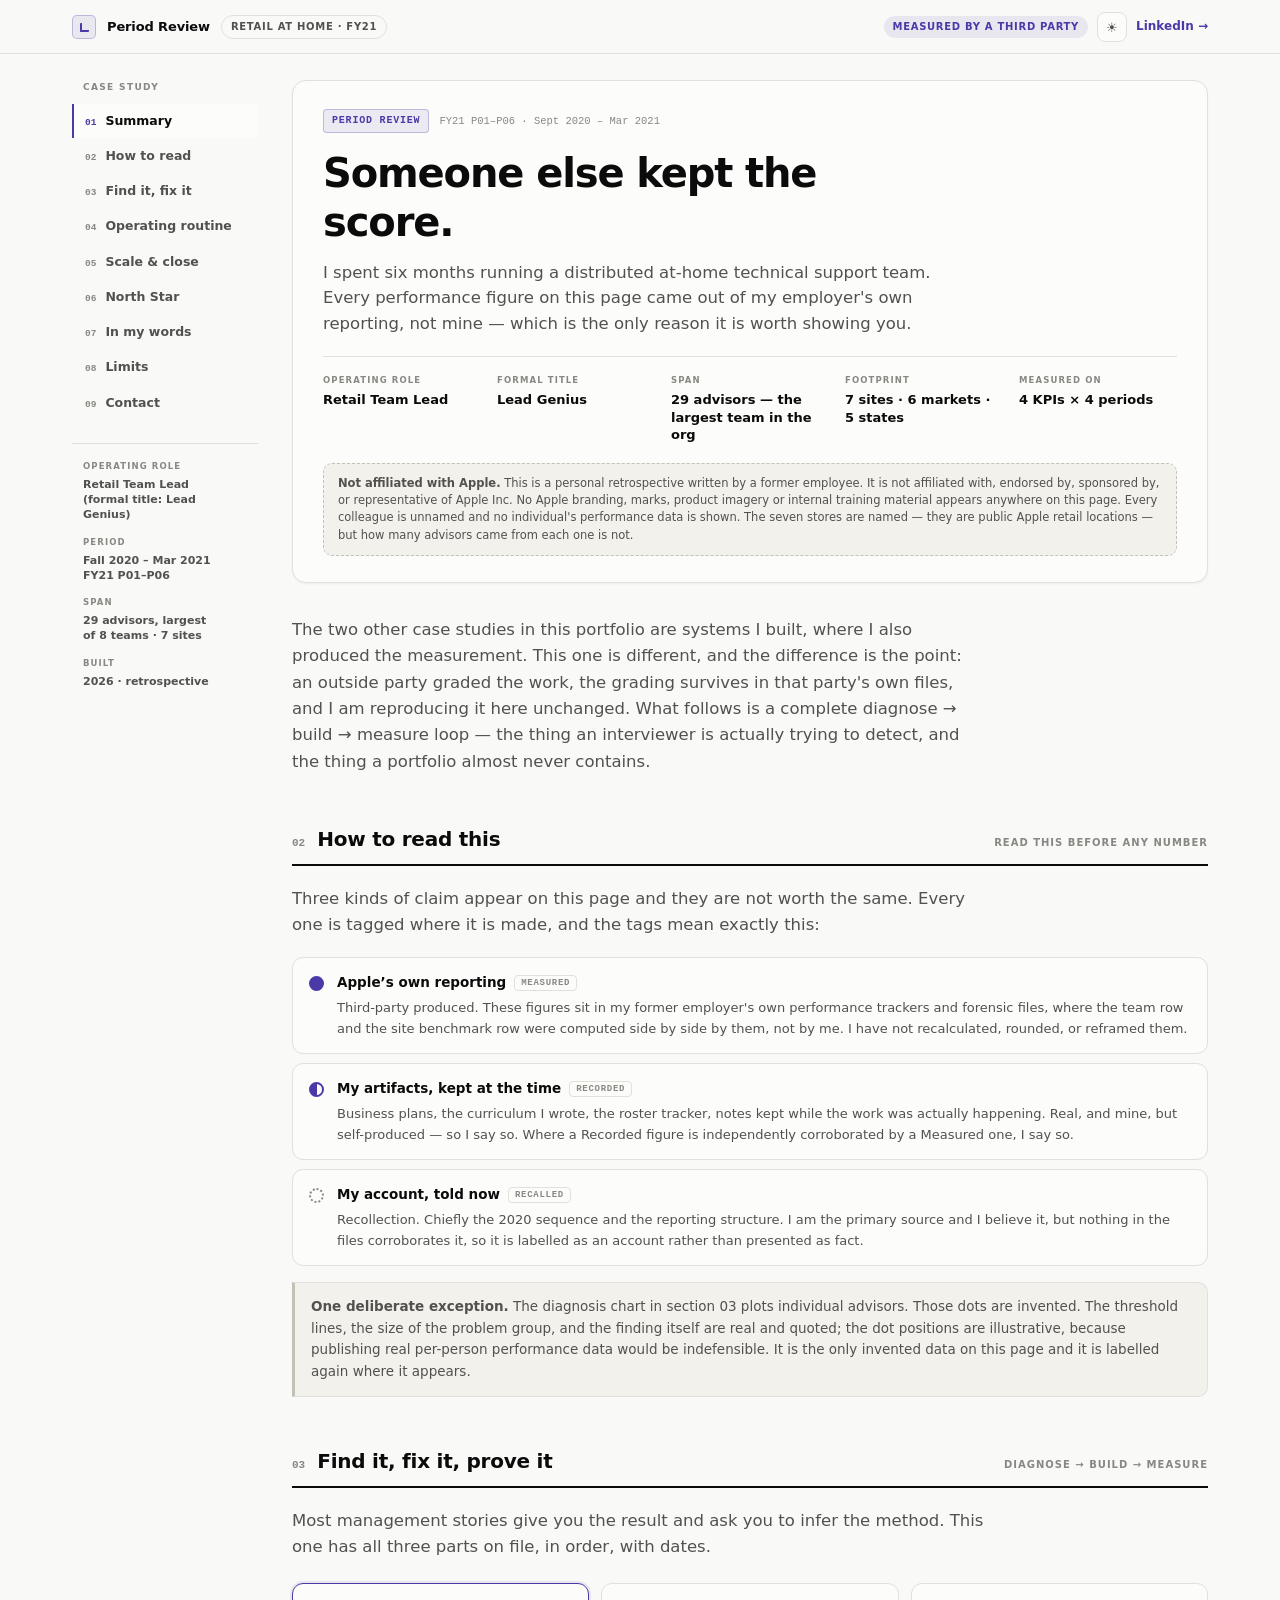
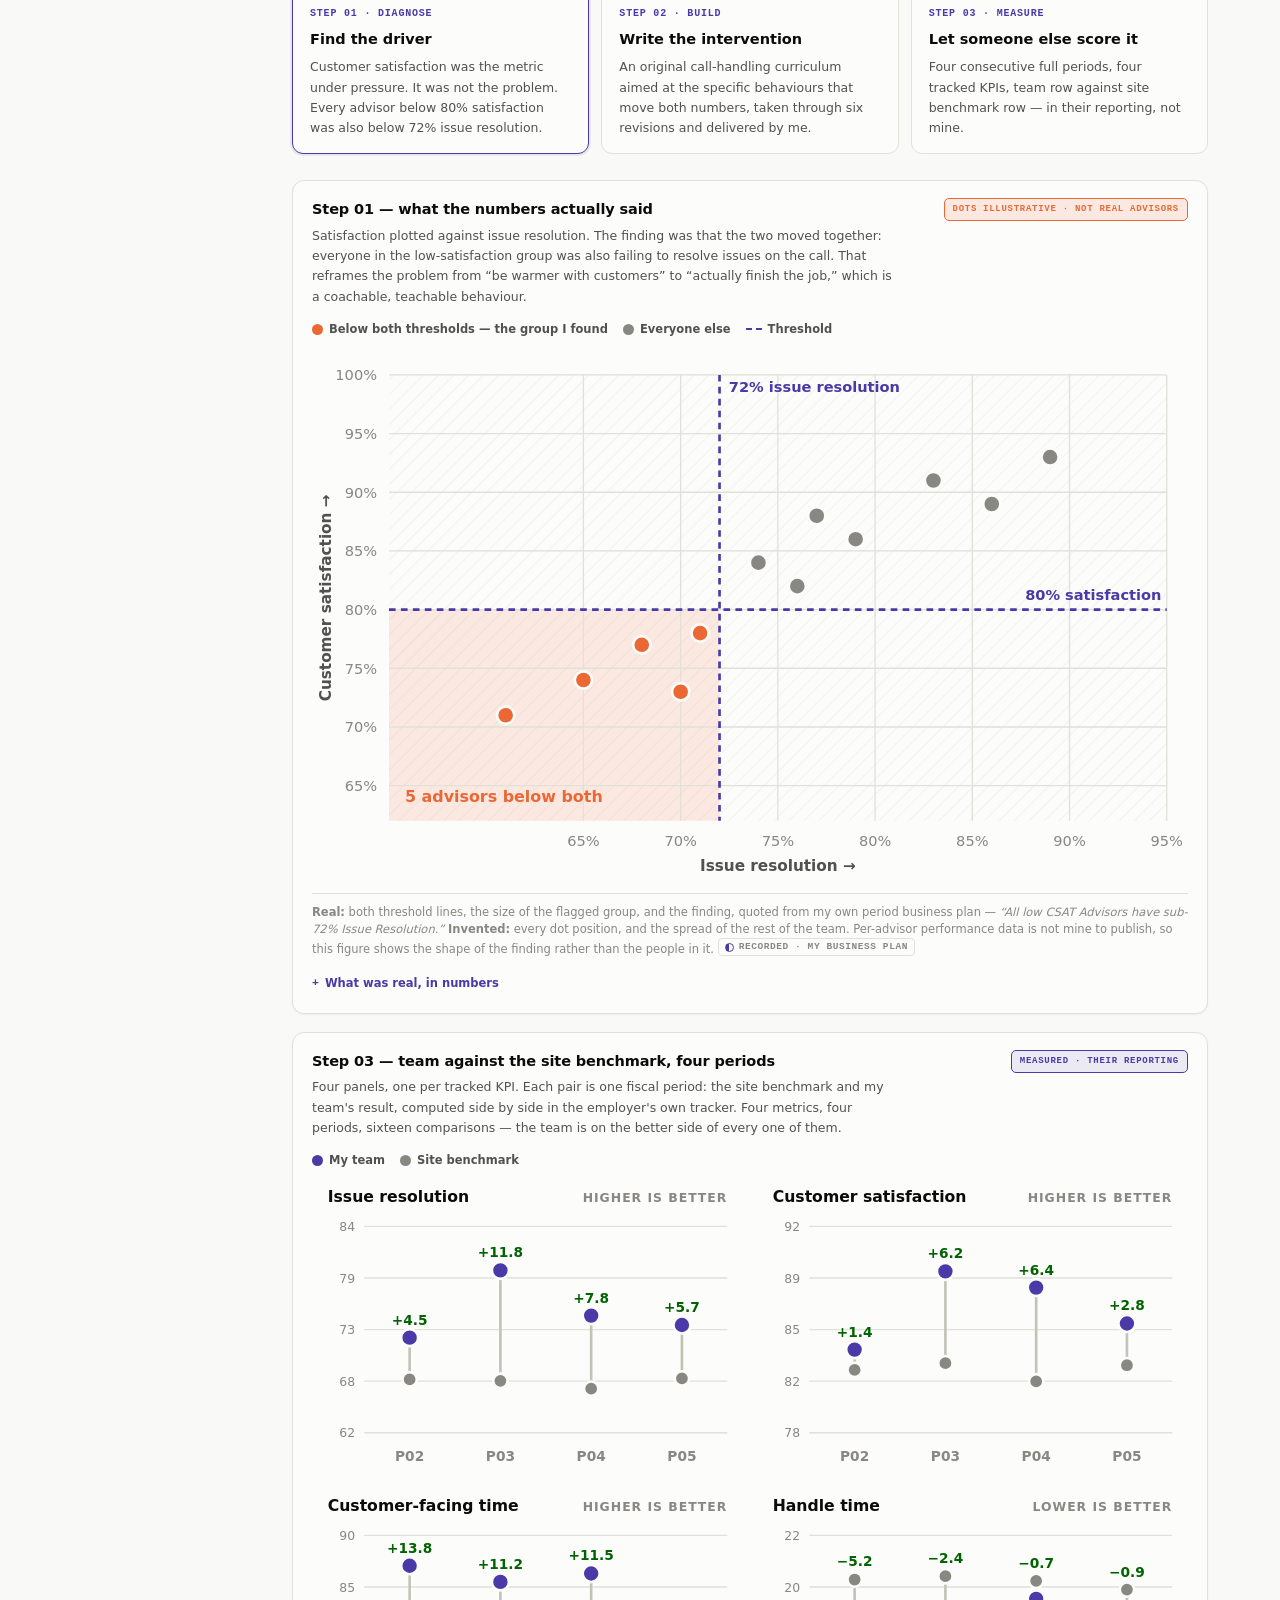
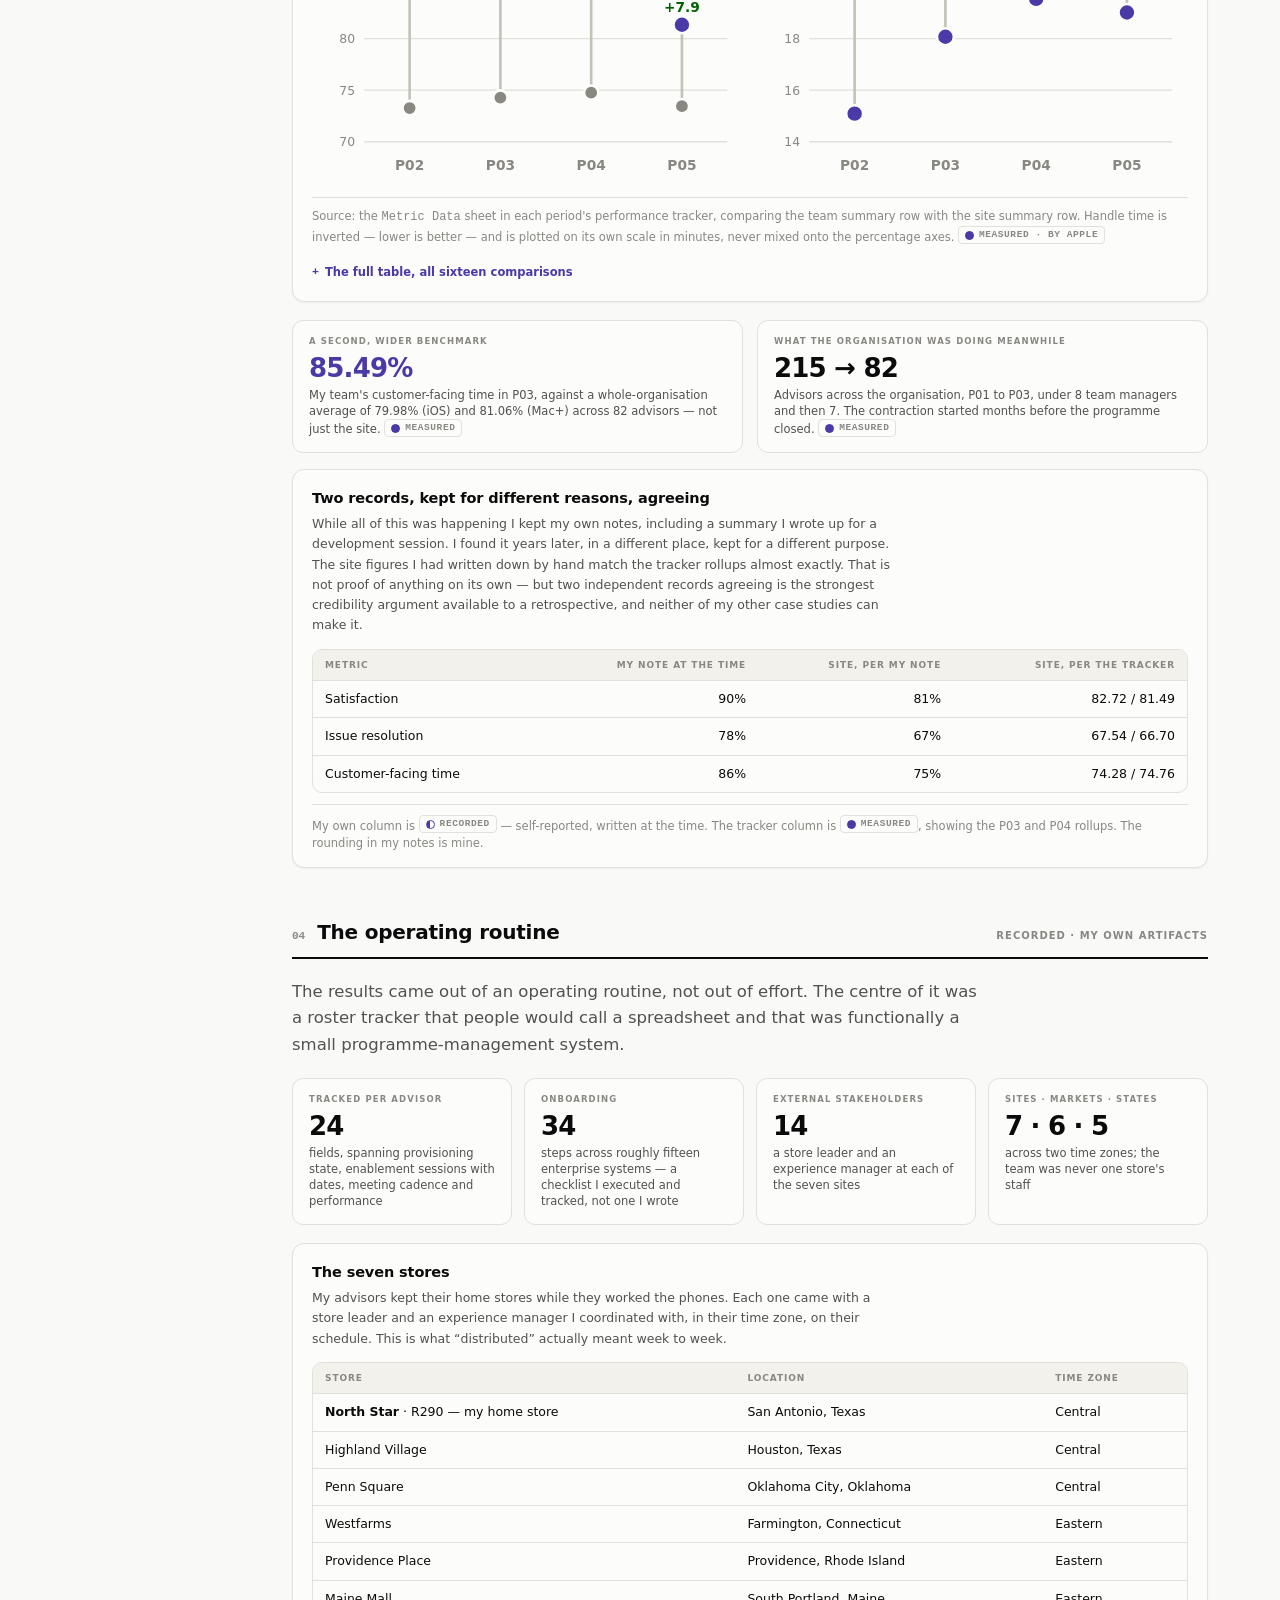
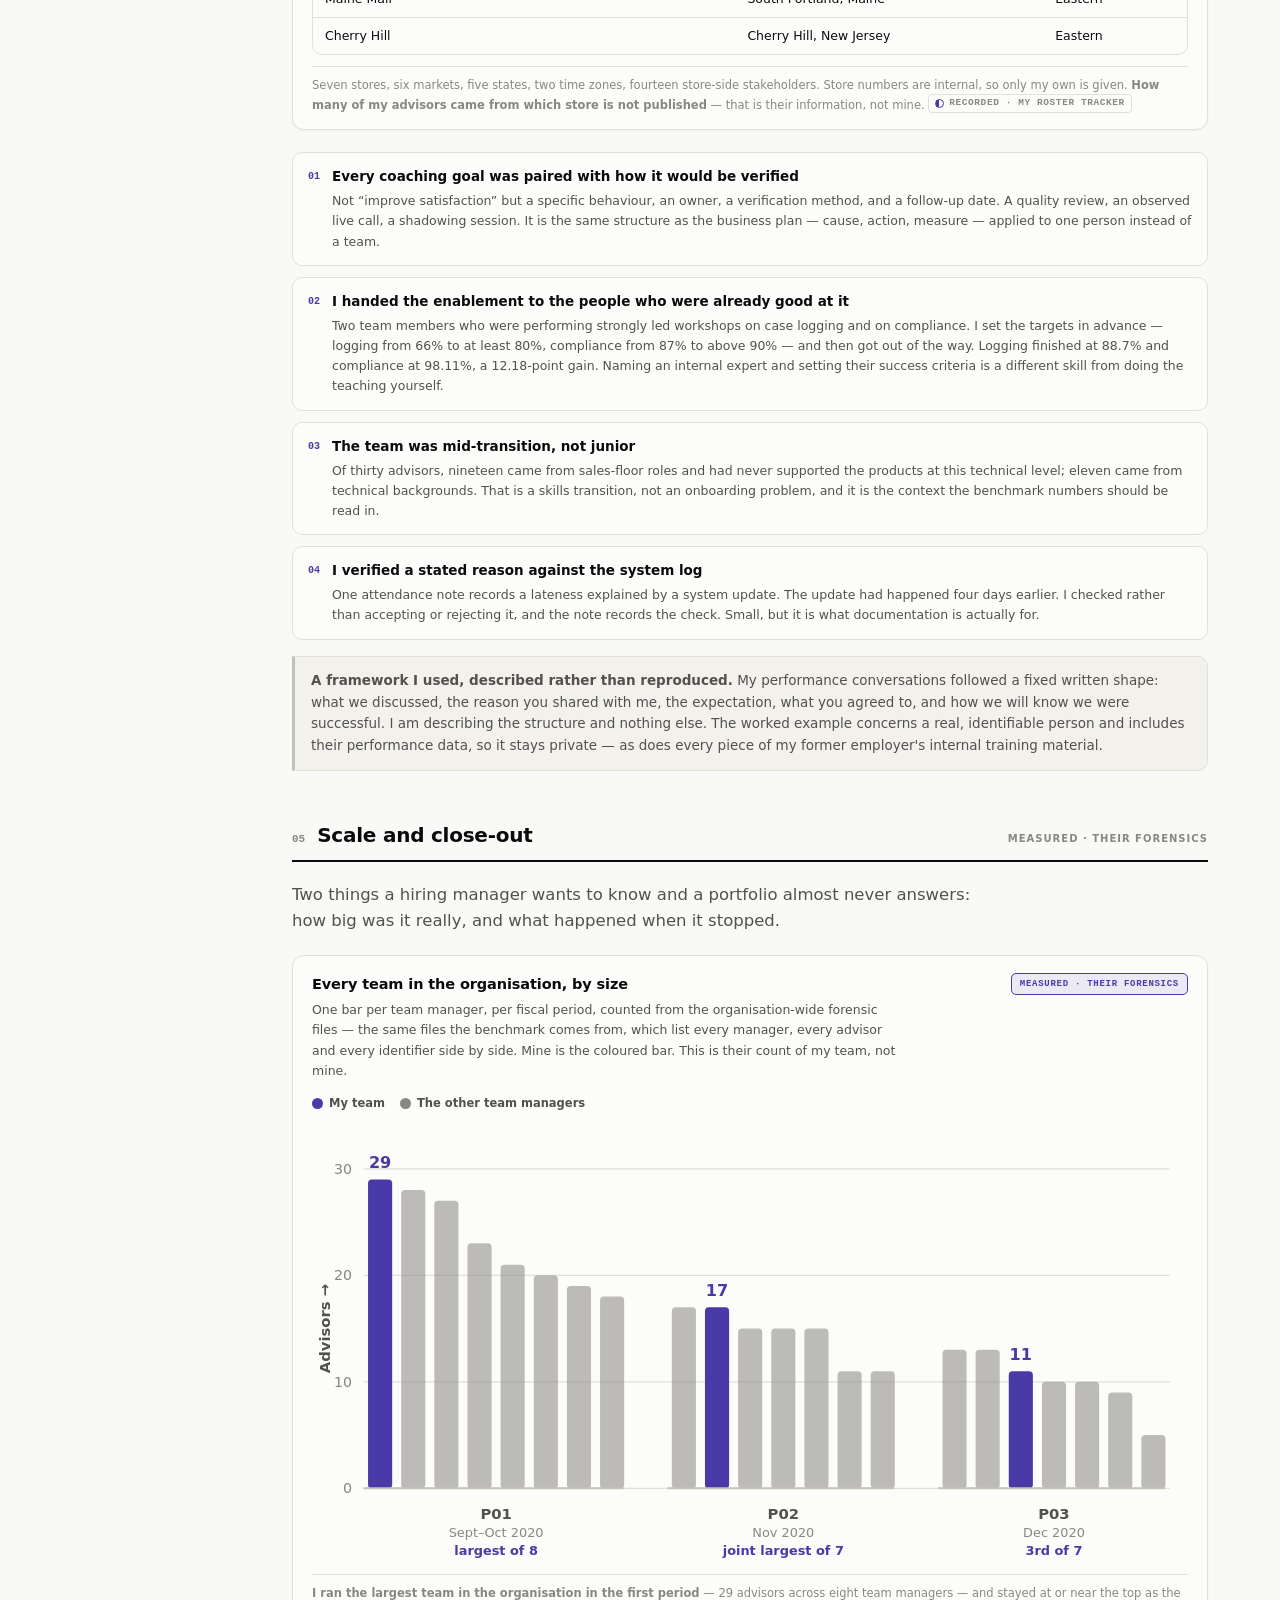
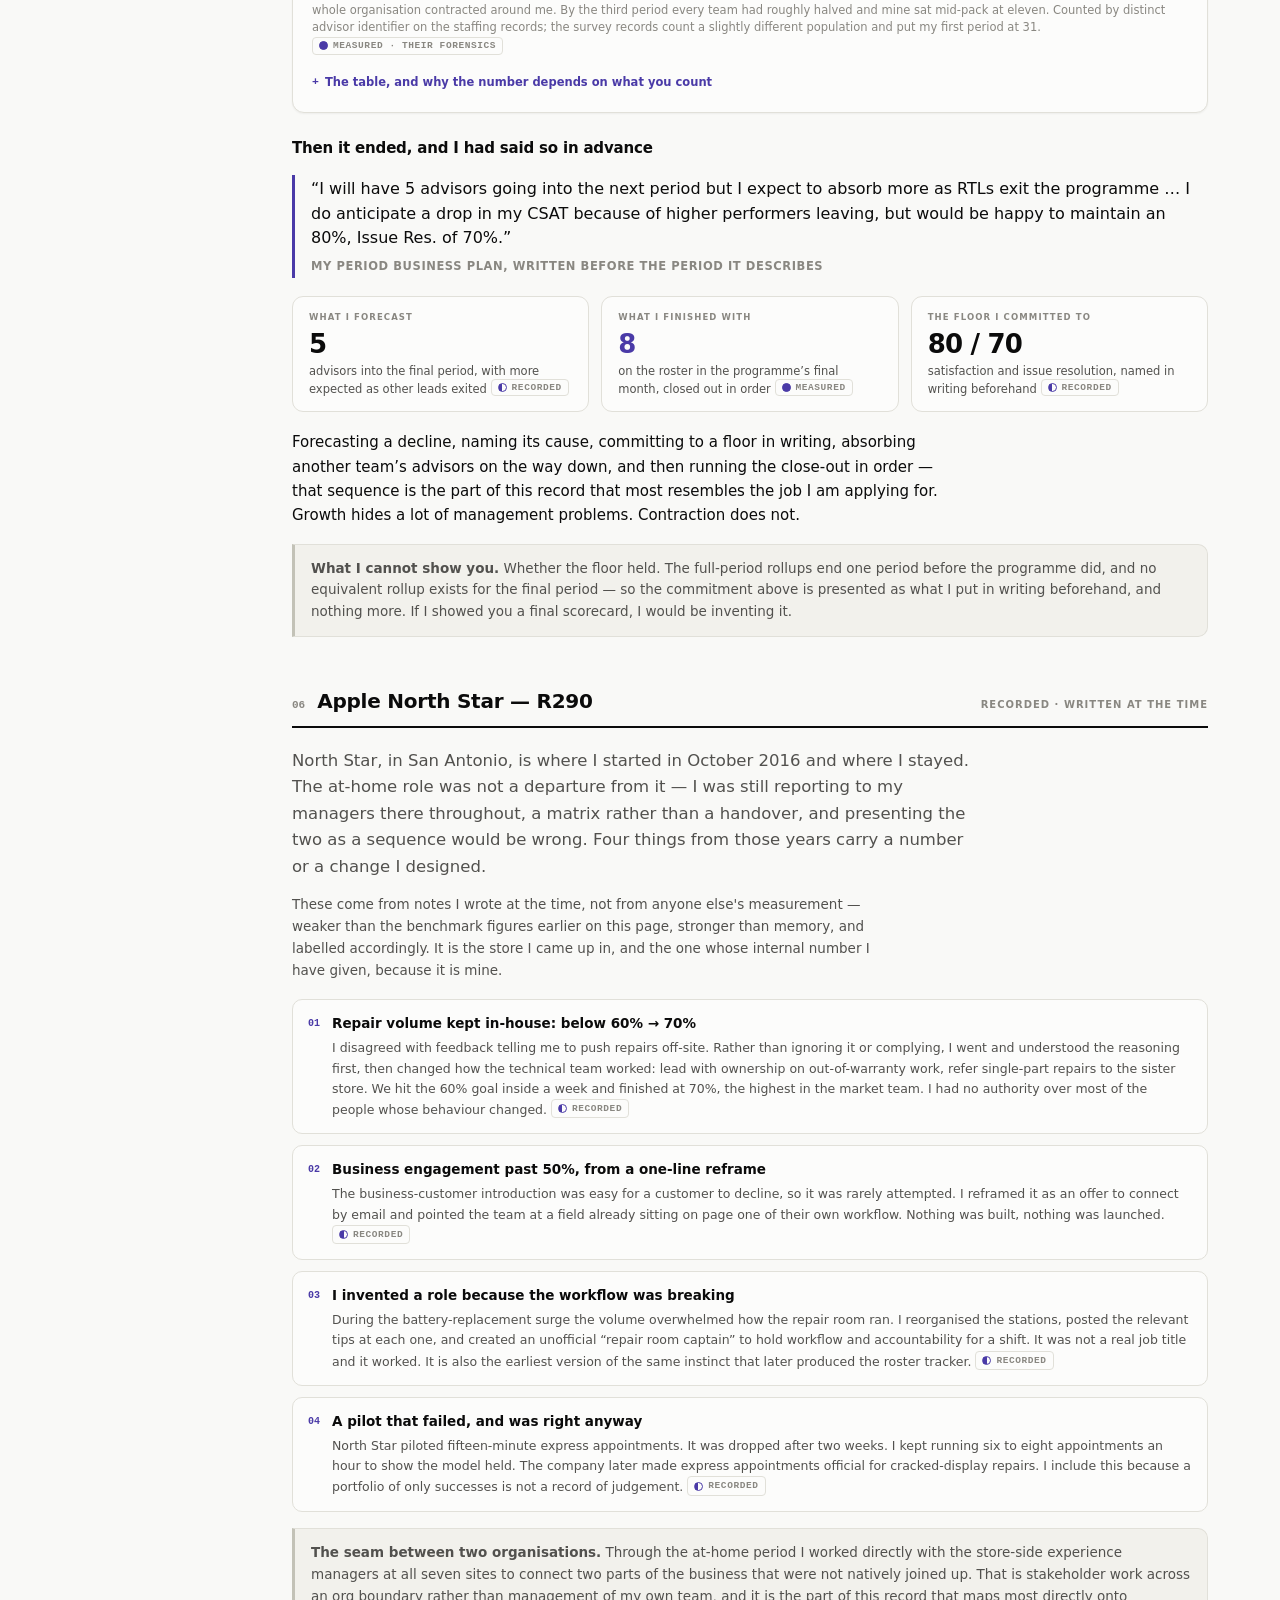
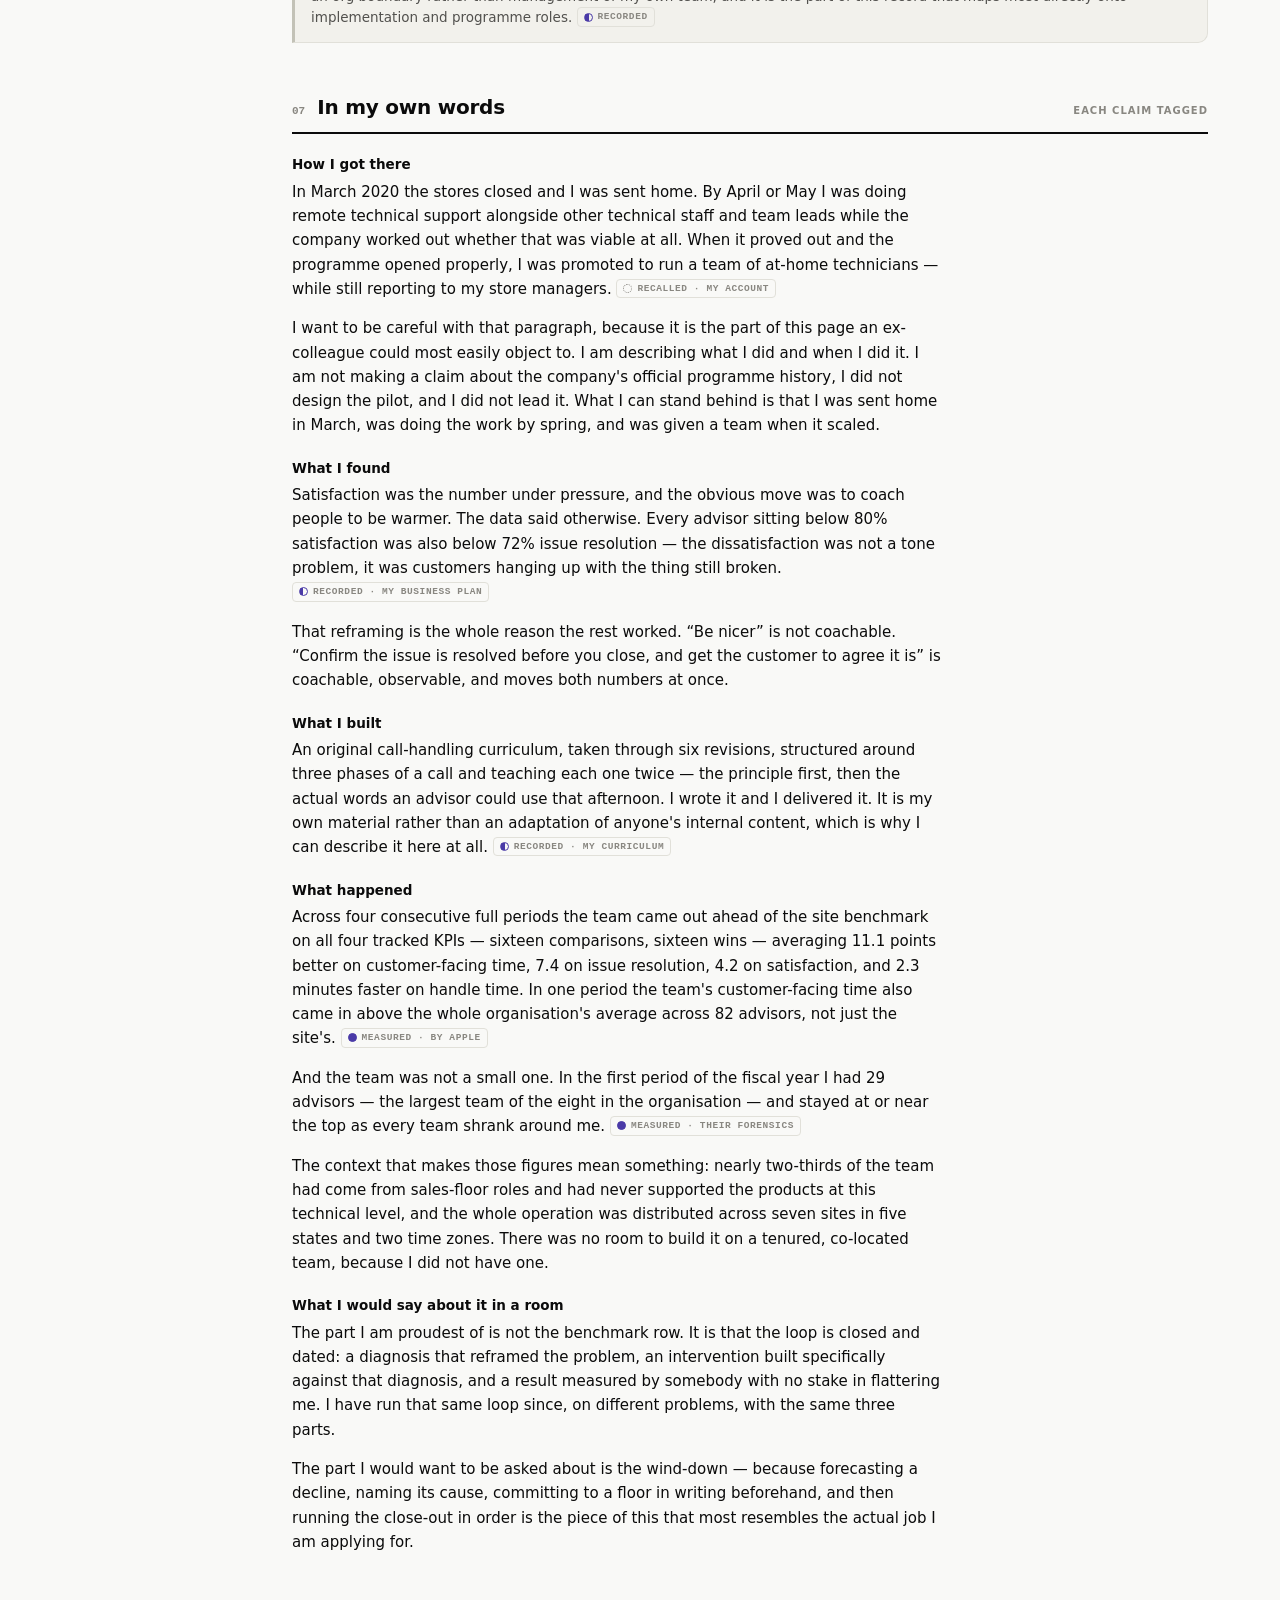
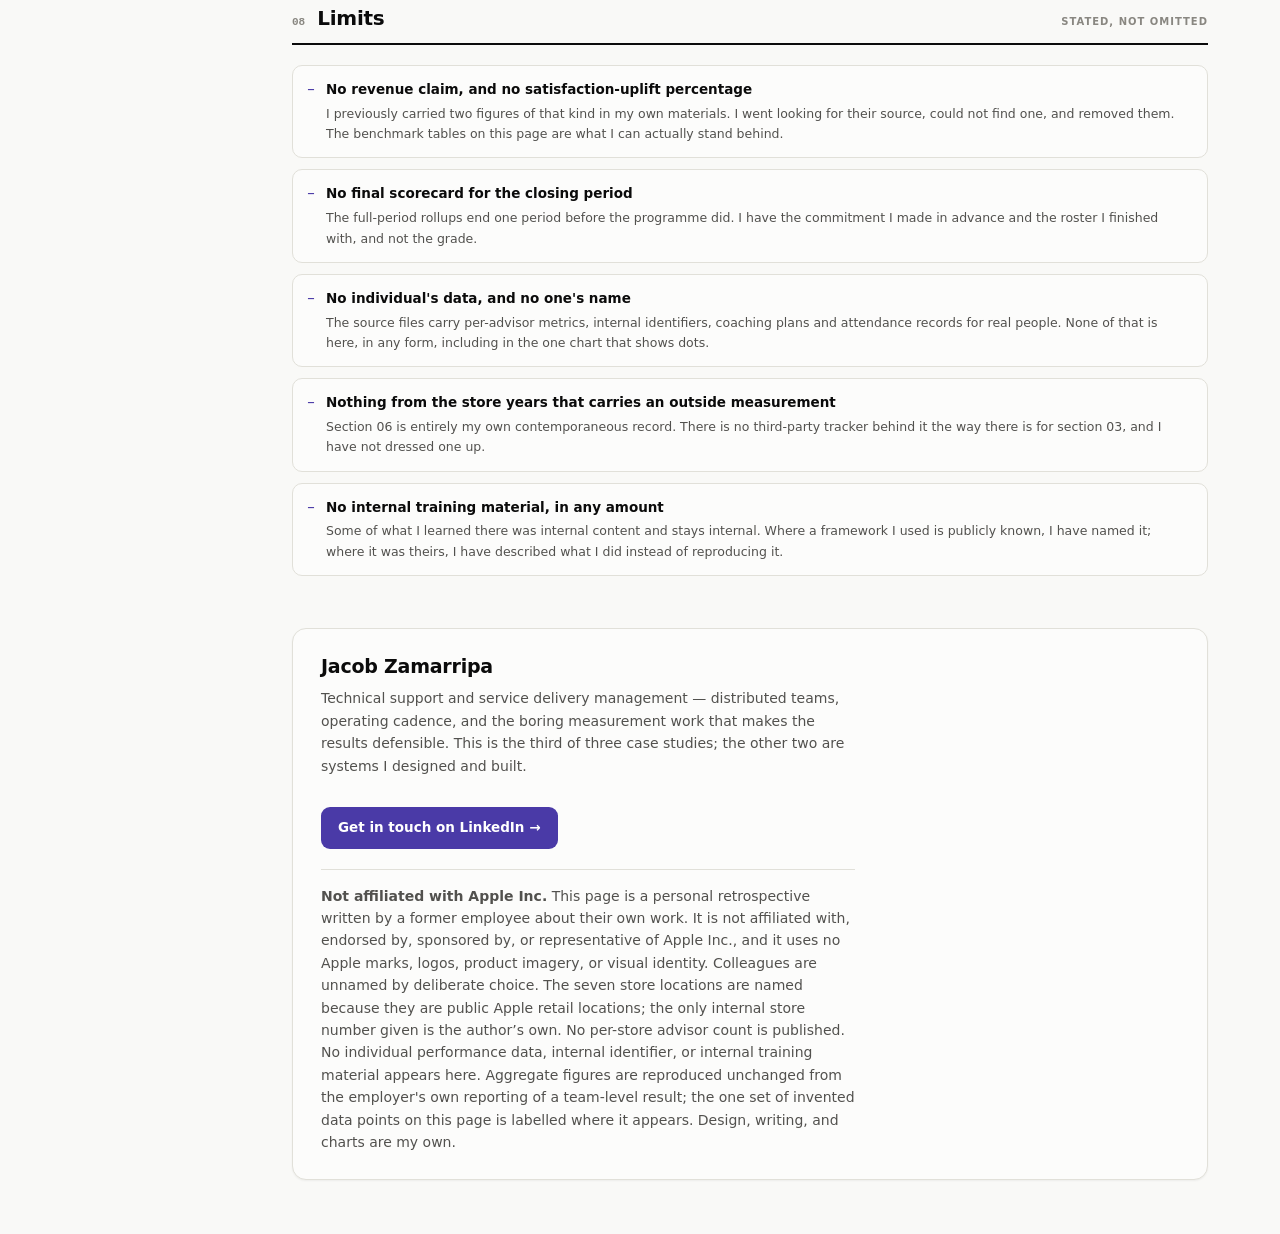
==== apple-rtl/index.html @ 3df83a54 "Add the Apple period review case study The third case study, after OmniSight and Nexus. Unlike those" ====
<!doctype html>
<html lang="en">
<head>
<meta charset="utf-8">
<meta name="viewport" content="width=device-width, initial-scale=1">
<link rel="icon" href="data:image/svg+xml,<svg xmlns=%22http://www.w3.org/2000/svg%22 viewBox=%220 0 100 100%22><text y=%22.9em%22 font-size=%2290%22>&#128203;</text></svg>">
<title>Period Review — Retail at Home | Jacob Zamarripa</title>
<meta name="description" content="A retrospective on leading a distributed at-home technical support team: the diagnosis, the training built against it, and four periods of third-party-measured results. A personal retrospective by a former employee; not affiliated with or endorsed by Apple Inc.">
<meta name="robots" content="index,follow">
<meta property="og:title" content="Period Review — Retail at Home">
<meta property="og:description" content="Diagnose, build, measure — with the measurement produced by someone else.">
<meta property="og:type" content="article">
<meta property="og:image" content="og-period-review.png">
<style>
/* ============================================================
   PERIOD REVIEW — its own identity: the operating document.
   Warm paper plane, hairline rules, ink-forward, tabular figures.
   Deliberately NOT the cool-slate + blue of the two sibling pages,
   and deliberately not anyone else's brand.
   Chart palette validated with the dataviz validator, --pairs all,
   both modes. See .private/apple-rtl/CHART_DATA.md §5.
   ============================================================ */

:root{
  --topbar-h:54px;
  --plane:#f9f9f7;
  --surface:#fcfcfb;
  --sunken:#f2f1ec;
  --ink:#0b0b0b;
  --ink-2:#52514e;
  --muted:#898781;
  --rule:#e1e0d9;
  --axis:#c3c2b7;
  --accent:#4a3aa7;
  --accent-wash:rgba(74,58,167,.09);
  --accent-line:rgba(74,58,167,.28);
  --flag:#eb6834;
  --flag-wash:rgba(235,104,52,.13);
  --ctx:#898781;
  --good:#006300;
  --ring:rgba(11,11,11,.10);
  --shadow:0 1px 2px rgba(11,11,11,.05);
  color-scheme:light;
}
@media (prefers-color-scheme: dark){
  :root:not([data-theme="light"]){
    --plane:#0d0d0d;
    --surface:#1a1a19;
    --sunken:#141413;
    --ink:#ffffff;
    --ink-2:#c3c2b7;
    --muted:#898781;
    --rule:#2c2c2a;
    --axis:#383835;
    --accent:#9085e9;
    --accent-wash:rgba(144,133,233,.13);
    --accent-line:rgba(144,133,233,.34);
    --flag:#d95926;
    --flag-wash:rgba(217,89,38,.18);
    --ctx:#898781;
    --good:#0ca30c;
    --ring:rgba(255,255,255,.10);
    --shadow:none;
    color-scheme:dark;
  }
}
:root[data-theme="dark"]{
  --plane:#0d0d0d;
  --surface:#1a1a19;
  --sunken:#141413;
  --ink:#ffffff;
  --ink-2:#c3c2b7;
  --muted:#898781;
  --rule:#2c2c2a;
  --axis:#383835;
  --accent:#9085e9;
  --accent-wash:rgba(144,133,233,.13);
  --accent-line:rgba(144,133,233,.34);
  --flag:#d95926;
  --flag-wash:rgba(217,89,38,.18);
  --ctx:#898781;
  --good:#0ca30c;
  --ring:rgba(255,255,255,.10);
  --shadow:none;
  color-scheme:dark;
}

*{box-sizing:border-box}
html{-webkit-text-size-adjust:100%}
body{
  margin:0;background:var(--plane);color:var(--ink);
  font-family:system-ui,-apple-system,"Segoe UI",sans-serif;
  font-size:15px;line-height:1.62;
  font-variant-numeric:tabular-nums;
  transition:background-color .2s,color .2s;
}
a{color:inherit}
h1,h2,h3,h4{margin:0;line-height:1.22;letter-spacing:-.012em}
p{margin:0 0 1em}
p:last-child{margin-bottom:0}

.wrap{max-width:1180px;margin:0 auto;padding:0 22px}

/* ---------- topbar (shared chrome pattern) ---------- */
.topbar{position:sticky;top:0;z-index:100;height:var(--topbar-h);
  background:color-mix(in srgb,var(--plane) 88%,transparent);
  backdrop-filter:saturate(1.6) blur(12px);border-bottom:1px solid var(--rule)}
.topbar-inner{height:var(--topbar-h);display:flex;align-items:center;justify-content:space-between;gap:14px}
.topbar-left{display:flex;align-items:center;gap:11px;min-width:0}
.topbar-right{display:flex;align-items:center;gap:9px}
.mark{width:24px;height:24px;border-radius:5px;border:1px solid var(--accent-line);
  background:var(--accent-wash);display:grid;place-items:center;flex:none}
.mark i{display:block;width:9px;height:9px;border-radius:1px;
  border-left:2px solid var(--accent);border-bottom:2px solid var(--accent)}
.tb-name{font-size:13px;font-weight:800;letter-spacing:-.01em;white-space:nowrap}
.tb-pill{font-size:10px;font-weight:800;letter-spacing:.07em;text-transform:uppercase;
  color:var(--ink-2);border:1px solid var(--rule);border-radius:999px;padding:3px 9px;white-space:nowrap}
.tb-chip{font-size:10px;font-weight:800;letter-spacing:.07em;text-transform:uppercase;
  color:var(--accent);background:var(--accent-wash);border-radius:999px;padding:3px 9px;white-space:nowrap}
.theme-btn{width:30px;height:30px;border-radius:8px;border:1px solid var(--rule);
  background:var(--surface);color:var(--ink-2);font-size:13px;cursor:pointer;line-height:1;
  transition:transform .18s,border-color .18s}
.theme-btn:hover{transform:translateY(-1px);border-color:var(--axis)}
.tb-link{font-size:12px;font-weight:800;text-decoration:none;color:var(--accent);white-space:nowrap}
.tb-link:hover{text-decoration:underline}

/* ---------- shell grid + rail ---------- */
.shellgrid{display:grid;grid-template-columns:186px minmax(0,1fr);gap:34px;padding-top:26px;padding-bottom:60px}
.railnav{position:sticky;top:calc(var(--topbar-h) + 20px);display:flex;flex-direction:column;gap:1px;align-self:start}
.rail-label{padding:0 11px 8px;font-size:9px;font-weight:900;letter-spacing:.15em;
  text-transform:uppercase;color:var(--muted)}
.railnav a{display:flex;align-items:baseline;gap:9px;padding:7px 11px;border-left:2px solid transparent;
  color:var(--ink-2);text-decoration:none;font-size:12.5px;font-weight:700;transition:color .18s,background .18s}
.railnav a:hover{color:var(--ink);background:var(--surface)}
.railnav a.is-current{color:var(--ink);border-left-color:var(--accent);background:var(--surface)}
.railnav a .n{font-family:ui-monospace,SFMono-Regular,Menlo,monospace;font-size:9.5px;font-weight:600;color:var(--muted)}
.railnav a.is-current .n{color:var(--accent)}
.railnav a:focus-visible{outline:2px solid var(--accent);outline-offset:-2px}
.rail-meta{margin-top:22px;padding:0 11px;display:grid;gap:13px;border-top:1px solid var(--rule);padding-top:16px}
.rail-meta small{display:block;font-size:8.5px;font-weight:900;letter-spacing:.13em;
  text-transform:uppercase;color:var(--muted)}
.rail-meta b{display:block;font-size:11px;font-weight:700;color:var(--ink-2);line-height:1.4;margin-top:3px}
.content{min-width:0}

/* ---------- document sections ---------- */
.sec{margin-bottom:52px;scroll-margin-top:calc(var(--topbar-h) + 18px)}
.sec-head{display:flex;align-items:baseline;gap:12px;padding-bottom:11px;margin-bottom:20px;border-bottom:2px solid var(--ink)}
.sec-num{font-family:ui-monospace,SFMono-Regular,Menlo,monospace;font-size:11px;font-weight:600;color:var(--muted)}
.sec-title{font-size:20px;font-weight:800}
.sec-kicker{margin-left:auto;font-size:10px;font-weight:800;letter-spacing:.1em;
  text-transform:uppercase;color:var(--muted);white-space:nowrap}
.lede{font-size:16.5px;line-height:1.6;color:var(--ink-2);max-width:66ch}
.body-copy{max-width:68ch}
.body-copy h4{font-size:13.5px;font-weight:800;margin:22px 0 7px;letter-spacing:0}

.card{background:var(--surface);border:1px solid var(--rule);border-radius:12px;padding:18px 20px;box-shadow:var(--shadow)}
.note{background:var(--sunken);border:1px solid var(--rule);border-left:3px solid var(--axis);
  border-radius:0 10px 10px 0;padding:13px 16px;font-size:13.5px;color:var(--ink-2)}
.pull{border-left:3px solid var(--accent);padding:2px 0 2px 16px;margin:18px 0;
  font-size:16px;line-height:1.55;color:var(--ink)}
.pull cite{display:block;margin-top:7px;font-style:normal;font-size:11.5px;font-weight:700;
  letter-spacing:.05em;text-transform:uppercase;color:var(--muted)}
.mono{font-family:ui-monospace,SFMono-Regular,Menlo,monospace;font-size:12px}
.nowrap{white-space:nowrap}

/* ---------- hero: the review header block ---------- */
.hero{background:var(--surface);border:1px solid var(--rule);border-radius:14px;
  padding:28px 30px 26px;box-shadow:var(--shadow);margin-bottom:34px}
.hero-bar{display:flex;align-items:center;gap:10px;flex-wrap:wrap;margin-bottom:16px}
.hero-stamp{font-family:ui-monospace,SFMono-Regular,Menlo,monospace;font-size:10px;font-weight:600;
  letter-spacing:.08em;text-transform:uppercase;color:var(--accent);
  border:1px solid var(--accent-line);background:var(--accent-wash);border-radius:4px;padding:3px 8px}
.hero-dates{font-family:ui-monospace,SFMono-Regular,Menlo,monospace;font-size:10.5px;color:var(--muted)}
.hero h1{font-size:clamp(27px,4.1vw,40px);font-weight:800;letter-spacing:-.028em;max-width:19ch}
.hero-sub{margin-top:13px;font-size:16.5px;line-height:1.55;color:var(--ink-2);max-width:60ch}
.hero-role{margin-top:20px;padding-top:17px;border-top:1px solid var(--rule);
  display:grid;grid-template-columns:repeat(auto-fit,minmax(148px,1fr));gap:16px}
.hero-role div small{display:block;font-size:8.5px;font-weight:900;letter-spacing:.13em;
  text-transform:uppercase;color:var(--muted);margin-bottom:3px}
.hero-role div b{font-size:13px;font-weight:800;line-height:1.35;display:block}
.disclaim{margin-top:19px;padding:11px 14px;border:1px dashed var(--axis);border-radius:9px;
  font-size:11.5px;line-height:1.5;color:var(--ink-2);background:var(--sunken)}

/* ---------- three-tier truth boundary ---------- */
.tiers{display:grid;gap:9px}
.tier{display:grid;grid-template-columns:auto minmax(0,1fr);gap:13px;align-items:start;
  padding:14px 16px;border:1px solid var(--rule);border-radius:11px;background:var(--surface)}
.tier-mark{width:15px;height:15px;border-radius:50%;margin-top:4px;flex:none;border:2px solid var(--accent)}
.tier-1 .tier-mark{background:var(--accent)}
.tier-2 .tier-mark{background:linear-gradient(90deg,var(--accent) 0 50%,transparent 50% 100%)}
.tier-3 .tier-mark{background:transparent;border-color:var(--muted);border-style:dotted}
.tier b{display:block;font-size:13.5px;font-weight:800;margin-bottom:3px}
.tier p{font-size:13px;color:var(--ink-2);margin:0}
.tier-tag{font-family:ui-monospace,SFMono-Regular,Menlo,monospace;font-size:9px;font-weight:600;
  letter-spacing:.08em;text-transform:uppercase;padding:2px 6px;border-radius:4px;margin-left:8px;
  vertical-align:2px;border:1px solid var(--rule);color:var(--muted)}

/* ---------- evidence tag used inline in copy ---------- */
.ev{display:inline-flex;align-items:center;gap:5px;font-family:ui-monospace,SFMono-Regular,Menlo,monospace;
  font-size:9.5px;font-weight:600;letter-spacing:.06em;text-transform:uppercase;
  padding:1px 6px;border-radius:4px;border:1px solid var(--rule);color:var(--muted);
  white-space:nowrap;vertical-align:1px}
.ev::before{content:"";width:7px;height:7px;border-radius:50%;border:1.5px solid var(--accent)}
.ev-1::before{background:var(--accent)}
.ev-2::before{background:linear-gradient(90deg,var(--accent) 0 50%,transparent 50% 100%)}
.ev-3::before{background:transparent;border-color:var(--muted);border-style:dotted}

/* ---------- the loop: three steps ---------- */
.loop{display:grid;grid-template-columns:repeat(3,minmax(0,1fr));gap:12px;margin-bottom:26px}
.step{background:var(--surface);border:1px solid var(--rule);border-radius:11px;padding:15px 17px;position:relative}
.step-n{font-family:ui-monospace,SFMono-Regular,Menlo,monospace;font-size:10px;font-weight:600;
  color:var(--accent);letter-spacing:.08em;text-transform:uppercase}
.step b{display:block;font-size:14.5px;font-weight:800;margin:5px 0 6px}
.step p{font-size:12.5px;color:var(--ink-2);margin:0}
.step.is-on{border-color:var(--accent);box-shadow:0 0 0 2px var(--accent-wash)}

/* ---------- figures / charts ---------- */
.fig{background:var(--surface);border:1px solid var(--rule);border-radius:12px;
  padding:17px 19px 15px;box-shadow:var(--shadow);margin-bottom:18px}
.fig-head{display:flex;align-items:flex-start;gap:12px;flex-wrap:wrap;margin-bottom:3px}
.fig-title{font-size:14.5px;font-weight:800;letter-spacing:-.008em}
.fig-sub{font-size:12.5px;color:var(--ink-2);margin:4px 0 13px;max-width:74ch}
.fig-chip{margin-left:auto;font-family:ui-monospace,SFMono-Regular,Menlo,monospace;font-size:9px;
  font-weight:600;letter-spacing:.08em;text-transform:uppercase;padding:3px 8px;border-radius:5px;
  border:1px solid var(--flag);color:var(--flag);background:var(--flag-wash);white-space:nowrap}
.fig-plot{width:100%;overflow-x:auto}
.fig-plot svg{display:block;max-width:100%;height:auto}
.fig-foot{margin-top:11px;padding-top:10px;border-top:1px solid var(--rule);
  font-size:11.5px;line-height:1.5;color:var(--muted)}
.legend{display:flex;flex-wrap:wrap;gap:15px;margin:2px 0 12px;font-size:11.5px;font-weight:700;color:var(--ink-2)}
.legend span{display:inline-flex;align-items:center;gap:6px}
.legend i{display:block;width:11px;height:11px;border-radius:50%;flex:none}
.grid2{display:grid;grid-template-columns:repeat(2,minmax(0,1fr));gap:14px}

/* ---------- KPI / stat tiles ---------- */
.tiles{display:grid;grid-template-columns:repeat(auto-fit,minmax(168px,1fr));gap:12px;margin-bottom:18px}
.tile{background:var(--surface);border:1px solid var(--rule);border-radius:11px;padding:14px 16px}
.tile small{display:block;font-size:8.5px;font-weight:900;letter-spacing:.13em;
  text-transform:uppercase;color:var(--muted);margin-bottom:6px}
.tile b{display:block;font-size:26px;font-weight:800;letter-spacing:-.03em;line-height:1.05}
.tile em{display:block;font-style:normal;font-size:11.5px;color:var(--ink-2);margin-top:5px;line-height:1.4}
.tile-accent b{color:var(--accent)}

/* ---------- tables ---------- */
.tbl-wrap{overflow-x:auto;border:1px solid var(--rule);border-radius:10px;background:var(--surface)}
table{border-collapse:collapse;width:100%;font-size:12.5px;min-width:420px}
th,td{padding:8px 12px;text-align:left;border-bottom:1px solid var(--rule);white-space:nowrap}
th{font-size:9px;font-weight:900;letter-spacing:.1em;text-transform:uppercase;color:var(--muted);
  background:var(--sunken)}
td.num,th.num{text-align:right;font-variant-numeric:tabular-nums}
tr:last-child td{border-bottom:0}
.tbl-note{font-size:11.5px;color:var(--muted);margin-top:8px}
details{margin-top:11px}
summary{font-size:11.5px;font-weight:800;color:var(--accent);cursor:pointer;
  padding:5px 0;list-style:none;display:inline-flex;align-items:center;gap:6px}
summary::-webkit-details-marker{display:none}
summary::before{content:"+";font-family:ui-monospace,SFMono-Regular,Menlo,monospace;font-weight:600}
details[open] summary::before{content:"\2212"}
summary:focus-visible{outline:2px solid var(--accent);outline-offset:3px}

/* ---------- chart tooltip ---------- */
.tip{position:fixed;z-index:400;pointer-events:none;opacity:0;transform:translateY(3px);
  transition:opacity .12s,transform .12s;background:var(--ink);color:var(--plane);
  border-radius:8px;padding:8px 11px;font-size:11.5px;line-height:1.45;font-weight:700;
  max-width:240px;box-shadow:0 6px 20px rgba(0,0,0,.22)}
.tip.on{opacity:1;transform:translateY(0)}
.tip u{display:block;text-decoration:none;font-weight:800;font-size:10px;letter-spacing:.08em;
  text-transform:uppercase;opacity:.72;margin-bottom:3px}

/* ---------- list of findings ---------- */
.findings{list-style:none;margin:0;padding:0;display:grid;gap:11px}
.findings li{display:grid;grid-template-columns:auto minmax(0,1fr);gap:12px;
  padding:13px 15px;border:1px solid var(--rule);border-radius:10px;background:var(--surface)}
.findings b{display:block;font-size:13.5px;font-weight:800;margin-bottom:3px}
.findings p{font-size:12.5px;color:var(--ink-2);margin:0}
.findings .k{font-family:ui-monospace,SFMono-Regular,Menlo,monospace;font-size:10px;font-weight:600;
  color:var(--accent);padding-top:3px}

/* ---------- footer ---------- */
.foot{background:var(--surface);border:1px solid var(--rule);border-radius:14px;
  padding:26px 28px;box-shadow:var(--shadow);scroll-margin-top:calc(var(--topbar-h) + 18px)}
.foot h3{font-size:19px;font-weight:800;margin-bottom:9px}
.foot p{font-size:14px;color:var(--ink-2);max-width:60ch}
.cta{display:inline-flex;align-items:center;gap:8px;margin-top:15px;padding:10px 17px;
  background:var(--accent);color:#fff;border-radius:9px;text-decoration:none;font-size:13.5px;font-weight:800;
  transition:transform .18s,opacity .18s}
.cta:hover{transform:translateY(-1px);opacity:.93}
.foot-legal{margin-top:20px;padding-top:15px;border-top:1px solid var(--rule);
  font-size:11px;line-height:1.6;color:var(--muted);max-width:78ch}

/* ---------- responsive ---------- */
@media(max-width:1000px){
  .shellgrid{grid-template-columns:minmax(0,1fr);gap:12px;padding-top:12px}
  .railnav{position:sticky;top:var(--topbar-h);z-index:50;flex-direction:row;overflow-x:auto;
    gap:3px;min-width:0;padding:9px 0;background:var(--plane);border-bottom:1px solid var(--rule)}
  .railnav a{border-left:0;border-bottom:2px solid transparent;white-space:nowrap;padding:6px 10px}
  .railnav a.is-current{border-left:0;border-bottom-color:var(--accent)}
  .rail-label,.rail-meta{display:none}
  .loop{grid-template-columns:minmax(0,1fr)}
  .grid2{grid-template-columns:minmax(0,1fr)}
}
@media(max-width:620px){
  body{font-size:14.5px}
  .wrap{padding:0 15px}
  .hero{padding:21px 18px}
  .fig{padding:14px 14px 12px}
  .sec{margin-bottom:40px}
  .tb-pill,.tb-chip{display:none}
}
@media (prefers-reduced-motion: reduce){
  *{transition:none!important;animation:none!important}
  .cta:hover,.theme-btn:hover{transform:none}
}
</style>
</head>
<body>

<div class="topbar"><div class="wrap topbar-inner">
  <div class="topbar-left">
    <span class="mark"><i></i></span>
    <span class="tb-name">Period Review</span>
    <span class="tb-pill">Retail at Home &middot; FY21</span>
  </div>
  <div class="topbar-right">
    <span class="tb-chip">Measured by a third party</span>
    <button class="theme-btn" id="themeBtn" type="button" aria-label="Switch colour theme"></button>
    <a class="tb-link" href="https://www.linkedin.com/in/jacobizamarripa" target="_blank" rel="noopener">LinkedIn &rarr;</a>
  </div>
</div></div>

<div class="wrap shellgrid">
  <aside class="railnav" id="railnav" aria-label="Section navigation">
    <div class="rail-label">Case study</div>
    <a href="#intro"><span class="n">01</span>Summary</a>
    <a href="#evidence"><span class="n">02</span>How to read</a>
    <a href="#loop"><span class="n">03</span>Find it, fix it</a>
    <a href="#system"><span class="n">04</span>Operating routine</a>
    <a href="#winddown"><span class="n">05</span>Scale &amp; close</a>
    <a href="#store"><span class="n">06</span>North Star</a>
    <a href="#case"><span class="n">07</span>In my words</a>
    <a href="#limits"><span class="n">08</span>Limits</a>
    <a href="#contact"><span class="n">09</span>Contact</a>
    <div class="rail-meta">
      <div><small>Operating role</small><b>Retail Team Lead<br>(formal title: Lead Genius)</b></div>
      <div><small>Period</small><b>Fall 2020 &ndash; Mar 2021<br>FY21 P01&ndash;P06</b></div>
      <div><small>Span</small><b>29 advisors, largest<br>of 8 teams &middot; 7 sites</b></div>
      <div><small>Built</small><b>2026 &middot; retrospective</b></div>
    </div>
  </aside>

  <main class="content">

  <!-- ============ 01 HERO ============ -->
  <section class="sec" id="intro">
    <div class="hero">
      <div class="hero-bar">
        <span class="hero-stamp">Period review</span>
        <span class="hero-dates">FY21 P01&ndash;P06 &middot; Sept 2020 &ndash; Mar 2021</span>
      </div>
      <h1>Someone else kept the score.</h1>
      <p class="hero-sub">I spent six months running a distributed at-home technical support team.
      Every performance figure on this page came out of my employer's own reporting, not mine &mdash;
      which is the only reason it is worth showing you.</p>

      <div class="hero-role">
        <div><small>Operating role</small><b>Retail Team Lead</b></div>
        <div><small>Formal title</small><b>Lead Genius</b></div>
        <div><small>Span</small><b>29 advisors &mdash; the largest team in the org</b></div>
        <div><small>Footprint</small><b>7 sites &middot; 6 markets &middot; 5 states</b></div>
        <div><small>Measured on</small><b>4 KPIs &times; 4 periods</b></div>
      </div>

      <p class="disclaim"><b>Not affiliated with Apple.</b> This is a personal retrospective written by a
      former employee. It is not affiliated with, endorsed by, sponsored by, or representative of Apple Inc.
      No Apple branding, marks, product imagery or internal training material appears anywhere on this page.
      Every colleague is unnamed and no individual's performance data is shown. The seven stores are named &mdash; they are public Apple retail locations &mdash; but how many advisors came from each one is not.</p>
    </div>

    <p class="lede">The two other case studies in this portfolio are systems I built, where I also
    produced the measurement. This one is different, and the difference is the point: an outside party
    graded the work, the grading survives in that party's own files, and I am reproducing it here
    unchanged. What follows is a complete diagnose &rarr; build &rarr; measure loop &mdash; the thing an
    interviewer is actually trying to detect, and the thing a portfolio almost never contains.</p>
  </section>

  <!-- ============ 02 TRUTH BOUNDARY ============ -->
  <section class="sec" id="evidence">
    <div class="sec-head">
      <span class="sec-num">02</span><h2 class="sec-title">How to read this</h2>
      <span class="sec-kicker">Read this before any number</span>
    </div>
    <p class="lede" style="margin-bottom:18px">Three kinds of claim appear on this page and they are not
    worth the same. Every one is tagged where it is made, and the tags mean exactly this:</p>

    <div class="tiers">
      <div class="tier tier-1">
        <span class="tier-mark" aria-hidden="true"></span>
        <div><b>Apple&rsquo;s own reporting<span class="tier-tag">Measured</span></b>
        <p>Third-party produced. These figures sit in my former employer's own performance trackers and
        forensic files, where the team row and the site benchmark row were computed side by side by them,
        not by me. I have not recalculated, rounded, or reframed them.</p></div>
      </div>
      <div class="tier tier-2">
        <span class="tier-mark" aria-hidden="true"></span>
        <div><b>My artifacts, kept at the time<span class="tier-tag">Recorded</span></b>
        <p>Business plans, the curriculum I wrote, the roster tracker, notes kept while the work was
        actually happening. Real, and mine, but self-produced &mdash; so I say so.
        Where a Recorded figure is independently corroborated by a Measured one, I say so.</p></div>
      </div>
      <div class="tier tier-3">
        <span class="tier-mark" aria-hidden="true"></span>
        <div><b>My account, told now<span class="tier-tag">Recalled</span></b>
        <p>Recollection. Chiefly the 2020 sequence and the reporting structure. I am the primary source
        and I believe it, but nothing in the files corroborates it, so it is labelled as an account
        rather than presented as fact.</p></div>
      </div>
    </div>

    <div class="note" style="margin-top:16px"><b>One deliberate exception.</b> The diagnosis chart in
    section 03 plots individual advisors. Those dots are invented. The threshold lines, the size of the
    problem group, and the finding itself are real and quoted; the dot positions are illustrative, because
    publishing real per-person performance data would be indefensible. It is the only invented data on
    this page and it is labelled again where it appears.</div>
  </section>

  <!-- ============ 03 THE LOOP ============ -->
  <section class="sec" id="loop">
    <div class="sec-head">
      <span class="sec-num">03</span><h2 class="sec-title">Find it, fix it, prove it</h2>
      <span class="sec-kicker">Diagnose &rarr; build &rarr; measure</span>
    </div>
    <p class="lede" style="margin-bottom:22px">Most management stories give you the result and ask you to
    infer the method. This one has all three parts on file, in order, with dates.</p>

    <div class="loop">
      <div class="step is-on"><span class="step-n">Step 01 &middot; Diagnose</span>
        <b>Find the driver</b>
        <p>Customer satisfaction was the metric under pressure. It was not the problem. Every advisor
        below 80% satisfaction was also below 72% issue resolution.</p></div>
      <div class="step"><span class="step-n">Step 02 &middot; Build</span>
        <b>Write the intervention</b>
        <p>An original call-handling curriculum aimed at the specific behaviours that move both numbers,
        taken through six revisions and delivered by me.</p></div>
      <div class="step"><span class="step-n">Step 03 &middot; Measure</span>
        <b>Let someone else score it</b>
        <p>Four consecutive full periods, four tracked KPIs, team row against site benchmark row &mdash;
        in their reporting, not mine.</p></div>
    </div>

    <!-- ---- CHART 1 : DIAGNOSIS ---- -->
    <div class="fig">
      <div class="fig-head">
        <div>
          <div class="fig-title">Step 01 &mdash; what the numbers actually said</div>
        </div>
        <span class="fig-chip">Dots illustrative &middot; not real advisors</span>
      </div>
      <p class="fig-sub">Satisfaction plotted against issue resolution. The finding was that the two moved
      together: everyone in the low-satisfaction group was also failing to resolve issues on the call.
      That reframes the problem from &ldquo;be warmer with customers&rdquo; to &ldquo;actually finish the
      job,&rdquo; which is a coachable, teachable behaviour.</p>
      <div class="legend">
        <span><i style="background:var(--flag)"></i>Below both thresholds &mdash; the group I found</span>
        <span><i style="background:var(--ctx)"></i>Everyone else</span>
        <span><i style="width:16px;height:0;border-top:2px dashed var(--accent);border-radius:0"></i>Threshold</span>
      </div>
      <div class="fig-plot" id="fig1"></div>
      <p class="fig-foot"><b>Real:</b> both threshold lines, the size of the flagged group, and the finding,
      quoted from my own period business plan &mdash; <em>&ldquo;All low CSAT Advisors have sub-72% Issue
      Resolution.&rdquo;</em> <b>Invented:</b> every dot position, and the spread of the rest of the team.
      Per-advisor performance data is not mine to publish, so this figure shows the shape of the finding
      rather than the people in it. <span class="ev ev-2">Recorded &middot; my business plan</span></p>
      <details><summary>What was real, in numbers</summary>
        <div class="tbl-wrap" style="margin-top:9px"><table>
          <thead><tr><th>Quantity</th><th class="num">Value</th><th>Status</th></tr></thead>
          <tbody>
            <tr><td>Satisfaction threshold</td><td class="num">80%</td><td>Real &mdash; quoted</td></tr>
            <tr><td>Issue-resolution threshold</td><td class="num">72%</td><td>Real &mdash; quoted</td></tr>
            <tr><td>Advisors below both</td><td class="num">5</td><td>Real &mdash; quoted</td></tr>
            <tr><td>Individual dot positions</td><td class="num">&mdash;</td><td>Invented for this figure</td></tr>
            <tr><td>Total dots plotted</td><td class="num">12</td><td>Illustrative &mdash; drawn from the actively-handling count</td></tr>
          </tbody>
        </table></div>
      </details>
    </div>

    <!-- ---- CHART 2 : BENCHMARK ---- -->
    <div class="fig">
      <div class="fig-head">
        <div><div class="fig-title">Step 03 &mdash; team against the site benchmark, four periods</div></div>
        <span class="fig-chip" style="border-color:var(--accent);color:var(--accent);background:var(--accent-wash)">Measured &middot; their reporting</span>
      </div>
      <p class="fig-sub">Four panels, one per tracked KPI. Each pair is one fiscal period: the site
      benchmark and my team's result, computed side by side in the employer's own tracker. Four metrics,
      four periods, sixteen comparisons &mdash; the team is on the better side of every one of them.</p>
      <div class="legend">
        <span><i style="background:var(--accent)"></i>My team</span>
        <span><i style="background:var(--ctx)"></i>Site benchmark</span>
      </div>
      <div class="fig-plot" id="fig2"></div>
      <p class="fig-foot">Source: the <span class="mono">Metric Data</span> sheet in each period's
      performance tracker, comparing the team summary row with the site summary row. Handle time is
      inverted &mdash; lower is better &mdash; and is plotted on its own scale in minutes, never mixed
      onto the percentage axes. <span class="ev ev-1">Measured &middot; by Apple</span></p>
      <details><summary>The full table, all sixteen comparisons</summary>
        <div class="tbl-wrap" style="margin-top:9px"><table>
          <thead><tr><th>Period</th><th class="num">Issue res.</th><th class="num">Satisfaction</th>
            <th class="num">Customer-facing time</th><th class="num">Handle time (min)</th></tr></thead>
          <tbody>
            <tr><td>P02 &middot; Nov 2020</td><td class="num">72.14 vs 67.69</td><td class="num">83.64 vs 82.26</td><td class="num">87.06 vs 73.27</td><td class="num">15.09 vs 20.29</td></tr>
            <tr><td>P03 &middot; Dec 2020</td><td class="num">79.31 vs 67.54</td><td class="num">88.95 vs 82.72</td><td class="num">85.49 vs 74.28</td><td class="num">18.07 vs 20.42</td></tr>
            <tr><td>P04 &middot; Jan 2021</td><td class="num">74.49 vs 66.70</td><td class="num">87.85 vs 81.49</td><td class="num">86.31 vs 74.76</td><td class="num">19.54 vs 20.24</td></tr>
            <tr><td>P05 &middot; Feb 2021</td><td class="num">73.49 vs 67.79</td><td class="num">85.41 vs 82.58</td><td class="num">81.34 vs 73.45</td><td class="num">19.01 vs 19.90</td></tr>
            <tr><td><b>Average delta</b></td><td class="num"><b>+7.4 pts</b></td><td class="num"><b>+4.2 pts</b></td><td class="num"><b>+11.1 pts</b></td><td class="num"><b>2.3 min faster</b></td></tr>
          </tbody>
        </table></div>
        <p class="tbl-note">Team result first, site benchmark second. Period rollups only &mdash; I do not
        quote single weeks in either direction, and there was one week where team satisfaction fell below
        the site.</p>
      </details>
    </div>

    <div class="grid2">
      <div class="tile tile-accent" style="grid-column:span 1">
        <small>A second, wider benchmark</small>
        <b>85.49%</b>
        <em>My team's customer-facing time in P03, against a whole-organisation average of 79.98%
        (iOS) and 81.06% (Mac+) across 82 advisors &mdash; not just the site.
        <span class="ev ev-1">Measured</span></em>
      </div>
      <div class="tile">
        <small>What the organisation was doing meanwhile</small>
        <b>215 &rarr; 82</b>
        <em>Advisors across the organisation, P01 to P03, under 8 team managers and then 7. The
        contraction started months before the programme closed.
        <span class="ev ev-1">Measured</span></em>
      </div>
    </div>

    <div class="fig" style="margin-top:16px">
      <div class="fig-head"><div><div class="fig-title">Two records, kept for different reasons, agreeing</div></div></div>
      <p class="fig-sub">While all of this was happening I kept my own notes, including a summary I wrote
      up for a development session. I found it years later, in a different place, kept for a different
      purpose. The site figures I had written down by hand match the tracker rollups almost exactly.
      That is not proof of anything on its own &mdash; but two independent records agreeing is the
      strongest credibility argument available to a retrospective, and neither of my other case studies
      can make it.</p>
      <div class="tbl-wrap"><table>
        <thead><tr><th>Metric</th><th class="num">My note at the time</th><th class="num">Site, per my note</th>
          <th class="num">Site, per the tracker</th></tr></thead>
        <tbody>
          <tr><td>Satisfaction</td><td class="num">90%</td><td class="num">81%</td><td class="num">82.72 / 81.49</td></tr>
          <tr><td>Issue resolution</td><td class="num">78%</td><td class="num">67%</td><td class="num">67.54 / 66.70</td></tr>
          <tr><td>Customer-facing time</td><td class="num">86%</td><td class="num">75%</td><td class="num">74.28 / 74.76</td></tr>
        </tbody>
      </table></div>
      <p class="fig-foot">My own column is <span class="ev ev-2">Recorded</span> &mdash; self-reported, written
      at the time. The tracker column is <span class="ev ev-1">Measured</span>, showing the P03 and P04
      rollups. The rounding in my notes is mine.</p>
    </div>
  </section>

  <!-- ============ 04 THE SYSTEM ============ -->
  <section class="sec" id="system">
    <div class="sec-head">
      <span class="sec-num">04</span><h2 class="sec-title">The operating routine</h2>
      <span class="sec-kicker">Recorded &middot; my own artifacts</span>
    </div>
    <p class="lede" style="margin-bottom:20px">The results came out of an operating routine, not out of
    effort. The centre of it was a roster tracker that people would call a spreadsheet and that was
    functionally a small programme-management system.</p>

    <div class="tiles">
      <div class="tile"><small>Tracked per advisor</small><b>24</b>
        <em>fields, spanning provisioning state, enablement sessions with dates, meeting cadence and
        performance</em></div>
      <div class="tile"><small>Onboarding</small><b>34</b>
        <em>steps across roughly fifteen enterprise systems &mdash; a checklist I executed and tracked,
        not one I wrote</em></div>
      <div class="tile"><small>External stakeholders</small><b>14</b>
        <em>a store leader and an experience manager at each of the seven sites</em></div>
      <div class="tile"><small>Sites &middot; markets &middot; states</small><b>7 &middot; 6 &middot; 5</b>
        <em>across two time zones; the team was never one store's staff</em></div>
    </div>

    <div class="fig" style="margin-bottom:22px">
      <div class="fig-head"><div><div class="fig-title">The seven stores</div></div></div>
      <p class="fig-sub">My advisors kept their home stores while they worked the phones. Each one came
      with a store leader and an experience manager I coordinated with, in their time zone, on their
      schedule. This is what &ldquo;distributed&rdquo; actually meant week to week.</p>
      <div class="tbl-wrap"><table>
        <thead><tr><th>Store</th><th>Location</th><th>Time zone</th></tr></thead>
        <tbody>
          <tr><td><b>North Star</b> &middot; R290 &mdash; my home store</td><td>San Antonio, Texas</td><td>Central</td></tr>
          <tr><td>Highland Village</td><td>Houston, Texas</td><td>Central</td></tr>
          <tr><td>Penn Square</td><td>Oklahoma City, Oklahoma</td><td>Central</td></tr>
          <tr><td>Westfarms</td><td>Farmington, Connecticut</td><td>Eastern</td></tr>
          <tr><td>Providence Place</td><td>Providence, Rhode Island</td><td>Eastern</td></tr>
          <tr><td>Maine Mall</td><td>South Portland, Maine</td><td>Eastern</td></tr>
          <tr><td>Cherry Hill</td><td>Cherry Hill, New Jersey</td><td>Eastern</td></tr>
        </tbody>
      </table></div>
      <p class="fig-foot">Seven stores, six markets, five states, two time zones, fourteen store-side
      stakeholders. Store numbers are internal, so only my own is given. <b>How many of my advisors came
      from which store is not published</b> &mdash; that is their information, not mine.
      <span class="ev ev-2">Recorded &middot; my roster tracker</span></p>
    </div>

    <ul class="findings">
      <li><span class="k">01</span><div><b>Every coaching goal was paired with how it would be verified</b>
        <p>Not &ldquo;improve satisfaction&rdquo; but a specific behaviour, an owner, a verification
        method, and a follow-up date. A quality review, an observed live call, a shadowing session. It is
        the same structure as the business plan &mdash; cause, action, measure &mdash; applied to one
        person instead of a team.</p></div></li>
      <li><span class="k">02</span><div><b>I handed the enablement to the people who were already good at it</b>
        <p>Two team members who were performing strongly led workshops on case logging and on compliance.
        I set the targets in advance &mdash; logging from 66% to at least 80%, compliance from 87% to
        above 90% &mdash; and then got out of the way. Logging finished at 88.7% and compliance at
        98.11%, a 12.18-point gain. Naming an internal expert and setting their success criteria is a
        different skill from doing the teaching yourself.</p></div></li>
      <li><span class="k">03</span><div><b>The team was mid-transition, not junior</b>
        <p>Of thirty advisors, nineteen came from sales-floor roles and had never supported the products
        at this technical level; eleven came from technical backgrounds. That is a skills transition, not
        an onboarding problem, and it is the context the benchmark numbers should be read in.</p></div></li>
      <li><span class="k">04</span><div><b>I verified a stated reason against the system log</b>
        <p>One attendance note records a lateness explained by a system update. The update had happened
        four days earlier. I checked rather than accepting or rejecting it, and the note records the
        check. Small, but it is what documentation is actually for.</p></div></li>
    </ul>

    <div class="note" style="margin-top:16px"><b>A framework I used, described rather than reproduced.</b>
    My performance conversations followed a fixed written shape: what we discussed, the reason you shared
    with me, the expectation, what you agreed to, and how we will know we were successful. I am describing
    the structure and nothing else. The worked example concerns a real, identifiable person and includes
    their performance data, so it stays private &mdash; as does every piece of my former employer's
    internal training material.</div>
  </section>

  <!-- ============ 05 SCALE AND CLOSE ============ -->
  <section class="sec" id="winddown">
    <div class="sec-head">
      <span class="sec-num">05</span><h2 class="sec-title">Scale and close-out</h2>
      <span class="sec-kicker">Measured &middot; their forensics</span>
    </div>
    <p class="lede" style="margin-bottom:20px">Two things a hiring manager wants to know and a portfolio
    almost never answers: how big was it really, and what happened when it stopped.</p>

    <!-- ---- CHART 3 : TEAM SIZE vs PEERS ---- -->
    <div class="fig">
      <div class="fig-head">
        <div><div class="fig-title">Every team in the organisation, by size</div></div>
        <span class="fig-chip" style="border-color:var(--accent);color:var(--accent);background:var(--accent-wash)">Measured &middot; their forensics</span>
      </div>
      <p class="fig-sub">One bar per team manager, per fiscal period, counted from the organisation-wide
      forensic files &mdash; the same files the benchmark comes from, which list every manager, every
      advisor and every identifier side by side. Mine is the coloured bar. This is their count of my
      team, not mine.</p>
      <div class="legend">
        <span><i style="background:var(--accent)"></i>My team</span>
        <span><i style="background:var(--ctx)"></i>The other team managers</span>
      </div>
      <div class="fig-plot" id="fig3"></div>
      <p class="fig-foot"><b>I ran the largest team in the organisation in the first period</b> &mdash; 29
      advisors across eight team managers &mdash; and stayed at or near the top as the whole organisation
      contracted around me. By the third period every team had roughly halved and mine sat mid-pack at
      eleven. Counted by distinct advisor identifier on the staffing records; the survey records count a
      slightly different population and put my first period at 31.
      <span class="ev ev-1">Measured &middot; their forensics</span></p>
      <details><summary>The table, and why the number depends on what you count</summary>
        <div class="tbl-wrap" style="margin-top:9px"><table>
          <thead><tr><th>Period</th><th class="num">My team</th><th>Rank</th><th class="num">Largest</th><th class="num">Smallest</th><th class="num">Managers</th></tr></thead>
          <tbody>
            <tr><td>P01 &middot; Sept&ndash;Oct 2020</td><td class="num"><b>29</b></td><td>1st &mdash; largest</td><td class="num">29</td><td class="num">18</td><td class="num">8</td></tr>
            <tr><td>P02 &middot; Nov 2020</td><td class="num"><b>17</b></td><td>joint 1st</td><td class="num">17</td><td class="num">11</td><td class="num">7</td></tr>
            <tr><td>P03 &middot; Dec 2020</td><td class="num"><b>11</b></td><td>3rd</td><td class="num">13</td><td class="num">5</td><td class="num">7</td></tr>
          </tbody>
        </table></div>
        <p class="tbl-note">Organisation-wide forensics exist for these three periods only. Headcount is
        genuinely ambiguous in this kind of programme &mdash; the roster I actively managed, the advisors
        logging staffed time, and the advisors receiving customer surveys are three overlapping but
        different populations. I have used one basis throughout this figure rather than picking the
        flattering number from each period, and the other managers are counted the same way. They are
        unlabelled because their team sizes are not mine to publish.</p>
      </details>
    </div>

    <h4 style="font-size:15px;font-weight:800;margin:26px 0 10px">Then it ended, and I had said so in advance</h4>

    <div class="pull">&ldquo;I will have 5 advisors going into the next period but I expect to absorb more
    as RTLs exit the programme &hellip; I do anticipate a drop in my CSAT because of higher performers
    leaving, but would be happy to maintain an 80%, Issue Res. of 70%.&rdquo;
    <cite>My period business plan, written before the period it describes</cite></div>

    <div class="tiles">
      <div class="tile"><small>What I forecast</small><b>5</b>
        <em>advisors into the final period, with more expected as other leads exited
        <span class="ev ev-2">Recorded</span></em></div>
      <div class="tile tile-accent"><small>What I finished with</small><b>8</b>
        <em>on the roster in the programme&rsquo;s final month, closed out in order
        <span class="ev ev-1">Measured</span></em></div>
      <div class="tile"><small>The floor I committed to</small><b>80 / 70</b>
        <em>satisfaction and issue resolution, named in writing beforehand
        <span class="ev ev-2">Recorded</span></em></div>
    </div>

    <p class="body-copy" style="margin-top:16px">Forecasting a decline, naming its cause, committing to a
    floor in writing, absorbing another team&rsquo;s advisors on the way down, and then running the
    close-out in order &mdash; that sequence is the part of this record that most resembles the job I am
    applying for. Growth hides a lot of management problems. Contraction does not.</p>

    <div class="note" style="margin-top:16px"><b>What I cannot show you.</b> Whether the floor held. The
    full-period rollups end one period before the programme did, and no equivalent rollup exists for the
    final period &mdash; so the commitment above is presented as what I put in writing beforehand, and
    nothing more. If I showed you a final scorecard, I would be inventing it.</div>
  </section>

  <!-- ============ 06 THE STORE YEARS ============ -->
  <section class="sec" id="store">
    <div class="sec-head">
      <span class="sec-num">06</span><h2 class="sec-title">Apple North Star &mdash; R290</h2>
      <span class="sec-kicker">Recorded &middot; written at the time</span>
    </div>
    <p class="lede" style="margin-bottom:14px">North Star, in San Antonio, is where I started in October 2016 and where I stayed.
    The at-home role was not a departure from it &mdash; I was still reporting to my managers there
    throughout, a matrix rather than a handover, and presenting the two as a sequence would be wrong.
    Four things from those years carry a number or a change I designed.</p>
    <p class="body-copy" style="font-size:13.5px;color:var(--ink-2);margin-bottom:18px">These come from notes I wrote at
    the time, not from anyone else's measurement &mdash; weaker than the benchmark figures earlier on
    this page, stronger than memory, and labelled accordingly. It is the store I came up in, and the
    one whose internal number I have given, because it is mine.</p>

    <ul class="findings">
      <li><span class="k">01</span><div><b>Repair volume kept in-house: below 60% &rarr; 70%</b>
        <p>I disagreed with feedback telling me to push repairs off-site. Rather than ignoring it or
        complying, I went and understood the reasoning first, then changed how the technical team worked:
        lead with ownership on out-of-warranty work, refer single-part repairs to the sister store. We hit
        the 60% goal inside a week and finished at 70%, the highest in the market team. I had no authority
        over most of the people whose behaviour changed. <span class="ev ev-2">Recorded</span></p></div></li>
      <li><span class="k">02</span><div><b>Business engagement past 50%, from a one-line reframe</b>
        <p>The business-customer introduction was easy for a customer to decline, so it was rarely
        attempted. I reframed it as an offer to connect by email and pointed the team at a field already
        sitting on page one of their own workflow. Nothing was built, nothing was launched.
        <span class="ev ev-2">Recorded</span></p></div></li>
      <li><span class="k">03</span><div><b>I invented a role because the workflow was breaking</b>
        <p>During the battery-replacement surge the volume overwhelmed how the repair room ran. I
        reorganised the stations, posted the relevant tips at each one, and created an unofficial
        &ldquo;repair room captain&rdquo; to hold workflow and accountability for a shift. It was not a
        real job title and it worked. It is also the earliest version of the same instinct that later
        produced the roster tracker. <span class="ev ev-2">Recorded</span></p></div></li>
      <li><span class="k">04</span><div><b>A pilot that failed, and was right anyway</b>
        <p>North Star piloted fifteen-minute express appointments. It was dropped after two weeks. I kept
        running six to eight appointments an hour to show the model held. The company later made express
        appointments official for cracked-display repairs. I include this because a portfolio of only
        successes is not a record of judgement. <span class="ev ev-2">Recorded</span></p></div></li>
    </ul>

    <div class="note" style="margin-top:16px"><b>The seam between two organisations.</b> Through the
    at-home period I worked directly with the store-side experience managers at all seven sites to
    connect two parts of the business that were not natively joined up. That is stakeholder work across
    an org boundary rather than management of my own team, and it is the part of this record that maps
    most directly onto implementation and programme roles. <span class="ev ev-2">Recorded</span></div>
  </section>

  <!-- ============ 07 CASE STUDY ============ -->
  <section class="sec" id="case">
    <div class="sec-head">
      <span class="sec-num">07</span><h2 class="sec-title">In my own words</h2>
      <span class="sec-kicker">Each claim tagged</span>
    </div>

    <div class="body-copy">
      <h4>How I got there</h4>
      <p>In March 2020 the stores closed and I was sent home. By April or May I was doing remote
      technical support alongside other technical staff and team leads while the company worked out
      whether that was viable at all. When it proved out and the programme opened properly, I was
      promoted to run a team of at-home technicians &mdash; while still reporting to my store managers.
      <span class="ev ev-3">Recalled &middot; my account</span></p>
      <p>I want to be careful with that paragraph, because it is the part of this page an ex-colleague
      could most easily object to. I am describing what I did and when I did it. I am not making a claim
      about the company's official programme history, I did not design the pilot, and I did not lead it.
      What I can stand behind is that I was sent home in March, was doing the work by spring, and was
      given a team when it scaled.</p>

      <h4>What I found</h4>
      <p>Satisfaction was the number under pressure, and the obvious move was to coach people to be
      warmer. The data said otherwise. Every advisor sitting below 80% satisfaction was also below 72%
      issue resolution &mdash; the dissatisfaction was not a tone problem, it was customers hanging up
      with the thing still broken. <span class="ev ev-2">Recorded &middot; my business plan</span></p>
      <p>That reframing is the whole reason the rest worked. &ldquo;Be nicer&rdquo; is not coachable.
      &ldquo;Confirm the issue is resolved before you close, and get the customer to agree it is&rdquo;
      is coachable, observable, and moves both numbers at once.</p>

      <h4>What I built</h4>
      <p>An original call-handling curriculum, taken through six revisions, structured around three
      phases of a call and teaching each one twice &mdash; the principle first, then the actual words an
      advisor could use that afternoon. I wrote it and I delivered it. It is my own material rather than
      an adaptation of anyone's internal content, which is why I can describe it here at all.
      <span class="ev ev-2">Recorded &middot; my curriculum</span></p>

      <h4>What happened</h4>
      <p>Across four consecutive full periods the team came out ahead of the site benchmark on all four
      tracked KPIs &mdash; sixteen comparisons, sixteen wins &mdash; averaging 11.1 points better on
      customer-facing time, 7.4 on issue resolution, 4.2 on satisfaction, and 2.3 minutes faster on
      handle time. In one period the team's customer-facing time also came in above the whole
      organisation's average across 82 advisors, not just the site's.
      <span class="ev ev-1">Measured &middot; by Apple</span></p>
      <p>And the team was not a small one. In the first period of the fiscal year I had 29 advisors &mdash;
      the largest team of the eight in the organisation &mdash; and stayed at or near the top as every
      team shrank around me. <span class="ev ev-1">Measured &middot; their forensics</span></p>
      <p>The context that makes those figures mean something: nearly two-thirds of the team had come from
      sales-floor roles and had never supported the products at this technical level, and the whole
      operation was distributed across seven sites in five states and two time zones. There was no room
      to build it on a tenured, co-located team, because I did not have one.</p>

      <h4>What I would say about it in a room</h4>
      <p>The part I am proudest of is not the benchmark row. It is that the loop is closed and dated:
      a diagnosis that reframed the problem, an intervention built specifically against that diagnosis,
      and a result measured by somebody with no stake in flattering me. I have run that same loop since,
      on different problems, with the same three parts.</p>
      <p>The part I would want to be asked about is the wind-down &mdash; because forecasting a decline,
      naming its cause, committing to a floor in writing beforehand, and then running the close-out in
      order is the piece of this that most resembles the actual job I am applying for.</p>
    </div>
  </section>

  <!-- ============ 08 LIMITS ============ -->
  <section class="sec" id="limits">
    <div class="sec-head">
      <span class="sec-num">08</span><h2 class="sec-title">Limits</h2>
      <span class="sec-kicker">Stated, not omitted</span>
    </div>
    <ul class="findings">
      <li><span class="k">&mdash;</span><div><b>No revenue claim, and no satisfaction-uplift percentage</b>
        <p>I previously carried two figures of that kind in my own materials. I went looking for their
        source, could not find one, and removed them. The benchmark tables on this page are what I can
        actually stand behind.</p></div></li>
      <li><span class="k">&mdash;</span><div><b>No final scorecard for the closing period</b>
        <p>The full-period rollups end one period before the programme did. I have the commitment I made
        in advance and the roster I finished with, and not the grade.</p></div></li>
      <li><span class="k">&mdash;</span><div><b>No individual's data, and no one's name</b>
        <p>The source files carry per-advisor metrics, internal identifiers, coaching plans and
        attendance records for real people. None of that is here, in any form, including in the one
        chart that shows dots.</p></div></li>
      <li><span class="k">&mdash;</span><div><b>Nothing from the store years that carries an outside measurement</b>
        <p>Section 06 is entirely my own contemporaneous record. There is no third-party tracker behind
        it the way there is for section 03, and I have not dressed one up.</p></div></li>
      <li><span class="k">&mdash;</span><div><b>No internal training material, in any amount</b>
        <p>Some of what I learned there was internal content and stays internal. Where a framework I used
        is publicly known, I have named it; where it was theirs, I have described what I did instead of
        reproducing it.</p></div></li>
    </ul>
  </section>

  <!-- ============ 09 FOOTER ============ -->
  <footer class="foot" id="contact">
    <h3>Jacob Zamarripa</h3>
    <p>Technical support and service delivery management &mdash; distributed teams, operating cadence,
    and the boring measurement work that makes the results defensible. This is the third of three case
    studies; the other two are systems I designed and built.</p>
    <a class="cta" href="https://www.linkedin.com/in/jacobizamarripa" target="_blank" rel="noopener">
      Get in touch on LinkedIn &rarr;</a>
    <p class="foot-legal"><b>Not affiliated with Apple Inc.</b> This page is a personal retrospective
    written by a former employee about their own work. It is not affiliated with, endorsed by, sponsored
    by, or representative of Apple Inc., and it uses no Apple marks, logos, product imagery, or visual
    identity. Colleagues are unnamed by deliberate choice. The seven store locations are named because they are public Apple retail locations; the only internal store number given is the author&rsquo;s own. No per-store advisor count is published. No individual
    performance data, internal identifier, or internal training material appears here. Aggregate figures
    are reproduced unchanged from the employer's own reporting of a team-level result; the one set of
    invented data points on this page is labelled where it appears. Design, writing, and charts are my
    own.</p>
  </footer>

  </main>
</div>

<div class="tip" id="tip" role="status" aria-live="polite"></div>

<script>
(function(){
  'use strict';

  /* ---------------------------------------------------------
     Chart layer. One system across all three figures:
       accent  = my team / the actual        (violet)
       flag    = the diagnosed group / forecast (orange)
       ctx     = benchmark / everyone else   (grey, de-emphasis)
     Palette validated with the dataviz validator, --pairs all,
     light and dark. Marks are thin, grid is recessive, every
     figure also exists as a table in the page.
     --------------------------------------------------------- */

  var SVGNS = 'http://www.w3.org/2000/svg';
  var tip = document.getElementById('tip');

  function el(name, attrs, text){
    var n = document.createElementNS(SVGNS, name);
    for (var k in attrs){ if (attrs[k] !== null && attrs[k] !== undefined) n.setAttribute(k, attrs[k]); }
    if (text !== undefined) n.textContent = text;
    return n;
  }
  function svg(w, h, label){
    var s = el('svg', { viewBox:'0 0 '+w+' '+h, width:'100%', role:'img' });
    s.setAttribute('aria-label', label);
    return s;
  }
  function showTip(evt, title, body){
    tip.innerHTML = '<u>'+title+'</u>'+body;
    tip.classList.add('on');
    moveTip(evt);
  }
  function moveTip(evt){
    var pad = 14, w = tip.offsetWidth, h = tip.offsetHeight;
    var x = evt.clientX + pad, y = evt.clientY - h - 10;
    if (x + w > window.innerWidth - 8) x = evt.clientX - w - pad;
    if (y < 8) y = evt.clientY + pad;
    tip.style.left = x + 'px'; tip.style.top = y + 'px';
  }
  function hideTip(){ tip.classList.remove('on'); }
  function hover(node, title, body){
    node.addEventListener('mouseenter', function(e){ showTip(e, title, body); });
    node.addEventListener('mousemove', moveTip);
    node.addEventListener('mouseleave', hideTip);
    node.style.cursor = 'default';
  }

  /* ============ FIGURE 1 — the diagnosis ============ */
  function figure1(){
    var host = document.getElementById('fig1'); if (!host) return;
    var W = 660, H = 400, L = 58, R = 16, T = 18, B = 46;
    var x0 = 55, x1 = 95, y0 = 62, y1 = 100;
    var IR_T = 72, CS_T = 80;

    /* Illustrative only. Five below both thresholds — the one real fact
       about this group — and seven above, drawn to a plausible spread.
       No relationship to any actual person. */
    var pts = [
      {ir:61, cs:71, f:1}, {ir:65, cs:74, f:1}, {ir:68, cs:77, f:1},
      {ir:70, cs:73, f:1}, {ir:71, cs:78, f:1},
      {ir:74, cs:84, f:0}, {ir:76, cs:82, f:0}, {ir:77, cs:88, f:0},
      {ir:79, cs:86, f:0}, {ir:83, cs:91, f:0}, {ir:86, cs:89, f:0}, {ir:89, cs:93, f:0}
    ];

    var s = svg(W, H, 'Scatter plot of customer satisfaction against issue resolution. Twelve illustrative advisor points; five sit below both the 80 percent satisfaction and 72 percent issue-resolution thresholds.');
    var X = function(v){ return L + (v - x0) / (x1 - x0) * (W - L - R); };
    var Y = function(v){ return T + (y1 - v) / (y1 - y0) * (H - T - B); };

    var defs = el('defs');
    var pat = el('pattern', { id:'illus', width:8, height:8, patternUnits:'userSpaceOnUse', patternTransform:'rotate(45)' });
    pat.appendChild(el('line', { x1:0, y1:0, x2:0, y2:8, stroke:'var(--muted)', 'stroke-width':1, opacity:.14 }));
    defs.appendChild(pat); s.appendChild(defs);

    /* plot field carries the "illustrative" texture — visible before a word is read */
    s.appendChild(el('rect', { x:L, y:T, width:W-L-R, height:H-T-B, fill:'url(#illus)' }));

    /* the quadrant that is the finding */
    s.appendChild(el('rect', { x:L, y:Y(CS_T), width:X(IR_T)-L, height:Y(y0)-Y(CS_T), fill:'var(--flag-wash)' }));

    var i, g;
    for (i = 65; i <= 95; i += 5){
      s.appendChild(el('line', { x1:X(i), y1:T, x2:X(i), y2:H-B, stroke:'var(--rule)', 'stroke-width':1 }));
      s.appendChild(el('text', { x:X(i), y:H-B+19, 'text-anchor':'middle', 'font-size':11, fill:'var(--muted)' }, i+'%'));
    }
    for (i = 65; i <= 100; i += 5){
      s.appendChild(el('line', { x1:L, y1:Y(i), x2:W-R, y2:Y(i), stroke:'var(--rule)', 'stroke-width':1 }));
      s.appendChild(el('text', { x:L-9, y:Y(i)+4, 'text-anchor':'end', 'font-size':11, fill:'var(--muted)' }, i+'%'));
    }

    /* thresholds */
    s.appendChild(el('line', { x1:X(IR_T), y1:T, x2:X(IR_T), y2:H-B, stroke:'var(--accent)', 'stroke-width':2, 'stroke-dasharray':'5 4' }));
    s.appendChild(el('line', { x1:L, y1:Y(CS_T), x2:W-R, y2:Y(CS_T), stroke:'var(--accent)', 'stroke-width':2, 'stroke-dasharray':'5 4' }));
    s.appendChild(el('text', { x:X(IR_T)+7, y:T+13, 'font-size':11, 'font-weight':800, fill:'var(--accent)' }, '72% issue resolution'));
    s.appendChild(el('text', { x:W-R-4, y:Y(CS_T)-7, 'text-anchor':'end', 'font-size':11, 'font-weight':800, fill:'var(--accent)' }, '80% satisfaction'));

    /* the callout on the quadrant */
    s.appendChild(el('text', { x:L+12, y:Y(y0)-14, 'font-size':12, 'font-weight':800, fill:'var(--flag)' }, '5 advisors below both'));

    for (i = 0; i < pts.length; i++){
      var p = pts[i];
      g = el('circle', { cx:X(p.ir), cy:Y(p.cs), r:6.5,
        fill: p.f ? 'var(--flag)' : 'var(--ctx)',
        stroke:'var(--surface)', 'stroke-width':2 });
      hover(g, p.f ? 'Below both thresholds' : 'Above the thresholds',
        'Illustrative point &mdash; not a real advisor.<br>Issue resolution ' + p.ir + '% &middot; satisfaction ' + p.cs + '%');
      s.appendChild(g);
    }

    s.appendChild(el('text', { x:L+(W-L-R)/2, y:H-8, 'text-anchor':'middle', 'font-size':11.5, 'font-weight':800, fill:'var(--ink-2)' }, 'Issue resolution →'));
    var yl = el('text', { x:14, y:T+(H-T-B)/2, 'text-anchor':'middle', 'font-size':11.5, 'font-weight':800, fill:'var(--ink-2)', transform:'rotate(-90 14 '+(T+(H-T-B)/2)+')' }, 'Customer satisfaction →');
    s.appendChild(yl);

    host.appendChild(s);
  }

  /* ============ FIGURE 2 — team vs site, four panels ============ */
  var BENCH = [
    { key:'Issue resolution', unit:'%', lo:62, hi:84, better:'up',
      rows:[['P02',72.14,67.69],['P03',79.31,67.54],['P04',74.49,66.70],['P05',73.49,67.79]] },
    { key:'Customer satisfaction', unit:'%', lo:78, hi:92, better:'up',
      rows:[['P02',83.64,82.26],['P03',88.95,82.72],['P04',87.85,81.49],['P05',85.41,82.58]] },
    { key:'Customer-facing time', unit:'%', lo:70, hi:90, better:'up',
      rows:[['P02',87.06,73.27],['P03',85.49,74.28],['P04',86.31,74.76],['P05',81.34,73.45]] },
    { key:'Handle time', unit:' min', lo:14, hi:22, better:'down',
      rows:[['P02',15.09,20.29],['P03',18.07,20.42],['P04',19.54,20.24],['P05',19.01,19.90]] }
  ];

  function panel(spec){
    var W = 330, H = 226, L = 40, R = 12, T = 34, B = 34;
    var s = svg(W, H, spec.key + ': team result against site benchmark for four fiscal periods.');
    var Y = function(v){ return T + (spec.hi - v) / (spec.hi - spec.lo) * (H - T - B); };
    var step = (W - L - R) / spec.rows.length;

    s.appendChild(el('text', { x:L-28, y:15, 'font-size':12, 'font-weight':800, fill:'var(--ink)' }, spec.key));
    s.appendChild(el('text', { x:W-R, y:15, 'text-anchor':'end', 'font-size':9.5, 'font-weight':800,
      fill:'var(--muted)', 'letter-spacing':'.08em' }, spec.better === 'up' ? 'HIGHER IS BETTER' : 'LOWER IS BETTER'));

    var ticks = 4, i, v;
    for (i = 0; i <= ticks; i++){
      v = spec.lo + (spec.hi - spec.lo) * i / ticks;
      s.appendChild(el('line', { x1:L, y1:Y(v), x2:W-R, y2:Y(v), stroke:'var(--rule)', 'stroke-width':1 }));
      s.appendChild(el('text', { x:L-7, y:Y(v)+3.5, 'text-anchor':'end', 'font-size':9.5, fill:'var(--muted)' },
        spec.unit === '%' ? Math.round(v) : v.toFixed(0)));
    }

    spec.rows.forEach(function(r, idx){
      var cx = L + step * idx + step / 2;
      var team = r[1], site = r[2];
      var d = team - site;
      var good = (spec.better === 'up') ? d > 0 : d < 0;

      s.appendChild(el('line', { x1:cx, y1:Y(team), x2:cx, y2:Y(site),
        stroke:'var(--axis)', 'stroke-width':2, 'stroke-linecap':'round' }));

      var cSite = el('circle', { cx:cx, cy:Y(site), r:5.5, fill:'var(--ctx)', stroke:'var(--surface)', 'stroke-width':2 });
      hover(cSite, r[0] + ' · site benchmark', spec.key + ': <b>' + site.toFixed(2) + spec.unit + '</b>');
      var cTeam = el('circle', { cx:cx, cy:Y(team), r:6.5, fill:'var(--accent)', stroke:'var(--surface)', 'stroke-width':2 });
      hover(cTeam, r[0] + ' · my team', spec.key + ': <b>' + team.toFixed(2) + spec.unit + '</b><br>Site benchmark ' + site.toFixed(2) + spec.unit);
      s.appendChild(cSite); s.appendChild(cTeam);

      var label = (d > 0 ? '+' : '−') + Math.abs(d).toFixed(1);
      var ly = Math.min(Y(team), Y(site)) - 10;
      s.appendChild(el('text', { x:cx, y:ly, 'text-anchor':'middle', 'font-size':10.5, 'font-weight':800,
        fill: good ? 'var(--good)' : 'var(--flag)' }, label));
      s.appendChild(el('text', { x:cx, y:H-12, 'text-anchor':'middle', 'font-size':10.5,
        'font-weight':700, fill:'var(--muted)' }, r[0]));
    });
    return s;
  }

  function figure2(){
    var host = document.getElementById('fig2'); if (!host) return;
    var grid = document.createElement('div');
    grid.className = 'grid2';
    BENCH.forEach(function(spec){
      var box = document.createElement('div');
      box.appendChild(panel(spec));
      grid.appendChild(box);
    });
    host.appendChild(grid);
  }

  /* ============ FIGURE 3 — team size against every peer team ============ */
  /* Counted by distinct advisor identifier in the organisation-wide monthly
     forensic files. Peer managers are deliberately unlabelled — their team
     sizes are not ours to publish. Sorted descending within each period. */
  var TEAMS = [
    { period:'P01', when:'Sept–Oct 2020', sizes:[29,28,27,23,21,20,19,18], mine:0, rank:'largest of 8' },
    { period:'P02', when:'Nov 2020',      sizes:[17,17,15,15,15,11,11],    mine:1, rank:'joint largest of 7' },
    { period:'P03', when:'Dec 2020',      sizes:[13,13,11,10,10,9,5],      mine:2, rank:'3rd of 7' }
  ];

  function figure3(){
    var host = document.getElementById('fig3'); if (!host) return;
    var W = 680, H = 340, L = 40, R = 14, T = 34, B = 58;
    var maxY = 30, gap = 30;
    var s = svg(W, H, 'Bar chart of every team manager’s team size in three fiscal periods. My team is largest in the first period at 29 advisors, joint largest in the second at 17, and third in the third at 11.');
    var Y = function(v){ return T + (maxY - v) / maxY * (H - T - B); };

    var i, v;
    for (i = 0; i <= 3; i++){
      v = maxY * i / 3;
      s.appendChild(el('line', { x1:L, y1:Y(v), x2:W-R, y2:Y(v), stroke:'var(--rule)', 'stroke-width':1 }));
      s.appendChild(el('text', { x:L-9, y:Y(v)+4, 'text-anchor':'end', 'font-size':11, fill:'var(--muted)' }, Math.round(v)));
    }

    var totalBars = TEAMS.reduce(function(n,g){ return n + g.sizes.length; }, 0);
    var usable = (W - L - R) - gap * (TEAMS.length - 1);
    var bw = usable / totalBars;
    var barW = Math.min(bw - 7, 19);   /* surface gap between adjacent bars */
    var cursor = L;

    TEAMS.forEach(function(g){
      var gStart = cursor;
      g.sizes.forEach(function(n, idx){
        var isMine = idx === g.mine;
        var x = cursor + (bw - barW) / 2;
        var r = el('rect', { x:x, y:Y(n), width:barW, height:Y(0)-Y(n), rx:3,
          fill: isMine ? 'var(--accent)' : 'var(--ctx)', opacity: isMine ? 1 : .55 });
        hover(r, isMine ? (g.period + ' · my team') : (g.period + ' · another team'),
          isMine ? '<b>' + n + ' advisors</b> — ' + g.rank
                 : 'A peer team manager: <b>' + n + ' advisors</b>.<br>Unlabelled — not my data to publish.');
        s.appendChild(r);
        if (isMine){
          s.appendChild(el('text', { x:x + barW/2, y:Y(n)-9, 'text-anchor':'middle',
            'font-size':12.5, 'font-weight':800, fill:'var(--accent)' }, n));
        }
        cursor += bw;
      });
      var mid = (gStart + cursor) / 2;
      s.appendChild(el('line', { x1:gStart, y1:Y(0), x2:cursor-4, y2:Y(0), stroke:'var(--axis)', 'stroke-width':1.5 }));
      s.appendChild(el('text', { x:mid, y:H-34, 'text-anchor':'middle', 'font-size':11.5, 'font-weight':800, fill:'var(--ink-2)' }, g.period));
      s.appendChild(el('text', { x:mid, y:H-20, 'text-anchor':'middle', 'font-size':10, fill:'var(--muted)' }, g.when));
      s.appendChild(el('text', { x:mid, y:H-6, 'text-anchor':'middle', 'font-size':10, 'font-weight':800, fill:'var(--accent)' }, g.rank));
      cursor += gap;
    });

    s.appendChild(el('text', { x:14, y:T+(H-T-B)/2, 'text-anchor':'middle', 'font-size':11.5,
      'font-weight':800, fill:'var(--ink-2)',
      transform:'rotate(-90 14 '+(T+(H-T-B)/2)+')' }, 'Advisors →'));

    host.appendChild(s);
  }

  figure1(); figure2(); figure3();
  window.addEventListener('scroll', hideTip, { passive:true });

  /* ---- Shared case-study chrome: section rail + theme toggle ---- */
  (function(){
    var rail = document.getElementById('railnav');
    if (rail){
      var links = Array.prototype.slice.call(rail.querySelectorAll('a'));
      var targets = links.map(function(a){ return document.querySelector(a.getAttribute('href')); });
      var syncRail = function(){
        var h = parseInt(getComputedStyle(document.documentElement).getPropertyValue('--topbar-h')) || 54;
        var probe = window.scrollY + h + window.innerHeight * 0.22, current = 0;
        targets.forEach(function(t,i){
          if (!t) return;
          if (t.getBoundingClientRect().top + window.scrollY <= probe) current = i;
        });
        if (window.innerHeight + window.scrollY >= document.body.scrollHeight - 4) current = links.length - 1;
        links.forEach(function(a,i){ a.classList.toggle('is-current', i === current); });
      };
      links.forEach(function(a){ a.addEventListener('click', function(){ setTimeout(syncRail, 460); }); });
      window.addEventListener('scroll', syncRail, { passive:true });
      window.addEventListener('resize', syncRail);
      requestAnimationFrame(syncRail);
    }

    /* Session-only override; every load follows the visitor's OS preference. */
    var root = document.documentElement, btn = document.getElementById('themeBtn');
    if (!btn) return;
    var mq = window.matchMedia('(prefers-color-scheme: dark)');
    function effective(){ return root.getAttribute('data-theme') || (mq.matches ? 'dark' : 'light'); }
    function sync(){
      var e = effective();
      btn.textContent = e === 'dark' ? '☽' : '☀';
      btn.setAttribute('aria-label', 'Switch to ' + (e === 'dark' ? 'light' : 'dark') + ' mode');
      btn.setAttribute('title', e === 'dark' ? 'Light mode' : 'Dark mode');
    }
    btn.addEventListener('click', function(){
      root.setAttribute('data-theme', effective() === 'dark' ? 'light' : 'dark');
      sync();
    });
    if (mq.addEventListener) mq.addEventListener('change', sync);
    else if (mq.addListener) mq.addListener(sync);
    sync();
  })();

})();
</script>
</body>
</html>
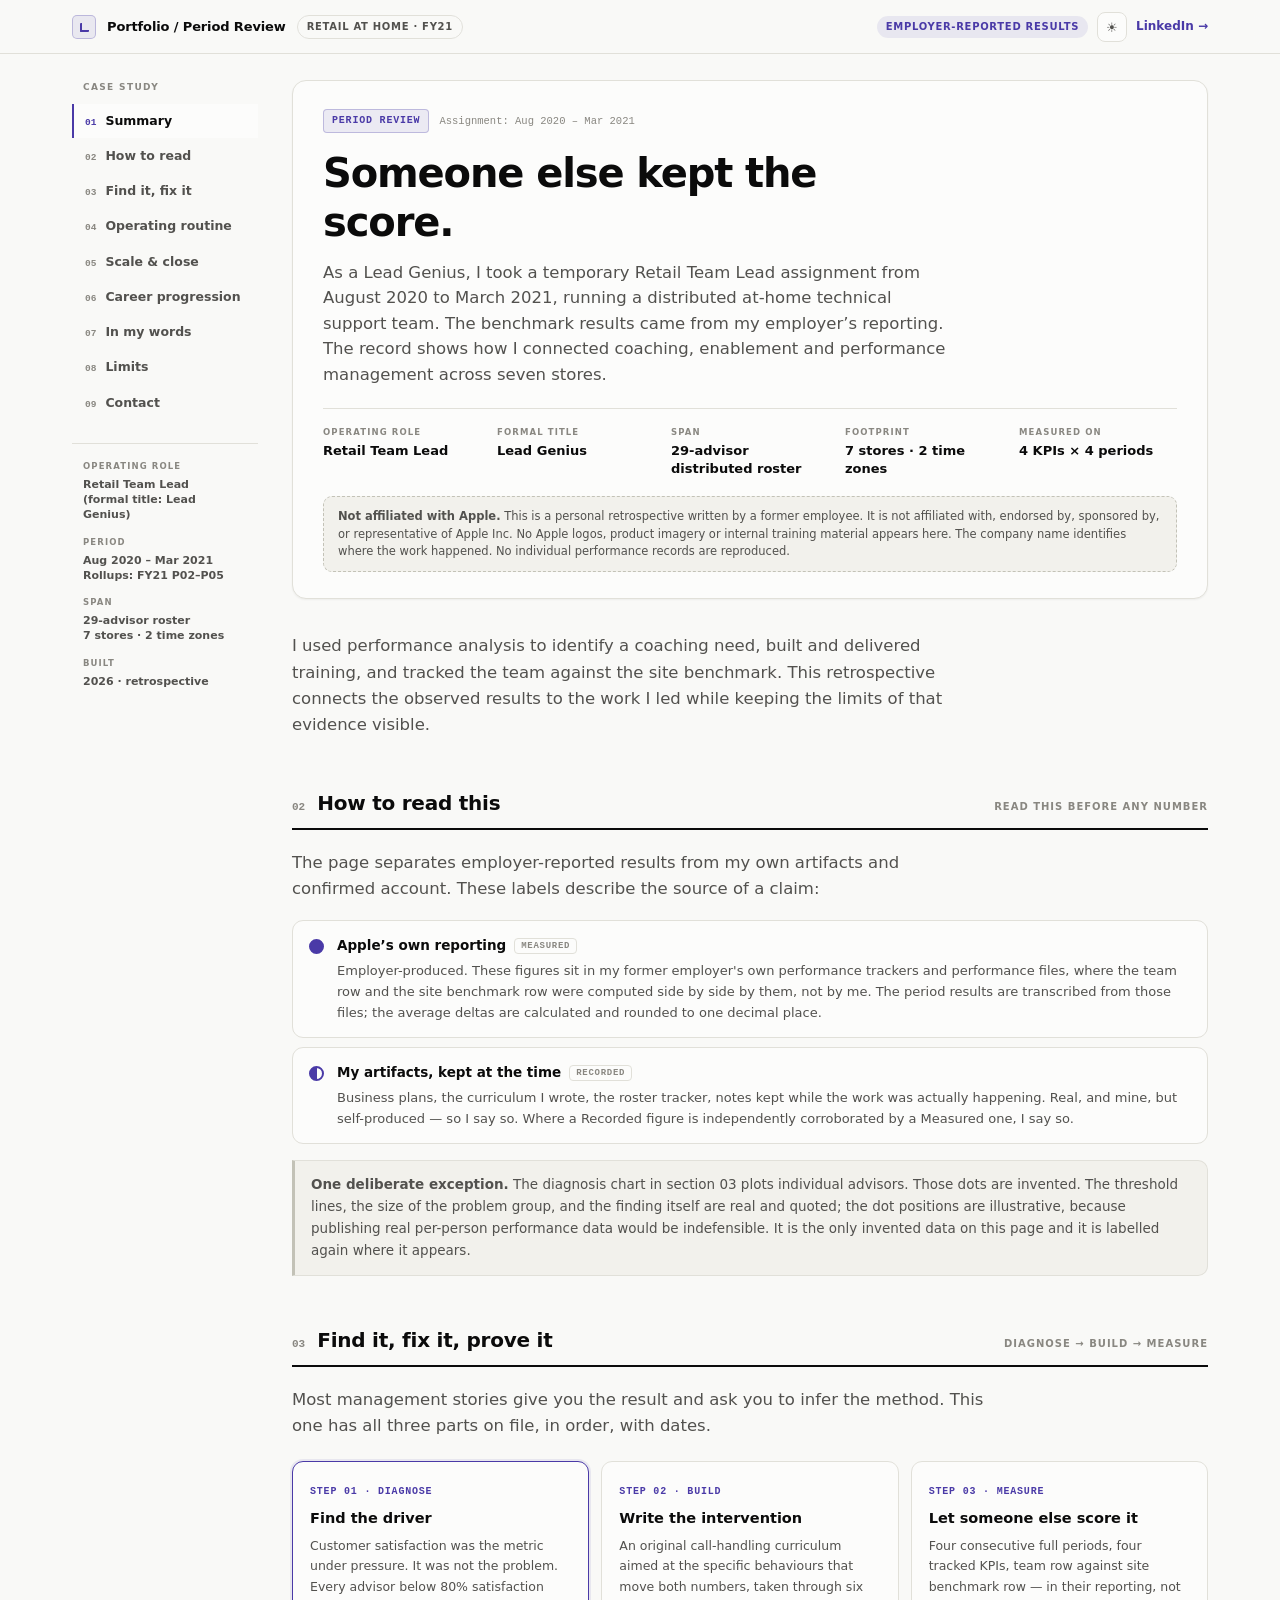
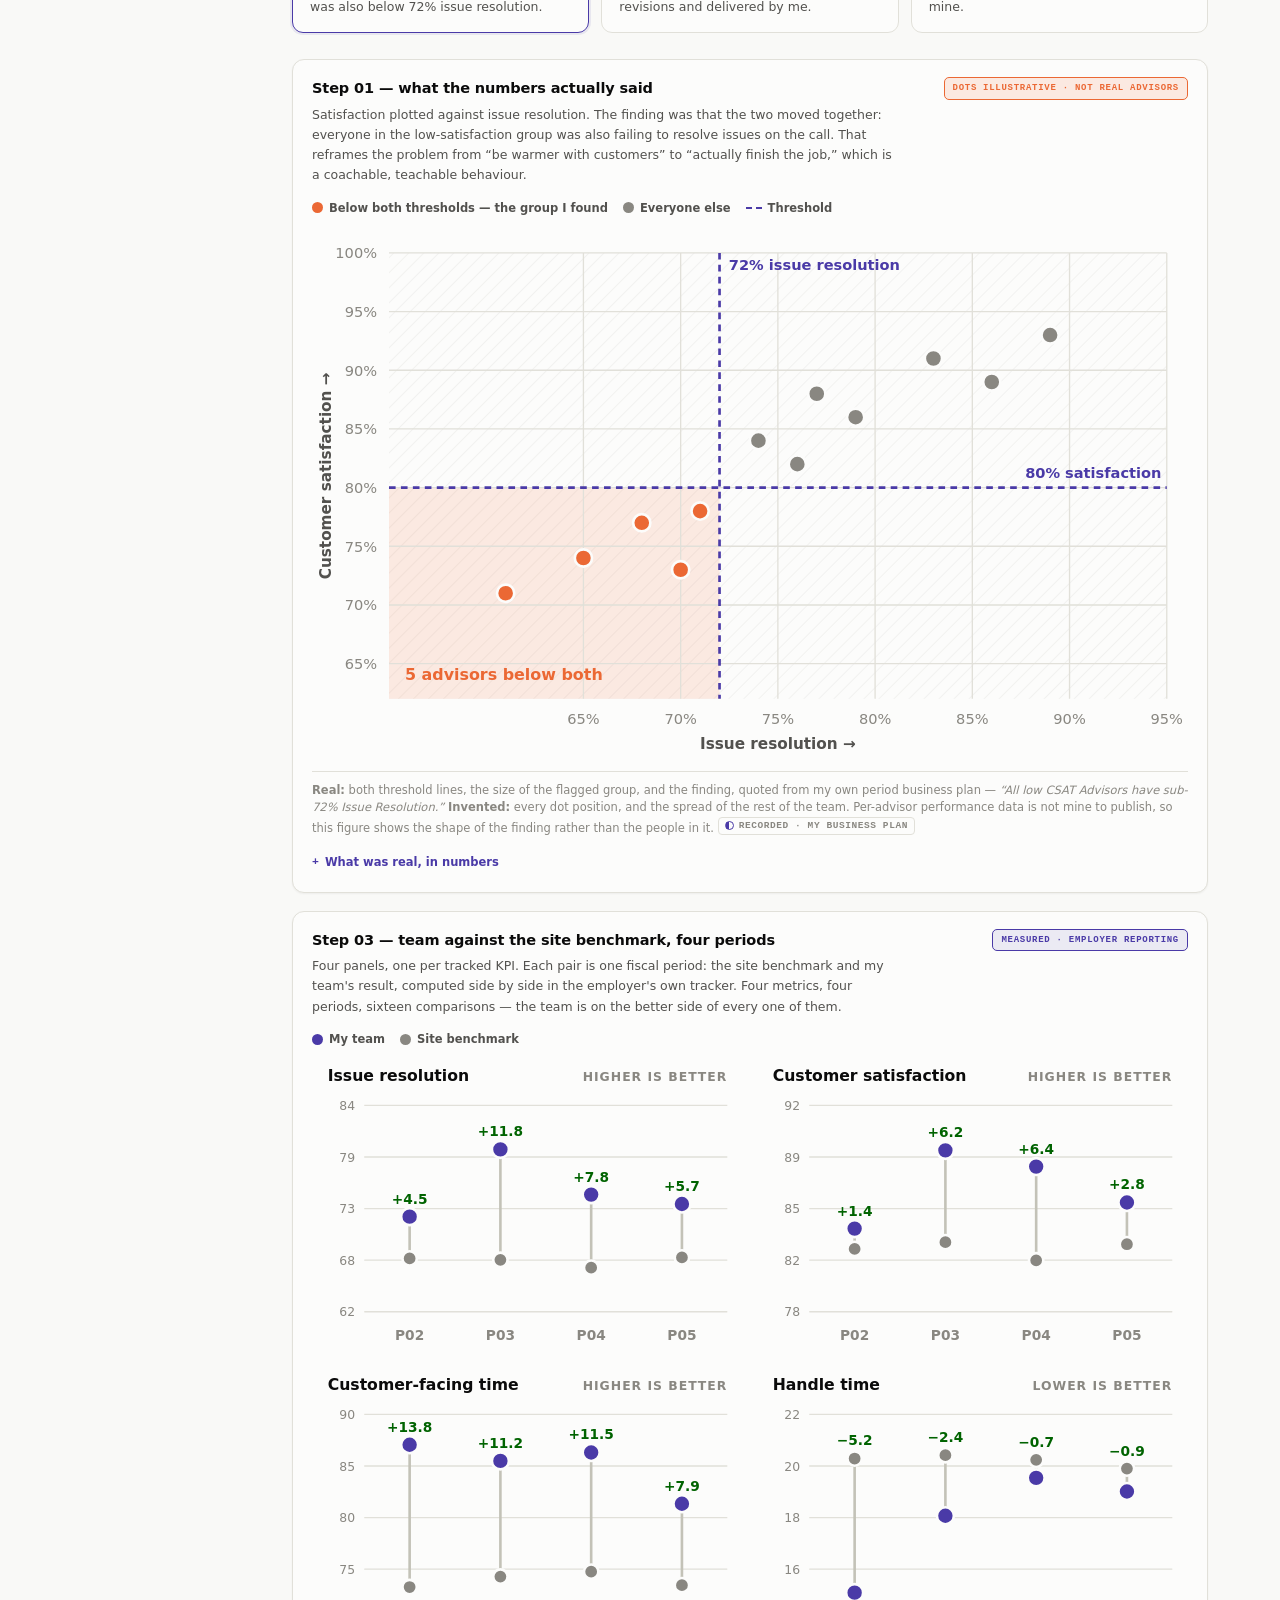
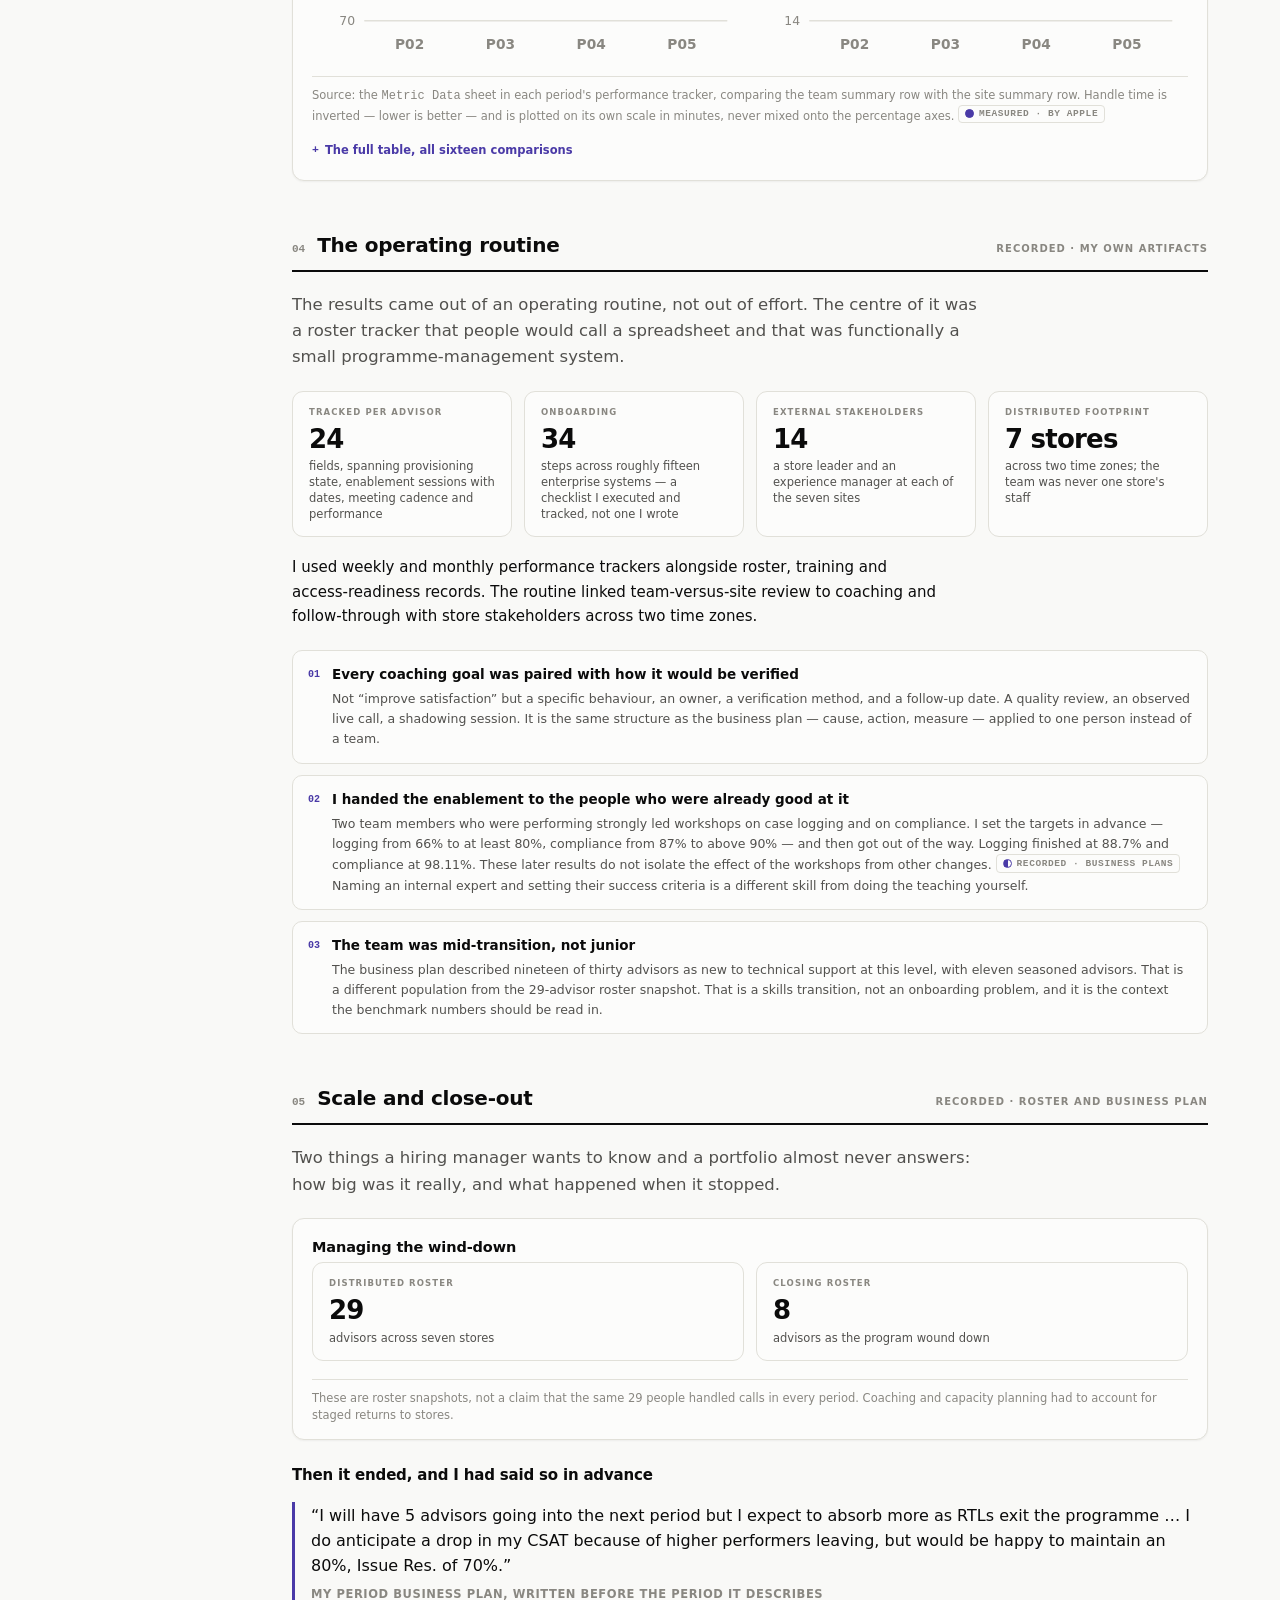
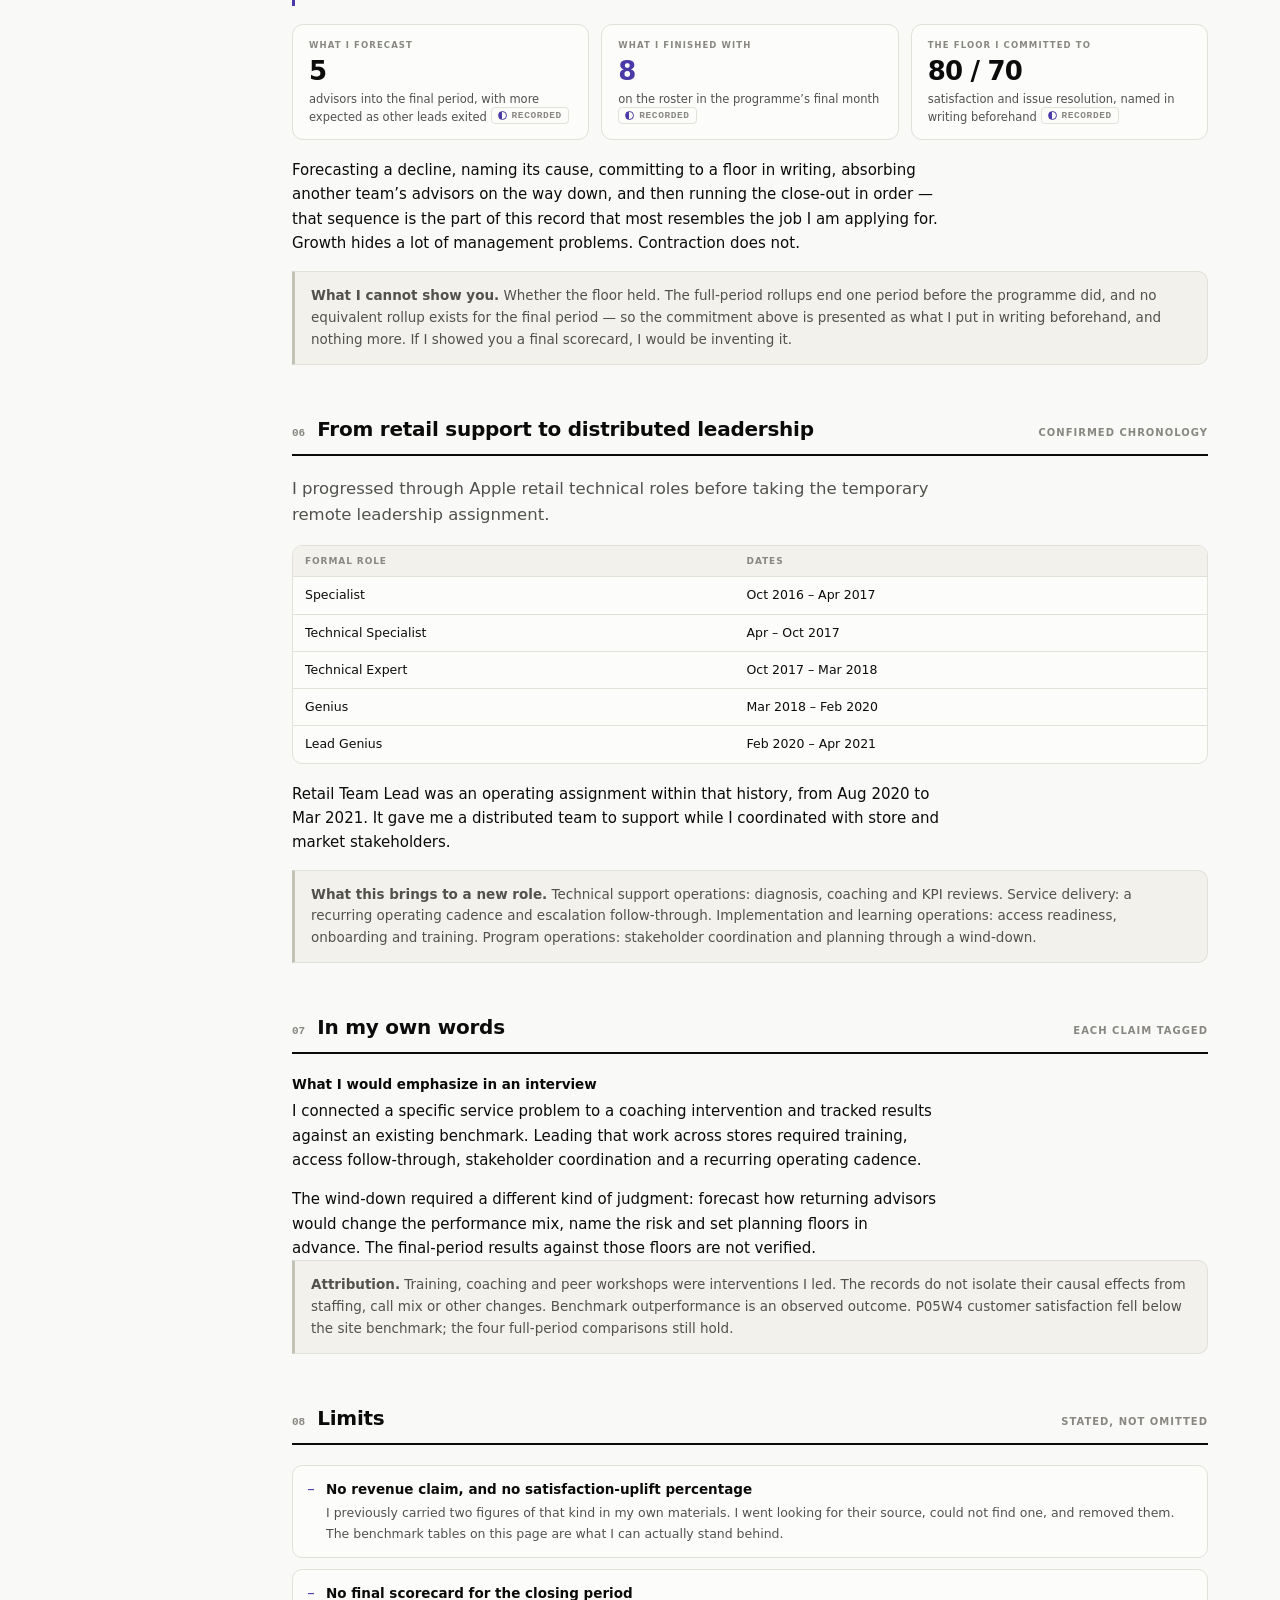
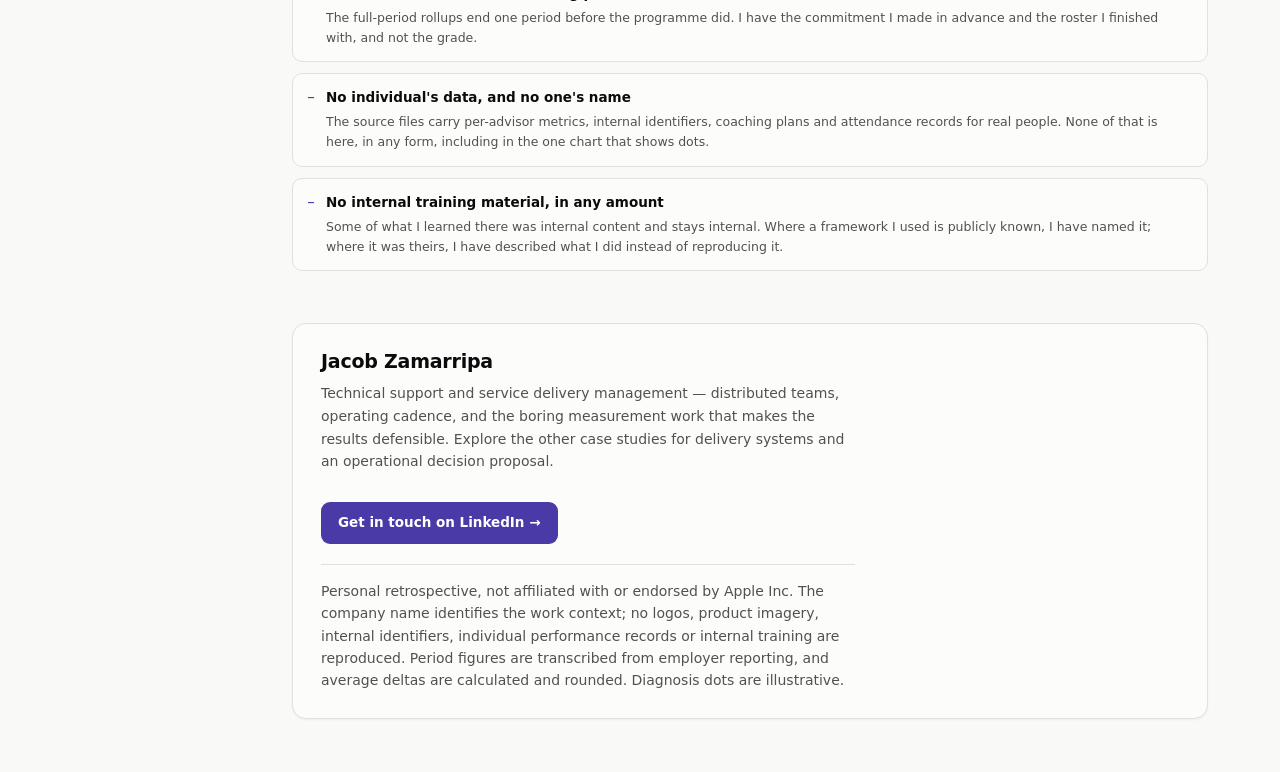
==== commit 1d81140f: "Add Apple and continual improvement portfolio case studies" ====
--- a/apple-rtl/index.html
+++ b/apple-rtl/index.html
@@ -5,12 +5,14 @@
 <meta name="viewport" content="width=device-width, initial-scale=1">
 <link rel="icon" href="data:image/svg+xml,<svg xmlns=%22http://www.w3.org/2000/svg%22 viewBox=%220 0 100 100%22><text y=%22.9em%22 font-size=%2290%22>&#128203;</text></svg>">
 <title>Period Review — Retail at Home | Jacob Zamarripa</title>
-<meta name="description" content="A retrospective on leading a distributed at-home technical support team: the diagnosis, the training built against it, and four periods of third-party-measured results. A personal retrospective by a former employee; not affiliated with or endorsed by Apple Inc.">
+<meta name="description" content="A retrospective on leading a distributed at-home technical support team: the diagnosis, the training built against it, and four periods of employer-reported results. A personal retrospective by a former employee; not affiliated with or endorsed by Apple Inc.">
 <meta name="robots" content="index,follow">
 <meta property="og:title" content="Period Review — Retail at Home">
 <meta property="og:description" content="Diagnose, build, measure — with the measurement produced by someone else.">
 <meta property="og:type" content="article">
-<meta property="og:image" content="og-period-review.png">
+<meta property="og:image" content="https://jacobzamarripa.github.io/portfolio/apple-rtl/og-period-review.png">
+<link rel="canonical" href="https://jacobzamarripa.github.io/portfolio/apple-rtl/">
+<meta property="og:url" content="https://jacobzamarripa.github.io/portfolio/apple-rtl/">
 <style>
 /* ============================================================
    PERIOD REVIEW — its own identity: the operating document.
@@ -318,11 +320,11 @@
 <div class="topbar"><div class="wrap topbar-inner">
   <div class="topbar-left">
     <span class="mark"><i></i></span>
-    <span class="tb-name">Period Review</span>
+    <a class="tb-name" href="../" style="color:inherit;text-decoration:none">Portfolio / Period Review</a>
     <span class="tb-pill">Retail at Home &middot; FY21</span>
   </div>
   <div class="topbar-right">
-    <span class="tb-chip">Measured by a third party</span>
+    <span class="tb-chip">Employer-reported results</span>
     <button class="theme-btn" id="themeBtn" type="button" aria-label="Switch colour theme"></button>
     <a class="tb-link" href="https://www.linkedin.com/in/jacobizamarripa" target="_blank" rel="noopener">LinkedIn &rarr;</a>
   </div>
@@ -336,14 +338,14 @@
     <a href="#loop"><span class="n">03</span>Find it, fix it</a>
     <a href="#system"><span class="n">04</span>Operating routine</a>
     <a href="#winddown"><span class="n">05</span>Scale &amp; close</a>
-    <a href="#store"><span class="n">06</span>North Star</a>
+    <a href="#store"><span class="n">06</span>Career progression</a>
     <a href="#case"><span class="n">07</span>In my words</a>
     <a href="#limits"><span class="n">08</span>Limits</a>
     <a href="#contact"><span class="n">09</span>Contact</a>
     <div class="rail-meta">
       <div><small>Operating role</small><b>Retail Team Lead<br>(formal title: Lead Genius)</b></div>
-      <div><small>Period</small><b>Fall 2020 &ndash; Mar 2021<br>FY21 P01&ndash;P06</b></div>
-      <div><small>Span</small><b>29 advisors, largest<br>of 8 teams &middot; 7 sites</b></div>
+      <div><small>Period</small><b>Aug 2020 &ndash; Mar 2021<br>Rollups: FY21 P02&ndash;P05</b></div>
+      <div><small>Span</small><b>29-advisor roster<br>7 stores &middot; 2 time zones</b></div>
       <div><small>Built</small><b>2026 &middot; retrospective</b></div>
     </div>
   </aside>
@@ -355,32 +357,28 @@
     <div class="hero">
       <div class="hero-bar">
         <span class="hero-stamp">Period review</span>
-        <span class="hero-dates">FY21 P01&ndash;P06 &middot; Sept 2020 &ndash; Mar 2021</span>
+        <span class="hero-dates">Assignment: Aug 2020 &ndash; Mar 2021</span>
       </div>
       <h1>Someone else kept the score.</h1>
-      <p class="hero-sub">I spent six months running a distributed at-home technical support team.
-      Every performance figure on this page came out of my employer's own reporting, not mine &mdash;
-      which is the only reason it is worth showing you.</p>
+      <p class="hero-sub">As a Lead Genius, I took a temporary Retail Team Lead assignment from August 2020 to March 2021, running a distributed at-home technical support team.
+      The benchmark results came from my employer’s reporting.
+      The record shows how I connected coaching, enablement and performance management across seven stores.</p>
 
       <div class="hero-role">
         <div><small>Operating role</small><b>Retail Team Lead</b></div>
         <div><small>Formal title</small><b>Lead Genius</b></div>
-        <div><small>Span</small><b>29 advisors &mdash; the largest team in the org</b></div>
-        <div><small>Footprint</small><b>7 sites &middot; 6 markets &middot; 5 states</b></div>
+        <div><small>Span</small><b>29-advisor distributed roster</b></div>
+        <div><small>Footprint</small><b>7 stores &middot; 2 time zones</b></div>
         <div><small>Measured on</small><b>4 KPIs &times; 4 periods</b></div>
       </div>
 
       <p class="disclaim"><b>Not affiliated with Apple.</b> This is a personal retrospective written by a
       former employee. It is not affiliated with, endorsed by, sponsored by, or representative of Apple Inc.
-      No Apple branding, marks, product imagery or internal training material appears anywhere on this page.
-      Every colleague is unnamed and no individual's performance data is shown. The seven stores are named &mdash; they are public Apple retail locations &mdash; but how many advisors came from each one is not.</p>
-    </div>
-
-    <p class="lede">The two other case studies in this portfolio are systems I built, where I also
-    produced the measurement. This one is different, and the difference is the point: an outside party
-    graded the work, the grading survives in that party's own files, and I am reproducing it here
-    unchanged. What follows is a complete diagnose &rarr; build &rarr; measure loop &mdash; the thing an
-    interviewer is actually trying to detect, and the thing a portfolio almost never contains.</p>
+      No Apple logos, product imagery or internal training material appears here. The company name identifies where the work happened.
+      No individual performance records are reproduced.</p>
+    </div>
+
+    <p class="lede">I used performance analysis to identify a coaching need, built and delivered training, and tracked the team against the site benchmark. This retrospective connects the observed results to the work I led while keeping the limits of that evidence visible.</p>
   </section>
 
   <!-- ============ 02 TRUTH BOUNDARY ============ -->
@@ -389,16 +387,15 @@
       <span class="sec-num">02</span><h2 class="sec-title">How to read this</h2>
       <span class="sec-kicker">Read this before any number</span>
     </div>
-    <p class="lede" style="margin-bottom:18px">Three kinds of claim appear on this page and they are not
-    worth the same. Every one is tagged where it is made, and the tags mean exactly this:</p>
+    <p class="lede" style="margin-bottom:18px">The page separates employer-reported results from my own artifacts and confirmed account. These labels describe the source of a claim:</p>
 
     <div class="tiers">
       <div class="tier tier-1">
         <span class="tier-mark" aria-hidden="true"></span>
         <div><b>Apple&rsquo;s own reporting<span class="tier-tag">Measured</span></b>
-        <p>Third-party produced. These figures sit in my former employer's own performance trackers and
-        forensic files, where the team row and the site benchmark row were computed side by side by them,
-        not by me. I have not recalculated, rounded, or reframed them.</p></div>
+        <p>Employer-produced. These figures sit in my former employer's own performance trackers and
+        performance files, where the team row and the site benchmark row were computed side by side by them,
+        not by me. The period results are transcribed from those files; the average deltas are calculated and rounded to one decimal place.</p></div>
       </div>
       <div class="tier tier-2">
         <span class="tier-mark" aria-hidden="true"></span>
@@ -407,13 +404,7 @@
         actually happening. Real, and mine, but self-produced &mdash; so I say so.
         Where a Recorded figure is independently corroborated by a Measured one, I say so.</p></div>
       </div>
-      <div class="tier tier-3">
-        <span class="tier-mark" aria-hidden="true"></span>
-        <div><b>My account, told now<span class="tier-tag">Recalled</span></b>
-        <p>Recollection. Chiefly the 2020 sequence and the reporting structure. I am the primary source
-        and I believe it, but nothing in the files corroborates it, so it is labelled as an account
-        rather than presented as fact.</p></div>
-      </div>
+
     </div>
 
     <div class="note" style="margin-top:16px"><b>One deliberate exception.</b> The diagnosis chart in
@@ -478,7 +469,7 @@
             <tr><td>Issue-resolution threshold</td><td class="num">72%</td><td>Real &mdash; quoted</td></tr>
             <tr><td>Advisors below both</td><td class="num">5</td><td>Real &mdash; quoted</td></tr>
             <tr><td>Individual dot positions</td><td class="num">&mdash;</td><td>Invented for this figure</td></tr>
-            <tr><td>Total dots plotted</td><td class="num">12</td><td>Illustrative &mdash; drawn from the actively-handling count</td></tr>
+            <tr><td>Total dots plotted</td><td class="num">12</td><td>Illustrative only &mdash; not an actual team size</td></tr>
           </tbody>
         </table></div>
       </details>
@@ -488,7 +479,7 @@
     <div class="fig">
       <div class="fig-head">
         <div><div class="fig-title">Step 03 &mdash; team against the site benchmark, four periods</div></div>
-        <span class="fig-chip" style="border-color:var(--accent);color:var(--accent);background:var(--accent-wash)">Measured &middot; their reporting</span>
+        <span class="fig-chip" style="border-color:var(--accent);color:var(--accent);background:var(--accent-wash)">Measured &middot; employer reporting</span>
       </div>
       <p class="fig-sub">Four panels, one per tracked KPI. Each pair is one fiscal period: the site
       benchmark and my team's result, computed side by side in the employer's own tracker. Four metrics,
@@ -511,53 +502,14 @@
             <tr><td>P03 &middot; Dec 2020</td><td class="num">79.31 vs 67.54</td><td class="num">88.95 vs 82.72</td><td class="num">85.49 vs 74.28</td><td class="num">18.07 vs 20.42</td></tr>
             <tr><td>P04 &middot; Jan 2021</td><td class="num">74.49 vs 66.70</td><td class="num">87.85 vs 81.49</td><td class="num">86.31 vs 74.76</td><td class="num">19.54 vs 20.24</td></tr>
             <tr><td>P05 &middot; Feb 2021</td><td class="num">73.49 vs 67.79</td><td class="num">85.41 vs 82.58</td><td class="num">81.34 vs 73.45</td><td class="num">19.01 vs 19.90</td></tr>
-            <tr><td><b>Average delta</b></td><td class="num"><b>+7.4 pts</b></td><td class="num"><b>+4.2 pts</b></td><td class="num"><b>+11.1 pts</b></td><td class="num"><b>2.3 min faster</b></td></tr>
+            <tr><td><b>Average delta (calculated)</b></td><td class="num"><b>+7.4 pts</b></td><td class="num"><b>+4.2 pts</b></td><td class="num"><b>+11.1 pts</b></td><td class="num"><b>2.3 min faster</b></td></tr>
           </tbody>
         </table></div>
         <p class="tbl-note">Team result first, site benchmark second. Period rollups only &mdash; I do not
-        quote single weeks in either direction, and there was one week where team satisfaction fell below
-        the site.</p>
+        quote single weeks in either direction, and weekly results did not always beat the site benchmark.</p>
       </details>
     </div>
 
-    <div class="grid2">
-      <div class="tile tile-accent" style="grid-column:span 1">
-        <small>A second, wider benchmark</small>
-        <b>85.49%</b>
-        <em>My team's customer-facing time in P03, against a whole-organisation average of 79.98%
-        (iOS) and 81.06% (Mac+) across 82 advisors &mdash; not just the site.
-        <span class="ev ev-1">Measured</span></em>
-      </div>
-      <div class="tile">
-        <small>What the organisation was doing meanwhile</small>
-        <b>215 &rarr; 82</b>
-        <em>Advisors across the organisation, P01 to P03, under 8 team managers and then 7. The
-        contraction started months before the programme closed.
-        <span class="ev ev-1">Measured</span></em>
-      </div>
-    </div>
-
-    <div class="fig" style="margin-top:16px">
-      <div class="fig-head"><div><div class="fig-title">Two records, kept for different reasons, agreeing</div></div></div>
-      <p class="fig-sub">While all of this was happening I kept my own notes, including a summary I wrote
-      up for a development session. I found it years later, in a different place, kept for a different
-      purpose. The site figures I had written down by hand match the tracker rollups almost exactly.
-      That is not proof of anything on its own &mdash; but two independent records agreeing is the
-      strongest credibility argument available to a retrospective, and neither of my other case studies
-      can make it.</p>
-      <div class="tbl-wrap"><table>
-        <thead><tr><th>Metric</th><th class="num">My note at the time</th><th class="num">Site, per my note</th>
-          <th class="num">Site, per the tracker</th></tr></thead>
-        <tbody>
-          <tr><td>Satisfaction</td><td class="num">90%</td><td class="num">81%</td><td class="num">82.72 / 81.49</td></tr>
-          <tr><td>Issue resolution</td><td class="num">78%</td><td class="num">67%</td><td class="num">67.54 / 66.70</td></tr>
-          <tr><td>Customer-facing time</td><td class="num">86%</td><td class="num">75%</td><td class="num">74.28 / 74.76</td></tr>
-        </tbody>
-      </table></div>
-      <p class="fig-foot">My own column is <span class="ev ev-2">Recorded</span> &mdash; self-reported, written
-      at the time. The tracker column is <span class="ev ev-1">Measured</span>, showing the P03 and P04
-      rollups. The rounding in my notes is mine.</p>
-    </div>
   </section>
 
   <!-- ============ 04 THE SYSTEM ============ -->
@@ -579,33 +531,11 @@
         not one I wrote</em></div>
       <div class="tile"><small>External stakeholders</small><b>14</b>
         <em>a store leader and an experience manager at each of the seven sites</em></div>
-      <div class="tile"><small>Sites &middot; markets &middot; states</small><b>7 &middot; 6 &middot; 5</b>
+      <div class="tile"><small>Distributed footprint</small><b>7 stores</b>
         <em>across two time zones; the team was never one store's staff</em></div>
     </div>
 
-    <div class="fig" style="margin-bottom:22px">
-      <div class="fig-head"><div><div class="fig-title">The seven stores</div></div></div>
-      <p class="fig-sub">My advisors kept their home stores while they worked the phones. Each one came
-      with a store leader and an experience manager I coordinated with, in their time zone, on their
-      schedule. This is what &ldquo;distributed&rdquo; actually meant week to week.</p>
-      <div class="tbl-wrap"><table>
-        <thead><tr><th>Store</th><th>Location</th><th>Time zone</th></tr></thead>
-        <tbody>
-          <tr><td><b>North Star</b> &middot; R290 &mdash; my home store</td><td>San Antonio, Texas</td><td>Central</td></tr>
-          <tr><td>Highland Village</td><td>Houston, Texas</td><td>Central</td></tr>
-          <tr><td>Penn Square</td><td>Oklahoma City, Oklahoma</td><td>Central</td></tr>
-          <tr><td>Westfarms</td><td>Farmington, Connecticut</td><td>Eastern</td></tr>
-          <tr><td>Providence Place</td><td>Providence, Rhode Island</td><td>Eastern</td></tr>
-          <tr><td>Maine Mall</td><td>South Portland, Maine</td><td>Eastern</td></tr>
-          <tr><td>Cherry Hill</td><td>Cherry Hill, New Jersey</td><td>Eastern</td></tr>
-        </tbody>
-      </table></div>
-      <p class="fig-foot">Seven stores, six markets, five states, two time zones, fourteen store-side
-      stakeholders. Store numbers are internal, so only my own is given. <b>How many of my advisors came
-      from which store is not published</b> &mdash; that is their information, not mine.
-      <span class="ev ev-2">Recorded &middot; my roster tracker</span></p>
-    </div>
-
+    <p class="body-copy" style="margin-bottom:22px">I used weekly and monthly performance trackers alongside roster, training and access-readiness records. The routine linked team-versus-site review to coaching and follow-through with store stakeholders across two time zones.</p>
     <ul class="findings">
       <li><span class="k">01</span><div><b>Every coaching goal was paired with how it would be verified</b>
         <p>Not &ldquo;improve satisfaction&rdquo; but a specific behaviour, an owner, a verification
@@ -616,74 +546,30 @@
         <p>Two team members who were performing strongly led workshops on case logging and on compliance.
         I set the targets in advance &mdash; logging from 66% to at least 80%, compliance from 87% to
         above 90% &mdash; and then got out of the way. Logging finished at 88.7% and compliance at
-        98.11%, a 12.18-point gain. Naming an internal expert and setting their success criteria is a
+        98.11%. These later results do not isolate the effect of the workshops from other changes. <span class="ev ev-2">Recorded &middot; business plans</span> Naming an internal expert and setting their success criteria is a
         different skill from doing the teaching yourself.</p></div></li>
       <li><span class="k">03</span><div><b>The team was mid-transition, not junior</b>
-        <p>Of thirty advisors, nineteen came from sales-floor roles and had never supported the products
-        at this technical level; eleven came from technical backgrounds. That is a skills transition, not
+        <p>The business plan described nineteen of thirty advisors as new to technical support at this level,
+        with eleven seasoned advisors. That is a different population from the 29-advisor roster snapshot. That is a skills transition, not
         an onboarding problem, and it is the context the benchmark numbers should be read in.</p></div></li>
-      <li><span class="k">04</span><div><b>I verified a stated reason against the system log</b>
-        <p>One attendance note records a lateness explained by a system update. The update had happened
-        four days earlier. I checked rather than accepting or rejecting it, and the note records the
-        check. Small, but it is what documentation is actually for.</p></div></li>
+
     </ul>
 
-    <div class="note" style="margin-top:16px"><b>A framework I used, described rather than reproduced.</b>
-    My performance conversations followed a fixed written shape: what we discussed, the reason you shared
-    with me, the expectation, what you agreed to, and how we will know we were successful. I am describing
-    the structure and nothing else. The worked example concerns a real, identifiable person and includes
-    their performance data, so it stays private &mdash; as does every piece of my former employer's
-    internal training material.</div>
   </section>
 
   <!-- ============ 05 SCALE AND CLOSE ============ -->
   <section class="sec" id="winddown">
     <div class="sec-head">
       <span class="sec-num">05</span><h2 class="sec-title">Scale and close-out</h2>
-      <span class="sec-kicker">Measured &middot; their forensics</span>
+      <span class="sec-kicker">Recorded &middot; roster and business plan</span>
     </div>
     <p class="lede" style="margin-bottom:20px">Two things a hiring manager wants to know and a portfolio
     almost never answers: how big was it really, and what happened when it stopped.</p>
 
-    <!-- ---- CHART 3 : TEAM SIZE vs PEERS ---- -->
-    <div class="fig">
-      <div class="fig-head">
-        <div><div class="fig-title">Every team in the organisation, by size</div></div>
-        <span class="fig-chip" style="border-color:var(--accent);color:var(--accent);background:var(--accent-wash)">Measured &middot; their forensics</span>
-      </div>
-      <p class="fig-sub">One bar per team manager, per fiscal period, counted from the organisation-wide
-      forensic files &mdash; the same files the benchmark comes from, which list every manager, every
-      advisor and every identifier side by side. Mine is the coloured bar. This is their count of my
-      team, not mine.</p>
-      <div class="legend">
-        <span><i style="background:var(--accent)"></i>My team</span>
-        <span><i style="background:var(--ctx)"></i>The other team managers</span>
-      </div>
-      <div class="fig-plot" id="fig3"></div>
-      <p class="fig-foot"><b>I ran the largest team in the organisation in the first period</b> &mdash; 29
-      advisors across eight team managers &mdash; and stayed at or near the top as the whole organisation
-      contracted around me. By the third period every team had roughly halved and mine sat mid-pack at
-      eleven. Counted by distinct advisor identifier on the staffing records; the survey records count a
-      slightly different population and put my first period at 31.
-      <span class="ev ev-1">Measured &middot; their forensics</span></p>
-      <details><summary>The table, and why the number depends on what you count</summary>
-        <div class="tbl-wrap" style="margin-top:9px"><table>
-          <thead><tr><th>Period</th><th class="num">My team</th><th>Rank</th><th class="num">Largest</th><th class="num">Smallest</th><th class="num">Managers</th></tr></thead>
-          <tbody>
-            <tr><td>P01 &middot; Sept&ndash;Oct 2020</td><td class="num"><b>29</b></td><td>1st &mdash; largest</td><td class="num">29</td><td class="num">18</td><td class="num">8</td></tr>
-            <tr><td>P02 &middot; Nov 2020</td><td class="num"><b>17</b></td><td>joint 1st</td><td class="num">17</td><td class="num">11</td><td class="num">7</td></tr>
-            <tr><td>P03 &middot; Dec 2020</td><td class="num"><b>11</b></td><td>3rd</td><td class="num">13</td><td class="num">5</td><td class="num">7</td></tr>
-          </tbody>
-        </table></div>
-        <p class="tbl-note">Organisation-wide forensics exist for these three periods only. Headcount is
-        genuinely ambiguous in this kind of programme &mdash; the roster I actively managed, the advisors
-        logging staffed time, and the advisors receiving customer surveys are three overlapping but
-        different populations. I have used one basis throughout this figure rather than picking the
-        flattering number from each period, and the other managers are counted the same way. They are
-        unlabelled because their team sizes are not mine to publish.</p>
-      </details>
-    </div>
-
+    <div class="fig"><div class="fig-head"><div class="fig-title">Managing the wind-down</div></div>
+    <div class="tiles"><div class="tile"><small>Distributed roster</small><b>29</b><em>advisors across seven stores</em></div>
+    <div class="tile"><small>Closing roster</small><b>8</b><em>advisors as the program wound down</em></div></div>
+    <p class="fig-foot">These are roster snapshots, not a claim that the same 29 people handled calls in every period. Coaching and capacity planning had to account for staged returns to stores.</p></div>
     <h4 style="font-size:15px;font-weight:800;margin:26px 0 10px">Then it ended, and I had said so in advance</h4>
 
     <div class="pull">&ldquo;I will have 5 advisors going into the next period but I expect to absorb more
@@ -696,8 +582,8 @@
         <em>advisors into the final period, with more expected as other leads exited
         <span class="ev ev-2">Recorded</span></em></div>
       <div class="tile tile-accent"><small>What I finished with</small><b>8</b>
-        <em>on the roster in the programme&rsquo;s final month, closed out in order
-        <span class="ev ev-1">Measured</span></em></div>
+        <em>on the roster in the programme&rsquo;s final month
+        <span class="ev ev-2">Recorded</span></em></div>
       <div class="tile"><small>The floor I committed to</small><b>80 / 70</b>
         <em>satisfaction and issue resolution, named in writing beforehand
         <span class="ev ev-2">Recorded</span></em></div>
@@ -717,48 +603,16 @@
   <!-- ============ 06 THE STORE YEARS ============ -->
   <section class="sec" id="store">
     <div class="sec-head">
-      <span class="sec-num">06</span><h2 class="sec-title">Apple North Star &mdash; R290</h2>
-      <span class="sec-kicker">Recorded &middot; written at the time</span>
-    </div>
-    <p class="lede" style="margin-bottom:14px">North Star, in San Antonio, is where I started in October 2016 and where I stayed.
-    The at-home role was not a departure from it &mdash; I was still reporting to my managers there
-    throughout, a matrix rather than a handover, and presenting the two as a sequence would be wrong.
-    Four things from those years carry a number or a change I designed.</p>
-    <p class="body-copy" style="font-size:13.5px;color:var(--ink-2);margin-bottom:18px">These come from notes I wrote at
-    the time, not from anyone else's measurement &mdash; weaker than the benchmark figures earlier on
-    this page, stronger than memory, and labelled accordingly. It is the store I came up in, and the
-    one whose internal number I have given, because it is mine.</p>
-
-    <ul class="findings">
-      <li><span class="k">01</span><div><b>Repair volume kept in-house: below 60% &rarr; 70%</b>
-        <p>I disagreed with feedback telling me to push repairs off-site. Rather than ignoring it or
-        complying, I went and understood the reasoning first, then changed how the technical team worked:
-        lead with ownership on out-of-warranty work, refer single-part repairs to the sister store. We hit
-        the 60% goal inside a week and finished at 70%, the highest in the market team. I had no authority
-        over most of the people whose behaviour changed. <span class="ev ev-2">Recorded</span></p></div></li>
-      <li><span class="k">02</span><div><b>Business engagement past 50%, from a one-line reframe</b>
-        <p>The business-customer introduction was easy for a customer to decline, so it was rarely
-        attempted. I reframed it as an offer to connect by email and pointed the team at a field already
-        sitting on page one of their own workflow. Nothing was built, nothing was launched.
-        <span class="ev ev-2">Recorded</span></p></div></li>
-      <li><span class="k">03</span><div><b>I invented a role because the workflow was breaking</b>
-        <p>During the battery-replacement surge the volume overwhelmed how the repair room ran. I
-        reorganised the stations, posted the relevant tips at each one, and created an unofficial
-        &ldquo;repair room captain&rdquo; to hold workflow and accountability for a shift. It was not a
-        real job title and it worked. It is also the earliest version of the same instinct that later
-        produced the roster tracker. <span class="ev ev-2">Recorded</span></p></div></li>
-      <li><span class="k">04</span><div><b>A pilot that failed, and was right anyway</b>
-        <p>North Star piloted fifteen-minute express appointments. It was dropped after two weeks. I kept
-        running six to eight appointments an hour to show the model held. The company later made express
-        appointments official for cracked-display repairs. I include this because a portfolio of only
-        successes is not a record of judgement. <span class="ev ev-2">Recorded</span></p></div></li>
-    </ul>
-
-    <div class="note" style="margin-top:16px"><b>The seam between two organisations.</b> Through the
-    at-home period I worked directly with the store-side experience managers at all seven sites to
-    connect two parts of the business that were not natively joined up. That is stakeholder work across
-    an org boundary rather than management of my own team, and it is the part of this record that maps
-    most directly onto implementation and programme roles. <span class="ev ev-2">Recorded</span></div>
+      <span class="sec-num">06</span><h2 class="sec-title">From retail support to distributed leadership</h2>
+      <span class="sec-kicker">Confirmed chronology</span>
+    </div>
+    <p class="lede">I progressed through Apple retail technical roles before taking the temporary remote leadership assignment.</p>
+    <div class="tbl-wrap"><table><thead><tr><th>Formal role</th><th>Dates</th></tr></thead><tbody>
+    <tr><td>Specialist</td><td>Oct 2016 &ndash; Apr 2017</td></tr><tr><td>Technical Specialist</td><td>Apr &ndash; Oct 2017</td></tr>
+    <tr><td>Technical Expert</td><td>Oct 2017 &ndash; Mar 2018</td></tr><tr><td>Genius</td><td>Mar 2018 &ndash; Feb 2020</td></tr>
+    <tr><td>Lead Genius</td><td>Feb 2020 &ndash; Apr 2021</td></tr></tbody></table></div>
+    <p class="body-copy" style="margin-top:18px">Retail Team Lead was an operating assignment within that history, from Aug 2020 to Mar 2021. It gave me a distributed team to support while I coordinated with store and market stakeholders.</p>
+    <div class="note"><b>What this brings to a new role.</b> Technical support operations: diagnosis, coaching and KPI reviews. Service delivery: a recurring operating cadence and escalation follow-through. Implementation and learning operations: access readiness, onboarding and training. Program operations: stakeholder coordination and planning through a wind-down.</div>
   </section>
 
   <!-- ============ 07 CASE STUDY ============ -->
@@ -768,59 +622,10 @@
       <span class="sec-kicker">Each claim tagged</span>
     </div>
 
-    <div class="body-copy">
-      <h4>How I got there</h4>
-      <p>In March 2020 the stores closed and I was sent home. By April or May I was doing remote
-      technical support alongside other technical staff and team leads while the company worked out
-      whether that was viable at all. When it proved out and the programme opened properly, I was
-      promoted to run a team of at-home technicians &mdash; while still reporting to my store managers.
-      <span class="ev ev-3">Recalled &middot; my account</span></p>
-      <p>I want to be careful with that paragraph, because it is the part of this page an ex-colleague
-      could most easily object to. I am describing what I did and when I did it. I am not making a claim
-      about the company's official programme history, I did not design the pilot, and I did not lead it.
-      What I can stand behind is that I was sent home in March, was doing the work by spring, and was
-      given a team when it scaled.</p>
-
-      <h4>What I found</h4>
-      <p>Satisfaction was the number under pressure, and the obvious move was to coach people to be
-      warmer. The data said otherwise. Every advisor sitting below 80% satisfaction was also below 72%
-      issue resolution &mdash; the dissatisfaction was not a tone problem, it was customers hanging up
-      with the thing still broken. <span class="ev ev-2">Recorded &middot; my business plan</span></p>
-      <p>That reframing is the whole reason the rest worked. &ldquo;Be nicer&rdquo; is not coachable.
-      &ldquo;Confirm the issue is resolved before you close, and get the customer to agree it is&rdquo;
-      is coachable, observable, and moves both numbers at once.</p>
-
-      <h4>What I built</h4>
-      <p>An original call-handling curriculum, taken through six revisions, structured around three
-      phases of a call and teaching each one twice &mdash; the principle first, then the actual words an
-      advisor could use that afternoon. I wrote it and I delivered it. It is my own material rather than
-      an adaptation of anyone's internal content, which is why I can describe it here at all.
-      <span class="ev ev-2">Recorded &middot; my curriculum</span></p>
-
-      <h4>What happened</h4>
-      <p>Across four consecutive full periods the team came out ahead of the site benchmark on all four
-      tracked KPIs &mdash; sixteen comparisons, sixteen wins &mdash; averaging 11.1 points better on
-      customer-facing time, 7.4 on issue resolution, 4.2 on satisfaction, and 2.3 minutes faster on
-      handle time. In one period the team's customer-facing time also came in above the whole
-      organisation's average across 82 advisors, not just the site's.
-      <span class="ev ev-1">Measured &middot; by Apple</span></p>
-      <p>And the team was not a small one. In the first period of the fiscal year I had 29 advisors &mdash;
-      the largest team of the eight in the organisation &mdash; and stayed at or near the top as every
-      team shrank around me. <span class="ev ev-1">Measured &middot; their forensics</span></p>
-      <p>The context that makes those figures mean something: nearly two-thirds of the team had come from
-      sales-floor roles and had never supported the products at this technical level, and the whole
-      operation was distributed across seven sites in five states and two time zones. There was no room
-      to build it on a tenured, co-located team, because I did not have one.</p>
-
-      <h4>What I would say about it in a room</h4>
-      <p>The part I am proudest of is not the benchmark row. It is that the loop is closed and dated:
-      a diagnosis that reframed the problem, an intervention built specifically against that diagnosis,
-      and a result measured by somebody with no stake in flattering me. I have run that same loop since,
-      on different problems, with the same three parts.</p>
-      <p>The part I would want to be asked about is the wind-down &mdash; because forecasting a decline,
-      naming its cause, committing to a floor in writing beforehand, and then running the close-out in
-      order is the piece of this that most resembles the actual job I am applying for.</p>
-    </div>
+    <div class="body-copy"><h4>What I would emphasize in an interview</h4>
+    <p>I connected a specific service problem to a coaching intervention and tracked results against an existing benchmark. Leading that work across stores required training, access follow-through, stakeholder coordination and a recurring operating cadence.</p>
+    <p>The wind-down required a different kind of judgment: forecast how returning advisors would change the performance mix, name the risk and set planning floors in advance. The final-period results against those floors are not verified.</p></div>
+    <div class="note"><b>Attribution.</b> Training, coaching and peer workshops were interventions I led. The records do not isolate their causal effects from staffing, call mix or other changes. Benchmark outperformance is an observed outcome. P05W4 customer satisfaction fell below the site benchmark; the four full-period comparisons still hold.</div>
   </section>
 
   <!-- ============ 08 LIMITS ============ -->
@@ -841,9 +646,7 @@
         <p>The source files carry per-advisor metrics, internal identifiers, coaching plans and
         attendance records for real people. None of that is here, in any form, including in the one
         chart that shows dots.</p></div></li>
-      <li><span class="k">&mdash;</span><div><b>Nothing from the store years that carries an outside measurement</b>
-        <p>Section 06 is entirely my own contemporaneous record. There is no third-party tracker behind
-        it the way there is for section 03, and I have not dressed one up.</p></div></li>
+
       <li><span class="k">&mdash;</span><div><b>No internal training material, in any amount</b>
         <p>Some of what I learned there was internal content and stays internal. Where a framework I used
         is publicly known, I have named it; where it was theirs, I have described what I did instead of
@@ -855,18 +658,10 @@
   <footer class="foot" id="contact">
     <h3>Jacob Zamarripa</h3>
     <p>Technical support and service delivery management &mdash; distributed teams, operating cadence,
-    and the boring measurement work that makes the results defensible. This is the third of three case
-    studies; the other two are systems I designed and built.</p>
+    and the boring measurement work that makes the results defensible. Explore the other case studies for delivery systems and an operational decision proposal.</p>
     <a class="cta" href="https://www.linkedin.com/in/jacobizamarripa" target="_blank" rel="noopener">
       Get in touch on LinkedIn &rarr;</a>
-    <p class="foot-legal"><b>Not affiliated with Apple Inc.</b> This page is a personal retrospective
-    written by a former employee about their own work. It is not affiliated with, endorsed by, sponsored
-    by, or representative of Apple Inc., and it uses no Apple marks, logos, product imagery, or visual
-    identity. Colleagues are unnamed by deliberate choice. The seven store locations are named because they are public Apple retail locations; the only internal store number given is the author&rsquo;s own. No per-store advisor count is published. No individual
-    performance data, internal identifier, or internal training material appears here. Aggregate figures
-    are reproduced unchanged from the employer's own reporting of a team-level result; the one set of
-    invented data points on this page is labelled where it appears. Design, writing, and charts are my
-    own.</p>
+    <p class="foot-legal">Personal retrospective, not affiliated with or endorsed by Apple Inc. The company name identifies the work context; no logos, product imagery, internal identifiers, individual performance records or internal training are reproduced. Period figures are transcribed from employer reporting, and average deltas are calculated and rounded. Diagnosis dots are illustrative.</p>
   </footer>
 
   </main>
@@ -1057,72 +852,8 @@
     host.appendChild(grid);
   }
 
-  /* ============ FIGURE 3 — team size against every peer team ============ */
-  /* Counted by distinct advisor identifier in the organisation-wide monthly
-     forensic files. Peer managers are deliberately unlabelled — their team
-     sizes are not ours to publish. Sorted descending within each period. */
-  var TEAMS = [
-    { period:'P01', when:'Sept–Oct 2020', sizes:[29,28,27,23,21,20,19,18], mine:0, rank:'largest of 8' },
-    { period:'P02', when:'Nov 2020',      sizes:[17,17,15,15,15,11,11],    mine:1, rank:'joint largest of 7' },
-    { period:'P03', when:'Dec 2020',      sizes:[13,13,11,10,10,9,5],      mine:2, rank:'3rd of 7' }
-  ];
-
-  function figure3(){
-    var host = document.getElementById('fig3'); if (!host) return;
-    var W = 680, H = 340, L = 40, R = 14, T = 34, B = 58;
-    var maxY = 30, gap = 30;
-    var s = svg(W, H, 'Bar chart of every team manager’s team size in three fiscal periods. My team is largest in the first period at 29 advisors, joint largest in the second at 17, and third in the third at 11.');
-    var Y = function(v){ return T + (maxY - v) / maxY * (H - T - B); };
-
-    var i, v;
-    for (i = 0; i <= 3; i++){
-      v = maxY * i / 3;
-      s.appendChild(el('line', { x1:L, y1:Y(v), x2:W-R, y2:Y(v), stroke:'var(--rule)', 'stroke-width':1 }));
-      s.appendChild(el('text', { x:L-9, y:Y(v)+4, 'text-anchor':'end', 'font-size':11, fill:'var(--muted)' }, Math.round(v)));
-    }
-
-    var totalBars = TEAMS.reduce(function(n,g){ return n + g.sizes.length; }, 0);
-    var usable = (W - L - R) - gap * (TEAMS.length - 1);
-    var bw = usable / totalBars;
-    var barW = Math.min(bw - 7, 19);   /* surface gap between adjacent bars */
-    var cursor = L;
-
-    TEAMS.forEach(function(g){
-      var gStart = cursor;
-      g.sizes.forEach(function(n, idx){
-        var isMine = idx === g.mine;
-        var x = cursor + (bw - barW) / 2;
-        var r = el('rect', { x:x, y:Y(n), width:barW, height:Y(0)-Y(n), rx:3,
-          fill: isMine ? 'var(--accent)' : 'var(--ctx)', opacity: isMine ? 1 : .55 });
-        hover(r, isMine ? (g.period + ' · my team') : (g.period + ' · another team'),
-          isMine ? '<b>' + n + ' advisors</b> — ' + g.rank
-                 : 'A peer team manager: <b>' + n + ' advisors</b>.<br>Unlabelled — not my data to publish.');
-        s.appendChild(r);
-        if (isMine){
-          s.appendChild(el('text', { x:x + barW/2, y:Y(n)-9, 'text-anchor':'middle',
-            'font-size':12.5, 'font-weight':800, fill:'var(--accent)' }, n));
-        }
-        cursor += bw;
-      });
-      var mid = (gStart + cursor) / 2;
-      s.appendChild(el('line', { x1:gStart, y1:Y(0), x2:cursor-4, y2:Y(0), stroke:'var(--axis)', 'stroke-width':1.5 }));
-      s.appendChild(el('text', { x:mid, y:H-34, 'text-anchor':'middle', 'font-size':11.5, 'font-weight':800, fill:'var(--ink-2)' }, g.period));
-      s.appendChild(el('text', { x:mid, y:H-20, 'text-anchor':'middle', 'font-size':10, fill:'var(--muted)' }, g.when));
-      s.appendChild(el('text', { x:mid, y:H-6, 'text-anchor':'middle', 'font-size':10, 'font-weight':800, fill:'var(--accent)' }, g.rank));
-      cursor += gap;
-    });
-
-    s.appendChild(el('text', { x:14, y:T+(H-T-B)/2, 'text-anchor':'middle', 'font-size':11.5,
-      'font-weight':800, fill:'var(--ink-2)',
-      transform:'rotate(-90 14 '+(T+(H-T-B)/2)+')' }, 'Advisors →'));
-
-    host.appendChild(s);
-  }
-
-  figure1(); figure2(); figure3();
-  window.addEventListener('scroll', hideTip, { passive:true });
-
-  /* ---- Shared case-study chrome: section rail + theme toggle ---- */
+  figure1(); figure2();
+
   (function(){
     var rail = document.getElementById('railnav');
     if (rail){
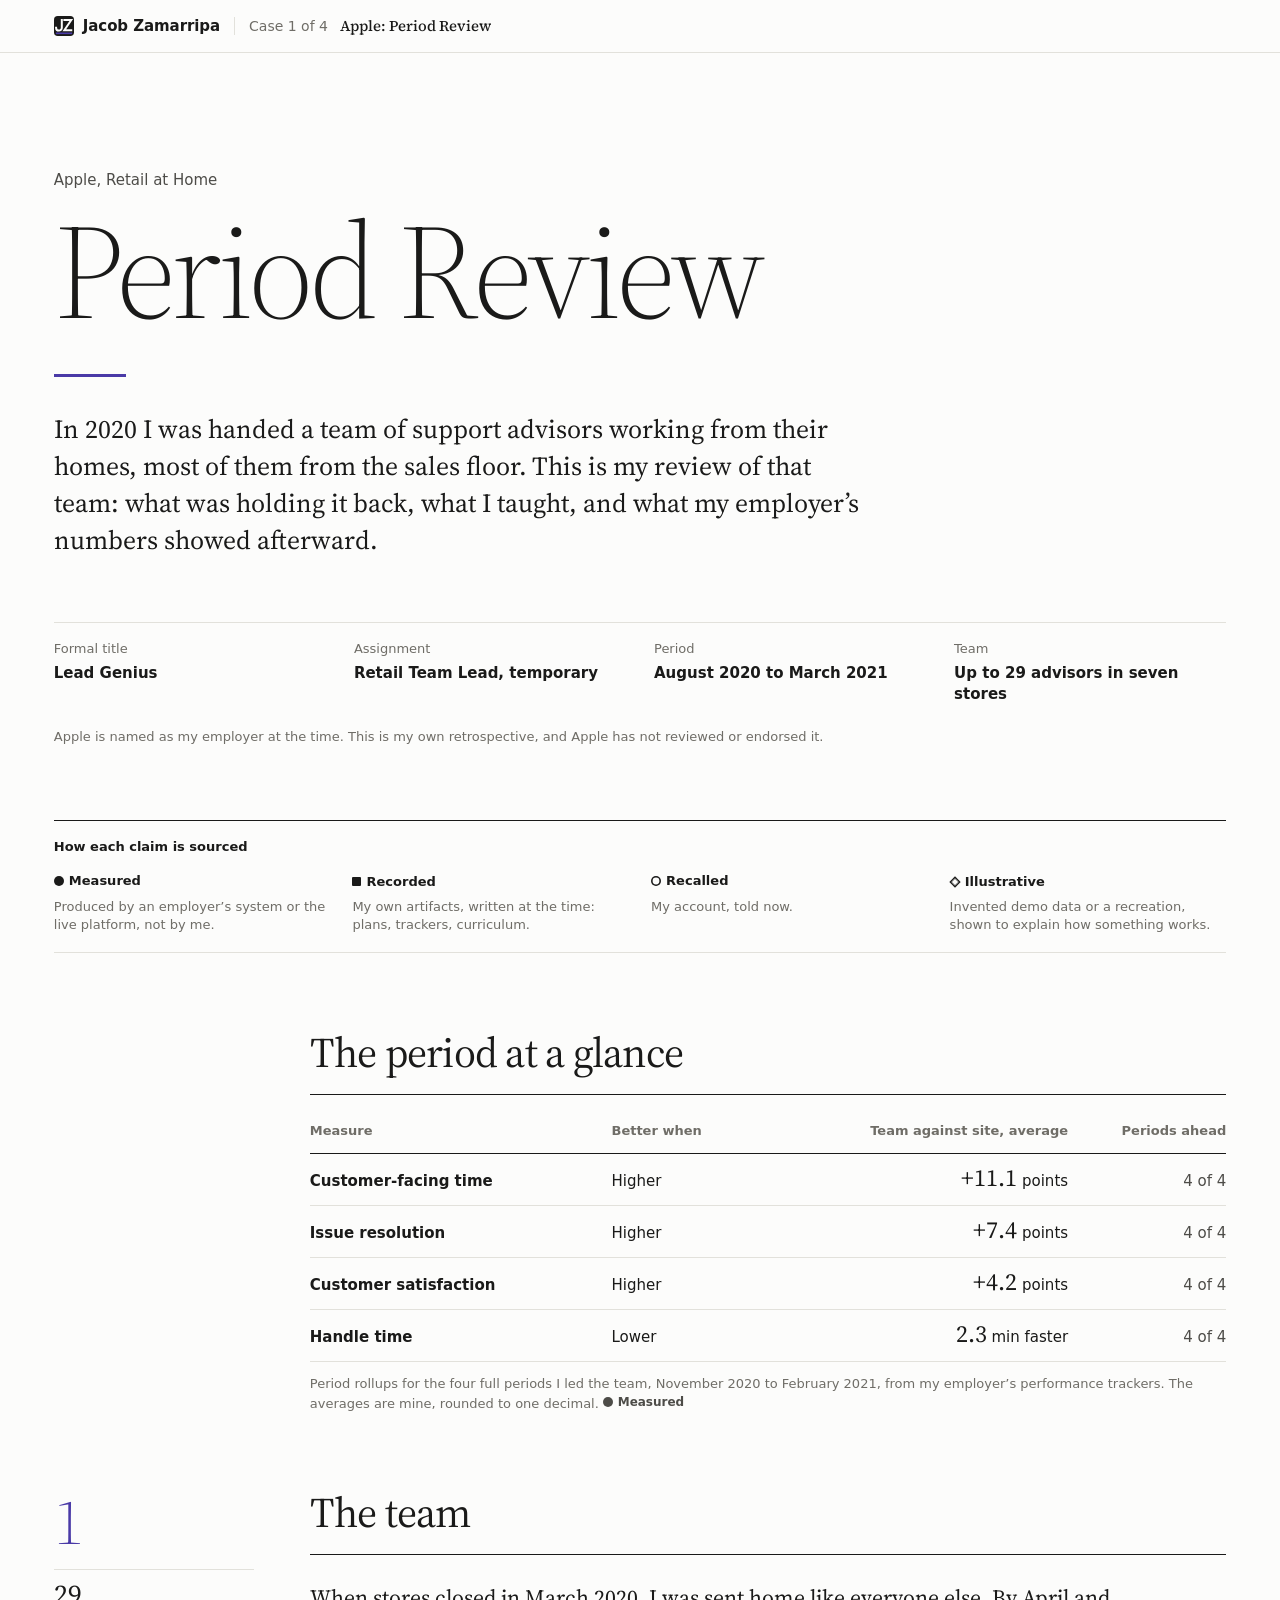
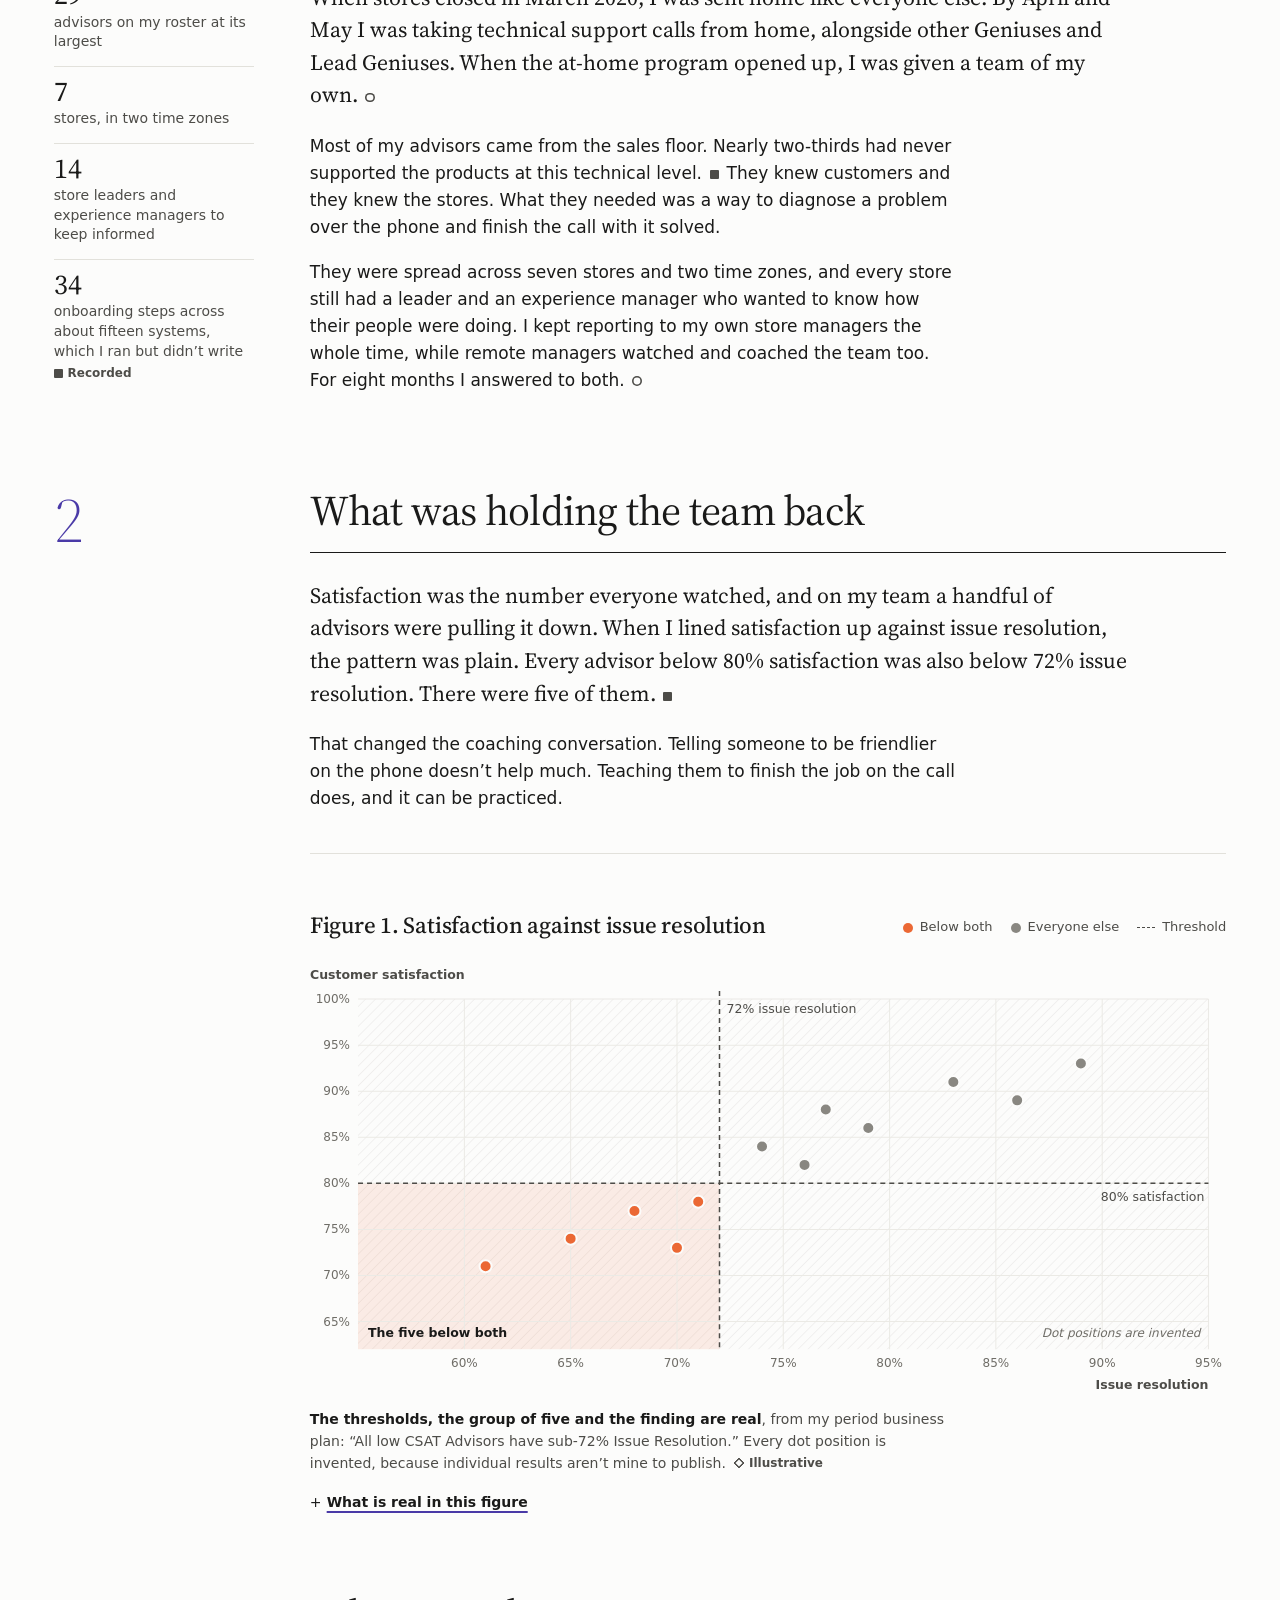
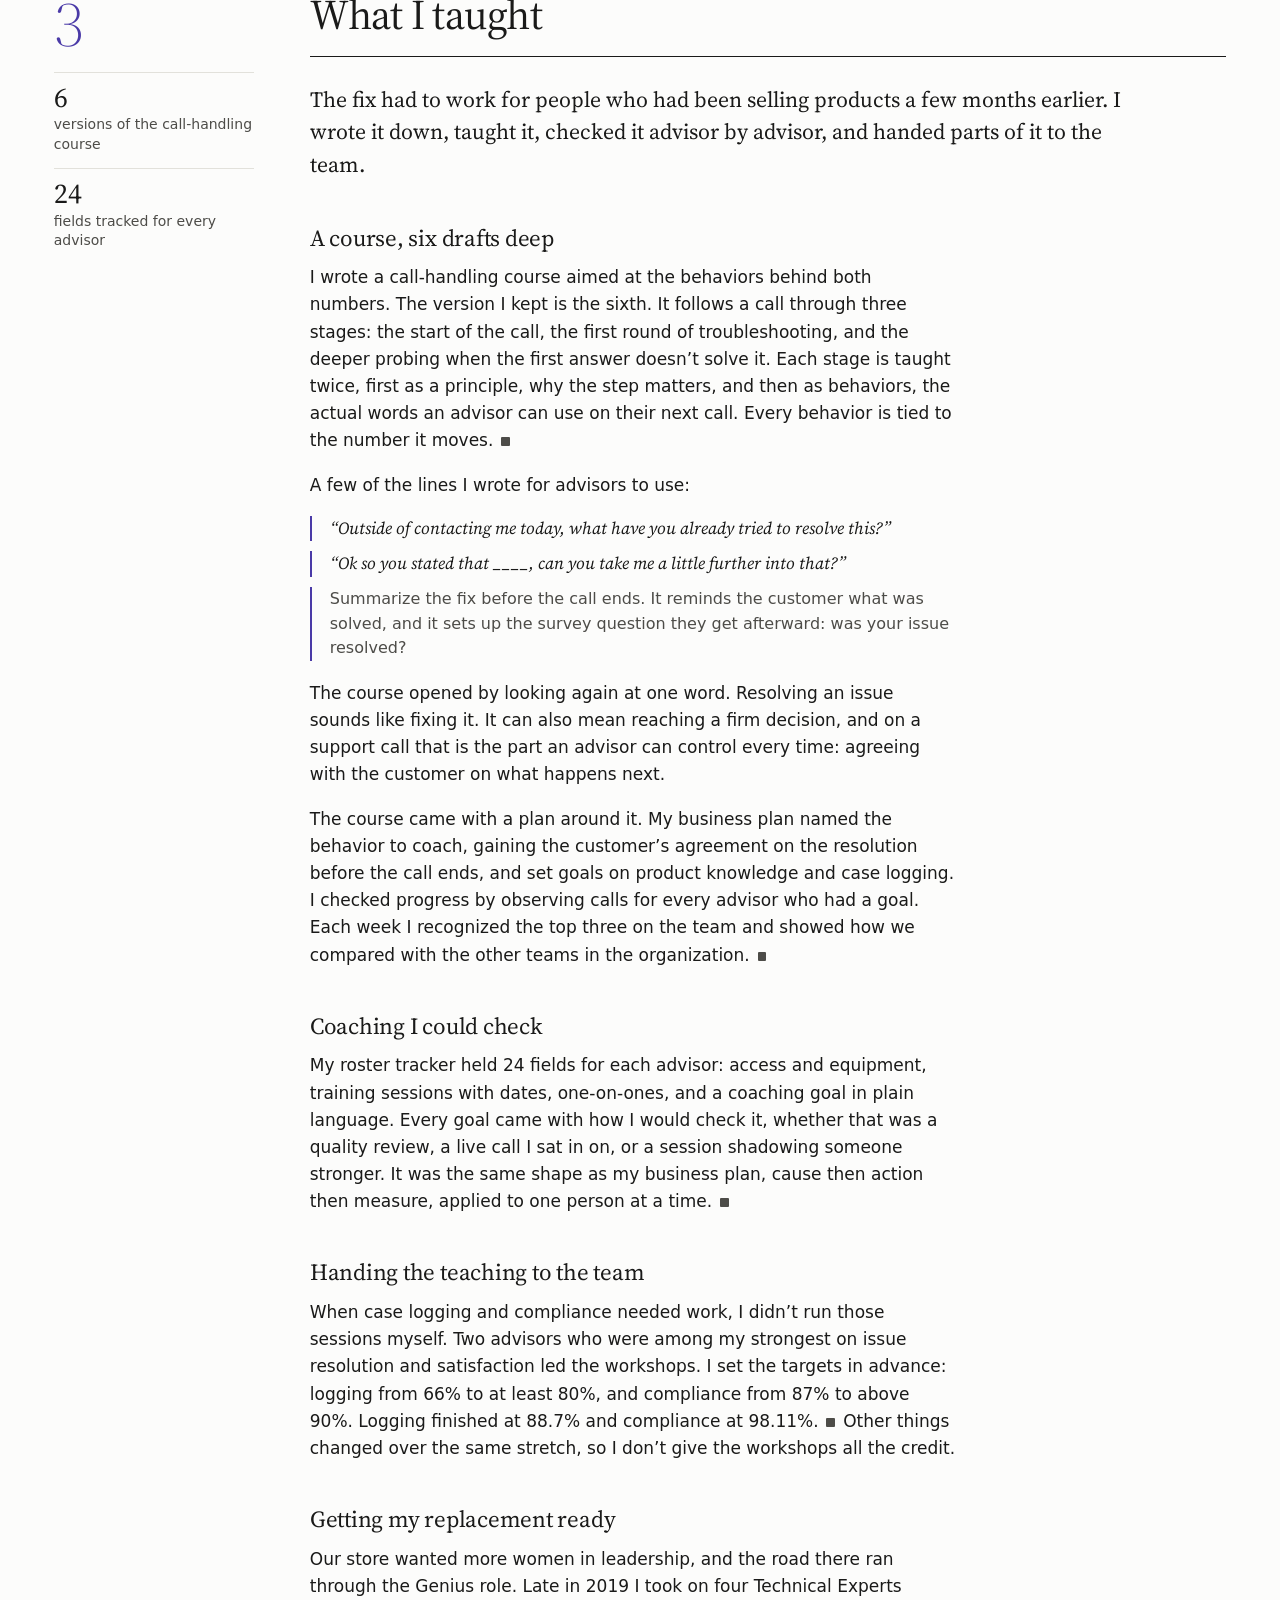
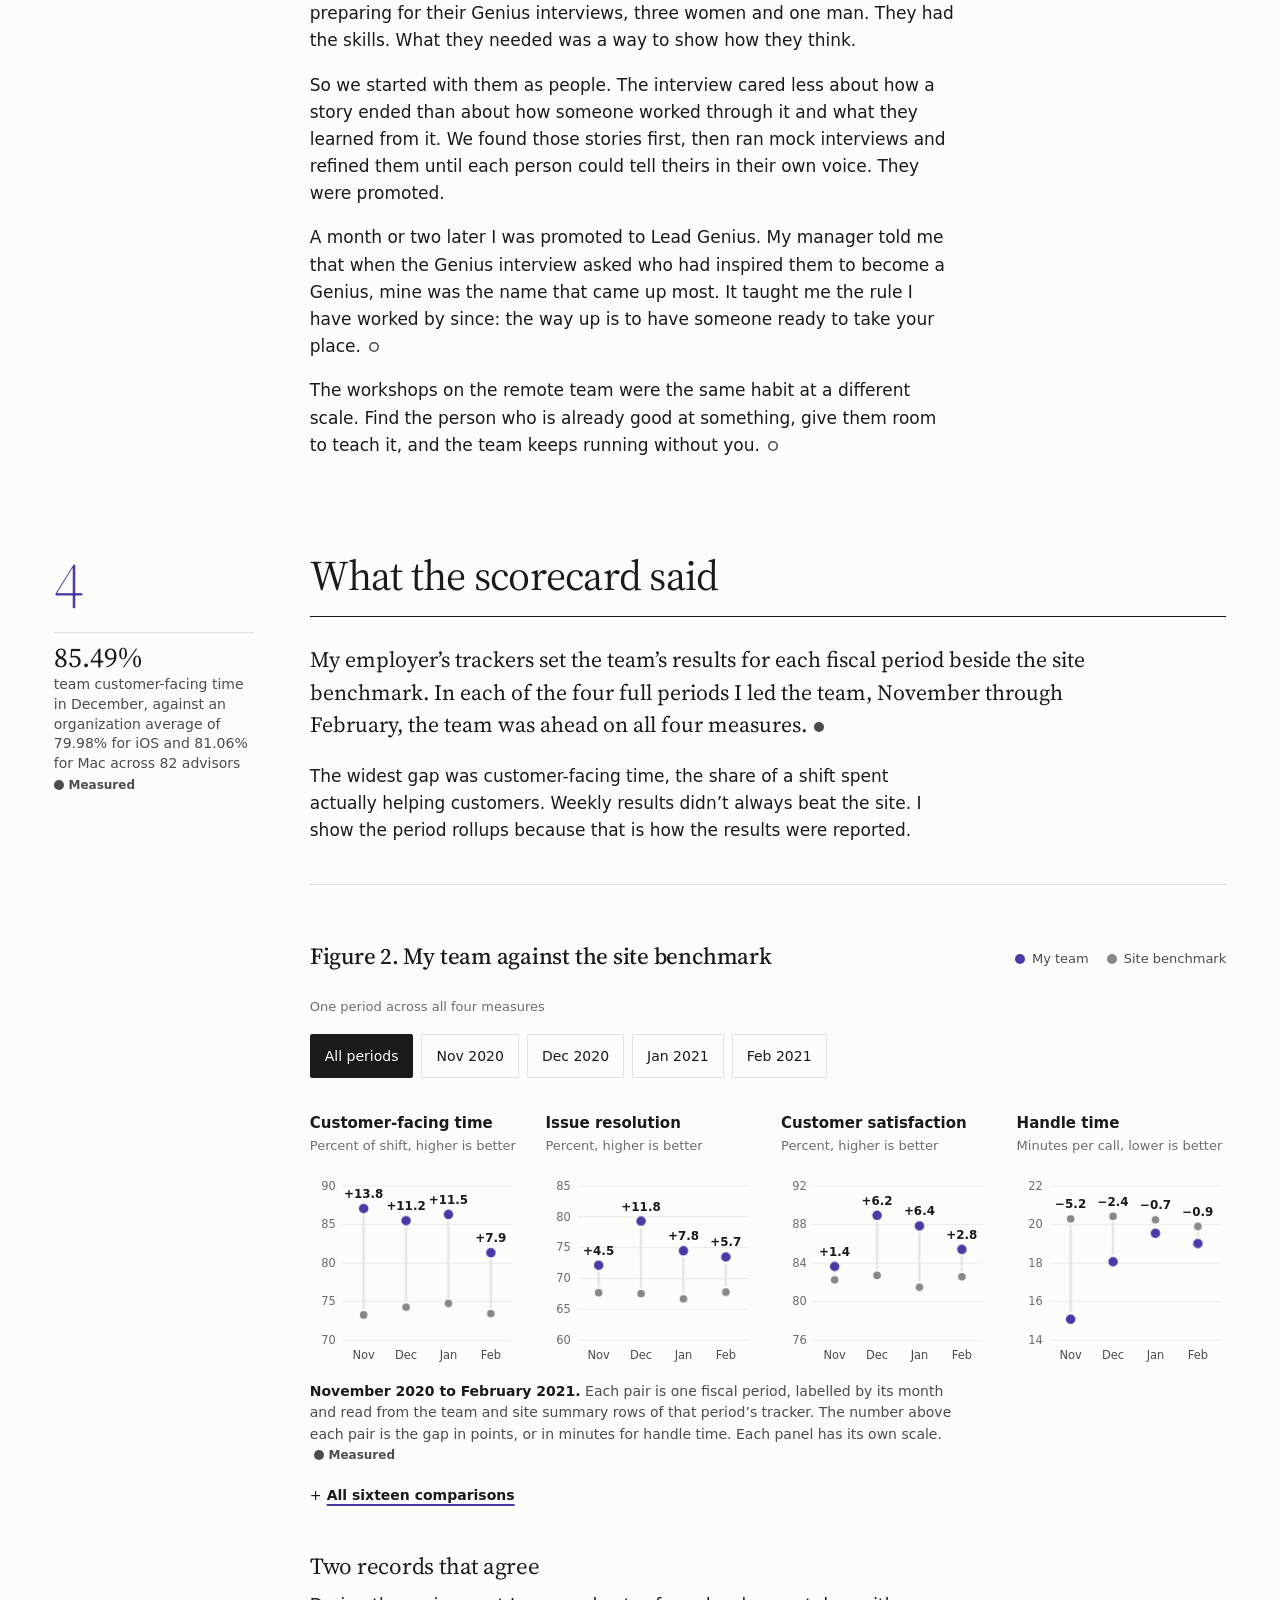
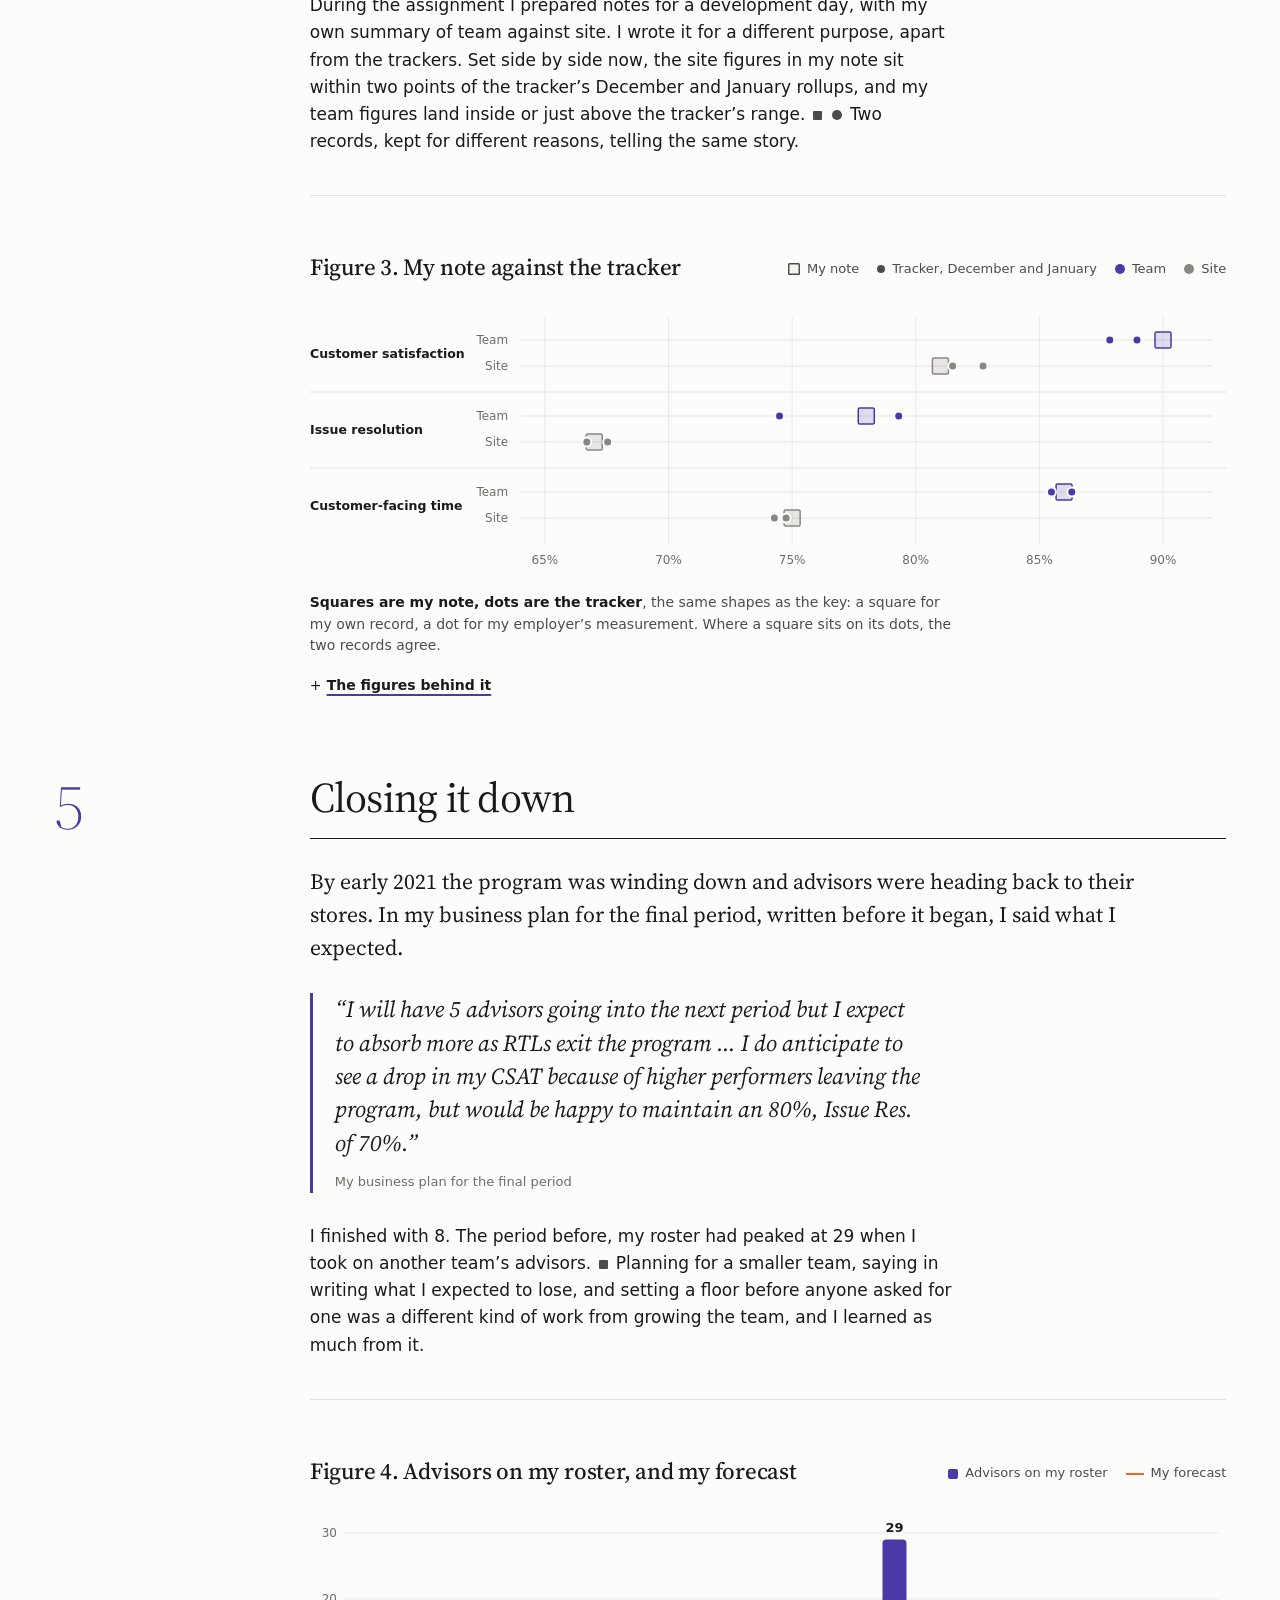
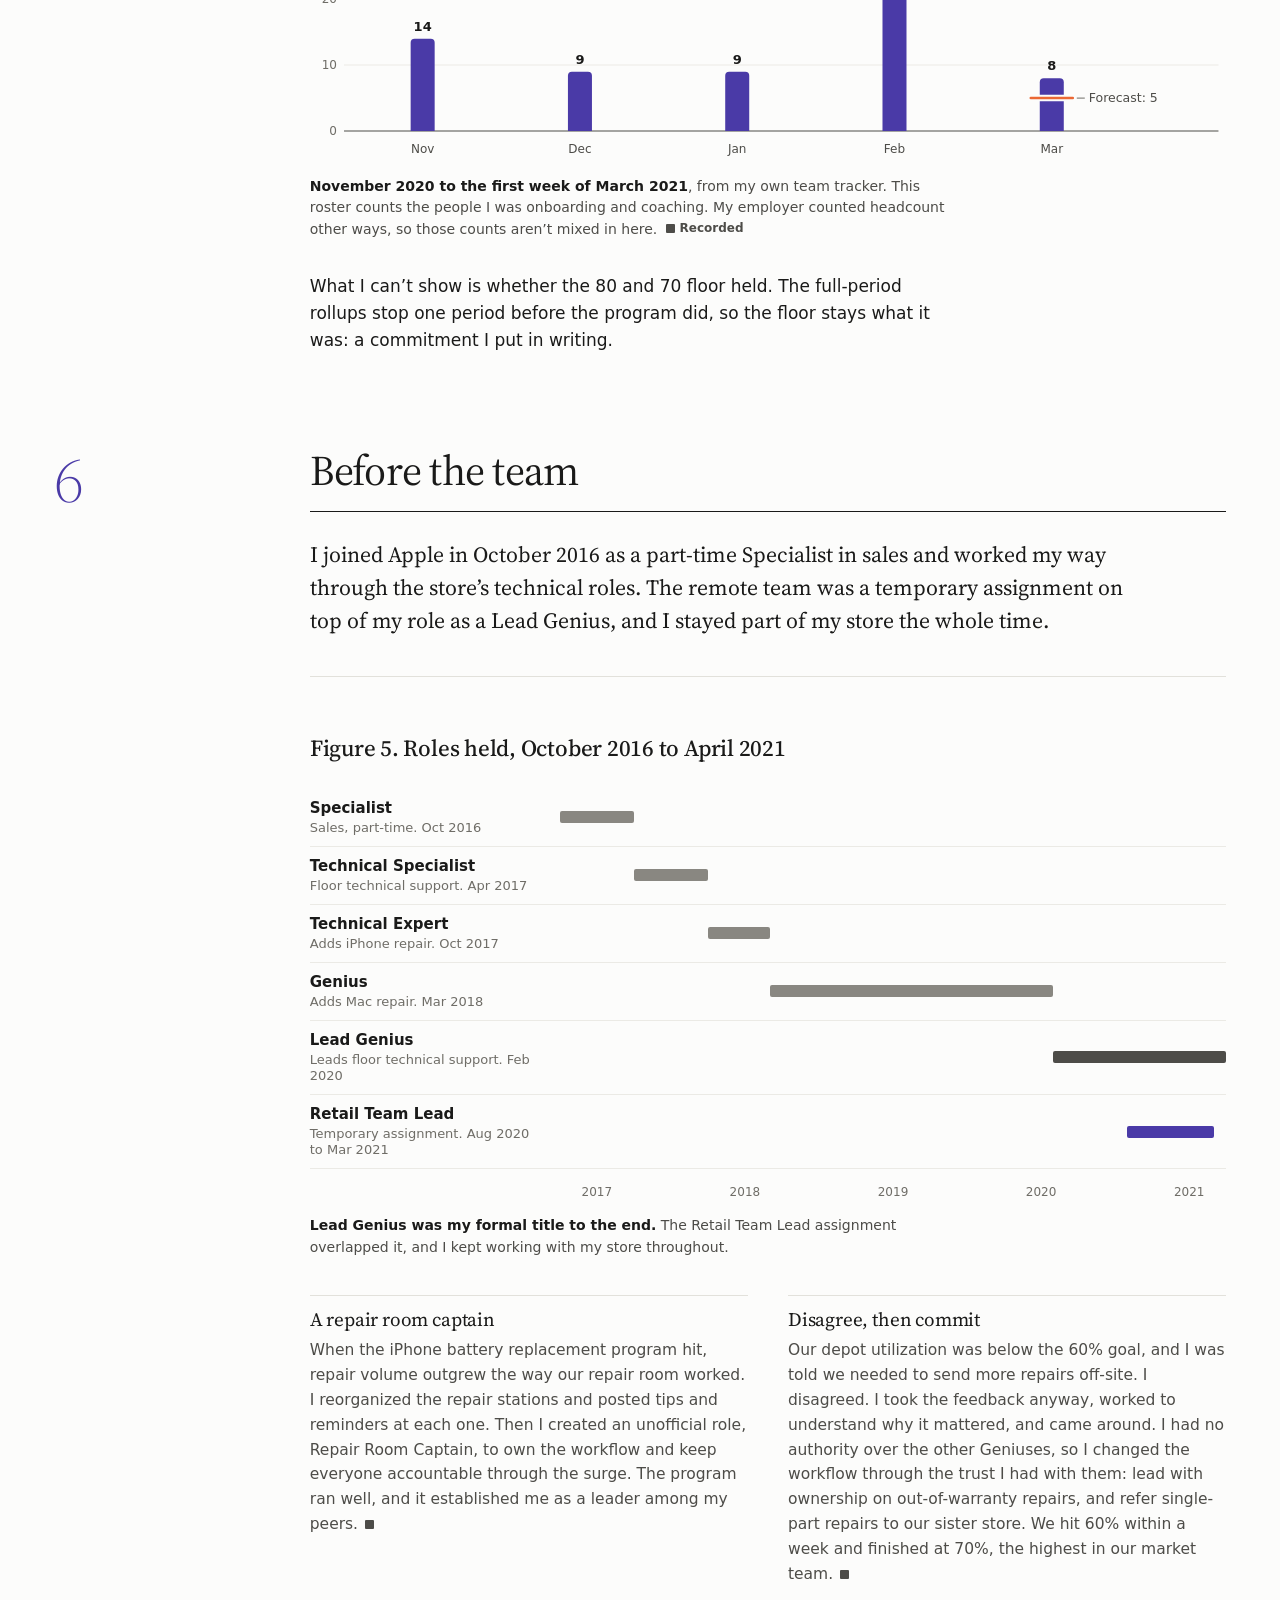
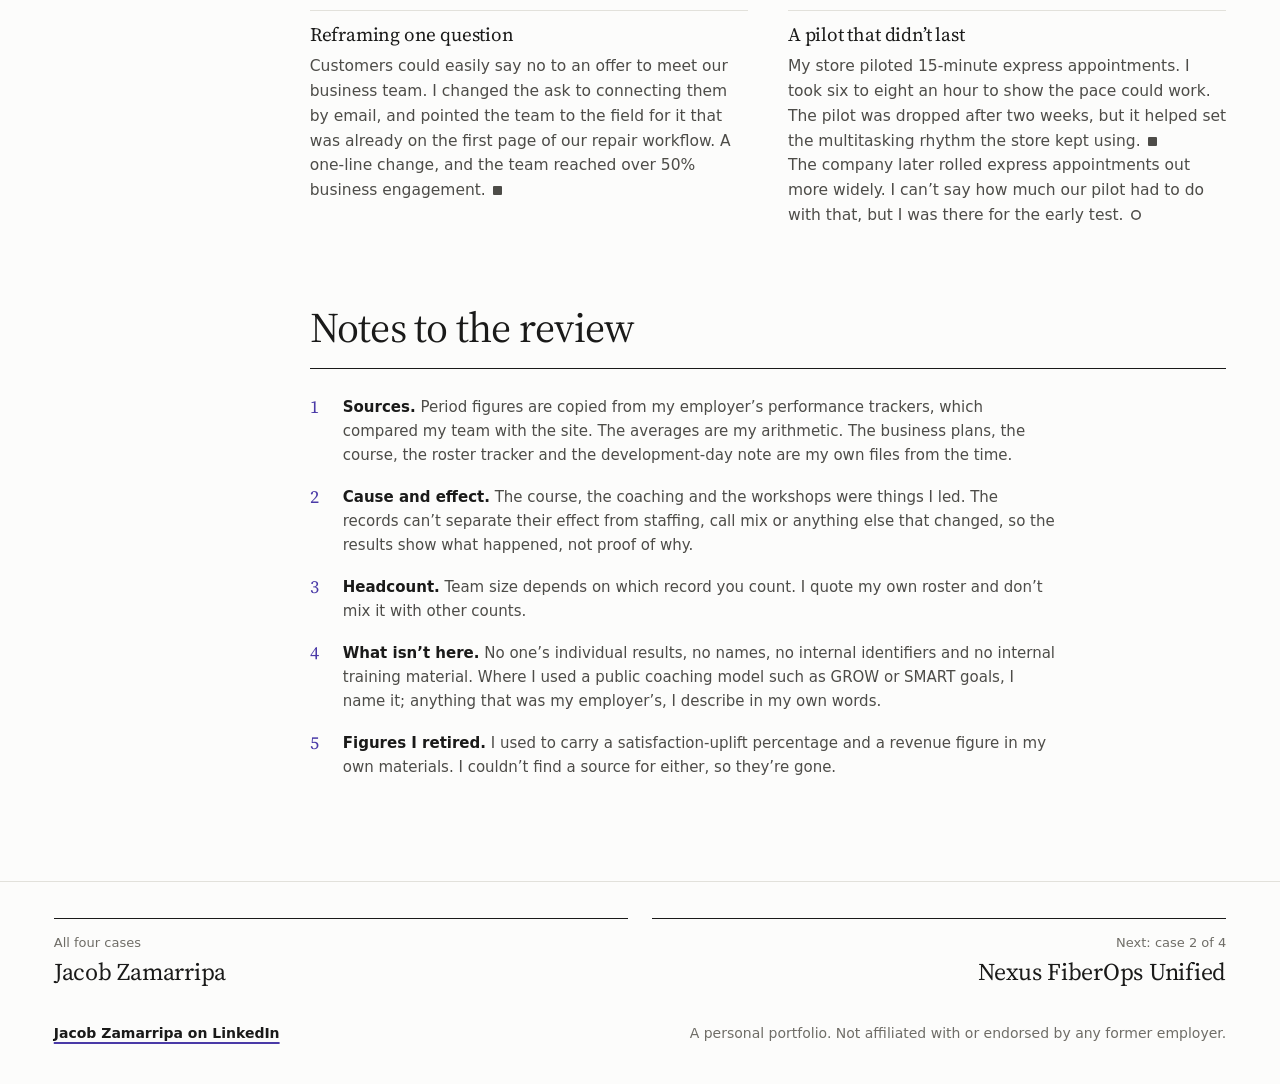
==== commit db89c67a: "Redesign portfolio with guided evidence paths and visual demos" ====
--- a/apple-rtl/index.html
+++ b/apple-rtl/index.html
@@ -3,898 +3,685 @@
 <head>
 <meta charset="utf-8">
 <meta name="viewport" content="width=device-width, initial-scale=1">
-<link rel="icon" href="data:image/svg+xml,<svg xmlns=%22http://www.w3.org/2000/svg%22 viewBox=%220 0 100 100%22><text y=%22.9em%22 font-size=%2290%22>&#128203;</text></svg>">
-<title>Period Review — Retail at Home | Jacob Zamarripa</title>
-<meta name="description" content="A retrospective on leading a distributed at-home technical support team: the diagnosis, the training built against it, and four periods of employer-reported results. A personal retrospective by a former employee; not affiliated with or endorsed by Apple Inc.">
+<title>Apple: Period Review | Jacob Zamarripa</title>
+<meta name="description" content="Jacob Zamarripa's review of the distributed support team he led at Apple in 2020 and 2021: what was holding it back, what he taught, and four periods of results against the site benchmark.">
 <meta name="robots" content="index,follow">
-<meta property="og:title" content="Period Review — Retail at Home">
-<meta property="og:description" content="Diagnose, build, measure — with the measurement produced by someone else.">
+<meta property="og:title" content="Apple: Period Review">
+<meta property="og:description" content="A distributed support team, the problem I found, what I taught, and four periods of results against the site benchmark.">
 <meta property="og:type" content="article">
 <meta property="og:image" content="https://jacobzamarripa.github.io/portfolio/apple-rtl/og-period-review.png">
+<meta property="og:url" content="https://jacobzamarripa.github.io/portfolio/apple-rtl/">
+<meta property="og:image:width" content="1200">
+<meta property="og:image:height" content="630">
+<meta property="og:image:alt" content="Period Review, case 1 of 4 by Jacob Zamarripa: a printed-report title page for a distributed support team review.">
+<meta name="twitter:card" content="summary_large_image">
+<meta name="twitter:image" content="https://jacobzamarripa.github.io/portfolio/apple-rtl/og-period-review.png">
 <link rel="canonical" href="https://jacobzamarripa.github.io/portfolio/apple-rtl/">
-<meta property="og:url" content="https://jacobzamarripa.github.io/portfolio/apple-rtl/">
+<link rel="preconnect" href="https://fonts.googleapis.com">
+<link rel="preconnect" href="https://fonts.gstatic.com" crossorigin>
+<link rel="stylesheet" href="https://fonts.googleapis.com/css2?family=Source+Serif+4:ital,opsz,wght@0,8..60,300..700;1,8..60,300..700&display=swap">
+<link rel="stylesheet" href="../assets/frame.css">
+<link rel="icon" href="../assets/favicon.svg" type="image/svg+xml">
+<script src="../assets/frame.js" defer></script>
+<link rel="stylesheet" href="../assets/portfolio-explore.css">
+<script src="../assets/explore-data.js" defer></script>
+<script src="../assets/portfolio-explore.js" defer></script>
+<script src="figures.js" defer></script>
 <style>
-/* ============================================================
-   PERIOD REVIEW — its own identity: the operating document.
-   Warm paper plane, hairline rules, ink-forward, tabular figures.
-   Deliberately NOT the cool-slate + blue of the two sibling pages,
-   and deliberately not anyone else's brand.
-   Chart palette validated with the dataviz validator, --pairs all,
-   both modes. See .private/apple-rtl/CHART_DATA.md §5.
-   ============================================================ */
-
+/* =====================================================================
+   Period Review: the operating review. A printed period report: serif
+   headings, a margin column for section numbers and side notes, figures
+   with numbers and captions, generous white space. Body text uses the
+   visitor's system face. Chart palette (violet / orange / grey) validated
+   with the dataviz validator against both page colours.
+   Figures are drawn by figures.js; their JS-off copies are written in by
+   node .private/redesign-2026-10/apple-figs-sync.js apple-rtl/index.html
+   ===================================================================== */
 :root{
-  --topbar-h:54px;
-  --plane:#f9f9f7;
-  --surface:#fcfcfb;
-  --sunken:#f2f1ec;
-  --ink:#0b0b0b;
-  --ink-2:#52514e;
-  --muted:#898781;
-  --rule:#e1e0d9;
-  --axis:#c3c2b7;
-  --accent:#4a3aa7;
-  --accent-wash:rgba(74,58,167,.09);
-  --accent-line:rgba(74,58,167,.28);
-  --flag:#eb6834;
-  --flag-wash:rgba(235,104,52,.13);
-  --ctx:#898781;
-  --good:#006300;
-  --ring:rgba(11,11,11,.10);
-  --shadow:0 1px 2px rgba(11,11,11,.05);
+  --rv-bg:#fcfcfb;
+  --rv-ink:#1a1a19;
+  --rv-ink2:#4d4c48;
+  --rv-muted:#6f6d67;
+  --rv-rule:#e2e1db;
+  --rv-grid:#ebeae5;
+  --rv-shade:#f4f3ef;
+  --rv-team:#4a3aa7;
+  --rv-team-wash:rgba(74,58,167,.16);
+  --rv-flag:#eb6834;
+  --rv-flag-wash:rgba(235,104,52,.11);
+  --rv-ctx:#898781;
+  --rv-serif:"Source Serif 4","Iowan Old Style","Palatino Linotype",Georgia,serif;
+  --rv-sans:system-ui,-apple-system,"Segoe UI",Roboto,"Helvetica Neue",Arial,sans-serif;
+  --rv-gutter:clamp(16px,4.2vw,56px);
+
+  --fr-bg:var(--rv-bg);
+  --fr-surface:var(--rv-shade);
+  --fr-ink:var(--rv-ink);
+  --fr-ink-2:var(--rv-ink2);
+  --fr-muted:var(--rv-muted);
+  --fr-rule:var(--rv-rule);
+  --fr-mark:var(--rv-team);
+  --fr-mark-ink:var(--rv-team);
+  --fr-sans:var(--rv-sans);
+  --fr-serif:var(--rv-serif);
+  --fr-max:1180px;
+  --fr-gutter:var(--rv-gutter);
   color-scheme:light;
 }
-@media (prefers-color-scheme: dark){
-  :root:not([data-theme="light"]){
-    --plane:#0d0d0d;
-    --surface:#1a1a19;
-    --sunken:#141413;
-    --ink:#ffffff;
-    --ink-2:#c3c2b7;
-    --muted:#898781;
-    --rule:#2c2c2a;
-    --axis:#383835;
-    --accent:#9085e9;
-    --accent-wash:rgba(144,133,233,.13);
-    --accent-line:rgba(144,133,233,.34);
-    --flag:#d95926;
-    --flag-wash:rgba(217,89,38,.18);
-    --ctx:#898781;
-    --good:#0ca30c;
-    --ring:rgba(255,255,255,.10);
-    --shadow:none;
+@media (prefers-color-scheme:dark){
+  :root{
+    --rv-bg:#1a1a19;
+    --rv-ink:#f1f0eb;
+    --rv-ink2:#c9c8c0;
+    --rv-muted:#a09e96;
+    --rv-rule:#363632;
+    --rv-grid:#2a2a28;
+    --rv-shade:#222220;
+    --rv-team:#9085e9;
+    --rv-team-wash:rgba(144,133,233,.2);
+    --rv-flag:#d95926;
+    --rv-flag-wash:rgba(217,89,38,.16);
+    --rv-ctx:#898781;
+    --fr-mark-ink:#b3abf2;
     color-scheme:dark;
   }
 }
-:root[data-theme="dark"]{
-  --plane:#0d0d0d;
-  --surface:#1a1a19;
-  --sunken:#141413;
-  --ink:#ffffff;
-  --ink-2:#c3c2b7;
-  --muted:#898781;
-  --rule:#2c2c2a;
-  --axis:#383835;
-  --accent:#9085e9;
-  --accent-wash:rgba(144,133,233,.13);
-  --accent-line:rgba(144,133,233,.34);
-  --flag:#d95926;
-  --flag-wash:rgba(217,89,38,.18);
-  --ctx:#898781;
-  --good:#0ca30c;
-  --ring:rgba(255,255,255,.10);
-  --shadow:none;
-  color-scheme:dark;
-}
-
-*{box-sizing:border-box}
-html{-webkit-text-size-adjust:100%}
+
+*,*::before,*::after{box-sizing:border-box}
+html{-webkit-text-size-adjust:100%;scroll-behavior:smooth}
+@media (prefers-reduced-motion:reduce){html{scroll-behavior:auto}}
 body{
-  margin:0;background:var(--plane);color:var(--ink);
-  font-family:system-ui,-apple-system,"Segoe UI",sans-serif;
-  font-size:15px;line-height:1.62;
-  font-variant-numeric:tabular-nums;
-  transition:background-color .2s,color .2s;
+  margin:0;background:var(--rv-bg);color:var(--rv-ink);
+  font:400 1.0625rem/1.6 var(--rv-sans);
+  -webkit-font-smoothing:antialiased;text-rendering:optimizeLegibility;
 }
 a{color:inherit}
-h1,h2,h3,h4{margin:0;line-height:1.22;letter-spacing:-.012em}
 p{margin:0 0 1em}
-p:last-child{margin-bottom:0}
-
-.wrap{max-width:1180px;margin:0 auto;padding:0 22px}
-
-/* ---------- topbar (shared chrome pattern) ---------- */
-.topbar{position:sticky;top:0;z-index:100;height:var(--topbar-h);
-  background:color-mix(in srgb,var(--plane) 88%,transparent);
-  backdrop-filter:saturate(1.6) blur(12px);border-bottom:1px solid var(--rule)}
-.topbar-inner{height:var(--topbar-h);display:flex;align-items:center;justify-content:space-between;gap:14px}
-.topbar-left{display:flex;align-items:center;gap:11px;min-width:0}
-.topbar-right{display:flex;align-items:center;gap:9px}
-.mark{width:24px;height:24px;border-radius:5px;border:1px solid var(--accent-line);
-  background:var(--accent-wash);display:grid;place-items:center;flex:none}
-.mark i{display:block;width:9px;height:9px;border-radius:1px;
-  border-left:2px solid var(--accent);border-bottom:2px solid var(--accent)}
-.tb-name{font-size:13px;font-weight:800;letter-spacing:-.01em;white-space:nowrap}
-.tb-pill{font-size:10px;font-weight:800;letter-spacing:.07em;text-transform:uppercase;
-  color:var(--ink-2);border:1px solid var(--rule);border-radius:999px;padding:3px 9px;white-space:nowrap}
-.tb-chip{font-size:10px;font-weight:800;letter-spacing:.07em;text-transform:uppercase;
-  color:var(--accent);background:var(--accent-wash);border-radius:999px;padding:3px 9px;white-space:nowrap}
-.theme-btn{width:30px;height:30px;border-radius:8px;border:1px solid var(--rule);
-  background:var(--surface);color:var(--ink-2);font-size:13px;cursor:pointer;line-height:1;
-  transition:transform .18s,border-color .18s}
-.theme-btn:hover{transform:translateY(-1px);border-color:var(--axis)}
-.tb-link{font-size:12px;font-weight:800;text-decoration:none;color:var(--accent);white-space:nowrap}
-.tb-link:hover{text-decoration:underline}
-
-/* ---------- shell grid + rail ---------- */
-.shellgrid{display:grid;grid-template-columns:186px minmax(0,1fr);gap:34px;padding-top:26px;padding-bottom:60px}
-.railnav{position:sticky;top:calc(var(--topbar-h) + 20px);display:flex;flex-direction:column;gap:1px;align-self:start}
-.rail-label{padding:0 11px 8px;font-size:9px;font-weight:900;letter-spacing:.15em;
-  text-transform:uppercase;color:var(--muted)}
-.railnav a{display:flex;align-items:baseline;gap:9px;padding:7px 11px;border-left:2px solid transparent;
-  color:var(--ink-2);text-decoration:none;font-size:12.5px;font-weight:700;transition:color .18s,background .18s}
-.railnav a:hover{color:var(--ink);background:var(--surface)}
-.railnav a.is-current{color:var(--ink);border-left-color:var(--accent);background:var(--surface)}
-.railnav a .n{font-family:ui-monospace,SFMono-Regular,Menlo,monospace;font-size:9.5px;font-weight:600;color:var(--muted)}
-.railnav a.is-current .n{color:var(--accent)}
-.railnav a:focus-visible{outline:2px solid var(--accent);outline-offset:-2px}
-.rail-meta{margin-top:22px;padding:0 11px;display:grid;gap:13px;border-top:1px solid var(--rule);padding-top:16px}
-.rail-meta small{display:block;font-size:8.5px;font-weight:900;letter-spacing:.13em;
-  text-transform:uppercase;color:var(--muted)}
-.rail-meta b{display:block;font-size:11px;font-weight:700;color:var(--ink-2);line-height:1.4;margin-top:3px}
-.content{min-width:0}
-
-/* ---------- document sections ---------- */
-.sec{margin-bottom:52px;scroll-margin-top:calc(var(--topbar-h) + 18px)}
-.sec-head{display:flex;align-items:baseline;gap:12px;padding-bottom:11px;margin-bottom:20px;border-bottom:2px solid var(--ink)}
-.sec-num{font-family:ui-monospace,SFMono-Regular,Menlo,monospace;font-size:11px;font-weight:600;color:var(--muted)}
-.sec-title{font-size:20px;font-weight:800}
-.sec-kicker{margin-left:auto;font-size:10px;font-weight:800;letter-spacing:.1em;
-  text-transform:uppercase;color:var(--muted);white-space:nowrap}
-.lede{font-size:16.5px;line-height:1.6;color:var(--ink-2);max-width:66ch}
-.body-copy{max-width:68ch}
-.body-copy h4{font-size:13.5px;font-weight:800;margin:22px 0 7px;letter-spacing:0}
-
-.card{background:var(--surface);border:1px solid var(--rule);border-radius:12px;padding:18px 20px;box-shadow:var(--shadow)}
-.note{background:var(--sunken);border:1px solid var(--rule);border-left:3px solid var(--axis);
-  border-radius:0 10px 10px 0;padding:13px 16px;font-size:13.5px;color:var(--ink-2)}
-.pull{border-left:3px solid var(--accent);padding:2px 0 2px 16px;margin:18px 0;
-  font-size:16px;line-height:1.55;color:var(--ink)}
-.pull cite{display:block;margin-top:7px;font-style:normal;font-size:11.5px;font-weight:700;
-  letter-spacing:.05em;text-transform:uppercase;color:var(--muted)}
-.mono{font-family:ui-monospace,SFMono-Regular,Menlo,monospace;font-size:12px}
-.nowrap{white-space:nowrap}
-
-/* ---------- hero: the review header block ---------- */
-.hero{background:var(--surface);border:1px solid var(--rule);border-radius:14px;
-  padding:28px 30px 26px;box-shadow:var(--shadow);margin-bottom:34px}
-.hero-bar{display:flex;align-items:center;gap:10px;flex-wrap:wrap;margin-bottom:16px}
-.hero-stamp{font-family:ui-monospace,SFMono-Regular,Menlo,monospace;font-size:10px;font-weight:600;
-  letter-spacing:.08em;text-transform:uppercase;color:var(--accent);
-  border:1px solid var(--accent-line);background:var(--accent-wash);border-radius:4px;padding:3px 8px}
-.hero-dates{font-family:ui-monospace,SFMono-Regular,Menlo,monospace;font-size:10.5px;color:var(--muted)}
-.hero h1{font-size:clamp(27px,4.1vw,40px);font-weight:800;letter-spacing:-.028em;max-width:19ch}
-.hero-sub{margin-top:13px;font-size:16.5px;line-height:1.55;color:var(--ink-2);max-width:60ch}
-.hero-role{margin-top:20px;padding-top:17px;border-top:1px solid var(--rule);
-  display:grid;grid-template-columns:repeat(auto-fit,minmax(148px,1fr));gap:16px}
-.hero-role div small{display:block;font-size:8.5px;font-weight:900;letter-spacing:.13em;
-  text-transform:uppercase;color:var(--muted);margin-bottom:3px}
-.hero-role div b{font-size:13px;font-weight:800;line-height:1.35;display:block}
-.disclaim{margin-top:19px;padding:11px 14px;border:1px dashed var(--axis);border-radius:9px;
-  font-size:11.5px;line-height:1.5;color:var(--ink-2);background:var(--sunken)}
-
-/* ---------- three-tier truth boundary ---------- */
-.tiers{display:grid;gap:9px}
-.tier{display:grid;grid-template-columns:auto minmax(0,1fr);gap:13px;align-items:start;
-  padding:14px 16px;border:1px solid var(--rule);border-radius:11px;background:var(--surface)}
-.tier-mark{width:15px;height:15px;border-radius:50%;margin-top:4px;flex:none;border:2px solid var(--accent)}
-.tier-1 .tier-mark{background:var(--accent)}
-.tier-2 .tier-mark{background:linear-gradient(90deg,var(--accent) 0 50%,transparent 50% 100%)}
-.tier-3 .tier-mark{background:transparent;border-color:var(--muted);border-style:dotted}
-.tier b{display:block;font-size:13.5px;font-weight:800;margin-bottom:3px}
-.tier p{font-size:13px;color:var(--ink-2);margin:0}
-.tier-tag{font-family:ui-monospace,SFMono-Regular,Menlo,monospace;font-size:9px;font-weight:600;
-  letter-spacing:.08em;text-transform:uppercase;padding:2px 6px;border-radius:4px;margin-left:8px;
-  vertical-align:2px;border:1px solid var(--rule);color:var(--muted)}
-
-/* ---------- evidence tag used inline in copy ---------- */
-.ev{display:inline-flex;align-items:center;gap:5px;font-family:ui-monospace,SFMono-Regular,Menlo,monospace;
-  font-size:9.5px;font-weight:600;letter-spacing:.06em;text-transform:uppercase;
-  padding:1px 6px;border-radius:4px;border:1px solid var(--rule);color:var(--muted);
-  white-space:nowrap;vertical-align:1px}
-.ev::before{content:"";width:7px;height:7px;border-radius:50%;border:1.5px solid var(--accent)}
-.ev-1::before{background:var(--accent)}
-.ev-2::before{background:linear-gradient(90deg,var(--accent) 0 50%,transparent 50% 100%)}
-.ev-3::before{background:transparent;border-color:var(--muted);border-style:dotted}
-
-/* ---------- the loop: three steps ---------- */
-.loop{display:grid;grid-template-columns:repeat(3,minmax(0,1fr));gap:12px;margin-bottom:26px}
-.step{background:var(--surface);border:1px solid var(--rule);border-radius:11px;padding:15px 17px;position:relative}
-.step-n{font-family:ui-monospace,SFMono-Regular,Menlo,monospace;font-size:10px;font-weight:600;
-  color:var(--accent);letter-spacing:.08em;text-transform:uppercase}
-.step b{display:block;font-size:14.5px;font-weight:800;margin:5px 0 6px}
-.step p{font-size:12.5px;color:var(--ink-2);margin:0}
-.step.is-on{border-color:var(--accent);box-shadow:0 0 0 2px var(--accent-wash)}
-
-/* ---------- figures / charts ---------- */
-.fig{background:var(--surface);border:1px solid var(--rule);border-radius:12px;
-  padding:17px 19px 15px;box-shadow:var(--shadow);margin-bottom:18px}
-.fig-head{display:flex;align-items:flex-start;gap:12px;flex-wrap:wrap;margin-bottom:3px}
-.fig-title{font-size:14.5px;font-weight:800;letter-spacing:-.008em}
-.fig-sub{font-size:12.5px;color:var(--ink-2);margin:4px 0 13px;max-width:74ch}
-.fig-chip{margin-left:auto;font-family:ui-monospace,SFMono-Regular,Menlo,monospace;font-size:9px;
-  font-weight:600;letter-spacing:.08em;text-transform:uppercase;padding:3px 8px;border-radius:5px;
-  border:1px solid var(--flag);color:var(--flag);background:var(--flag-wash);white-space:nowrap}
-.fig-plot{width:100%;overflow-x:auto}
-.fig-plot svg{display:block;max-width:100%;height:auto}
-.fig-foot{margin-top:11px;padding-top:10px;border-top:1px solid var(--rule);
-  font-size:11.5px;line-height:1.5;color:var(--muted)}
-.legend{display:flex;flex-wrap:wrap;gap:15px;margin:2px 0 12px;font-size:11.5px;font-weight:700;color:var(--ink-2)}
-.legend span{display:inline-flex;align-items:center;gap:6px}
-.legend i{display:block;width:11px;height:11px;border-radius:50%;flex:none}
-.grid2{display:grid;grid-template-columns:repeat(2,minmax(0,1fr));gap:14px}
-
-/* ---------- KPI / stat tiles ---------- */
-.tiles{display:grid;grid-template-columns:repeat(auto-fit,minmax(168px,1fr));gap:12px;margin-bottom:18px}
-.tile{background:var(--surface);border:1px solid var(--rule);border-radius:11px;padding:14px 16px}
-.tile small{display:block;font-size:8.5px;font-weight:900;letter-spacing:.13em;
-  text-transform:uppercase;color:var(--muted);margin-bottom:6px}
-.tile b{display:block;font-size:26px;font-weight:800;letter-spacing:-.03em;line-height:1.05}
-.tile em{display:block;font-style:normal;font-size:11.5px;color:var(--ink-2);margin-top:5px;line-height:1.4}
-.tile-accent b{color:var(--accent)}
-
-/* ---------- tables ---------- */
-.tbl-wrap{overflow-x:auto;border:1px solid var(--rule);border-radius:10px;background:var(--surface)}
-table{border-collapse:collapse;width:100%;font-size:12.5px;min-width:420px}
-th,td{padding:8px 12px;text-align:left;border-bottom:1px solid var(--rule);white-space:nowrap}
-th{font-size:9px;font-weight:900;letter-spacing:.1em;text-transform:uppercase;color:var(--muted);
-  background:var(--sunken)}
-td.num,th.num{text-align:right;font-variant-numeric:tabular-nums}
-tr:last-child td{border-bottom:0}
-.tbl-note{font-size:11.5px;color:var(--muted);margin-top:8px}
-details{margin-top:11px}
-summary{font-size:11.5px;font-weight:800;color:var(--accent);cursor:pointer;
-  padding:5px 0;list-style:none;display:inline-flex;align-items:center;gap:6px}
-summary::-webkit-details-marker{display:none}
-summary::before{content:"+";font-family:ui-monospace,SFMono-Regular,Menlo,monospace;font-weight:600}
-details[open] summary::before{content:"\2212"}
-summary:focus-visible{outline:2px solid var(--accent);outline-offset:3px}
-
-/* ---------- chart tooltip ---------- */
-.tip{position:fixed;z-index:400;pointer-events:none;opacity:0;transform:translateY(3px);
-  transition:opacity .12s,transform .12s;background:var(--ink);color:var(--plane);
-  border-radius:8px;padding:8px 11px;font-size:11.5px;line-height:1.45;font-weight:700;
-  max-width:240px;box-shadow:0 6px 20px rgba(0,0,0,.22)}
-.tip.on{opacity:1;transform:translateY(0)}
-.tip u{display:block;text-decoration:none;font-weight:800;font-size:10px;letter-spacing:.08em;
-  text-transform:uppercase;opacity:.72;margin-bottom:3px}
-
-/* ---------- list of findings ---------- */
-.findings{list-style:none;margin:0;padding:0;display:grid;gap:11px}
-.findings li{display:grid;grid-template-columns:auto minmax(0,1fr);gap:12px;
-  padding:13px 15px;border:1px solid var(--rule);border-radius:10px;background:var(--surface)}
-.findings b{display:block;font-size:13.5px;font-weight:800;margin-bottom:3px}
-.findings p{font-size:12.5px;color:var(--ink-2);margin:0}
-.findings .k{font-family:ui-monospace,SFMono-Regular,Menlo,monospace;font-size:10px;font-weight:600;
-  color:var(--accent);padding-top:3px}
-
-/* ---------- footer ---------- */
-.foot{background:var(--surface);border:1px solid var(--rule);border-radius:14px;
-  padding:26px 28px;box-shadow:var(--shadow);scroll-margin-top:calc(var(--topbar-h) + 18px)}
-.foot h3{font-size:19px;font-weight:800;margin-bottom:9px}
-.foot p{font-size:14px;color:var(--ink-2);max-width:60ch}
-.cta{display:inline-flex;align-items:center;gap:8px;margin-top:15px;padding:10px 17px;
-  background:var(--accent);color:#fff;border-radius:9px;text-decoration:none;font-size:13.5px;font-weight:800;
-  transition:transform .18s,opacity .18s}
-.cta:hover{transform:translateY(-1px);opacity:.93}
-.foot-legal{margin-top:20px;padding-top:15px;border-top:1px solid var(--rule);
-  font-size:11px;line-height:1.6;color:var(--muted);max-width:78ch}
+h1,h2,h3{margin:0;font-family:var(--rv-serif);font-weight:400;color:var(--rv-ink)}
+.rv-lines li.is-note{font:400 1rem/1.55 var(--rv-sans);color:var(--rv-ink2)}
+.rv-wrap{width:min(1180px,100% - 2*var(--rv-gutter));margin-inline:auto}
+
+/* ---------- frame touches ---------- */
+.fr-head .fr-title{font-family:var(--rv-serif);font-weight:500;font-size:.9375rem}
+.fr-pager b{font-family:var(--rv-serif);font-weight:400;letter-spacing:-.01em}
+.fr-pager a{border-top-width:1px}
+.fr-pager a:hover{border-top-color:var(--rv-team)}
+.fr-key{border-top:1px solid var(--rv-ink);border-bottom:1px solid var(--rv-rule);padding:16px 0 18px}
+.fr-key-title{font-weight:600}
+
+/* ---------- cover ---------- */
+.rv-cover{padding:clamp(56px,9vw,120px) 0 clamp(40px,6vw,72px)}
+.rv-org{margin:0 0 18px;font-size:.9375rem;color:var(--rv-ink2)}
+.rv-cover h1{
+  font-size:clamp(3.4rem,10.5vw,8.5rem);line-height:.92;font-weight:300;
+  font-variation-settings:"opsz" 60;letter-spacing:-.035em;
+}
+.rv-cover h1::after{content:"";display:block;width:72px;height:3px;background:var(--rv-team);margin-top:clamp(26px,3.4vw,40px)}
+.rv-stand{
+  margin:clamp(22px,3vw,34px) 0 0;max-width:31em;
+  font:400 clamp(1.25rem,2.1vw,1.625rem)/1.42 var(--rv-serif);color:var(--rv-ink);
+}
+.rv-colophon{
+  margin:clamp(40px,5vw,64px) 0 0;padding-top:16px;border-top:1px solid var(--rv-rule);
+  display:grid;grid-template-columns:repeat(4,minmax(0,1fr));gap:18px 28px;
+}
+.rv-colophon div{min-width:0}
+.rv-colophon dt{font-size:.8125rem;color:var(--rv-muted);margin-bottom:3px}
+.rv-colophon dd{margin:0;font-size:.9375rem;line-height:1.4;font-weight:550}
+.rv-aff{margin:22px 0 0;font-size:.8125rem;color:var(--rv-muted);max-width:60em}
+
+/* ---------- report grid: margin column + main column ---------- */
+.rv-sec{
+  display:grid;grid-template-columns:200px minmax(0,1fr);gap:0 56px;
+  padding:clamp(48px,6vw,80px) 0 0;
+}
+.rv-margin{grid-column:1;padding-top:6px}
+.rv-main{grid-column:2;min-width:0}
+.rv-num{
+  display:block;font:300 clamp(3rem,5vw,4.25rem)/.8 var(--rv-serif);
+  font-variation-settings:"opsz" 60;color:var(--rv-team);font-variant-numeric:lining-nums;
+}
+.rv-sec h2{
+  font-size:clamp(1.875rem,3.4vw,2.625rem);line-height:1.08;letter-spacing:-.018em;
+  padding-bottom:18px;margin-bottom:26px;border-bottom:1px solid var(--rv-ink);
+}
+.rv-main>p,.rv-prose p{max-width:38em}
+.rv-lede{font:400 clamp(1.1875rem,1.7vw,1.375rem)/1.5 var(--rv-serif);color:var(--rv-ink)}
+.rv-main h3{
+  font-size:1.4375rem;line-height:1.2;letter-spacing:-.01em;margin:44px 0 12px;
+}
+.rv-side{margin:22px 0 0;padding:0;list-style:none;display:grid;gap:14px}
+.rv-side li{font-size:.875rem;line-height:1.4;color:var(--rv-ink2);padding-top:10px;border-top:1px solid var(--rv-rule)}
+.rv-side b{display:block;font:400 1.75rem/1.05 var(--rv-serif);color:var(--rv-ink);margin-bottom:3px;font-variant-numeric:lining-nums}
+.rv-side .fr-ev{margin-top:6px}
+
+.rv-nw{white-space:nowrap}
+.rv-lines{margin:0 0 1.1em;padding:0;list-style:none;display:grid;gap:10px;max-width:38em}
+.rv-lines li{padding-left:18px;border-left:2px solid var(--rv-team);font:italic 400 1.0625rem/1.5 var(--rv-serif);color:var(--rv-ink)}
+
+/* ---------- glance table ---------- */
+.rv-table{width:100%;border-collapse:collapse;font-size:.9375rem;font-variant-numeric:tabular-nums}
+.rv-table caption{caption-side:bottom;text-align:left;padding-top:12px;font-size:.8125rem;color:var(--rv-muted);line-height:1.5}
+.rv-table th,.rv-table td{padding:12px 14px 12px 0;text-align:left;border-bottom:1px solid var(--rv-rule);vertical-align:baseline}
+.rv-table thead th{font-size:.8125rem;font-weight:600;color:var(--rv-muted);border-bottom:1px solid var(--rv-ink);padding-top:0}
+.rv-table td.num,.rv-table th.num{text-align:right;padding-right:0}
+.rv-table tbody th{font-weight:550}
+.rv-big{font:400 1.5rem/1 var(--rv-serif);font-variant-numeric:lining-nums tabular-nums;color:var(--rv-ink)}
+.rv-glance td.num:last-child{color:var(--rv-ink2)}
+
+/* ---------- figures ---------- */
+.rv-fig{margin:40px 0 0;padding-top:14px;border-top:1px solid var(--rv-rule)}
+.rv-fig-head{display:flex;flex-wrap:wrap;align-items:baseline;justify-content:space-between;gap:6px 24px;margin-bottom:14px}
+.rv-fig-title{margin:0;font:500 1.1875rem/1.25 var(--rv-serif)}
+.rv-legend{display:flex;flex-wrap:wrap;gap:6px 18px;margin:0;padding:0;list-style:none;font-size:.8125rem;color:var(--rv-ink2)}
+.rv-legend li{display:inline-flex;align-items:center;gap:7px}
+.rv-legend i{display:block;flex:none;width:10px;height:10px;border-radius:50%}
+.rv-legend .k-team{background:var(--rv-team)}
+.rv-legend .k-bar{background:var(--rv-team);border-radius:2px}
+.rv-legend .k-ctx{background:var(--rv-ctx)}
+.rv-legend .k-flag{background:var(--rv-flag)}
+.rv-legend .k-thr{width:18px;height:0;border-radius:0;border-top:1.5px dashed var(--rv-ink2)}
+.rv-legend .k-sq{border-radius:1.5px;width:12px;height:12px;background:var(--rv-shade);box-shadow:inset 0 0 0 1.5px var(--rv-ink2)}
+.rv-legend .k-dot{width:8px;height:8px;background:var(--rv-ink2)}
+.rv-legend .k-fc{width:18px;height:2px;border-radius:0;background:var(--rv-flag)}
+.rv-plot svg{display:block;width:100%;height:auto;max-width:100%;overflow:visible}
+.rv-cap{margin:14px 0 0;max-width:46em;font-size:.875rem;line-height:1.55;color:var(--rv-ink2)}
+.rv-cap b{color:var(--rv-ink);font-weight:600}
+.rv-cap .fr-ev{margin-left:4px}
+
+/* small multiples */
+.rv-multiples{display:grid;grid-template-columns:repeat(4,minmax(0,1fr));gap:28px 26px}
+.rv-panel{min-width:0}
+.rv-panel h4{margin:0 0 2px;font:600 .9375rem/1.3 var(--rv-sans)}
+.rv-panel p{margin:0 0 6px;font-size:.8125rem;color:var(--rv-muted)}
+
+/* SVG marks */
+.rv-svg{font-family:var(--rv-sans)}
+.rv-grid{stroke:var(--rv-grid);stroke-width:1}
+.rv-base{stroke:var(--rv-ink2);stroke-width:1}
+.rv-track{stroke:var(--rv-rule);stroke-width:1}
+.rv-sep{stroke:var(--rv-rule);stroke-width:1}
+.rv-hatch{stroke:var(--rv-muted);stroke-width:1;opacity:.16}
+.rv-wash{fill:var(--rv-flag-wash)}
+.rv-thresh{stroke:var(--rv-ink2);stroke-width:1.5;stroke-dasharray:5 4}
+.rv-tick{fill:var(--rv-muted);font-size:12px;font-variant-numeric:tabular-nums}
+.rv-tick--x{fill:var(--rv-ink2);font-weight:500}
+.rv-lab{fill:var(--rv-ink2);font-size:12.5px;font-weight:500}
+.rv-lab--strong{fill:var(--rv-ink);font-weight:650}
+.rv-note{fill:var(--rv-muted);font-size:12px;font-style:italic}
+.rv-axis{fill:var(--rv-ink2);font-size:12.5px;font-weight:600}
+.rv-delta{fill:var(--rv-ink);font-size:12.5px;font-weight:650;font-variant-numeric:tabular-nums}
+.rv-val{fill:var(--rv-ink);font-size:13px;font-weight:650;font-variant-numeric:tabular-nums}
+.rv-dot{stroke:var(--rv-bg);stroke-width:2}
+.rv-dot--team{fill:var(--rv-team)}
+.rv-dot--flag{fill:var(--rv-flag)}
+.rv-dot--ctx{fill:var(--rv-ctx)}
+.rv-link{stroke:var(--rv-rule);stroke-width:2;stroke-linecap:round}
+.rv-sq--team{fill:var(--rv-team-wash);stroke:var(--rv-team);stroke-width:1.5}
+.rv-sq--ctx{fill:rgba(137,135,129,.18);stroke:var(--rv-ctx);stroke-width:1.5}
+.rv-bar{fill:var(--rv-team)}
+.rv-fc{stroke:var(--rv-flag);stroke-width:2.5;stroke-linecap:round}
+.rv-fc-ring{stroke:var(--rv-bg);stroke-width:6.5;stroke-linecap:round}
+.rv-leader{stroke:var(--rv-muted);stroke-width:1}
+.rv-target{fill:transparent}
+.rv-hit{cursor:default}
+.rv-hit:hover .rv-dot,.rv-hit.is-tip .rv-dot{stroke:var(--rv-ink);stroke-width:1.5}
+.rv-hit:hover .rv-bar,.rv-hit.is-tip .rv-bar{opacity:.86}
+
+/* The one orchestrated moment: when the benchmark figure scrolls into
+   view, each team dot rises from the site value to its own. The resting
+   state is the true chart, so JS-off, reduced motion and full-page
+   captures always show the real values. */
+@keyframes rv-rise{from{transform:translateY(var(--rv-d))}to{transform:none}}
+@keyframes rv-fade{from{opacity:0}to{opacity:1}}
+.fr-motion .rv-bench.is-in .rv-team{animation:rv-rise .9s cubic-bezier(.2,.75,.2,1) both}
+.fr-motion .rv-bench.is-in .rv-link,.fr-motion .rv-bench.is-in .rv-delta{animation:rv-fade .5s ease-out .65s both}
+.fr-motion .rv-bench.is-in .rv-panel:nth-child(2) .rv-team{animation-delay:.12s}
+.fr-motion .rv-bench.is-in .rv-panel:nth-child(3) .rv-team{animation-delay:.24s}
+.fr-motion .rv-bench.is-in .rv-panel:nth-child(4) .rv-team{animation-delay:.36s}
+
+/* data tables behind each figure */
+.rv-data{margin-top:14px}
+.rv-data summary{
+  display:inline-flex;align-items:center;gap:8px;cursor:pointer;list-style:none;
+  font-size:.875rem;font-weight:600;color:var(--rv-ink);
+}
+.rv-data summary span{text-decoration:underline;text-decoration-color:var(--rv-team);text-decoration-thickness:1.5px;text-underline-offset:4px}
+.rv-data summary::-webkit-details-marker{display:none}
+.rv-data summary::before{content:"+";font-weight:400;width:1ch}
+.rv-data[open] summary::before{content:"\2212"}
+.rv-data summary:focus-visible{outline:2px solid var(--rv-team);outline-offset:4px;border-radius:2px}
+.rv-scroll{overflow-x:auto;margin-top:12px}
+.rv-scroll .rv-table{min-width:520px;font-size:.875rem}
+
+/* pull quote */
+.rv-quote{margin:30px 0;padding:0 0 0 22px;border-left:3px solid var(--rv-team);max-width:36em}
+.rv-quote p{margin:0;font:italic 400 clamp(1.1875rem,1.9vw,1.4375rem)/1.45 var(--rv-serif)}
+.rv-quote footer{margin-top:12px;font-size:.8125rem;color:var(--rv-muted)}
+
+/* roles timeline */
+.rv-roles{margin:0;padding:0;list-style:none}
+.rv-role{display:grid;grid-template-columns:230px minmax(0,1fr);gap:6px 20px;align-items:center;padding:10px 0;border-bottom:1px solid var(--rv-grid)}
+.rv-role-name{font-size:.9375rem;font-weight:550;line-height:1.25}
+.rv-role-name small{display:block;font-size:.8125rem;font-weight:400;color:var(--rv-muted);margin-top:2px}
+.rv-track-row{position:relative;height:12px}
+.rv-span{position:absolute;top:0;height:12px;border-radius:2px;background:var(--rv-ctx);left:calc(var(--a) / 54 * 100%);width:calc((var(--b) - var(--a)) / 54 * 100%)}
+.rv-role--lead .rv-span{background:var(--rv-ink2)}
+.rv-role--rtl .rv-span{background:var(--rv-team)}
+.rv-years{display:grid;grid-template-columns:230px minmax(0,1fr);gap:0 20px;margin-top:14px}
+.rv-years-in{position:relative;height:18px}
+.rv-years-in span{position:absolute;top:0;transform:translateX(-50%);font-size:.75rem;color:var(--rv-muted);font-variant-numeric:tabular-nums}
+
+/* in-store moments */
+.rv-moments{margin:36px 0 0;padding:0;list-style:none;display:grid;grid-template-columns:repeat(2,minmax(0,1fr));gap:24px 40px}
+.rv-moments li{padding-top:12px;border-top:1px solid var(--rv-rule)}
+.rv-moments h3{margin:0 0 8px;font-size:1.1875rem}
+.rv-moments p{margin:0;font-size:.96875rem;color:var(--rv-ink2)}
+
+/* notes to the review */
+.rv-notes{margin:0;padding:0;list-style:none;counter-reset:note;display:grid;gap:18px;max-width:44em}
+.rv-notes li{counter-increment:note;display:grid;grid-template-columns:2.2em minmax(0,1fr);font-size:.9375rem;color:var(--rv-ink2)}
+.rv-notes li::before{content:counter(note);font:400 1.125rem/1.35 var(--rv-serif);color:var(--rv-team);font-variant-numeric:lining-nums}
+.rv-notes b{color:var(--rv-ink);font-weight:600}
+.rv-end{padding-bottom:clamp(64px,8vw,104px)}
+
+/* tooltip */
+.rv-tip{
+  position:fixed;z-index:60;left:0;top:0;pointer-events:none;max-width:250px;
+  padding:8px 11px;border-radius:6px;background:var(--rv-ink);color:var(--rv-bg);
+  font:500 .8125rem/1.4 var(--rv-sans);opacity:0;transition:opacity .12s;
+}
+.rv-tip.on{opacity:1}
+.rv-tip b{display:block;font-weight:650;margin-bottom:2px}
 
 /* ---------- responsive ---------- */
-@media(max-width:1000px){
-  .shellgrid{grid-template-columns:minmax(0,1fr);gap:12px;padding-top:12px}
-  .railnav{position:sticky;top:var(--topbar-h);z-index:50;flex-direction:row;overflow-x:auto;
-    gap:3px;min-width:0;padding:9px 0;background:var(--plane);border-bottom:1px solid var(--rule)}
-  .railnav a{border-left:0;border-bottom:2px solid transparent;white-space:nowrap;padding:6px 10px}
-  .railnav a.is-current{border-left:0;border-bottom-color:var(--accent)}
-  .rail-label,.rail-meta{display:none}
-  .loop{grid-template-columns:minmax(0,1fr)}
-  .grid2{grid-template-columns:minmax(0,1fr)}
-}
-@media(max-width:620px){
-  body{font-size:14.5px}
-  .wrap{padding:0 15px}
-  .hero{padding:21px 18px}
-  .fig{padding:14px 14px 12px}
-  .sec{margin-bottom:40px}
-  .tb-pill,.tb-chip{display:none}
-}
-@media (prefers-reduced-motion: reduce){
-  *{transition:none!important;animation:none!important}
-  .cta:hover,.theme-btn:hover{transform:none}
+@media (max-width:1100px){
+  .rv-sec{grid-template-columns:150px minmax(0,1fr);gap:0 36px}
+  .rv-multiples{grid-template-columns:repeat(2,minmax(0,1fr))}
+}
+@media (max-width:860px){
+  .rv-sec{grid-template-columns:minmax(0,1fr)}
+  .rv-margin{display:contents}
+  .rv-num,.rv-main,.rv-side{grid-column:1}
+  .rv-num{order:0;font-size:2.75rem;margin-bottom:14px}
+  .rv-main{order:1}
+  .rv-side{order:2;grid-template-columns:repeat(auto-fit,minmax(150px,1fr));gap:14px 22px;margin:30px 0 0}
+  .rv-colophon{grid-template-columns:repeat(2,minmax(0,1fr))}
+  .rv-role,.rv-years{grid-template-columns:160px minmax(0,1fr)}
+}
+@media (max-width:600px){
+  body{font-size:1rem}
+  .rv-multiples{grid-template-columns:minmax(0,1fr)}
+  .rv-moments{grid-template-columns:minmax(0,1fr)}
+  .rv-role{grid-template-columns:minmax(0,1fr)}
+  .rv-years{grid-template-columns:minmax(0,1fr)}
+  .rv-years>span{display:none}
+  .rv-glance thead th:nth-child(2),.rv-glance tbody td:nth-child(2){display:none}
+  .rv-big{font-size:1.25rem}
+  .rv-table th,.rv-table td{padding-right:10px}
+}
+@media print{
+  .rv-data{display:none}
 }
 </style>
 </head>
 <body>
-
-<div class="topbar"><div class="wrap topbar-inner">
-  <div class="topbar-left">
-    <span class="mark"><i></i></span>
-    <a class="tb-name" href="../" style="color:inherit;text-decoration:none">Portfolio / Period Review</a>
-    <span class="tb-pill">Retail at Home &middot; FY21</span>
-  </div>
-  <div class="topbar-right">
-    <span class="tb-chip">Employer-reported results</span>
-    <button class="theme-btn" id="themeBtn" type="button" aria-label="Switch colour theme"></button>
-    <a class="tb-link" href="https://www.linkedin.com/in/jacobizamarripa" target="_blank" rel="noopener">LinkedIn &rarr;</a>
-  </div>
-</div></div>
-
-<div class="wrap shellgrid">
-  <aside class="railnav" id="railnav" aria-label="Section navigation">
-    <div class="rail-label">Case study</div>
-    <a href="#intro"><span class="n">01</span>Summary</a>
-    <a href="#evidence"><span class="n">02</span>How to read</a>
-    <a href="#loop"><span class="n">03</span>Find it, fix it</a>
-    <a href="#system"><span class="n">04</span>Operating routine</a>
-    <a href="#winddown"><span class="n">05</span>Scale &amp; close</a>
-    <a href="#store"><span class="n">06</span>Career progression</a>
-    <a href="#case"><span class="n">07</span>In my words</a>
-    <a href="#limits"><span class="n">08</span>Limits</a>
-    <a href="#contact"><span class="n">09</span>Contact</a>
-    <div class="rail-meta">
-      <div><small>Operating role</small><b>Retail Team Lead<br>(formal title: Lead Genius)</b></div>
-      <div><small>Period</small><b>Aug 2020 &ndash; Mar 2021<br>Rollups: FY21 P02&ndash;P05</b></div>
-      <div><small>Span</small><b>29-advisor roster<br>7 stores &middot; 2 time zones</b></div>
-      <div><small>Built</small><b>2026 &middot; retrospective</b></div>
-    </div>
-  </aside>
-
-  <main class="content">
-
-  <!-- ============ 01 HERO ============ -->
-  <section class="sec" id="intro">
-    <div class="hero">
-      <div class="hero-bar">
-        <span class="hero-stamp">Period review</span>
-        <span class="hero-dates">Assignment: Aug 2020 &ndash; Mar 2021</span>
-      </div>
-      <h1>Someone else kept the score.</h1>
-      <p class="hero-sub">As a Lead Genius, I took a temporary Retail Team Lead assignment from August 2020 to March 2021, running a distributed at-home technical support team.
-      The benchmark results came from my employer’s reporting.
-      The record shows how I connected coaching, enablement and performance management across seven stores.</p>
-
-      <div class="hero-role">
-        <div><small>Operating role</small><b>Retail Team Lead</b></div>
-        <div><small>Formal title</small><b>Lead Genius</b></div>
-        <div><small>Span</small><b>29-advisor distributed roster</b></div>
-        <div><small>Footprint</small><b>7 stores &middot; 2 time zones</b></div>
-        <div><small>Measured on</small><b>4 KPIs &times; 4 periods</b></div>
-      </div>
-
-      <p class="disclaim"><b>Not affiliated with Apple.</b> This is a personal retrospective written by a
-      former employee. It is not affiliated with, endorsed by, sponsored by, or representative of Apple Inc.
-      No Apple logos, product imagery or internal training material appears here. The company name identifies where the work happened.
-      No individual performance records are reproduced.</p>
-    </div>
-
-    <p class="lede">I used performance analysis to identify a coaching need, built and delivered training, and tracked the team against the site benchmark. This retrospective connects the observed results to the work I led while keeping the limits of that evidence visible.</p>
-  </section>
-
-  <!-- ============ 02 TRUTH BOUNDARY ============ -->
-  <section class="sec" id="evidence">
-    <div class="sec-head">
-      <span class="sec-num">02</span><h2 class="sec-title">How to read this</h2>
-      <span class="sec-kicker">Read this before any number</span>
-    </div>
-    <p class="lede" style="margin-bottom:18px">The page separates employer-reported results from my own artifacts and confirmed account. These labels describe the source of a claim:</p>
-
-    <div class="tiers">
-      <div class="tier tier-1">
-        <span class="tier-mark" aria-hidden="true"></span>
-        <div><b>Apple&rsquo;s own reporting<span class="tier-tag">Measured</span></b>
-        <p>Employer-produced. These figures sit in my former employer's own performance trackers and
-        performance files, where the team row and the site benchmark row were computed side by side by them,
-        not by me. The period results are transcribed from those files; the average deltas are calculated and rounded to one decimal place.</p></div>
-      </div>
-      <div class="tier tier-2">
-        <span class="tier-mark" aria-hidden="true"></span>
-        <div><b>My artifacts, kept at the time<span class="tier-tag">Recorded</span></b>
-        <p>Business plans, the curriculum I wrote, the roster tracker, notes kept while the work was
-        actually happening. Real, and mine, but self-produced &mdash; so I say so.
-        Where a Recorded figure is independently corroborated by a Measured one, I say so.</p></div>
-      </div>
-
-    </div>
-
-    <div class="note" style="margin-top:16px"><b>One deliberate exception.</b> The diagnosis chart in
-    section 03 plots individual advisors. Those dots are invented. The threshold lines, the size of the
-    problem group, and the finding itself are real and quoted; the dot positions are illustrative, because
-    publishing real per-person performance data would be indefensible. It is the only invented data on
-    this page and it is labelled again where it appears.</div>
-  </section>
-
-  <!-- ============ 03 THE LOOP ============ -->
-  <section class="sec" id="loop">
-    <div class="sec-head">
-      <span class="sec-num">03</span><h2 class="sec-title">Find it, fix it, prove it</h2>
-      <span class="sec-kicker">Diagnose &rarr; build &rarr; measure</span>
-    </div>
-    <p class="lede" style="margin-bottom:22px">Most management stories give you the result and ask you to
-    infer the method. This one has all three parts on file, in order, with dates.</p>
-
-    <div class="loop">
-      <div class="step is-on"><span class="step-n">Step 01 &middot; Diagnose</span>
-        <b>Find the driver</b>
-        <p>Customer satisfaction was the metric under pressure. It was not the problem. Every advisor
-        below 80% satisfaction was also below 72% issue resolution.</p></div>
-      <div class="step"><span class="step-n">Step 02 &middot; Build</span>
-        <b>Write the intervention</b>
-        <p>An original call-handling curriculum aimed at the specific behaviours that move both numbers,
-        taken through six revisions and delivered by me.</p></div>
-      <div class="step"><span class="step-n">Step 03 &middot; Measure</span>
-        <b>Let someone else score it</b>
-        <p>Four consecutive full periods, four tracked KPIs, team row against site benchmark row &mdash;
-        in their reporting, not mine.</p></div>
-    </div>
-
-    <!-- ---- CHART 1 : DIAGNOSIS ---- -->
-    <div class="fig">
-      <div class="fig-head">
-        <div>
-          <div class="fig-title">Step 01 &mdash; what the numbers actually said</div>
+<a class="fr-skip" href="#main">Skip to content</a>
+<header class="fr-head" data-frame-case="1" data-frame-static><div class="fr-head-in"><a class="fr-name" href="../" aria-label="Jacob Zamarripa, home"><svg viewBox="0 0 32 32" aria-hidden="true" focusable="false"><rect width="32" height="32" rx="6" fill="currentColor"/><path d="M12.5 6.5v12.2a4.6 4.6 0 0 1-9.2 0" fill="none" stroke="var(--fr-bg)" stroke-width="3.2" stroke-linecap="square"/><path d="M16.6 6.5h11L16.6 22.6h11" fill="none" stroke="var(--fr-bg)" stroke-width="3.2" stroke-linecap="square"/><rect x="3" y="26.4" width="26" height="2.6" fill="var(--fr-mark)"/></svg><span>Jacob Zamarripa</span></a><div class="fr-where"><span class="fr-pos">Case 1 of 4</span><span class="fr-title">Apple: Period Review</span></div></div></header>
+
+<main id="main">
+
+<div class="rv-wrap">
+  <header class="rv-cover">
+    <p class="rv-org">Apple, Retail at Home</p>
+    <h1>Period Review</h1>
+    <p class="rv-stand">In 2020 I was handed a team of support advisors working from their homes, most of them from the sales floor. This is my review of that team: what was holding it back, what I taught, and what my employer’s numbers showed afterward.</p>
+    <dl class="rv-colophon">
+      <div><dt>Formal title</dt><dd>Lead Genius</dd></div>
+      <div><dt>Assignment</dt><dd>Retail Team Lead, temporary</dd></div>
+      <div><dt>Period</dt><dd>August 2020 to March 2021</dd></div>
+      <div><dt>Team</dt><dd>Up to 29 advisors in seven stores</dd></div>
+    </dl>
+    <p class="rv-aff">Apple is named as my employer at the time. This is my own retrospective, and Apple has not reviewed or endorsed it.</p>
+  </header>
+
+  <div class="fr-key" data-frame-key data-frame-static><p class="fr-key-title">How each claim is sourced</p><dl><div><dt><span class="fr-ev" data-ev="measured">Measured</span></dt><dd>Produced by an employer’s system or the live platform, not by me.</dd></div><div><dt><span class="fr-ev" data-ev="recorded">Recorded</span></dt><dd>My own artifacts, written at the time: plans, trackers, curriculum.</dd></div><div><dt><span class="fr-ev" data-ev="recalled">Recalled</span></dt><dd>My account, told now.</dd></div><div><dt><span class="fr-ev" data-ev="illustrative">Illustrative</span></dt><dd>Invented demo data or a recreation, shown to explain how something works.</dd></div></dl></div>
+
+  <!-- ============ At a glance ============ -->
+  <section class="rv-sec" aria-labelledby="glance-h">
+    <div class="rv-margin"></div>
+    <div class="rv-main">
+      <h2 id="glance-h">The period at a glance</h2>
+      <table class="rv-table rv-glance">
+        <caption>Period rollups for the four full periods I led the team, November 2020 to February 2021, from my employer’s performance trackers. The averages are mine, rounded to one decimal. <span class="fr-ev" data-ev="measured">Measured</span></caption>
+        <thead><tr><th scope="col">Measure</th><th scope="col">Better when</th><th scope="col" class="num">Team against site, average</th><th scope="col" class="num">Periods ahead</th></tr></thead>
+        <tbody>
+          <tr><th scope="row">Customer-facing time</th><td>Higher</td><td class="num"><span class="rv-big">+11.1</span> points</td><td class="num">4 of 4</td></tr>
+          <tr><th scope="row">Issue resolution</th><td>Higher</td><td class="num"><span class="rv-big">+7.4</span> points</td><td class="num">4 of 4</td></tr>
+          <tr><th scope="row">Customer satisfaction</th><td>Higher</td><td class="num"><span class="rv-big">+4.2</span> points</td><td class="num">4 of 4</td></tr>
+          <tr><th scope="row">Handle time</th><td>Lower</td><td class="num"><span class="rv-big">2.3</span> min faster</td><td class="num">4 of 4</td></tr>
+        </tbody>
+      </table>
+    </div>
+  </section>
+
+  <!-- ============ 1 The team ============ -->
+  <section class="rv-sec" id="team" aria-labelledby="team-h">
+    <div class="rv-margin">
+      <span class="rv-num" aria-hidden="true">1</span>
+      <ul class="rv-side">
+        <li><b>29</b>advisors on my roster at its largest</li>
+        <li><b>7</b>stores, in two time zones</li>
+        <li><b>14</b>store leaders and experience managers to keep informed</li>
+        <li><b>34</b>onboarding steps across about fifteen systems, which I ran but didn’t write <span class="fr-ev" data-ev="recorded">Recorded</span></li>
+      </ul>
+    </div>
+    <div class="rv-main">
+      <h2 id="team-h">The team</h2>
+      <p class="rv-lede">When stores closed in March 2020, I was sent home like everyone else. By April and May I was taking technical support calls from home, alongside other Geniuses and Lead Geniuses. When the at-home program opened up, I was given a team of my <span class="rv-nw">own. <span class="fr-ev fr-ev--mark" data-ev="recalled">Recalled</span></span></p>
+      <p>Most of my advisors came from the sales floor. Nearly two-thirds had never supported the products at this technical <span class="rv-nw">level. <span class="fr-ev fr-ev--mark" data-ev="recorded">Recorded</span></span> They knew customers and they knew the stores. What they needed was a way to diagnose a problem over the phone and finish the call with it solved.</p>
+      <p>They were spread across seven stores and two time zones, and every store still had a leader and an experience manager who wanted to know how their people were doing. I kept reporting to my own store managers the whole time, while remote managers watched and coached the team too. For eight months I answered to <span class="rv-nw">both. <span class="fr-ev fr-ev--mark" data-ev="recalled">Recalled</span></span></p>
+    </div>
+  </section>
+
+  <!-- ============ 2 The diagnosis ============ -->
+  <section class="rv-sec" id="diagnosis" aria-labelledby="diag-h">
+    <div class="rv-margin"><span class="rv-num" aria-hidden="true">2</span></div>
+    <div class="rv-main">
+      <h2 id="diag-h">What was holding the team back</h2>
+      <p class="rv-lede">Satisfaction was the number everyone watched, and on my team a handful of advisors were pulling it down. When I lined satisfaction up against issue resolution, the pattern was plain. Every advisor below 80% satisfaction was also below 72% issue resolution. There were five of <span class="rv-nw">them. <span class="fr-ev fr-ev--mark" data-ev="recorded">Recorded</span></span></p>
+      <p>That changed the coaching conversation. Telling someone to be friendlier on the phone doesn’t help much. Teaching them to finish the job on the call does, and it can be practiced.</p>
+
+      <figure class="rv-fig" id="fig-1">
+        <div class="rv-fig-head">
+          <h3 class="rv-fig-title">Figure 1. Satisfaction against issue resolution</h3>
+          <ul class="rv-legend">
+            <li><i class="k-flag"></i>Below both</li>
+            <li><i class="k-ctx"></i>Everyone else</li>
+            <li><i class="k-thr"></i>Threshold</li>
+          </ul>
         </div>
-        <span class="fig-chip">Dots illustrative &middot; not real advisors</span>
-      </div>
-      <p class="fig-sub">Satisfaction plotted against issue resolution. The finding was that the two moved
-      together: everyone in the low-satisfaction group was also failing to resolve issues on the call.
-      That reframes the problem from &ldquo;be warmer with customers&rdquo; to &ldquo;actually finish the
-      job,&rdquo; which is a coachable, teachable behaviour.</p>
-      <div class="legend">
-        <span><i style="background:var(--flag)"></i>Below both thresholds &mdash; the group I found</span>
-        <span><i style="background:var(--ctx)"></i>Everyone else</span>
-        <span><i style="width:16px;height:0;border-top:2px dashed var(--accent);border-radius:0"></i>Threshold</span>
-      </div>
-      <div class="fig-plot" id="fig1"></div>
-      <p class="fig-foot"><b>Real:</b> both threshold lines, the size of the flagged group, and the finding,
-      quoted from my own period business plan &mdash; <em>&ldquo;All low CSAT Advisors have sub-72% Issue
-      Resolution.&rdquo;</em> <b>Invented:</b> every dot position, and the spread of the rest of the team.
-      Per-advisor performance data is not mine to publish, so this figure shows the shape of the finding
-      rather than the people in it. <span class="ev ev-2">Recorded &middot; my business plan</span></p>
-      <details><summary>What was real, in numbers</summary>
-        <div class="tbl-wrap" style="margin-top:9px"><table>
-          <thead><tr><th>Quantity</th><th class="num">Value</th><th>Status</th></tr></thead>
-          <tbody>
-            <tr><td>Satisfaction threshold</td><td class="num">80%</td><td>Real &mdash; quoted</td></tr>
-            <tr><td>Issue-resolution threshold</td><td class="num">72%</td><td>Real &mdash; quoted</td></tr>
-            <tr><td>Advisors below both</td><td class="num">5</td><td>Real &mdash; quoted</td></tr>
-            <tr><td>Individual dot positions</td><td class="num">&mdash;</td><td>Invented for this figure</td></tr>
-            <tr><td>Total dots plotted</td><td class="num">12</td><td>Illustrative only &mdash; not an actual team size</td></tr>
-          </tbody>
-        </table></div>
-      </details>
-    </div>
-
-    <!-- ---- CHART 2 : BENCHMARK ---- -->
-    <div class="fig">
-      <div class="fig-head">
-        <div><div class="fig-title">Step 03 &mdash; team against the site benchmark, four periods</div></div>
-        <span class="fig-chip" style="border-color:var(--accent);color:var(--accent);background:var(--accent-wash)">Measured &middot; employer reporting</span>
-      </div>
-      <p class="fig-sub">Four panels, one per tracked KPI. Each pair is one fiscal period: the site
-      benchmark and my team's result, computed side by side in the employer's own tracker. Four metrics,
-      four periods, sixteen comparisons &mdash; the team is on the better side of every one of them.</p>
-      <div class="legend">
-        <span><i style="background:var(--accent)"></i>My team</span>
-        <span><i style="background:var(--ctx)"></i>Site benchmark</span>
-      </div>
-      <div class="fig-plot" id="fig2"></div>
-      <p class="fig-foot">Source: the <span class="mono">Metric Data</span> sheet in each period's
-      performance tracker, comparing the team summary row with the site summary row. Handle time is
-      inverted &mdash; lower is better &mdash; and is plotted on its own scale in minutes, never mixed
-      onto the percentage axes. <span class="ev ev-1">Measured &middot; by Apple</span></p>
-      <details><summary>The full table, all sixteen comparisons</summary>
-        <div class="tbl-wrap" style="margin-top:9px"><table>
-          <thead><tr><th>Period</th><th class="num">Issue res.</th><th class="num">Satisfaction</th>
-            <th class="num">Customer-facing time</th><th class="num">Handle time (min)</th></tr></thead>
-          <tbody>
-            <tr><td>P02 &middot; Nov 2020</td><td class="num">72.14 vs 67.69</td><td class="num">83.64 vs 82.26</td><td class="num">87.06 vs 73.27</td><td class="num">15.09 vs 20.29</td></tr>
-            <tr><td>P03 &middot; Dec 2020</td><td class="num">79.31 vs 67.54</td><td class="num">88.95 vs 82.72</td><td class="num">85.49 vs 74.28</td><td class="num">18.07 vs 20.42</td></tr>
-            <tr><td>P04 &middot; Jan 2021</td><td class="num">74.49 vs 66.70</td><td class="num">87.85 vs 81.49</td><td class="num">86.31 vs 74.76</td><td class="num">19.54 vs 20.24</td></tr>
-            <tr><td>P05 &middot; Feb 2021</td><td class="num">73.49 vs 67.79</td><td class="num">85.41 vs 82.58</td><td class="num">81.34 vs 73.45</td><td class="num">19.01 vs 19.90</td></tr>
-            <tr><td><b>Average delta (calculated)</b></td><td class="num"><b>+7.4 pts</b></td><td class="num"><b>+4.2 pts</b></td><td class="num"><b>+11.1 pts</b></td><td class="num"><b>2.3 min faster</b></td></tr>
-          </tbody>
-        </table></div>
-        <p class="tbl-note">Team result first, site benchmark second. Period rollups only &mdash; I do not
-        quote single weeks in either direction, and weekly results did not always beat the site benchmark.</p>
-      </details>
-    </div>
-
-  </section>
-
-  <!-- ============ 04 THE SYSTEM ============ -->
-  <section class="sec" id="system">
-    <div class="sec-head">
-      <span class="sec-num">04</span><h2 class="sec-title">The operating routine</h2>
-      <span class="sec-kicker">Recorded &middot; my own artifacts</span>
-    </div>
-    <p class="lede" style="margin-bottom:20px">The results came out of an operating routine, not out of
-    effort. The centre of it was a roster tracker that people would call a spreadsheet and that was
-    functionally a small programme-management system.</p>
-
-    <div class="tiles">
-      <div class="tile"><small>Tracked per advisor</small><b>24</b>
-        <em>fields, spanning provisioning state, enablement sessions with dates, meeting cadence and
-        performance</em></div>
-      <div class="tile"><small>Onboarding</small><b>34</b>
-        <em>steps across roughly fifteen enterprise systems &mdash; a checklist I executed and tracked,
-        not one I wrote</em></div>
-      <div class="tile"><small>External stakeholders</small><b>14</b>
-        <em>a store leader and an experience manager at each of the seven sites</em></div>
-      <div class="tile"><small>Distributed footprint</small><b>7 stores</b>
-        <em>across two time zones; the team was never one store's staff</em></div>
-    </div>
-
-    <p class="body-copy" style="margin-bottom:22px">I used weekly and monthly performance trackers alongside roster, training and access-readiness records. The routine linked team-versus-site review to coaching and follow-through with store stakeholders across two time zones.</p>
-    <ul class="findings">
-      <li><span class="k">01</span><div><b>Every coaching goal was paired with how it would be verified</b>
-        <p>Not &ldquo;improve satisfaction&rdquo; but a specific behaviour, an owner, a verification
-        method, and a follow-up date. A quality review, an observed live call, a shadowing session. It is
-        the same structure as the business plan &mdash; cause, action, measure &mdash; applied to one
-        person instead of a team.</p></div></li>
-      <li><span class="k">02</span><div><b>I handed the enablement to the people who were already good at it</b>
-        <p>Two team members who were performing strongly led workshops on case logging and on compliance.
-        I set the targets in advance &mdash; logging from 66% to at least 80%, compliance from 87% to
-        above 90% &mdash; and then got out of the way. Logging finished at 88.7% and compliance at
-        98.11%. These later results do not isolate the effect of the workshops from other changes. <span class="ev ev-2">Recorded &middot; business plans</span> Naming an internal expert and setting their success criteria is a
-        different skill from doing the teaching yourself.</p></div></li>
-      <li><span class="k">03</span><div><b>The team was mid-transition, not junior</b>
-        <p>The business plan described nineteen of thirty advisors as new to technical support at this level,
-        with eleven seasoned advisors. That is a different population from the 29-advisor roster snapshot. That is a skills transition, not
-        an onboarding problem, and it is the context the benchmark numbers should be read in.</p></div></li>
-
-    </ul>
-
-  </section>
-
-  <!-- ============ 05 SCALE AND CLOSE ============ -->
-  <section class="sec" id="winddown">
-    <div class="sec-head">
-      <span class="sec-num">05</span><h2 class="sec-title">Scale and close-out</h2>
-      <span class="sec-kicker">Recorded &middot; roster and business plan</span>
-    </div>
-    <p class="lede" style="margin-bottom:20px">Two things a hiring manager wants to know and a portfolio
-    almost never answers: how big was it really, and what happened when it stopped.</p>
-
-    <div class="fig"><div class="fig-head"><div class="fig-title">Managing the wind-down</div></div>
-    <div class="tiles"><div class="tile"><small>Distributed roster</small><b>29</b><em>advisors across seven stores</em></div>
-    <div class="tile"><small>Closing roster</small><b>8</b><em>advisors as the program wound down</em></div></div>
-    <p class="fig-foot">These are roster snapshots, not a claim that the same 29 people handled calls in every period. Coaching and capacity planning had to account for staged returns to stores.</p></div>
-    <h4 style="font-size:15px;font-weight:800;margin:26px 0 10px">Then it ended, and I had said so in advance</h4>
-
-    <div class="pull">&ldquo;I will have 5 advisors going into the next period but I expect to absorb more
-    as RTLs exit the programme &hellip; I do anticipate a drop in my CSAT because of higher performers
-    leaving, but would be happy to maintain an 80%, Issue Res. of 70%.&rdquo;
-    <cite>My period business plan, written before the period it describes</cite></div>
-
-    <div class="tiles">
-      <div class="tile"><small>What I forecast</small><b>5</b>
-        <em>advisors into the final period, with more expected as other leads exited
-        <span class="ev ev-2">Recorded</span></em></div>
-      <div class="tile tile-accent"><small>What I finished with</small><b>8</b>
-        <em>on the roster in the programme&rsquo;s final month
-        <span class="ev ev-2">Recorded</span></em></div>
-      <div class="tile"><small>The floor I committed to</small><b>80 / 70</b>
-        <em>satisfaction and issue resolution, named in writing beforehand
-        <span class="ev ev-2">Recorded</span></em></div>
-    </div>
-
-    <p class="body-copy" style="margin-top:16px">Forecasting a decline, naming its cause, committing to a
-    floor in writing, absorbing another team&rsquo;s advisors on the way down, and then running the
-    close-out in order &mdash; that sequence is the part of this record that most resembles the job I am
-    applying for. Growth hides a lot of management problems. Contraction does not.</p>
-
-    <div class="note" style="margin-top:16px"><b>What I cannot show you.</b> Whether the floor held. The
-    full-period rollups end one period before the programme did, and no equivalent rollup exists for the
-    final period &mdash; so the commitment above is presented as what I put in writing beforehand, and
-    nothing more. If I showed you a final scorecard, I would be inventing it.</div>
-  </section>
-
-  <!-- ============ 06 THE STORE YEARS ============ -->
-  <section class="sec" id="store">
-    <div class="sec-head">
-      <span class="sec-num">06</span><h2 class="sec-title">From retail support to distributed leadership</h2>
-      <span class="sec-kicker">Confirmed chronology</span>
-    </div>
-    <p class="lede">I progressed through Apple retail technical roles before taking the temporary remote leadership assignment.</p>
-    <div class="tbl-wrap"><table><thead><tr><th>Formal role</th><th>Dates</th></tr></thead><tbody>
-    <tr><td>Specialist</td><td>Oct 2016 &ndash; Apr 2017</td></tr><tr><td>Technical Specialist</td><td>Apr &ndash; Oct 2017</td></tr>
-    <tr><td>Technical Expert</td><td>Oct 2017 &ndash; Mar 2018</td></tr><tr><td>Genius</td><td>Mar 2018 &ndash; Feb 2020</td></tr>
-    <tr><td>Lead Genius</td><td>Feb 2020 &ndash; Apr 2021</td></tr></tbody></table></div>
-    <p class="body-copy" style="margin-top:18px">Retail Team Lead was an operating assignment within that history, from Aug 2020 to Mar 2021. It gave me a distributed team to support while I coordinated with store and market stakeholders.</p>
-    <div class="note"><b>What this brings to a new role.</b> Technical support operations: diagnosis, coaching and KPI reviews. Service delivery: a recurring operating cadence and escalation follow-through. Implementation and learning operations: access readiness, onboarding and training. Program operations: stakeholder coordination and planning through a wind-down.</div>
-  </section>
-
-  <!-- ============ 07 CASE STUDY ============ -->
-  <section class="sec" id="case">
-    <div class="sec-head">
-      <span class="sec-num">07</span><h2 class="sec-title">In my own words</h2>
-      <span class="sec-kicker">Each claim tagged</span>
-    </div>
-
-    <div class="body-copy"><h4>What I would emphasize in an interview</h4>
-    <p>I connected a specific service problem to a coaching intervention and tracked results against an existing benchmark. Leading that work across stores required training, access follow-through, stakeholder coordination and a recurring operating cadence.</p>
-    <p>The wind-down required a different kind of judgment: forecast how returning advisors would change the performance mix, name the risk and set planning floors in advance. The final-period results against those floors are not verified.</p></div>
-    <div class="note"><b>Attribution.</b> Training, coaching and peer workshops were interventions I led. The records do not isolate their causal effects from staffing, call mix or other changes. Benchmark outperformance is an observed outcome. P05W4 customer satisfaction fell below the site benchmark; the four full-period comparisons still hold.</div>
-  </section>
-
-  <!-- ============ 08 LIMITS ============ -->
-  <section class="sec" id="limits">
-    <div class="sec-head">
-      <span class="sec-num">08</span><h2 class="sec-title">Limits</h2>
-      <span class="sec-kicker">Stated, not omitted</span>
-    </div>
-    <ul class="findings">
-      <li><span class="k">&mdash;</span><div><b>No revenue claim, and no satisfaction-uplift percentage</b>
-        <p>I previously carried two figures of that kind in my own materials. I went looking for their
-        source, could not find one, and removed them. The benchmark tables on this page are what I can
-        actually stand behind.</p></div></li>
-      <li><span class="k">&mdash;</span><div><b>No final scorecard for the closing period</b>
-        <p>The full-period rollups end one period before the programme did. I have the commitment I made
-        in advance and the roster I finished with, and not the grade.</p></div></li>
-      <li><span class="k">&mdash;</span><div><b>No individual's data, and no one's name</b>
-        <p>The source files carry per-advisor metrics, internal identifiers, coaching plans and
-        attendance records for real people. None of that is here, in any form, including in the one
-        chart that shows dots.</p></div></li>
-
-      <li><span class="k">&mdash;</span><div><b>No internal training material, in any amount</b>
-        <p>Some of what I learned there was internal content and stays internal. Where a framework I used
-        is publicly known, I have named it; where it was theirs, I have described what I did instead of
-        reproducing it.</p></div></li>
-    </ul>
-  </section>
-
-  <!-- ============ 09 FOOTER ============ -->
-  <footer class="foot" id="contact">
-    <h3>Jacob Zamarripa</h3>
-    <p>Technical support and service delivery management &mdash; distributed teams, operating cadence,
-    and the boring measurement work that makes the results defensible. Explore the other case studies for delivery systems and an operational decision proposal.</p>
-    <a class="cta" href="https://www.linkedin.com/in/jacobizamarripa" target="_blank" rel="noopener">
-      Get in touch on LinkedIn &rarr;</a>
-    <p class="foot-legal">Personal retrospective, not affiliated with or endorsed by Apple Inc. The company name identifies the work context; no logos, product imagery, internal identifiers, individual performance records or internal training are reproduced. Period figures are transcribed from employer reporting, and average deltas are calculated and rounded. Diagnosis dots are illustrative.</p>
-  </footer>
-
-  </main>
+        <div class="rv-plot" data-fig="diagnosis" data-fig-static><svg class="rv-svg rv-svg--scatter" viewBox="0 0 900 430" width="900" height="430" role="img" aria-label="Scatter plot of customer satisfaction against issue resolution. Twelve illustrative points. Five sit below both the 80 percent satisfaction and the 72 percent issue resolution thresholds."><defs><pattern id="rv-ill" width="7" height="7" patternUnits="userSpaceOnUse" patternTransform="rotate(45)"><line x1="0" y1="0" x2="0" y2="7" class="rv-hatch"/></pattern></defs><rect x="48" y="34" width="834" height="350" fill="url(#rv-ill)"/><rect x="48" y="218.2" width="354.4" height="165.8" class="rv-wash"/><line x1="152.3" y1="34" x2="152.3" y2="384" class="rv-grid"/><text class="rv-tick" text-anchor="middle" x="152.3" y="402">60%</text><line x1="256.5" y1="34" x2="256.5" y2="384" class="rv-grid"/><text class="rv-tick" text-anchor="middle" x="256.5" y="402">65%</text><line x1="360.8" y1="34" x2="360.8" y2="384" class="rv-grid"/><text class="rv-tick" text-anchor="middle" x="360.8" y="402">70%</text><line x1="465" y1="34" x2="465" y2="384" class="rv-grid"/><text class="rv-tick" text-anchor="middle" x="465" y="402">75%</text><line x1="569.3" y1="34" x2="569.3" y2="384" class="rv-grid"/><text class="rv-tick" text-anchor="middle" x="569.3" y="402">80%</text><line x1="673.5" y1="34" x2="673.5" y2="384" class="rv-grid"/><text class="rv-tick" text-anchor="middle" x="673.5" y="402">85%</text><line x1="777.8" y1="34" x2="777.8" y2="384" class="rv-grid"/><text class="rv-tick" text-anchor="middle" x="777.8" y="402">90%</text><line x1="882" y1="34" x2="882" y2="384" class="rv-grid"/><text class="rv-tick" text-anchor="middle" x="882" y="402">95%</text><line x1="48" y1="356.4" x2="882" y2="356.4" class="rv-grid"/><text class="rv-tick" text-anchor="end" x="40" y="360.4">65%</text><line x1="48" y1="310.3" x2="882" y2="310.3" class="rv-grid"/><text class="rv-tick" text-anchor="end" x="40" y="314.3">70%</text><line x1="48" y1="264.3" x2="882" y2="264.3" class="rv-grid"/><text class="rv-tick" text-anchor="end" x="40" y="268.3">75%</text><line x1="48" y1="218.2" x2="882" y2="218.2" class="rv-grid"/><text class="rv-tick" text-anchor="end" x="40" y="222.2">80%</text><line x1="48" y1="172.2" x2="882" y2="172.2" class="rv-grid"/><text class="rv-tick" text-anchor="end" x="40" y="176.2">85%</text><line x1="48" y1="126.1" x2="882" y2="126.1" class="rv-grid"/><text class="rv-tick" text-anchor="end" x="40" y="130.1">90%</text><line x1="48" y1="80.1" x2="882" y2="80.1" class="rv-grid"/><text class="rv-tick" text-anchor="end" x="40" y="84.1">95%</text><line x1="48" y1="34" x2="882" y2="34" class="rv-grid"/><text class="rv-tick" text-anchor="end" x="40" y="38">100%</text><line x1="402.4" y1="26" x2="402.4" y2="384" class="rv-thresh"/><line x1="48" y1="218.2" x2="882" y2="218.2" class="rv-thresh"/><text class="rv-lab" x="409.4" y="48">72% issue resolution</text><text class="rv-lab" text-anchor="end" x="878" y="236.2">80% satisfaction</text><text class="rv-lab rv-lab--strong" x="58" y="372">The five below both</text><text class="rv-note" text-anchor="end" x="874" y="372">Dot positions are invented</text><g class="rv-hit" data-tip-title="Below both thresholds" data-tip="Illustrative point, not a real advisor."><circle cx="173.1" cy="301.1" r="13" class="rv-target"/><circle cx="173.1" cy="301.1" r="6" class="rv-dot rv-dot--flag"/></g><g class="rv-hit" data-tip-title="Below both thresholds" data-tip="Illustrative point, not a real advisor."><circle cx="256.5" cy="273.5" r="13" class="rv-target"/><circle cx="256.5" cy="273.5" r="6" class="rv-dot rv-dot--flag"/></g><g class="rv-hit" data-tip-title="Below both thresholds" data-tip="Illustrative point, not a real advisor."><circle cx="319.1" cy="245.8" r="13" class="rv-target"/><circle cx="319.1" cy="245.8" r="6" class="rv-dot rv-dot--flag"/></g><g class="rv-hit" data-tip-title="Below both thresholds" data-tip="Illustrative point, not a real advisor."><circle cx="360.8" cy="282.7" r="13" class="rv-target"/><circle cx="360.8" cy="282.7" r="6" class="rv-dot rv-dot--flag"/></g><g class="rv-hit" data-tip-title="Below both thresholds" data-tip="Illustrative point, not a real advisor."><circle cx="381.6" cy="236.6" r="13" class="rv-target"/><circle cx="381.6" cy="236.6" r="6" class="rv-dot rv-dot--flag"/></g><g class="rv-hit" data-tip-title="Above the thresholds" data-tip="Illustrative point, not a real advisor."><circle cx="444.1" cy="181.4" r="13" class="rv-target"/><circle cx="444.1" cy="181.4" r="6" class="rv-dot rv-dot--ctx"/></g><g class="rv-hit" data-tip-title="Above the thresholds" data-tip="Illustrative point, not a real advisor."><circle cx="485.9" cy="199.8" r="13" class="rv-target"/><circle cx="485.9" cy="199.8" r="6" class="rv-dot rv-dot--ctx"/></g><g class="rv-hit" data-tip-title="Above the thresholds" data-tip="Illustrative point, not a real advisor."><circle cx="506.7" cy="144.5" r="13" class="rv-target"/><circle cx="506.7" cy="144.5" r="6" class="rv-dot rv-dot--ctx"/></g><g class="rv-hit" data-tip-title="Above the thresholds" data-tip="Illustrative point, not a real advisor."><circle cx="548.4" cy="162.9" r="13" class="rv-target"/><circle cx="548.4" cy="162.9" r="6" class="rv-dot rv-dot--ctx"/></g><g class="rv-hit" data-tip-title="Above the thresholds" data-tip="Illustrative point, not a real advisor."><circle cx="631.8" cy="116.9" r="13" class="rv-target"/><circle cx="631.8" cy="116.9" r="6" class="rv-dot rv-dot--ctx"/></g><g class="rv-hit" data-tip-title="Above the thresholds" data-tip="Illustrative point, not a real advisor."><circle cx="694.4" cy="135.3" r="13" class="rv-target"/><circle cx="694.4" cy="135.3" r="6" class="rv-dot rv-dot--ctx"/></g><g class="rv-hit" data-tip-title="Above the thresholds" data-tip="Illustrative point, not a real advisor."><circle cx="756.9" cy="98.5" r="13" class="rv-target"/><circle cx="756.9" cy="98.5" r="6" class="rv-dot rv-dot--ctx"/></g><text class="rv-axis" text-anchor="end" x="882" y="424">Issue resolution</text><text class="rv-axis" x="0" y="14">Customer satisfaction</text></svg></div>
+        <figcaption class="rv-cap"><b>The thresholds, the group of five and the finding are real</b>, from my period business plan: “All low CSAT Advisors have sub-72% Issue Resolution.” Every dot position is invented, because individual results aren’t mine to publish. <span class="fr-ev" data-ev="illustrative">Illustrative</span></figcaption>
+        <details class="rv-data">
+          <summary><span>What is real in this figure</span></summary>
+          <div class="rv-scroll"><table class="rv-table">
+            <thead><tr><th scope="col">Quantity</th><th scope="col" class="num">Value</th><th scope="col">Source</th></tr></thead>
+            <tbody>
+              <tr><th scope="row">Satisfaction threshold</th><td class="num">80%</td><td>My business plan</td></tr>
+              <tr><th scope="row">Issue resolution threshold</th><td class="num">72%</td><td>My business plan</td></tr>
+              <tr><th scope="row">Advisors below both</th><td class="num">5</td><td>My business plan</td></tr>
+              <tr><th scope="row">Dot positions and the other seven dots</th><td class="num">None</td><td>Invented for this figure</td></tr>
+            </tbody>
+          </table></div>
+        </details>
+      </figure>
+    </div>
+  </section>
+
+  <!-- ============ 3 What I taught ============ -->
+  <section class="rv-sec" id="taught" aria-labelledby="taught-h">
+    <div class="rv-margin">
+      <span class="rv-num" aria-hidden="true">3</span>
+      <ul class="rv-side">
+        <li><b>6</b>versions of the call-handling course</li>
+        <li><b>24</b>fields tracked for every advisor</li>
+      </ul>
+    </div>
+    <div class="rv-main rv-prose">
+      <h2 id="taught-h">What I taught</h2>
+      <p class="rv-lede">The fix had to work for people who had been selling products a few months earlier. I wrote it down, taught it, checked it advisor by advisor, and handed parts of it to the team.</p>
+
+      <h3>A course, six drafts deep</h3>
+      <p>I wrote a call-handling course aimed at the behaviors behind both numbers. The version I kept is the sixth. It follows a call through three stages: the start of the call, the first round of troubleshooting, and the deeper probing when the first answer doesn’t solve it. Each stage is taught twice, first as a principle, why the step matters, and then as behaviors, the actual words an advisor can use on their next call. Every behavior is tied to the number it <span class="rv-nw">moves. <span class="fr-ev fr-ev--mark" data-ev="recorded">Recorded</span></span></p>
+      <p>A few of the lines I wrote for advisors to use:</p>
+      <ul class="rv-lines">
+        <li>“Outside of contacting me today, what have you already tried to resolve this?”</li>
+        <li>“Ok so you stated that ____, can you take me a little further into that?”</li>
+        <li class="is-note">Summarize the fix before the call ends. It reminds the customer what was solved, and it sets up the survey question they get afterward: was your issue resolved?</li>
+      </ul>
+      <p>The course opened by looking again at one word. Resolving an issue sounds like fixing it. It can also mean reaching a firm decision, and on a support call that is the part an advisor can control every time: agreeing with the customer on what happens next.</p>
+      <p>The course came with a plan around it. My business plan named the behavior to coach, gaining the customer’s agreement on the resolution before the call ends, and set goals on product knowledge and case logging. I checked progress by observing calls for every advisor who had a goal. Each week I recognized the top three on the team and showed how we compared with the other teams in the <span class="rv-nw">organization. <span class="fr-ev fr-ev--mark" data-ev="recorded">Recorded</span></span></p>
+
+      <h3>Coaching I could check</h3>
+      <p>My roster tracker held 24 fields for each advisor: access and equipment, training sessions with dates, one-on-ones, and a coaching goal in plain language. Every goal came with how I would check it, whether that was a quality review, a live call I sat in on, or a session shadowing someone stronger. It was the same shape as my business plan, cause then action then measure, applied to one person at a <span class="rv-nw">time. <span class="fr-ev fr-ev--mark" data-ev="recorded">Recorded</span></span></p>
+
+      <h3>Handing the teaching to the team</h3>
+      <p>When case logging and compliance needed work, I didn’t run those sessions myself. Two advisors who were among my strongest on issue resolution and satisfaction led the workshops. I set the targets in advance: logging from 66% to at least 80%, and compliance from 87% to above 90%. Logging finished at 88.7% and compliance at <span class="rv-nw">98.11%. <span class="fr-ev fr-ev--mark" data-ev="recorded">Recorded</span></span> Other things changed over the same stretch, so I don’t give the workshops all the credit.</p>
+
+      <h3>Getting my replacement ready</h3>
+      <p>Our store wanted more women in leadership, and the road there ran through the Genius role. Late in 2019 I took on four Technical Experts preparing for their Genius interviews, three women and one man. They had the skills. What they needed was a way to show how they think.</p>
+      <p>So we started with them as people. The interview cared less about how a story ended than about how someone worked through it and what they learned from it. We found those stories first, then ran mock interviews and refined them until each person could tell theirs in their own voice. They were promoted.</p>
+      <p>A month or two later I was promoted to Lead Genius. My manager told me that when the Genius interview asked who had inspired them to become a Genius, mine was the name that came up most. It taught me the rule I have worked by since: the way up is to have someone ready to take your <span class="rv-nw">place. <span class="fr-ev fr-ev--mark" data-ev="recalled">Recalled</span></span></p>
+      <p>The workshops on the remote team were the same habit at a different scale. Find the person who is already good at something, give them room to teach it, and the team keeps running without <span class="rv-nw">you. <span class="fr-ev fr-ev--mark" data-ev="recalled">Recalled</span></span></p>
+    </div>
+  </section>
+
+  <!-- ============ 4 Results ============ -->
+  <section class="rv-sec" id="results" aria-labelledby="results-h">
+    <div class="rv-margin">
+      <span class="rv-num" aria-hidden="true">4</span>
+      <ul class="rv-side">
+        <li><b>85.49%</b>team customer-facing time in December, against an organization average of 79.98% for iOS and 81.06% for Mac across 82 advisors <span class="fr-ev" data-ev="measured">Measured</span></li>
+      </ul>
+    </div>
+    <div class="rv-main">
+      <h2 id="results-h">What the scorecard said</h2>
+      <p class="rv-lede">My employer’s trackers set the team’s results for each fiscal period beside the site benchmark. In each of the four full periods I led the team, November through February, the team was ahead on all four <span class="rv-nw">measures. <span class="fr-ev fr-ev--mark" data-ev="measured">Measured</span></span></p>
+      <p>The widest gap was customer-facing time, the share of a shift spent actually helping customers. Weekly results didn’t always beat the site. I show the period rollups because that is how the results were reported.</p>
+
+      <figure class="rv-fig rv-bench" id="fig-2" data-fr-reveal>
+        <div class="rv-fig-head">
+          <h3 class="rv-fig-title">Figure 2. My team against the site benchmark</h3>
+          <ul class="rv-legend">
+            <li><i class="k-team"></i>My team</li>
+            <li><i class="k-ctx"></i>Site benchmark</li>
+          </ul>
+        </div>
+        <div class="rv-multiples">
+          <div class="rv-panel"><h4>Customer-facing time</h4><p>Percent of shift, higher is better</p><div class="rv-plot" data-fig="bench-cft" data-fig-static><svg class="rv-svg rv-svg--panel" viewBox="0 0 220 214" width="220" height="214" role="img" aria-label="Customer-facing time: my team against the site benchmark, November 2020 to February 2021. Nov team 87.06, site 73.27; Dec team 85.49, site 74.28; Jan team 86.31, site 74.76; Feb team 81.34, site 73.45."><line x1="34" y1="186" x2="212" y2="186" class="rv-grid"/><text class="rv-tick" text-anchor="end" x="27" y="190">70</text><line x1="34" y1="145.5" x2="212" y2="145.5" class="rv-grid"/><text class="rv-tick" text-anchor="end" x="27" y="149.5">75</text><line x1="34" y1="105" x2="212" y2="105" class="rv-grid"/><text class="rv-tick" text-anchor="end" x="27" y="109">80</text><line x1="34" y1="64.5" x2="212" y2="64.5" class="rv-grid"/><text class="rv-tick" text-anchor="end" x="27" y="68.5">85</text><line x1="34" y1="24" x2="212" y2="24" class="rv-grid"/><text class="rv-tick" text-anchor="end" x="27" y="28">90</text><g class="rv-pair" style="--rv-d:111.7px"><line x1="56.3" y1="47.8" x2="56.3" y2="159.5" class="rv-link"/><g class="rv-hit" data-tip-title="Nov, site benchmark" data-tip="Customer-facing time 73.27%"><circle cx="56.3" cy="159.5" r="12" class="rv-target"/><circle cx="56.3" cy="159.5" r="5" class="rv-dot rv-dot--ctx"/></g><g class="rv-hit rv-team" data-tip-title="Nov, my team" data-tip="Customer-facing time 87.06% against the site's 73.27%"><circle cx="56.3" cy="47.8" r="12" class="rv-target"/><circle cx="56.3" cy="47.8" r="6" class="rv-dot rv-dot--team"/></g><text class="rv-delta" text-anchor="middle" x="56.3" y="36.8">+13.8</text></g><text class="rv-tick rv-tick--x" text-anchor="middle" x="56.3" y="206">Nov</text><g class="rv-pair" style="--rv-d:90.8px"><line x1="100.8" y1="60.5" x2="100.8" y2="151.3" class="rv-link"/><g class="rv-hit" data-tip-title="Dec, site benchmark" data-tip="Customer-facing time 74.28%"><circle cx="100.8" cy="151.3" r="12" class="rv-target"/><circle cx="100.8" cy="151.3" r="5" class="rv-dot rv-dot--ctx"/></g><g class="rv-hit rv-team" data-tip-title="Dec, my team" data-tip="Customer-facing time 85.49% against the site's 74.28%"><circle cx="100.8" cy="60.5" r="12" class="rv-target"/><circle cx="100.8" cy="60.5" r="6" class="rv-dot rv-dot--team"/></g><text class="rv-delta" text-anchor="middle" x="100.8" y="49.5">+11.2</text></g><text class="rv-tick rv-tick--x" text-anchor="middle" x="100.8" y="206">Dec</text><g class="rv-pair" style="--rv-d:93.6px"><line x1="145.3" y1="53.9" x2="145.3" y2="147.4" class="rv-link"/><g class="rv-hit" data-tip-title="Jan, site benchmark" data-tip="Customer-facing time 74.76%"><circle cx="145.3" cy="147.4" r="12" class="rv-target"/><circle cx="145.3" cy="147.4" r="5" class="rv-dot rv-dot--ctx"/></g><g class="rv-hit rv-team" data-tip-title="Jan, my team" data-tip="Customer-facing time 86.31% against the site's 74.76%"><circle cx="145.3" cy="53.9" r="12" class="rv-target"/><circle cx="145.3" cy="53.9" r="6" class="rv-dot rv-dot--team"/></g><text class="rv-delta" text-anchor="middle" x="145.3" y="42.9">+11.5</text></g><text class="rv-tick rv-tick--x" text-anchor="middle" x="145.3" y="206">Jan</text><g class="rv-pair" style="--rv-d:63.9px"><line x1="189.8" y1="94.1" x2="189.8" y2="158.1" class="rv-link"/><g class="rv-hit" data-tip-title="Feb, site benchmark" data-tip="Customer-facing time 73.45%"><circle cx="189.8" cy="158.1" r="12" class="rv-target"/><circle cx="189.8" cy="158.1" r="5" class="rv-dot rv-dot--ctx"/></g><g class="rv-hit rv-team" data-tip-title="Feb, my team" data-tip="Customer-facing time 81.34% against the site's 73.45%"><circle cx="189.8" cy="94.1" r="12" class="rv-target"/><circle cx="189.8" cy="94.1" r="6" class="rv-dot rv-dot--team"/></g><text class="rv-delta" text-anchor="middle" x="189.8" y="83.1">+7.9</text></g><text class="rv-tick rv-tick--x" text-anchor="middle" x="189.8" y="206">Feb</text></svg></div></div>
+          <div class="rv-panel"><h4>Issue resolution</h4><p>Percent, higher is better</p><div class="rv-plot" data-fig="bench-ir" data-fig-static><svg class="rv-svg rv-svg--panel" viewBox="0 0 220 214" width="220" height="214" role="img" aria-label="Issue resolution: my team against the site benchmark, November 2020 to February 2021. Nov team 72.14, site 67.69; Dec team 79.31, site 67.54; Jan team 74.49, site 66.7; Feb team 73.49, site 67.79."><line x1="34" y1="186" x2="212" y2="186" class="rv-grid"/><text class="rv-tick" text-anchor="end" x="27" y="190">60</text><line x1="34" y1="153.6" x2="212" y2="153.6" class="rv-grid"/><text class="rv-tick" text-anchor="end" x="27" y="157.6">65</text><line x1="34" y1="121.2" x2="212" y2="121.2" class="rv-grid"/><text class="rv-tick" text-anchor="end" x="27" y="125.2">70</text><line x1="34" y1="88.8" x2="212" y2="88.8" class="rv-grid"/><text class="rv-tick" text-anchor="end" x="27" y="92.8">75</text><line x1="34" y1="56.4" x2="212" y2="56.4" class="rv-grid"/><text class="rv-tick" text-anchor="end" x="27" y="60.4">80</text><line x1="34" y1="24" x2="212" y2="24" class="rv-grid"/><text class="rv-tick" text-anchor="end" x="27" y="28">85</text><g class="rv-pair" style="--rv-d:28.8px"><line x1="56.3" y1="107.3" x2="56.3" y2="136.2" class="rv-link"/><g class="rv-hit" data-tip-title="Nov, site benchmark" data-tip="Issue resolution 67.69%"><circle cx="56.3" cy="136.2" r="12" class="rv-target"/><circle cx="56.3" cy="136.2" r="5" class="rv-dot rv-dot--ctx"/></g><g class="rv-hit rv-team" data-tip-title="Nov, my team" data-tip="Issue resolution 72.14% against the site's 67.69%"><circle cx="56.3" cy="107.3" r="12" class="rv-target"/><circle cx="56.3" cy="107.3" r="6" class="rv-dot rv-dot--team"/></g><text class="rv-delta" text-anchor="middle" x="56.3" y="96.3">+4.5</text></g><text class="rv-tick rv-tick--x" text-anchor="middle" x="56.3" y="206">Nov</text><g class="rv-pair" style="--rv-d:76.3px"><line x1="100.8" y1="60.9" x2="100.8" y2="137.1" class="rv-link"/><g class="rv-hit" data-tip-title="Dec, site benchmark" data-tip="Issue resolution 67.54%"><circle cx="100.8" cy="137.1" r="12" class="rv-target"/><circle cx="100.8" cy="137.1" r="5" class="rv-dot rv-dot--ctx"/></g><g class="rv-hit rv-team" data-tip-title="Dec, my team" data-tip="Issue resolution 79.31% against the site's 67.54%"><circle cx="100.8" cy="60.9" r="12" class="rv-target"/><circle cx="100.8" cy="60.9" r="6" class="rv-dot rv-dot--team"/></g><text class="rv-delta" text-anchor="middle" x="100.8" y="49.9">+11.8</text></g><text class="rv-tick rv-tick--x" text-anchor="middle" x="100.8" y="206">Dec</text><g class="rv-pair" style="--rv-d:50.5px"><line x1="145.3" y1="92.1" x2="145.3" y2="142.6" class="rv-link"/><g class="rv-hit" data-tip-title="Jan, site benchmark" data-tip="Issue resolution 66.70%"><circle cx="145.3" cy="142.6" r="12" class="rv-target"/><circle cx="145.3" cy="142.6" r="5" class="rv-dot rv-dot--ctx"/></g><g class="rv-hit rv-team" data-tip-title="Jan, my team" data-tip="Issue resolution 74.49% against the site's 66.70%"><circle cx="145.3" cy="92.1" r="12" class="rv-target"/><circle cx="145.3" cy="92.1" r="6" class="rv-dot rv-dot--team"/></g><text class="rv-delta" text-anchor="middle" x="145.3" y="81.1">+7.8</text></g><text class="rv-tick rv-tick--x" text-anchor="middle" x="145.3" y="206">Jan</text><g class="rv-pair" style="--rv-d:36.9px"><line x1="189.8" y1="98.6" x2="189.8" y2="135.5" class="rv-link"/><g class="rv-hit" data-tip-title="Feb, site benchmark" data-tip="Issue resolution 67.79%"><circle cx="189.8" cy="135.5" r="12" class="rv-target"/><circle cx="189.8" cy="135.5" r="5" class="rv-dot rv-dot--ctx"/></g><g class="rv-hit rv-team" data-tip-title="Feb, my team" data-tip="Issue resolution 73.49% against the site's 67.79%"><circle cx="189.8" cy="98.6" r="12" class="rv-target"/><circle cx="189.8" cy="98.6" r="6" class="rv-dot rv-dot--team"/></g><text class="rv-delta" text-anchor="middle" x="189.8" y="87.6">+5.7</text></g><text class="rv-tick rv-tick--x" text-anchor="middle" x="189.8" y="206">Feb</text></svg></div></div>
+          <div class="rv-panel"><h4>Customer satisfaction</h4><p>Percent, higher is better</p><div class="rv-plot" data-fig="bench-csat" data-fig-static><svg class="rv-svg rv-svg--panel" viewBox="0 0 220 214" width="220" height="214" role="img" aria-label="Customer satisfaction: my team against the site benchmark, November 2020 to February 2021. Nov team 83.64, site 82.26; Dec team 88.95, site 82.72; Jan team 87.85, site 81.49; Feb team 85.41, site 82.58."><line x1="34" y1="186" x2="212" y2="186" class="rv-grid"/><text class="rv-tick" text-anchor="end" x="27" y="190">76</text><line x1="34" y1="145.5" x2="212" y2="145.5" class="rv-grid"/><text class="rv-tick" text-anchor="end" x="27" y="149.5">80</text><line x1="34" y1="105" x2="212" y2="105" class="rv-grid"/><text class="rv-tick" text-anchor="end" x="27" y="109">84</text><line x1="34" y1="64.5" x2="212" y2="64.5" class="rv-grid"/><text class="rv-tick" text-anchor="end" x="27" y="68.5">88</text><line x1="34" y1="24" x2="212" y2="24" class="rv-grid"/><text class="rv-tick" text-anchor="end" x="27" y="28">92</text><g class="rv-pair" style="--rv-d:14px"><line x1="56.3" y1="108.6" x2="56.3" y2="122.6" class="rv-link"/><g class="rv-hit" data-tip-title="Nov, site benchmark" data-tip="Customer satisfaction 82.26%"><circle cx="56.3" cy="122.6" r="12" class="rv-target"/><circle cx="56.3" cy="122.6" r="5" class="rv-dot rv-dot--ctx"/></g><g class="rv-hit rv-team" data-tip-title="Nov, my team" data-tip="Customer satisfaction 83.64% against the site's 82.26%"><circle cx="56.3" cy="108.6" r="12" class="rv-target"/><circle cx="56.3" cy="108.6" r="6" class="rv-dot rv-dot--team"/></g><text class="rv-delta" text-anchor="middle" x="56.3" y="97.6">+1.4</text></g><text class="rv-tick rv-tick--x" text-anchor="middle" x="56.3" y="206">Nov</text><g class="rv-pair" style="--rv-d:63.1px"><line x1="100.8" y1="54.9" x2="100.8" y2="118" class="rv-link"/><g class="rv-hit" data-tip-title="Dec, site benchmark" data-tip="Customer satisfaction 82.72%"><circle cx="100.8" cy="118" r="12" class="rv-target"/><circle cx="100.8" cy="118" r="5" class="rv-dot rv-dot--ctx"/></g><g class="rv-hit rv-team" data-tip-title="Dec, my team" data-tip="Customer satisfaction 88.95% against the site's 82.72%"><circle cx="100.8" cy="54.9" r="12" class="rv-target"/><circle cx="100.8" cy="54.9" r="6" class="rv-dot rv-dot--team"/></g><text class="rv-delta" text-anchor="middle" x="100.8" y="43.9">+6.2</text></g><text class="rv-tick rv-tick--x" text-anchor="middle" x="100.8" y="206">Dec</text><g class="rv-pair" style="--rv-d:64.4px"><line x1="145.3" y1="66" x2="145.3" y2="130.4" class="rv-link"/><g class="rv-hit" data-tip-title="Jan, site benchmark" data-tip="Customer satisfaction 81.49%"><circle cx="145.3" cy="130.4" r="12" class="rv-target"/><circle cx="145.3" cy="130.4" r="5" class="rv-dot rv-dot--ctx"/></g><g class="rv-hit rv-team" data-tip-title="Jan, my team" data-tip="Customer satisfaction 87.85% against the site's 81.49%"><circle cx="145.3" cy="66" r="12" class="rv-target"/><circle cx="145.3" cy="66" r="6" class="rv-dot rv-dot--team"/></g><text class="rv-delta" text-anchor="middle" x="145.3" y="55">+6.4</text></g><text class="rv-tick rv-tick--x" text-anchor="middle" x="145.3" y="206">Jan</text><g class="rv-pair" style="--rv-d:28.7px"><line x1="189.8" y1="90.7" x2="189.8" y2="119.4" class="rv-link"/><g class="rv-hit" data-tip-title="Feb, site benchmark" data-tip="Customer satisfaction 82.58%"><circle cx="189.8" cy="119.4" r="12" class="rv-target"/><circle cx="189.8" cy="119.4" r="5" class="rv-dot rv-dot--ctx"/></g><g class="rv-hit rv-team" data-tip-title="Feb, my team" data-tip="Customer satisfaction 85.41% against the site's 82.58%"><circle cx="189.8" cy="90.7" r="12" class="rv-target"/><circle cx="189.8" cy="90.7" r="6" class="rv-dot rv-dot--team"/></g><text class="rv-delta" text-anchor="middle" x="189.8" y="79.7">+2.8</text></g><text class="rv-tick rv-tick--x" text-anchor="middle" x="189.8" y="206">Feb</text></svg></div></div>
+          <div class="rv-panel"><h4>Handle time</h4><p>Minutes per call, lower is better</p><div class="rv-plot" data-fig="bench-aht" data-fig-static><svg class="rv-svg rv-svg--panel" viewBox="0 0 220 214" width="220" height="214" role="img" aria-label="Handle time: my team against the site benchmark, November 2020 to February 2021. Nov team 15.09, site 20.29; Dec team 18.07, site 20.42; Jan team 19.54, site 20.24; Feb team 19.01, site 19.9."><line x1="34" y1="186" x2="212" y2="186" class="rv-grid"/><text class="rv-tick" text-anchor="end" x="27" y="190">14</text><line x1="34" y1="145.5" x2="212" y2="145.5" class="rv-grid"/><text class="rv-tick" text-anchor="end" x="27" y="149.5">16</text><line x1="34" y1="105" x2="212" y2="105" class="rv-grid"/><text class="rv-tick" text-anchor="end" x="27" y="109">18</text><line x1="34" y1="64.5" x2="212" y2="64.5" class="rv-grid"/><text class="rv-tick" text-anchor="end" x="27" y="68.5">20</text><line x1="34" y1="24" x2="212" y2="24" class="rv-grid"/><text class="rv-tick" text-anchor="end" x="27" y="28">22</text><g class="rv-pair" style="--rv-d:-105.3px"><line x1="56.3" y1="163.9" x2="56.3" y2="58.6" class="rv-link"/><g class="rv-hit" data-tip-title="Nov, site benchmark" data-tip="Handle time 20.29 min"><circle cx="56.3" cy="58.6" r="12" class="rv-target"/><circle cx="56.3" cy="58.6" r="5" class="rv-dot rv-dot--ctx"/></g><g class="rv-hit rv-team" data-tip-title="Nov, my team" data-tip="Handle time 15.09 min against the site's 20.29 min"><circle cx="56.3" cy="163.9" r="12" class="rv-target"/><circle cx="56.3" cy="163.9" r="6" class="rv-dot rv-dot--team"/></g><text class="rv-delta" text-anchor="middle" x="56.3" y="47.6">−5.2</text></g><text class="rv-tick rv-tick--x" text-anchor="middle" x="56.3" y="206">Nov</text><g class="rv-pair" style="--rv-d:-47.6px"><line x1="100.8" y1="103.6" x2="100.8" y2="56" class="rv-link"/><g class="rv-hit" data-tip-title="Dec, site benchmark" data-tip="Handle time 20.42 min"><circle cx="100.8" cy="56" r="12" class="rv-target"/><circle cx="100.8" cy="56" r="5" class="rv-dot rv-dot--ctx"/></g><g class="rv-hit rv-team" data-tip-title="Dec, my team" data-tip="Handle time 18.07 min against the site's 20.42 min"><circle cx="100.8" cy="103.6" r="12" class="rv-target"/><circle cx="100.8" cy="103.6" r="6" class="rv-dot rv-dot--team"/></g><text class="rv-delta" text-anchor="middle" x="100.8" y="45">−2.4</text></g><text class="rv-tick rv-tick--x" text-anchor="middle" x="100.8" y="206">Dec</text><g class="rv-pair" style="--rv-d:-14.2px"><line x1="145.3" y1="73.8" x2="145.3" y2="59.6" class="rv-link"/><g class="rv-hit" data-tip-title="Jan, site benchmark" data-tip="Handle time 20.24 min"><circle cx="145.3" cy="59.6" r="12" class="rv-target"/><circle cx="145.3" cy="59.6" r="5" class="rv-dot rv-dot--ctx"/></g><g class="rv-hit rv-team" data-tip-title="Jan, my team" data-tip="Handle time 19.54 min against the site's 20.24 min"><circle cx="145.3" cy="73.8" r="12" class="rv-target"/><circle cx="145.3" cy="73.8" r="6" class="rv-dot rv-dot--team"/></g><text class="rv-delta" text-anchor="middle" x="145.3" y="48.6">−0.7</text></g><text class="rv-tick rv-tick--x" text-anchor="middle" x="145.3" y="206">Jan</text><g class="rv-pair" style="--rv-d:-18px"><line x1="189.8" y1="84.5" x2="189.8" y2="66.5" class="rv-link"/><g class="rv-hit" data-tip-title="Feb, site benchmark" data-tip="Handle time 19.90 min"><circle cx="189.8" cy="66.5" r="12" class="rv-target"/><circle cx="189.8" cy="66.5" r="5" class="rv-dot rv-dot--ctx"/></g><g class="rv-hit rv-team" data-tip-title="Feb, my team" data-tip="Handle time 19.01 min against the site's 19.90 min"><circle cx="189.8" cy="84.5" r="12" class="rv-target"/><circle cx="189.8" cy="84.5" r="6" class="rv-dot rv-dot--team"/></g><text class="rv-delta" text-anchor="middle" x="189.8" y="55.5">−0.9</text></g><text class="rv-tick rv-tick--x" text-anchor="middle" x="189.8" y="206">Feb</text></svg></div></div>
+        </div>
+        <figcaption class="rv-cap"><b>November 2020 to February 2021.</b> Each pair is one fiscal period, labelled by its month and read from the team and site summary rows of that period’s tracker. The number above each pair is the gap in points, or in minutes for handle time. Each panel has its own scale. <span class="fr-ev" data-ev="measured">Measured</span></figcaption>
+        <details class="rv-data">
+          <summary><span>All sixteen comparisons</span></summary>
+          <div class="rv-scroll"><table class="rv-table">
+            <thead><tr><th scope="col">Period</th><th scope="col" class="num">Customer-facing time</th><th scope="col" class="num">Issue resolution</th><th scope="col" class="num">Satisfaction</th><th scope="col" class="num">Handle time (min)</th></tr></thead>
+            <tbody>
+              <tr><th scope="row">Nov 2020</th><td class="num">87.06 / 73.27</td><td class="num">72.14 / 67.69</td><td class="num">83.64 / 82.26</td><td class="num">15.09 / 20.29</td></tr>
+              <tr><th scope="row">Dec 2020</th><td class="num">85.49 / 74.28</td><td class="num">79.31 / 67.54</td><td class="num">88.95 / 82.72</td><td class="num">18.07 / 20.42</td></tr>
+              <tr><th scope="row">Jan 2021</th><td class="num">86.31 / 74.76</td><td class="num">74.49 / 66.70</td><td class="num">87.85 / 81.49</td><td class="num">19.54 / 20.24</td></tr>
+              <tr><th scope="row">Feb 2021</th><td class="num">81.34 / 73.45</td><td class="num">73.49 / 67.79</td><td class="num">85.41 / 82.58</td><td class="num">19.01 / 19.90</td></tr>
+              <tr><th scope="row">Average gap</th><td class="num">+11.1 points</td><td class="num">+7.4 points</td><td class="num">+4.2 points</td><td class="num">2.3 min faster</td></tr>
+            </tbody>
+          </table></div>
+          <p class="rv-cap">Team first, site second.</p>
+        </details>
+      </figure>
+
+      <h3>Two records that agree</h3>
+      <p>During the assignment I prepared notes for a development day, with my own summary of team against site. I wrote it for a different purpose, apart from the trackers. Set side by side now, the site figures in my note sit within two points of the tracker’s December and January rollups, and my team figures land inside or just above the tracker’s <span class="rv-nw">range. <span class="fr-ev fr-ev--mark" data-ev="recorded">Recorded</span> <span class="fr-ev fr-ev--mark" data-ev="measured">Measured</span></span> Two records, kept for different reasons, telling the same story.</p>
+
+      <figure class="rv-fig" id="fig-3">
+        <div class="rv-fig-head">
+          <h3 class="rv-fig-title">Figure 3. My note against the tracker</h3>
+          <ul class="rv-legend">
+            <li><i class="k-sq"></i>My note</li>
+            <li><i class="k-dot"></i>Tracker, December and January</li>
+            <li><i class="k-team"></i>Team</li>
+            <li><i class="k-ctx"></i>Site</li>
+          </ul>
+        </div>
+        <div class="rv-plot" data-fig="agreement" data-fig-static><svg class="rv-svg rv-svg--agree" viewBox="0 0 900 270" width="900" height="270" role="img" aria-label="For three measures, the team and site figures in my own notes compared with the employer tracker's December and January rollups. The site figures agree within two points."><line x1="234.1" y1="8" x2="234.1" y2="236" class="rv-grid"/><text class="rv-tick" text-anchor="middle" x="234.1" y="256">65%</text><line x1="354.9" y1="8" x2="354.9" y2="236" class="rv-grid"/><text class="rv-tick" text-anchor="middle" x="354.9" y="256">70%</text><line x1="475.6" y1="8" x2="475.6" y2="236" class="rv-grid"/><text class="rv-tick" text-anchor="middle" x="475.6" y="256">75%</text><line x1="596.3" y1="8" x2="596.3" y2="236" class="rv-grid"/><text class="rv-tick" text-anchor="middle" x="596.3" y="256">80%</text><line x1="717" y1="8" x2="717" y2="236" class="rv-grid"/><text class="rv-tick" text-anchor="middle" x="717" y="256">85%</text><line x1="837.7" y1="8" x2="837.7" y2="236" class="rv-grid"/><text class="rv-tick" text-anchor="middle" x="837.7" y="256">90%</text><text class="rv-lab rv-lab--strong" x="0" y="50">Customer satisfaction</text><text class="rv-tick" text-anchor="end" x="198" y="36">Team</text><line x1="210" y1="32" x2="886" y2="32" class="rv-track"/><g class="rv-hit" data-tip-title="Customer satisfaction, team, my note" data-tip="Written in my own notes: 90%"><rect x="829.7" y="24" width="16" height="16" rx="1.5" class="rv-sq rv-sq--team"/></g><g class="rv-hit" data-tip-title="Customer satisfaction, team, tracker" data-tip="December rollup: 88.95%"><circle cx="812.4" cy="32" r="11" class="rv-target"/><circle cx="812.4" cy="32" r="4.5" class="rv-dot rv-dot--team"/></g><g class="rv-hit" data-tip-title="Customer satisfaction, team, tracker" data-tip="January rollup: 87.85%"><circle cx="785.8" cy="32" r="11" class="rv-target"/><circle cx="785.8" cy="32" r="4.5" class="rv-dot rv-dot--team"/></g><text class="rv-tick" text-anchor="end" x="198" y="62">Site</text><line x1="210" y1="58" x2="886" y2="58" class="rv-track"/><g class="rv-hit" data-tip-title="Customer satisfaction, site, my note" data-tip="Written in my own notes: 81%"><rect x="612.4" y="50" width="16" height="16" rx="1.5" class="rv-sq rv-sq--ctx"/></g><g class="rv-hit" data-tip-title="Customer satisfaction, site, tracker" data-tip="December rollup: 82.72%"><circle cx="662" cy="58" r="11" class="rv-target"/><circle cx="662" cy="58" r="4.5" class="rv-dot rv-dot--ctx"/></g><g class="rv-hit" data-tip-title="Customer satisfaction, site, tracker" data-tip="January rollup: 81.49%"><circle cx="632.3" cy="58" r="11" class="rv-target"/><circle cx="632.3" cy="58" r="4.5" class="rv-dot rv-dot--ctx"/></g><line x1="0" y1="84" x2="900" y2="84" class="rv-sep"/><text class="rv-lab rv-lab--strong" x="0" y="126">Issue resolution</text><text class="rv-tick" text-anchor="end" x="198" y="112">Team</text><line x1="210" y1="108" x2="886" y2="108" class="rv-track"/><g class="rv-hit" data-tip-title="Issue resolution, team, my note" data-tip="Written in my own notes: 78%"><rect x="540" y="100" width="16" height="16" rx="1.5" class="rv-sq rv-sq--team"/></g><g class="rv-hit" data-tip-title="Issue resolution, team, tracker" data-tip="December rollup: 79.31%"><circle cx="579.6" cy="108" r="11" class="rv-target"/><circle cx="579.6" cy="108" r="4.5" class="rv-dot rv-dot--team"/></g><g class="rv-hit" data-tip-title="Issue resolution, team, tracker" data-tip="January rollup: 74.49%"><circle cx="463.3" cy="108" r="11" class="rv-target"/><circle cx="463.3" cy="108" r="4.5" class="rv-dot rv-dot--team"/></g><text class="rv-tick" text-anchor="end" x="198" y="138">Site</text><line x1="210" y1="134" x2="886" y2="134" class="rv-track"/><g class="rv-hit" data-tip-title="Issue resolution, site, my note" data-tip="Written in my own notes: 67%"><rect x="274.4" y="126" width="16" height="16" rx="1.5" class="rv-sq rv-sq--ctx"/></g><g class="rv-hit" data-tip-title="Issue resolution, site, tracker" data-tip="December rollup: 67.54%"><circle cx="295.5" cy="134" r="11" class="rv-target"/><circle cx="295.5" cy="134" r="4.5" class="rv-dot rv-dot--ctx"/></g><g class="rv-hit" data-tip-title="Issue resolution, site, tracker" data-tip="January rollup: 66.70%"><circle cx="275.2" cy="134" r="11" class="rv-target"/><circle cx="275.2" cy="134" r="4.5" class="rv-dot rv-dot--ctx"/></g><line x1="0" y1="160" x2="900" y2="160" class="rv-sep"/><text class="rv-lab rv-lab--strong" x="0" y="202">Customer-facing time</text><text class="rv-tick" text-anchor="end" x="198" y="188">Team</text><line x1="210" y1="184" x2="886" y2="184" class="rv-track"/><g class="rv-hit" data-tip-title="Customer-facing time, team, my note" data-tip="Written in my own notes: 86%"><rect x="733.1" y="176" width="16" height="16" rx="1.5" class="rv-sq rv-sq--team"/></g><g class="rv-hit" data-tip-title="Customer-facing time, team, tracker" data-tip="December rollup: 85.49%"><circle cx="728.8" cy="184" r="11" class="rv-target"/><circle cx="728.8" cy="184" r="4.5" class="rv-dot rv-dot--team"/></g><g class="rv-hit" data-tip-title="Customer-facing time, team, tracker" data-tip="January rollup: 86.31%"><circle cx="748.6" cy="184" r="11" class="rv-target"/><circle cx="748.6" cy="184" r="4.5" class="rv-dot rv-dot--team"/></g><text class="rv-tick" text-anchor="end" x="198" y="214">Site</text><line x1="210" y1="210" x2="886" y2="210" class="rv-track"/><g class="rv-hit" data-tip-title="Customer-facing time, site, my note" data-tip="Written in my own notes: 75%"><rect x="467.6" y="202" width="16" height="16" rx="1.5" class="rv-sq rv-sq--ctx"/></g><g class="rv-hit" data-tip-title="Customer-facing time, site, tracker" data-tip="December rollup: 74.28%"><circle cx="458.2" cy="210" r="11" class="rv-target"/><circle cx="458.2" cy="210" r="4.5" class="rv-dot rv-dot--ctx"/></g><g class="rv-hit" data-tip-title="Customer-facing time, site, tracker" data-tip="January rollup: 74.76%"><circle cx="469.8" cy="210" r="11" class="rv-target"/><circle cx="469.8" cy="210" r="4.5" class="rv-dot rv-dot--ctx"/></g></svg></div>
+        <figcaption class="rv-cap"><b>Squares are my note, dots are the tracker</b>, the same shapes as the key: a square for my own record, a dot for my employer’s measurement. Where a square sits on its dots, the two records agree.</figcaption>
+        <details class="rv-data">
+          <summary><span>The figures behind it</span></summary>
+          <div class="rv-scroll"><table class="rv-table">
+            <thead><tr><th scope="col">Measure</th><th scope="col" class="num">My note, team / site</th><th scope="col" class="num">Tracker, Dec, team / site</th><th scope="col" class="num">Tracker, Jan, team / site</th></tr></thead>
+            <tbody>
+              <tr><th scope="row">Customer satisfaction</th><td class="num">90 / 81</td><td class="num">88.95 / 82.72</td><td class="num">87.85 / 81.49</td></tr>
+              <tr><th scope="row">Issue resolution</th><td class="num">78 / 67</td><td class="num">79.31 / 67.54</td><td class="num">74.49 / 66.70</td></tr>
+              <tr><th scope="row">Customer-facing time</th><td class="num">86 / 75</td><td class="num">85.49 / 74.28</td><td class="num">86.31 / 74.76</td></tr>
+            </tbody>
+          </table></div>
+        </details>
+      </figure>
+    </div>
+  </section>
+
+  <!-- ============ 5 Wind-down ============ -->
+  <section class="rv-sec" id="winddown" aria-labelledby="wind-h">
+    <div class="rv-margin"><span class="rv-num" aria-hidden="true">5</span></div>
+    <div class="rv-main">
+      <h2 id="wind-h">Closing it down</h2>
+      <p class="rv-lede">By early 2021 the program was winding down and advisors were heading back to their stores. In my business plan for the final period, written before it began, I said what I expected.</p>
+
+      <blockquote class="rv-quote">
+        <p>“I will have 5 advisors going into the next period but I expect to absorb more as RTLs exit the program … I do anticipate to see a drop in my CSAT because of higher performers leaving the program, but would be happy to maintain an 80%, Issue Res. of 70%.”</p>
+        <footer>My business plan for the final period</footer>
+      </blockquote>
+
+      <p>I finished with 8. The period before, my roster had peaked at 29 when I took on another team’s <span class="rv-nw">advisors. <span class="fr-ev fr-ev--mark" data-ev="recorded">Recorded</span></span> Planning for a smaller team, saying in writing what I expected to lose, and setting a floor before anyone asked for one was a different kind of work from growing the team, and I learned as much from it.</p>
+
+      <figure class="rv-fig" id="fig-4">
+        <div class="rv-fig-head">
+          <h3 class="rv-fig-title">Figure 4. Advisors on my roster, and my forecast</h3>
+          <ul class="rv-legend">
+            <li><i class="k-bar"></i>Advisors on my roster</li>
+            <li><i class="k-fc"></i>My forecast</li>
+          </ul>
+        </div>
+        <div class="rv-plot" data-fig="roster" data-fig-static><svg class="rv-svg rv-svg--roster" viewBox="0 0 900 250" width="900" height="250" role="img" aria-label="Column chart of my managed roster: November 14, December 9, January 9, February 29, March 8. My written forecast for the final period was 5."><line x1="34" y1="220" x2="892" y2="220" class="rv-base"/><text class="rv-tick" text-anchor="end" x="27" y="224">0</text><line x1="34" y1="154" x2="892" y2="154" class="rv-grid"/><text class="rv-tick" text-anchor="end" x="27" y="158">10</text><line x1="34" y1="88" x2="892" y2="88" class="rv-grid"/><text class="rv-tick" text-anchor="end" x="27" y="92">20</text><line x1="34" y1="22" x2="892" y2="22" class="rv-grid"/><text class="rv-tick" text-anchor="end" x="27" y="26">30</text><g class="rv-hit" data-tip-title="Nov" data-tip="14 advisors on my roster"><rect x="36" y="22" width="150" height="198" class="rv-target"/><path d="M99 220V131.6Q99 127.6 103 127.6H119Q123 127.6 123 131.6V220Z" class="rv-bar"/></g><text class="rv-val" text-anchor="middle" x="111" y="119.6">14</text><text class="rv-tick rv-tick--x" text-anchor="middle" x="111" y="242">Nov</text><g class="rv-hit" data-tip-title="Dec" data-tip="9 advisors on my roster"><rect x="190" y="22" width="150" height="198" class="rv-target"/><path d="M253 220V164.6Q253 160.6 257 160.6H273Q277 160.6 277 164.6V220Z" class="rv-bar"/></g><text class="rv-val" text-anchor="middle" x="265" y="152.6">9</text><text class="rv-tick rv-tick--x" text-anchor="middle" x="265" y="242">Dec</text><g class="rv-hit" data-tip-title="Jan" data-tip="9 advisors on my roster"><rect x="344" y="22" width="150" height="198" class="rv-target"/><path d="M407 220V164.6Q407 160.6 411 160.6H427Q431 160.6 431 164.6V220Z" class="rv-bar"/></g><text class="rv-val" text-anchor="middle" x="419" y="152.6">9</text><text class="rv-tick rv-tick--x" text-anchor="middle" x="419" y="242">Jan</text><g class="rv-hit" data-tip-title="Feb" data-tip="29 advisors on my roster"><rect x="498" y="22" width="150" height="198" class="rv-target"/><path d="M561 220V32.6Q561 28.6 565 28.6H581Q585 28.6 585 32.6V220Z" class="rv-bar"/></g><text class="rv-val" text-anchor="middle" x="573" y="20.6">29</text><text class="rv-tick rv-tick--x" text-anchor="middle" x="573" y="242">Feb</text><g class="rv-hit" data-tip-title="March, final period" data-tip="8 advisors on my roster"><rect x="652" y="22" width="150" height="198" class="rv-target"/><path d="M715 220V171.2Q715 167.2 719 167.2H735Q739 167.2 739 171.2V220Z" class="rv-bar"/></g><text class="rv-val" text-anchor="middle" x="727" y="159.2">8</text><text class="rv-tick rv-tick--x" text-anchor="middle" x="727" y="242">Mar</text><g class="rv-hit" data-tip-title="My forecast" data-tip="Written before the period: 5 advisors, with more expected"><line x1="706" y1="187" x2="748" y2="187" class="rv-fc-ring"/><line x1="706" y1="187" x2="748" y2="187" class="rv-fc"/></g><line x1="752" y1="187" x2="760" y2="187" class="rv-leader"/><text class="rv-lab" x="764" y="191">Forecast: 5</text></svg></div>
+        <figcaption class="rv-cap"><b>November 2020 to the first week of March 2021</b>, from my own team tracker. This roster counts the people I was onboarding and coaching. My employer counted headcount other ways, so those counts aren’t mixed in here. <span class="fr-ev" data-ev="recorded">Recorded</span></figcaption>
+      </figure>
+
+      <p style="margin-top:32px">What I can’t show is whether the 80 and 70 floor held. The full-period rollups stop one period before the program did, so the floor stays what it was: a commitment I put in writing.</p>
+    </div>
+  </section>
+
+  <!-- ============ 6 Before the team ============ -->
+  <section class="rv-sec" id="store" aria-labelledby="store-h">
+    <div class="rv-margin"><span class="rv-num" aria-hidden="true">6</span></div>
+    <div class="rv-main">
+      <h2 id="store-h">Before the team</h2>
+      <p class="rv-lede">I joined Apple in October 2016 as a part-time Specialist in sales and worked my way through the store’s technical roles. The remote team was a temporary assignment on top of my role as a Lead Genius, and I stayed part of my store the whole time.</p>
+
+      <figure class="rv-fig" id="fig-5">
+        <div class="rv-fig-head"><h3 class="rv-fig-title">Figure 5. Roles held, October 2016 to April 2021</h3></div>
+        <ol class="rv-roles">
+          <li class="rv-role"><span class="rv-role-name">Specialist<small>Sales, part-time. Oct 2016</small></span><span class="rv-track-row"><span class="rv-span" style="--a:0;--b:6"></span></span></li>
+          <li class="rv-role"><span class="rv-role-name">Technical Specialist<small>Floor technical support. Apr 2017</small></span><span class="rv-track-row"><span class="rv-span" style="--a:6;--b:12"></span></span></li>
+          <li class="rv-role"><span class="rv-role-name">Technical Expert<small>Adds iPhone repair. Oct 2017</small></span><span class="rv-track-row"><span class="rv-span" style="--a:12;--b:17"></span></span></li>
+          <li class="rv-role"><span class="rv-role-name">Genius<small>Adds Mac repair. Mar 2018</small></span><span class="rv-track-row"><span class="rv-span" style="--a:17;--b:40"></span></span></li>
+          <li class="rv-role rv-role--lead"><span class="rv-role-name">Lead Genius<small>Leads floor technical support. Feb 2020</small></span><span class="rv-track-row"><span class="rv-span" style="--a:40;--b:54"></span></span></li>
+          <li class="rv-role rv-role--rtl"><span class="rv-role-name">Retail Team Lead<small>Temporary assignment. Aug 2020 to Mar 2021</small></span><span class="rv-track-row"><span class="rv-span" style="--a:46;--b:53"></span></span></li>
+        </ol>
+        <div class="rv-years" aria-hidden="true"><span></span><div class="rv-years-in">
+          <span style="left:calc(3 / 54 * 100%)">2017</span><span style="left:calc(15 / 54 * 100%)">2018</span><span style="left:calc(27 / 54 * 100%)">2019</span><span style="left:calc(39 / 54 * 100%)">2020</span><span style="left:calc(51 / 54 * 100%)">2021</span>
+        </div></div>
+        <figcaption class="rv-cap"><b>Lead Genius was my formal title to the end.</b> The Retail Team Lead assignment overlapped it, and I kept working with my store throughout.</figcaption>
+      </figure>
+
+      <ul class="rv-moments">
+        <li>
+          <h3>A repair room captain</h3>
+          <p>When the iPhone battery replacement program hit, repair volume outgrew the way our repair room worked. I reorganized the repair stations and posted tips and reminders at each one. Then I created an unofficial role, Repair Room Captain, to own the workflow and keep everyone accountable through the surge. The program ran well, and it established me as a leader among my <span class="rv-nw">peers. <span class="fr-ev fr-ev--mark" data-ev="recorded">Recorded</span></span></p>
+        </li>
+        <li>
+          <h3>Disagree, then commit</h3>
+          <p>Our depot utilization was below the 60% goal, and I was told we needed to send more repairs off-site. I disagreed. I took the feedback anyway, worked to understand why it mattered, and came around. I had no authority over the other Geniuses, so I changed the workflow through the trust I had with them: lead with ownership on out-of-warranty repairs, and refer single-part repairs to our sister store. We hit 60% within a week and finished at 70%, the highest in our market <span class="rv-nw">team. <span class="fr-ev fr-ev--mark" data-ev="recorded">Recorded</span></span></p>
+        </li>
+        <li>
+          <h3>Reframing one question</h3>
+          <p>Customers could easily say no to an offer to meet our business team. I changed the ask to connecting them by email, and pointed the team to the field for it that was already on the first page of our repair workflow. A one-line change, and the team reached over 50% business <span class="rv-nw">engagement. <span class="fr-ev fr-ev--mark" data-ev="recorded">Recorded</span></span></p>
+        </li>
+        <li>
+          <h3>A pilot that didn’t last</h3>
+          <p>My store piloted 15-minute express appointments. I took six to eight an hour to show the pace could work. The pilot was dropped after two weeks, but it helped set the multitasking rhythm the store kept <span class="rv-nw">using. <span class="fr-ev fr-ev--mark" data-ev="recorded">Recorded</span></span>
+          <p>The company later rolled express appointments out more widely. I can’t say how much our pilot had to do with that, but I was there for the early <span class="rv-nw">test. <span class="fr-ev fr-ev--mark" data-ev="recalled">Recalled</span></span></p>
+        </li>
+      </ul>
+    </div>
+  </section>
+
+  <!-- ============ Notes ============ -->
+  <section class="rv-sec rv-end" id="notes" aria-labelledby="notes-h">
+    <div class="rv-margin"></div>
+    <div class="rv-main">
+      <h2 id="notes-h">Notes to the review</h2>
+      <ol class="rv-notes">
+        <li><span><b>Sources.</b> Period figures are copied from my employer’s performance trackers, which compared my team with the site. The averages are my arithmetic. The business plans, the course, the roster tracker and the development-day note are my own files from the time.</span></li>
+        <li><span><b>Cause and effect.</b> The course, the coaching and the workshops were things I led. The records can’t separate their effect from staffing, call mix or anything else that changed, so the results show what happened, not proof of why.</span></li>
+        <li><span><b>Headcount.</b> Team size depends on which record you count. I quote my own roster and don’t mix it with other counts.</span></li>
+        <li><span><b>What isn’t here.</b> No one’s individual results, no names, no internal identifiers and no internal training material. Where I used a public coaching model such as GROW or SMART goals, I name it; anything that was my employer’s, I describe in my own words.</span></li>
+        <li><span><b>Figures I retired.</b> I used to carry a satisfaction-uplift percentage and a revenue figure in my own materials. I couldn’t find a source for either, so they’re gone.</span></li>
+      </ol>
+    </div>
+  </section>
 </div>
 
-<div class="tip" id="tip" role="status" aria-live="polite"></div>
+</main>
+
+<footer class="fr-foot" data-frame-case="1" data-frame-static><div class="fr-foot-in"><nav class="fr-pager" aria-label="Case studies"><a rel="prev" href="../"><small>All four cases</small><b>Jacob Zamarripa</b></a><a rel="next" href="../centric-fiberops/"><small>Next: case 2 of 4</small><b>Nexus FiberOps Unified</b></a></nav><div class="fr-foot-meta"><a href="https://www.linkedin.com/in/jacobizamarripa" target="_blank" rel="noopener">Jacob Zamarripa on LinkedIn</a><p class="fr-prov">A personal portfolio. Not affiliated with or endorsed by any former employer.</p></div></div></footer>
+
+<div class="rv-tip" id="rv-tip" role="status" aria-live="polite"></div>
 
 <script>
 (function(){
-  'use strict';
-
-  /* ---------------------------------------------------------
-     Chart layer. One system across all three figures:
-       accent  = my team / the actual        (violet)
-       flag    = the diagnosed group / forecast (orange)
-       ctx     = benchmark / everyone else   (grey, de-emphasis)
-     Palette validated with the dataviz validator, --pairs all,
-     light and dark. Marks are thin, grid is recessive, every
-     figure also exists as a table in the page.
-     --------------------------------------------------------- */
-
-  var SVGNS = 'http://www.w3.org/2000/svg';
-  var tip = document.getElementById('tip');
-
-  function el(name, attrs, text){
-    var n = document.createElementNS(SVGNS, name);
-    for (var k in attrs){ if (attrs[k] !== null && attrs[k] !== undefined) n.setAttribute(k, attrs[k]); }
-    if (text !== undefined) n.textContent = text;
-    return n;
+  "use strict";
+  var tip = document.getElementById("rv-tip");
+
+  function draw(){
+    if (!window.ReviewFigures) return;
+    window.ReviewFigures.renderAll(document, function(el){ return el.clientWidth || el.getBoundingClientRect().width || 600; });
   }
-  function svg(w, h, label){
-    var s = el('svg', { viewBox:'0 0 '+w+' '+h, width:'100%', role:'img' });
-    s.setAttribute('aria-label', label);
-    return s;
+  function start(){
+    draw();
+    var last = window.innerWidth, t;
+    window.addEventListener("resize", function(){
+      clearTimeout(t);
+      t = setTimeout(function(){ if (window.innerWidth !== last){ last = window.innerWidth; draw(); } }, 120);
+    });
   }
-  function showTip(evt, title, body){
-    tip.innerHTML = '<u>'+title+'</u>'+body;
-    tip.classList.add('on');
-    moveTip(evt);
+
+  /* Tooltips: one delegated handler for every figure, mouse and touch. */
+  var current = null;
+  function place(x, y){
+    var w = tip.offsetWidth, h = tip.offsetHeight, px = x + 14, py = y - h - 12;
+    if (px + w > window.innerWidth - 8) px = x - w - 14;
+    if (px < 8) px = 8;
+    if (py < 8) py = y + 16;
+    tip.style.transform = "translate(" + Math.round(px) + "px," + Math.round(py) + "px)";
   }
-  function moveTip(evt){
-    var pad = 14, w = tip.offsetWidth, h = tip.offsetHeight;
-    var x = evt.clientX + pad, y = evt.clientY - h - 10;
-    if (x + w > window.innerWidth - 8) x = evt.clientX - w - pad;
-    if (y < 8) y = evt.clientY + pad;
-    tip.style.left = x + 'px'; tip.style.top = y + 'px';
+  function show(g, x, y){
+    if (current && current !== g) current.classList.remove("is-tip");
+    current = g; g.classList.add("is-tip");
+    tip.textContent = "";
+    var b = document.createElement("b"); b.textContent = g.getAttribute("data-tip-title");
+    tip.appendChild(b); tip.appendChild(document.createTextNode(g.getAttribute("data-tip")));
+    tip.classList.add("on"); place(x, y);
   }
-  function hideTip(){ tip.classList.remove('on'); }
-  function hover(node, title, body){
-    node.addEventListener('mouseenter', function(e){ showTip(e, title, body); });
-    node.addEventListener('mousemove', moveTip);
-    node.addEventListener('mouseleave', hideTip);
-    node.style.cursor = 'default';
+  function hide(){
+    if (current) current.classList.remove("is-tip");
+    current = null; tip.classList.remove("on");
   }
-
-  /* ============ FIGURE 1 — the diagnosis ============ */
-  function figure1(){
-    var host = document.getElementById('fig1'); if (!host) return;
-    var W = 660, H = 400, L = 58, R = 16, T = 18, B = 46;
-    var x0 = 55, x1 = 95, y0 = 62, y1 = 100;
-    var IR_T = 72, CS_T = 80;
-
-    /* Illustrative only. Five below both thresholds — the one real fact
-       about this group — and seven above, drawn to a plausible spread.
-       No relationship to any actual person. */
-    var pts = [
-      {ir:61, cs:71, f:1}, {ir:65, cs:74, f:1}, {ir:68, cs:77, f:1},
-      {ir:70, cs:73, f:1}, {ir:71, cs:78, f:1},
-      {ir:74, cs:84, f:0}, {ir:76, cs:82, f:0}, {ir:77, cs:88, f:0},
-      {ir:79, cs:86, f:0}, {ir:83, cs:91, f:0}, {ir:86, cs:89, f:0}, {ir:89, cs:93, f:0}
-    ];
-
-    var s = svg(W, H, 'Scatter plot of customer satisfaction against issue resolution. Twelve illustrative advisor points; five sit below both the 80 percent satisfaction and 72 percent issue-resolution thresholds.');
-    var X = function(v){ return L + (v - x0) / (x1 - x0) * (W - L - R); };
-    var Y = function(v){ return T + (y1 - v) / (y1 - y0) * (H - T - B); };
-
-    var defs = el('defs');
-    var pat = el('pattern', { id:'illus', width:8, height:8, patternUnits:'userSpaceOnUse', patternTransform:'rotate(45)' });
-    pat.appendChild(el('line', { x1:0, y1:0, x2:0, y2:8, stroke:'var(--muted)', 'stroke-width':1, opacity:.14 }));
-    defs.appendChild(pat); s.appendChild(defs);
-
-    /* plot field carries the "illustrative" texture — visible before a word is read */
-    s.appendChild(el('rect', { x:L, y:T, width:W-L-R, height:H-T-B, fill:'url(#illus)' }));
-
-    /* the quadrant that is the finding */
-    s.appendChild(el('rect', { x:L, y:Y(CS_T), width:X(IR_T)-L, height:Y(y0)-Y(CS_T), fill:'var(--flag-wash)' }));
-
-    var i, g;
-    for (i = 65; i <= 95; i += 5){
-      s.appendChild(el('line', { x1:X(i), y1:T, x2:X(i), y2:H-B, stroke:'var(--rule)', 'stroke-width':1 }));
-      s.appendChild(el('text', { x:X(i), y:H-B+19, 'text-anchor':'middle', 'font-size':11, fill:'var(--muted)' }, i+'%'));
-    }
-    for (i = 65; i <= 100; i += 5){
-      s.appendChild(el('line', { x1:L, y1:Y(i), x2:W-R, y2:Y(i), stroke:'var(--rule)', 'stroke-width':1 }));
-      s.appendChild(el('text', { x:L-9, y:Y(i)+4, 'text-anchor':'end', 'font-size':11, fill:'var(--muted)' }, i+'%'));
-    }
-
-    /* thresholds */
-    s.appendChild(el('line', { x1:X(IR_T), y1:T, x2:X(IR_T), y2:H-B, stroke:'var(--accent)', 'stroke-width':2, 'stroke-dasharray':'5 4' }));
-    s.appendChild(el('line', { x1:L, y1:Y(CS_T), x2:W-R, y2:Y(CS_T), stroke:'var(--accent)', 'stroke-width':2, 'stroke-dasharray':'5 4' }));
-    s.appendChild(el('text', { x:X(IR_T)+7, y:T+13, 'font-size':11, 'font-weight':800, fill:'var(--accent)' }, '72% issue resolution'));
-    s.appendChild(el('text', { x:W-R-4, y:Y(CS_T)-7, 'text-anchor':'end', 'font-size':11, 'font-weight':800, fill:'var(--accent)' }, '80% satisfaction'));
-
-    /* the callout on the quadrant */
-    s.appendChild(el('text', { x:L+12, y:Y(y0)-14, 'font-size':12, 'font-weight':800, fill:'var(--flag)' }, '5 advisors below both'));
-
-    for (i = 0; i < pts.length; i++){
-      var p = pts[i];
-      g = el('circle', { cx:X(p.ir), cy:Y(p.cs), r:6.5,
-        fill: p.f ? 'var(--flag)' : 'var(--ctx)',
-        stroke:'var(--surface)', 'stroke-width':2 });
-      hover(g, p.f ? 'Below both thresholds' : 'Above the thresholds',
-        'Illustrative point &mdash; not a real advisor.<br>Issue resolution ' + p.ir + '% &middot; satisfaction ' + p.cs + '%');
-      s.appendChild(g);
-    }
-
-    s.appendChild(el('text', { x:L+(W-L-R)/2, y:H-8, 'text-anchor':'middle', 'font-size':11.5, 'font-weight':800, fill:'var(--ink-2)' }, 'Issue resolution →'));
-    var yl = el('text', { x:14, y:T+(H-T-B)/2, 'text-anchor':'middle', 'font-size':11.5, 'font-weight':800, fill:'var(--ink-2)', transform:'rotate(-90 14 '+(T+(H-T-B)/2)+')' }, 'Customer satisfaction →');
-    s.appendChild(yl);
-
-    host.appendChild(s);
-  }
-
-  /* ============ FIGURE 2 — team vs site, four panels ============ */
-  var BENCH = [
-    { key:'Issue resolution', unit:'%', lo:62, hi:84, better:'up',
-      rows:[['P02',72.14,67.69],['P03',79.31,67.54],['P04',74.49,66.70],['P05',73.49,67.79]] },
-    { key:'Customer satisfaction', unit:'%', lo:78, hi:92, better:'up',
-      rows:[['P02',83.64,82.26],['P03',88.95,82.72],['P04',87.85,81.49],['P05',85.41,82.58]] },
-    { key:'Customer-facing time', unit:'%', lo:70, hi:90, better:'up',
-      rows:[['P02',87.06,73.27],['P03',85.49,74.28],['P04',86.31,74.76],['P05',81.34,73.45]] },
-    { key:'Handle time', unit:' min', lo:14, hi:22, better:'down',
-      rows:[['P02',15.09,20.29],['P03',18.07,20.42],['P04',19.54,20.24],['P05',19.01,19.90]] }
-  ];
-
-  function panel(spec){
-    var W = 330, H = 226, L = 40, R = 12, T = 34, B = 34;
-    var s = svg(W, H, spec.key + ': team result against site benchmark for four fiscal periods.');
-    var Y = function(v){ return T + (spec.hi - v) / (spec.hi - spec.lo) * (H - T - B); };
-    var step = (W - L - R) / spec.rows.length;
-
-    s.appendChild(el('text', { x:L-28, y:15, 'font-size':12, 'font-weight':800, fill:'var(--ink)' }, spec.key));
-    s.appendChild(el('text', { x:W-R, y:15, 'text-anchor':'end', 'font-size':9.5, 'font-weight':800,
-      fill:'var(--muted)', 'letter-spacing':'.08em' }, spec.better === 'up' ? 'HIGHER IS BETTER' : 'LOWER IS BETTER'));
-
-    var ticks = 4, i, v;
-    for (i = 0; i <= ticks; i++){
-      v = spec.lo + (spec.hi - spec.lo) * i / ticks;
-      s.appendChild(el('line', { x1:L, y1:Y(v), x2:W-R, y2:Y(v), stroke:'var(--rule)', 'stroke-width':1 }));
-      s.appendChild(el('text', { x:L-7, y:Y(v)+3.5, 'text-anchor':'end', 'font-size':9.5, fill:'var(--muted)' },
-        spec.unit === '%' ? Math.round(v) : v.toFixed(0)));
-    }
-
-    spec.rows.forEach(function(r, idx){
-      var cx = L + step * idx + step / 2;
-      var team = r[1], site = r[2];
-      var d = team - site;
-      var good = (spec.better === 'up') ? d > 0 : d < 0;
-
-      s.appendChild(el('line', { x1:cx, y1:Y(team), x2:cx, y2:Y(site),
-        stroke:'var(--axis)', 'stroke-width':2, 'stroke-linecap':'round' }));
-
-      var cSite = el('circle', { cx:cx, cy:Y(site), r:5.5, fill:'var(--ctx)', stroke:'var(--surface)', 'stroke-width':2 });
-      hover(cSite, r[0] + ' · site benchmark', spec.key + ': <b>' + site.toFixed(2) + spec.unit + '</b>');
-      var cTeam = el('circle', { cx:cx, cy:Y(team), r:6.5, fill:'var(--accent)', stroke:'var(--surface)', 'stroke-width':2 });
-      hover(cTeam, r[0] + ' · my team', spec.key + ': <b>' + team.toFixed(2) + spec.unit + '</b><br>Site benchmark ' + site.toFixed(2) + spec.unit);
-      s.appendChild(cSite); s.appendChild(cTeam);
-
-      var label = (d > 0 ? '+' : '−') + Math.abs(d).toFixed(1);
-      var ly = Math.min(Y(team), Y(site)) - 10;
-      s.appendChild(el('text', { x:cx, y:ly, 'text-anchor':'middle', 'font-size':10.5, 'font-weight':800,
-        fill: good ? 'var(--good)' : 'var(--flag)' }, label));
-      s.appendChild(el('text', { x:cx, y:H-12, 'text-anchor':'middle', 'font-size':10.5,
-        'font-weight':700, fill:'var(--muted)' }, r[0]));
-    });
-    return s;
-  }
-
-  function figure2(){
-    var host = document.getElementById('fig2'); if (!host) return;
-    var grid = document.createElement('div');
-    grid.className = 'grid2';
-    BENCH.forEach(function(spec){
-      var box = document.createElement('div');
-      box.appendChild(panel(spec));
-      grid.appendChild(box);
-    });
-    host.appendChild(grid);
-  }
-
-  figure1(); figure2();
-
-  (function(){
-    var rail = document.getElementById('railnav');
-    if (rail){
-      var links = Array.prototype.slice.call(rail.querySelectorAll('a'));
-      var targets = links.map(function(a){ return document.querySelector(a.getAttribute('href')); });
-      var syncRail = function(){
-        var h = parseInt(getComputedStyle(document.documentElement).getPropertyValue('--topbar-h')) || 54;
-        var probe = window.scrollY + h + window.innerHeight * 0.22, current = 0;
-        targets.forEach(function(t,i){
-          if (!t) return;
-          if (t.getBoundingClientRect().top + window.scrollY <= probe) current = i;
-        });
-        if (window.innerHeight + window.scrollY >= document.body.scrollHeight - 4) current = links.length - 1;
-        links.forEach(function(a,i){ a.classList.toggle('is-current', i === current); });
-      };
-      links.forEach(function(a){ a.addEventListener('click', function(){ setTimeout(syncRail, 460); }); });
-      window.addEventListener('scroll', syncRail, { passive:true });
-      window.addEventListener('resize', syncRail);
-      requestAnimationFrame(syncRail);
-    }
-
-    /* Session-only override; every load follows the visitor's OS preference. */
-    var root = document.documentElement, btn = document.getElementById('themeBtn');
-    if (!btn) return;
-    var mq = window.matchMedia('(prefers-color-scheme: dark)');
-    function effective(){ return root.getAttribute('data-theme') || (mq.matches ? 'dark' : 'light'); }
-    function sync(){
-      var e = effective();
-      btn.textContent = e === 'dark' ? '☽' : '☀';
-      btn.setAttribute('aria-label', 'Switch to ' + (e === 'dark' ? 'light' : 'dark') + ' mode');
-      btn.setAttribute('title', e === 'dark' ? 'Light mode' : 'Dark mode');
-    }
-    btn.addEventListener('click', function(){
-      root.setAttribute('data-theme', effective() === 'dark' ? 'light' : 'dark');
-      sync();
-    });
-    if (mq.addEventListener) mq.addEventListener('change', sync);
-    else if (mq.addListener) mq.addListener(sync);
-    sync();
-  })();
-
+  document.addEventListener("pointermove", function(e){
+    if (e.pointerType === "touch") return;
+    var g = e.target.closest && e.target.closest(".rv-hit");
+    if (g) show(g, e.clientX, e.clientY); else if (current) hide();
+  });
+  document.addEventListener("click", function(e){
+    var g = e.target.closest && e.target.closest(".rv-hit");
+    if (g){ var r = g.getBoundingClientRect(); show(g, r.left + r.width / 2, r.top); }
+    else hide();
+  });
+  window.addEventListener("scroll", function(){ if (current) hide(); }, { passive:true });
+
+  if (document.readyState === "loading") document.addEventListener("DOMContentLoaded", start);
+  else start();
+  window.addEventListener("load", draw);
 })();
 </script>
 </body>
--- a/assets/frame.css
+++ b/assets/frame.css
@@ -0,0 +1,212 @@
+/* =====================================================================
+   Shared frame for jacobzamarripa.github.io/portfolio (Stage 1, 2026-10-24)
+
+   Adopting it on a page
+   1. <head>, with paths relative to the page (case pages use ../assets/):
+        <link rel="preconnect" href="https://fonts.googleapis.com">
+        <link rel="preconnect" href="https://fonts.gstatic.com" crossorigin>
+        <link rel="stylesheet" href="https://fonts.googleapis.com/css2?family=Archivo:ital,wdth,wght@0,62..125,400..900;1,62..125,400..900&family=Newsreader:ital,opsz,wght@0,6..72,400..600;1,6..72,400..600&display=swap">
+        <link rel="stylesheet" href="../assets/frame.css">
+        <link rel="icon" href="../assets/favicon.svg" type="image/svg+xml">
+        <script src="../assets/frame.js" defer></script>
+   2. Header and footer. Leave the placeholders empty and frame.js fills
+      them from its CASES list, so "Case N of 4", titles and prev/next
+      never drift between pages:
+        <header class="fr-head" data-frame-case="2"></header>
+        <footer class="fr-foot" data-frame-case="2"></footer>
+      data-frame-case is 1-4 (chronological) or "home". A placeholder that
+      already has markup (copied from the frame demo) is left alone.
+      JS-off fallback (every case page has one): put data-frame-static on
+      the header, footer and key, then from the portfolio root run
+        node .private/redesign-2026-10/frame-sync.js <page>/index.html
+      It writes the exact markup frame.js renders, with "../" links. When
+      JS runs, frame.js re-renders any data-frame-static block from CASES,
+      so the static copy never decides what JS visitors see. Re-run it
+      (or add --check) after editing CASES or EVIDENCE.
+   3. Evidence key, once per page:
+        <div class="fr-key" data-frame-key data-frame-static></div>
+      Inline tag beside a claim, only where it matters:
+        <span class="fr-ev" data-ev="measured">Measured</span>
+      Mark only (the word stays for screen readers and as a tooltip):
+        <span class="fr-ev fr-ev--mark" data-ev="recalled">Recalled</span>
+      data-ev: measured | recorded | recalled | illustrative
+      Marks: Measured = solid dot, Recorded = solid square,
+      Recalled = open ring, Illustrative = open diamond.
+      Filled = a record exists; open = an account or a recreation.
+   4. Isolation: every class is fr-*, every token --fr-*. Nothing here
+      styles bare elements outside .fr-head, .fr-foot, .fr-key, so each
+      interior keeps its own identity. <body class="fr-page"> opts a page
+      into frame background and typography (home and demo use it).
+   Focus: frame links outline in --fr-focus, which defaults to --fr-mark.
+      A page whose accent is too light against its own --fr-bg (Nexus
+      yellow on white) sets --fr-focus to a darker colour instead.
+   5. Theme follows prefers-color-scheme only. No toggle, no storage.
+   6. Motion: html gets .fr-js when frame.js runs and .fr-motion when the
+      visitor allows motion. Elements with [data-fr-reveal] get .is-in when
+      they enter the viewport. Only ever animate decoration with these
+      hooks; text must be readable with JS off and in full-page captures.
+   ===================================================================== */
+
+:root{
+  --fr-bg:#f1f2ed;
+  --fr-surface:#e7e9e2;
+  --fr-ink:#1a1d21;
+  --fr-ink-2:#3d434a;
+  --fr-muted:#646a66;
+  --fr-rule:#cdd1c8;
+  --fr-mark:#e2570f;
+  --fr-mark-ink:#a33f07;
+  --fr-focus:var(--fr-mark);
+  --fr-sans:"Archivo",ui-sans-serif,"Helvetica Neue",Arial,sans-serif;
+  --fr-serif:"Newsreader",Georgia,"Times New Roman",serif;
+  --fr-gutter:clamp(16px,4vw,48px);
+  --fr-max:1240px;
+  color-scheme:light dark;
+}
+@media (prefers-color-scheme:dark){
+  :root{
+    --fr-bg:#141619;
+    --fr-surface:#1d2024;
+    --fr-ink:#e9eae5;
+    --fr-ink-2:#c3c7c1;
+    --fr-muted:#929892;
+    --fr-rule:#30343a;
+    --fr-mark:#ff7a2f;
+    --fr-mark-ink:#ff9d61;
+  }
+}
+
+/* ---------- page opt-in ---------- */
+.fr-page{
+  margin:0;
+  background:var(--fr-bg);
+  color:var(--fr-ink);
+  font:400 1.0625rem/1.6 var(--fr-serif);
+  -webkit-font-smoothing:antialiased;
+  text-rendering:optimizeLegibility;
+}
+.fr-page *,.fr-page *::before,.fr-page *::after{box-sizing:border-box}
+.fr-wrap{width:min(var(--fr-max),100% - 2*var(--fr-gutter));margin-inline:auto}
+.fr-skip{position:absolute;left:-999px;top:8px;z-index:50;padding:8px 12px;background:var(--fr-ink);color:var(--fr-bg);font:600 .875rem var(--fr-sans)}
+.fr-skip:focus{left:8px}
+
+/* ---------- header ---------- */
+.fr-head{
+  background:var(--fr-bg);
+  color:var(--fr-ink);
+  border-bottom:1px solid var(--fr-rule);
+  font-family:var(--fr-sans);
+}
+.fr-head *{box-sizing:border-box}
+.fr-head-in{
+  width:min(var(--fr-max),100% - 2*var(--fr-gutter));
+  margin-inline:auto;
+  min-height:52px;
+  display:flex;align-items:center;gap:14px;
+}
+.fr-name{
+  display:inline-flex;align-items:center;gap:9px;
+  color:inherit;text-decoration:none;
+  font-weight:650;font-size:.9375rem;font-stretch:112%;letter-spacing:-.005em;
+  white-space:nowrap;flex:none;
+}
+.fr-name svg{width:20px;height:20px;flex:none;display:block}
+.fr-name:hover span{text-decoration:underline;text-underline-offset:3px;text-decoration-thickness:1px}
+.fr-where{
+  display:flex;align-items:baseline;gap:12px;min-width:0;
+  padding-left:14px;border-left:1px solid var(--fr-rule);
+  font-size:.875rem;line-height:1.2;
+}
+.fr-pos{color:var(--fr-muted);font-variant-numeric:tabular-nums;white-space:nowrap;flex:none}
+.fr-title{font-weight:600;white-space:nowrap;overflow:hidden;text-overflow:ellipsis;min-width:0}
+.fr-head-aside{margin-left:auto;font-size:.875rem;color:var(--fr-muted);white-space:nowrap}
+.fr-head-aside a{color:inherit}
+.fr-head a:focus-visible,.fr-foot a:focus-visible{outline:2px solid var(--fr-focus);outline-offset:3px;border-radius:2px}
+@media (max-width:640px){
+  .fr-head-in{gap:10px;min-height:48px}
+  .fr-name{min-width:44px;min-height:44px;justify-content:center;padding:0 12px;margin-inline:-12px}
+  .fr-name span{position:absolute;width:1px;height:1px;margin:-1px;padding:0;overflow:hidden;clip:rect(0 0 0 0);clip-path:inset(50%);white-space:nowrap;border:0}
+  .fr-where{padding-left:10px;gap:8px;font-size:.8125rem}
+  .fr-head-aside{display:none}
+}
+
+/* ---------- footer ---------- */
+.fr-foot{
+  background:var(--fr-bg);
+  color:var(--fr-ink);
+  border-top:1px solid var(--fr-rule);
+  font-family:var(--fr-sans);
+}
+.fr-foot *{box-sizing:border-box}
+.fr-foot-in{
+  width:min(var(--fr-max),100% - 2*var(--fr-gutter));
+  margin-inline:auto;
+  padding:36px 0 40px;
+}
+.fr-pager{display:grid;grid-template-columns:1fr 1fr;gap:24px;margin-bottom:36px}
+.fr-pager a{
+  display:block;color:inherit;text-decoration:none;
+  padding-top:14px;border-top:3px solid var(--fr-ink);
+}
+.fr-pager a[rel="next"]{text-align:right;grid-column:2}
+.fr-pager small{display:block;font-size:.8125rem;color:var(--fr-muted);font-variant-numeric:tabular-nums;margin-bottom:4px}
+.fr-pager b{display:block;font-weight:750;font-stretch:108%;font-size:clamp(1.125rem,2.2vw,1.5rem);line-height:1.15;letter-spacing:-.015em}
+.fr-pager a:hover{border-top-color:var(--fr-mark)}
+.fr-pager a:hover b{text-decoration:underline;text-decoration-thickness:2px;text-underline-offset:4px}
+.fr-foot-meta{
+  display:flex;flex-wrap:wrap;align-items:baseline;justify-content:space-between;gap:10px 28px;
+  font-size:.875rem;color:var(--fr-muted);
+}
+.fr-foot-meta a{color:var(--fr-ink);font-weight:600;text-decoration:underline;text-decoration-color:var(--fr-mark);text-decoration-thickness:2px;text-underline-offset:4px}
+.fr-foot-meta a:hover{color:var(--fr-mark-ink)}
+.fr-prov{margin:0;max-width:62ch}
+@media (max-width:640px){
+  .fr-pager{grid-template-columns:1fr;gap:14px}
+  .fr-pager a[rel="next"]{grid-column:1;text-align:left}
+}
+
+/* ---------- evidence marks ---------- */
+.fr-ev{
+  display:inline-flex;align-items:center;gap:.4em;
+  font:600 .75rem/1 var(--fr-sans);
+  font-stretch:100%;letter-spacing:0;text-transform:none;
+  color:var(--fr-ink-2);
+  white-space:nowrap;vertical-align:.08em;
+}
+.fr-ev::before{
+  content:"";flex:none;display:inline-block;
+  width:.62rem;height:.62rem;
+  background:currentColor;
+}
+.fr-ev[data-ev="measured"]::before{border-radius:50%}
+.fr-ev[data-ev="recorded"]::before{border-radius:1px;width:.56rem;height:.56rem}
+.fr-ev[data-ev="recalled"]::before{border-radius:50%;background:transparent;box-shadow:inset 0 0 0 1.6px currentColor}
+.fr-ev[data-ev="illustrative"]::before{
+  width:.5rem;height:.5rem;margin-inline:.06rem;
+  background:transparent;box-shadow:inset 0 0 0 1.5px currentColor;
+  transform:rotate(45deg);
+}
+.fr-ev--mark{gap:0;font-size:0;line-height:0;vertical-align:.1em;margin-inline:.15rem}
+.fr-ev--mark::before{width:.62rem;height:.62rem}
+.fr-ev--mark[data-ev="recorded"]::before{width:.56rem;height:.56rem}
+.fr-ev--mark[data-ev="illustrative"]::before{width:.5rem;height:.5rem}
+
+/* ---------- evidence key block ---------- */
+.fr-key{
+  font-family:var(--fr-sans);color:var(--fr-ink);
+  border-top:1px solid var(--fr-rule);border-bottom:1px solid var(--fr-rule);
+  padding:14px 0;
+}
+.fr-key *{box-sizing:border-box}
+.fr-key-title{margin:0 0 10px;font-size:.8125rem;font-weight:650;color:var(--fr-ink)}
+.fr-key dl{margin:0;display:grid;grid-template-columns:repeat(4,minmax(0,1fr));gap:10px 22px}
+.fr-key dl>div{min-width:0}
+.fr-key dt{margin:0 0 3px}
+.fr-key dt .fr-ev{font-size:.8125rem;color:var(--fr-ink)}
+.fr-key dd{margin:0;font-size:.8125rem;line-height:1.4;color:var(--fr-muted)}
+@media (max-width:900px){.fr-key dl{grid-template-columns:repeat(2,minmax(0,1fr))}}
+@media (max-width:420px){.fr-key dl{grid-template-columns:1fr}}
+
+@media print{
+  .fr-head,.fr-foot{border-color:#999}
+}
--- a/assets/portfolio-explore.css
+++ b/assets/portfolio-explore.css
@@ -0,0 +1,59 @@
+/* Evidence-led navigation and visual mechanics; interiors keep their own tokens. */
+.px{font:400 1rem/1.5 var(--fr-sans,system-ui);color:var(--fr-ink);--px-accent:var(--fr-mark-ink,var(--fr-ink));box-sizing:border-box}
+.px *{box-sizing:border-box}.px [hidden]{display:none!important}
+.px button,.px input,.px select{font:inherit}.px button,.px a,.px input,.px select{touch-action:manipulation}
+.px button{cursor:pointer}.px button:focus-visible,.px a:focus-visible,.px input:focus-visible,.px select:focus-visible{outline:3px solid var(--fr-focus,var(--fr-ink));outline-offset:4px}
+.px button:disabled{opacity:.45;cursor:default}
+.px-kicker{font-size:.8125rem;margin:0 0 8px;color:var(--fr-muted)}
+.px-explore{margin:0 0 64px;padding:28px 0;border-top:3px solid var(--fr-ink);border-bottom:1px solid var(--fr-rule)}
+.px-explore h2{font-size:clamp(1.7rem,3vw,2.5rem);line-height:1.1;letter-spacing:-.035em;margin:0 0 12px}
+.px-explore p{max-width:65ch}.px-lenses{display:flex;flex-wrap:wrap;gap:6px 20px;margin:24px 0 16px}
+.px-lenses button{background:none;border:0;border-bottom:3px solid transparent;padding:10px 0;color:var(--fr-ink-2);font-size:.9375rem}
+.px-lenses button[aria-pressed=true]{border-color:var(--px-accent);color:var(--fr-ink);font-weight:700}
+.px-search-row{display:flex;align-items:end;gap:12px;margin-top:24px}.px-search-row label{flex:1;display:grid;gap:7px;font-size:.875rem;font-weight:600}
+.px-search-row input{width:100%;min-width:0;border:1px solid var(--fr-rule);border-bottom:2px solid var(--fr-ink);background:var(--fr-bg);color:var(--fr-ink);border-radius:0;padding:13px 12px;font-size:1rem}
+.px-clear{border:1px solid var(--fr-rule);background:var(--fr-bg);color:var(--fr-ink);padding:13px;min-height:49px}
+.px-route-list{list-style:none;counter-reset:route;display:grid;grid-template-columns:repeat(4,minmax(0,1fr));gap:0;margin:24px 0;padding:0;border-top:1px solid var(--fr-rule)}
+.px-route-list li{counter-increment:route;border-bottom:1px solid var(--fr-rule);padding:18px 18px 18px 0;min-width:0}
+.px-route-list li:before{content:"0" counter(route);display:block;font-size:1.75rem;line-height:1;color:var(--px-accent);margin-bottom:12px;font-variant-numeric:tabular-nums}
+.px-route-list a{color:var(--fr-ink);font-size:1rem;line-height:1.3;text-decoration-thickness:1px;text-underline-offset:4px;font-weight:650}
+.px-route-list small{display:block;color:var(--fr-muted);font-size:.75rem;margin-top:8px}
+.px-start{display:inline-block;padding:12px 18px;background:var(--fr-ink);color:var(--fr-bg);text-decoration:none;font-weight:650;min-height:44px}
+.px-results{list-style:none;margin:12px 0 0;padding:0}.px-results li{border-top:1px solid var(--fr-rule);padding:16px 0;display:grid;grid-template-columns:160px minmax(0,1fr);gap:6px 20px}
+.px-results small{color:var(--fr-muted);font-size:.8125rem}.px-results a{color:var(--fr-ink);font-weight:650;text-underline-offset:3px}.px-results p{font-size:.9375rem;margin:5px 0 0;color:var(--fr-ink-2)}
+.px-result-count{font-size:.8125rem;color:var(--fr-muted);margin:14px 0}
+.px-relevance{font:500 .875rem/1.5 var(--fr-sans);border-left:3px solid var(--fr-mark-ink);padding:4px 0 4px 10px;color:var(--fr-ink-2);margin:0 0 16px}
+.px-relevant .h-case h3,.px-relevant .h-omni-text h3{text-decoration:underline;text-decoration-color:var(--fr-mark);text-underline-offset:6px;text-decoration-thickness:2px}
+.px-routebar{max-width:var(--fr-max,1240px);margin:20px auto;padding:18px 20px;border:1px solid var(--fr-rule);border-left:4px solid var(--fr-mark-ink);background:var(--fr-bg);width:calc(100% - 2*var(--fr-gutter,20px))}
+.px-routebar p{margin:4px 0 8px}.px-routebar h2{font-size:1.125rem;line-height:1.3;margin:0}.px-routebar nav{display:flex;gap:10px 24px;flex-wrap:wrap;margin-top:12px}.px-routebar a{color:var(--fr-ink);font-size:.875rem;text-underline-offset:3px}
+.px-evidence-target{outline:2px solid var(--fr-mark-ink)!important;outline-offset:8px;scroll-margin-top:26px}
+.px-controls{display:flex;flex-wrap:wrap;gap:8px;margin:18px 0}.px-controls button{padding:10px 14px;min-height:44px;border:1px solid var(--fr-rule);background:var(--fr-bg);color:var(--fr-ink);border-radius:2px;font-size:.875rem}
+.px-controls button[aria-pressed=true]{background:var(--fr-ink);color:var(--fr-bg);border-color:var(--fr-ink)}
+.px-tour{padding:22px 24px;border:1px solid var(--fr-rule);border-left:4px solid var(--fr-mark-ink);background:var(--fr-bg);margin:22px 0;position:relative}
+.px-tour h3{margin:6px 0 8px;font-size:1.25rem;line-height:1.25}.px-tour p{margin:8px 0;font-size:.9375rem;max-width:70ch}.px-tour .px-controls{margin-bottom:0}.px-step{color:var(--fr-muted);font-size:.8125rem}.px-tour-target{outline:3px solid var(--fr-mark-ink)!important;outline-offset:5px;scroll-margin:24px}
+.px-compare{margin-top:20px}.px-compare-stage{position:relative;aspect-ratio:2.35;overflow:hidden;background:var(--fr-surface);border:1px solid var(--fr-rule);isolation:isolate}
+.px-compare-stage svg{display:block;width:100%;height:100%}.px-compare-top{position:absolute;inset:0;clip-path:inset(0 calc(100% - var(--reveal,65%)) 0 0)}
+.px-compare-line{position:absolute;inset:0 auto 0 var(--reveal,65%);width:2px;background:var(--fr-mark-ink);pointer-events:none}.px-compare-line:after{content:'↔';position:absolute;left:-18px;top:44%;width:38px;height:38px;display:grid;place-items:center;background:var(--fr-ink);color:var(--fr-bg);border:2px solid var(--fr-bg);border-radius:50%;font-size:1.3rem}
+.px-range-label{display:flex;gap:15px;align-items:center;margin:14px 0;flex-wrap:wrap;font-size:.875rem}.px-range-label input{flex:1;min-width:140px;accent-color:var(--fr-mark-ink);height:36px}.px-boundary{font-size:.8125rem!important;color:var(--fr-muted);max-width:85ch}
+.px-zone-panel{display:grid;grid-template-columns:minmax(180px,1fr) 2fr;gap:20px;border-top:1px solid var(--fr-rule);padding:18px 0}.px-zone-panel h3{margin:0;font-size:1.125rem}.px-zone-panel p{margin:0;font-size:.9375rem}
+.px-zone-active{filter:drop-shadow(0 0 4px var(--fr-mark-ink))}.px-zone-muted{opacity:.25}.px-compare .px-zone-region{fill:var(--fr-mark-ink);opacity:.15;stroke:var(--fr-mark-ink);stroke-width:2}
+.px-drawer-sketch{width:100%;max-width:540px;margin:16px 0;display:block}.px-drawer-sketch text{fill:var(--fr-ink);font:13px system-ui}.px-drawer-sketch .drawer-open{transform:translateX(-52px);transition:transform .45s ease}.px-drawer-sketch rect,.px-drawer-sketch path{stroke:var(--fr-ink);stroke-width:1.5;fill:var(--fr-surface)}
+.px-period-values{display:grid;grid-template-columns:repeat(4,minmax(0,1fr));gap:12px;margin:18px 0}.px-period-values>div{border-top:2px solid var(--fr-rule);padding-top:12px}.px-period-values b{display:block;font-size:.875rem}.px-period-values span{display:block;font-size:.875rem;margin-top:6px;font-variant-numeric:tabular-nums}.rv-bench[data-period] .rv-pair{opacity:.2;transition:opacity .2s}.rv-bench[data-period] .rv-pair.px-period-on{opacity:1}.rv-bench[data-period] .rv-pair.px-period-on .rv-dot{stroke:var(--rv-ink);stroke-width:2}
+.px-record-flow{display:grid;grid-template-columns:repeat(5,minmax(0,1fr));gap:7px;margin:0 0 18px}.px-record-flow span{border-top:4px solid var(--fr-rule);padding:8px 4px;font-size:.8125rem;line-height:1.3}.px-record-flow span.px-done{border-color:var(--fr-ink)}.px-record-flow span.px-now{border-color:var(--fr-mark-ink);font-weight:700}.px-record-flow.px-blocked span.px-now{border-color:#bd3543;color:var(--fr-ink)}
+.px-record-id{display:flex;justify-content:space-between;gap:12px;border-bottom:1px solid var(--fr-rule);padding-bottom:12px;margin-bottom:15px;font-size:.875rem}.px-record-id b{font-family:ui-monospace,monospace}.px-record-flash{animation:px-confirm .7s ease-out}.led-row.is-norm .led-out{animation:px-confirm .7s ease-out}
+@keyframes px-confirm{from{box-shadow:inset 0 0 0 2px var(--fr-mark-ink)}to{box-shadow:inset 0 0 0 2px transparent}}
+.px-preview{position:relative}.px-preview-note{position:absolute;inset:auto 0 0;padding:10px 14px;background:var(--fr-ink);color:var(--fr-bg);font:500 .8125rem/1.4 var(--fr-sans);z-index:3}
+@media(max-width:760px){.px-route-list{grid-template-columns:repeat(2,minmax(0,1fr))}.px-results li{grid-template-columns:1fr}.px-period-values{grid-template-columns:repeat(2,minmax(0,1fr))}.px-zone-panel{grid-template-columns:1fr;gap:8px}.px-tour{padding:18px 16px}.px-record-flow span{font-size:.6875rem}.px-explore{margin-bottom:36px}}
+@media(prefers-reduced-motion:reduce){.px *, .px-record-flash,.led-row.is-norm .led-out{animation:none!important;transition:none!important;scroll-behavior:auto!important}}
+@media print{.px-explore,.px-routebar,.px-controls{display:none}.px-tour{break-inside:avoid}}
+
+.px-tour-active{position:sticky;top:8px;z-index:35;box-shadow:0 3px 0 var(--fr-rule)}
+@media(max-width:600px){.px-tour-active{padding:12px}.px-tour-active h3{font-size:1rem}.px-tour-active p{font-size:.8125rem}.px-tour-active .px-controls{margin-top:10px}.px-tour-active .px-controls button{padding:8px 12px}}
+
+.px-preview-note{position:relative;inset:auto;display:block;margin-top:12px;padding:10px 12px;font-size:.75rem}.pv-fleet.px-preview .pv-f-stamp{bottom:70px}.pv-nexus.px-preview .pv-n-phone{bottom:50px}.pv-nexus .pv-n-side b{font-size:1.2rem}.pv-nexus .pv-n-side{gap:14px}.px-preview-finding{font:600 .75rem/1.5 system-ui;margin:16px 0 0;padding-top:12px;border-top:1px solid currentColor;color:inherit}.pv-apple .pv-a-grid>span{max-width:100px}
+
+.zones .px-drawer-sketch{max-width:440px;margin:12px 0;height:auto}.px-compare-edge .px-compare-line{display:none}.px-path-dock{position:fixed;bottom:0;left:0;right:0;z-index:45;display:flex;justify-content:center;align-items:center;gap:12px 26px;flex-wrap:wrap;background:var(--fr-bg);border-top:2px solid var(--fr-mark-ink);padding:10px 16px;font-size:.875rem}.px-path-dock a{color:var(--fr-ink);min-height:44px;display:inline-flex;align-items:center;text-underline-offset:4px}.px-path-dock span{font-weight:650}.px-path-active{padding-bottom:90px}.px-routebar{scroll-margin-top:18px}
+@media(max-width:500px){.px-path-dock{gap:2px 14px;font-size:.8125rem}.px-path-dock span{width:100%;text-align:center}.px-path-active{padding-bottom:100px}}
+@media print{.px-path-dock{display:none}}
+
+.px-access-toggle{border:1px solid var(--fr-rule);background:var(--fr-bg);color:var(--fr-ink);min-height:44px;padding:10px 14px;margin-top:8px}.px-access-drawer{transition:transform .45s ease}.px-compare .px-zone-region{fill:none;opacity:.85;stroke-width:2;stroke-dasharray:5 4;pointer-events:none}
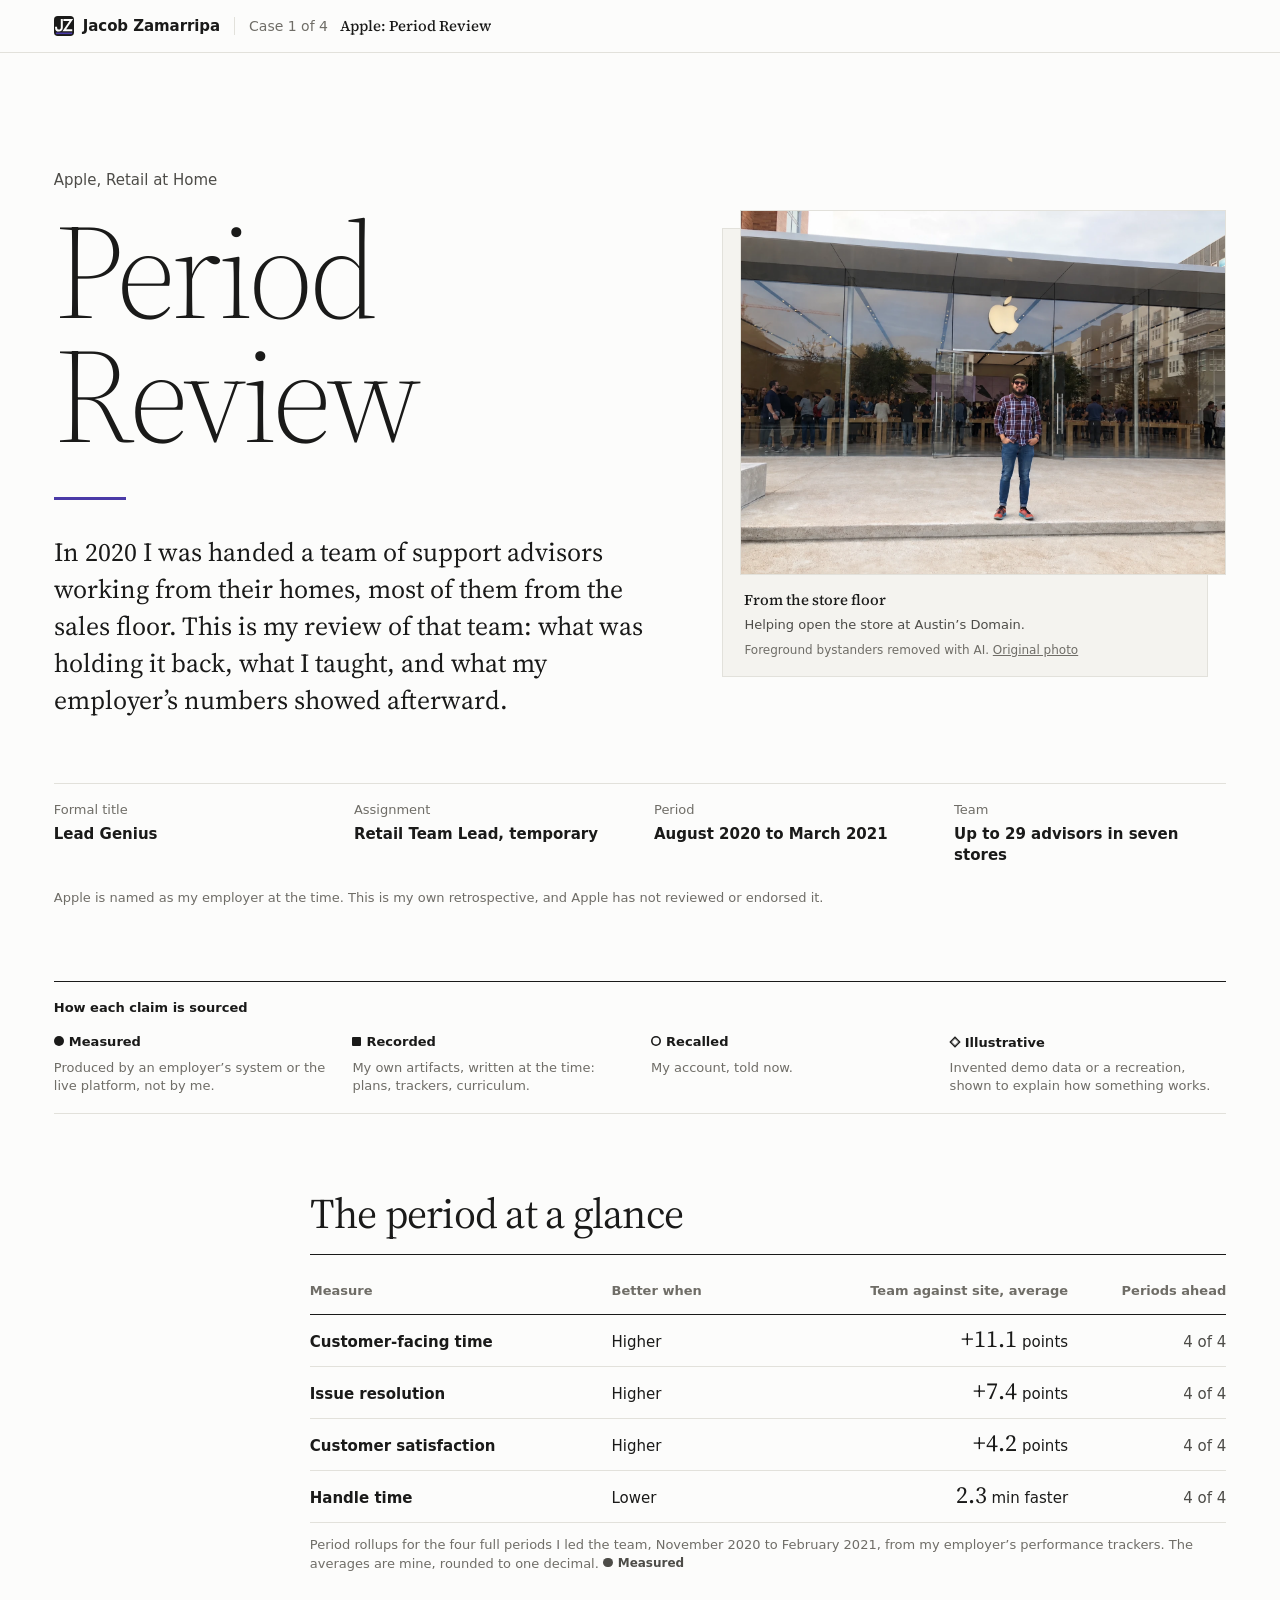
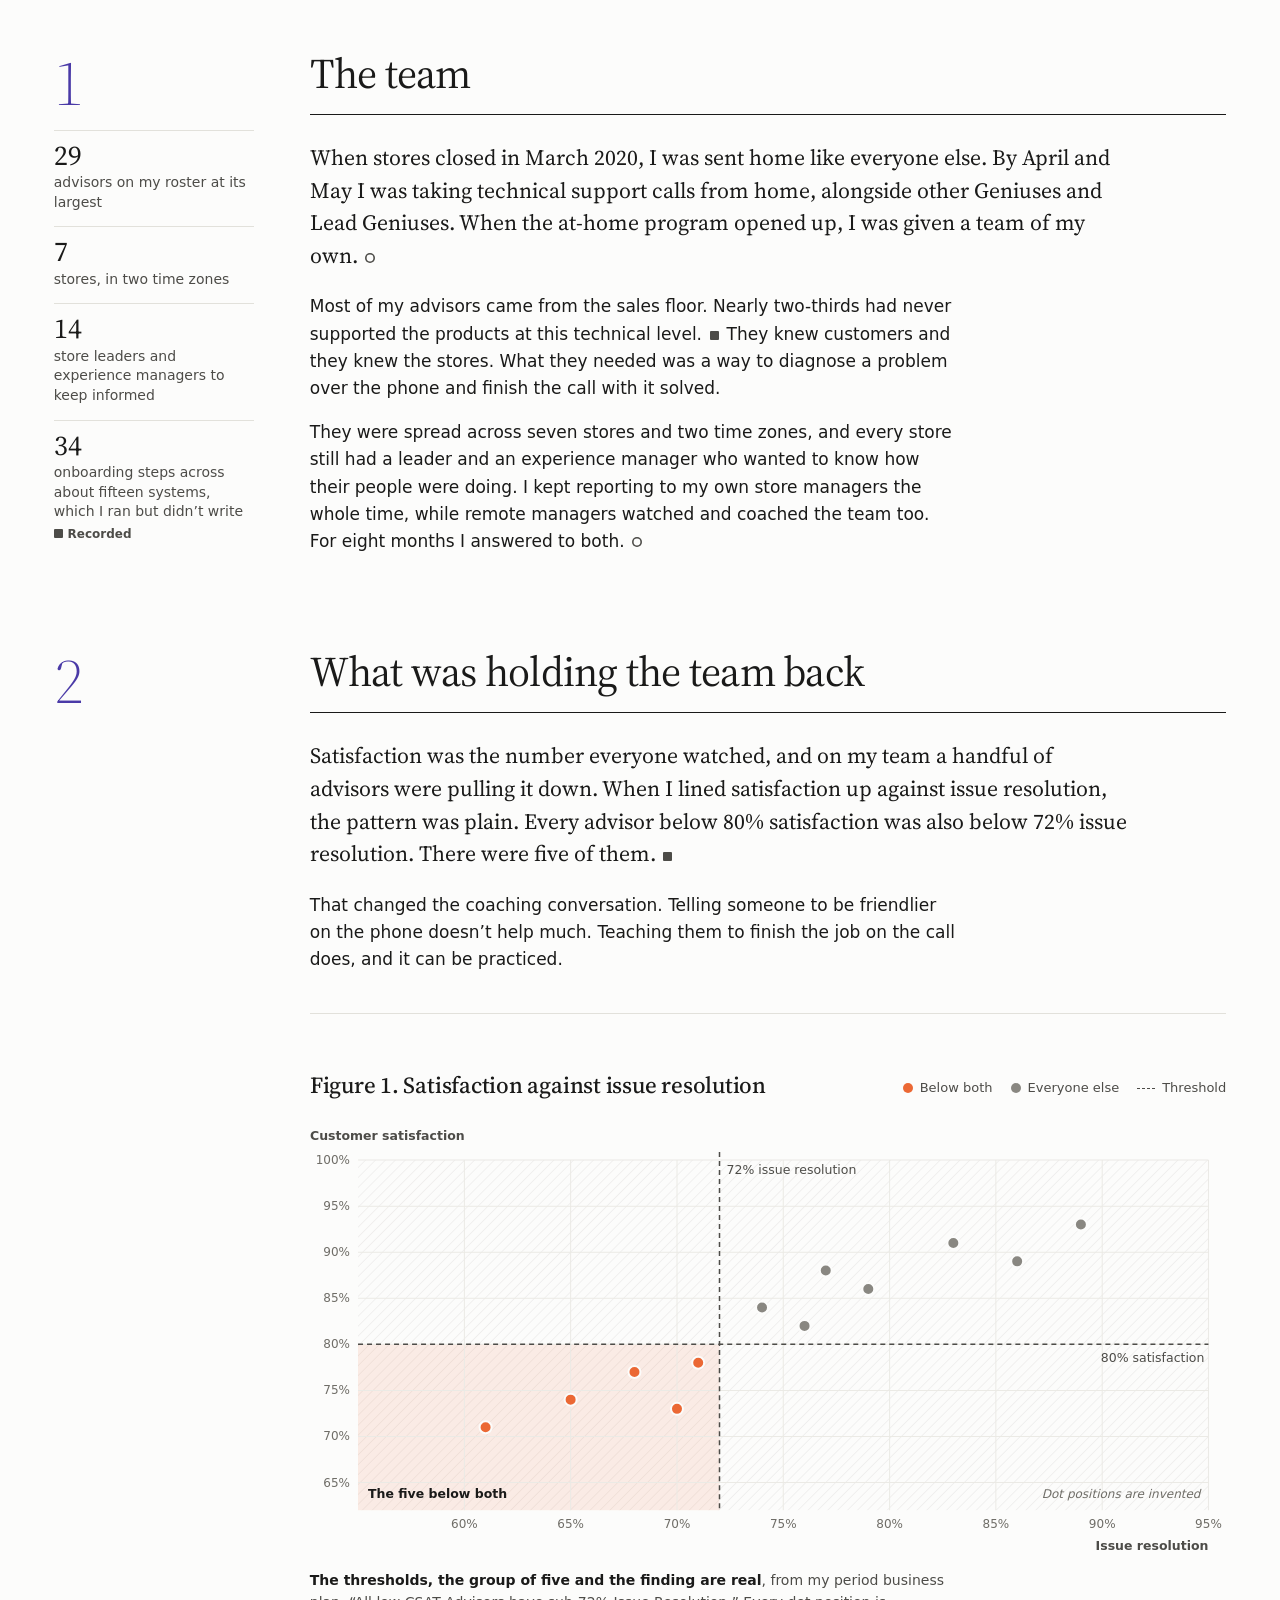
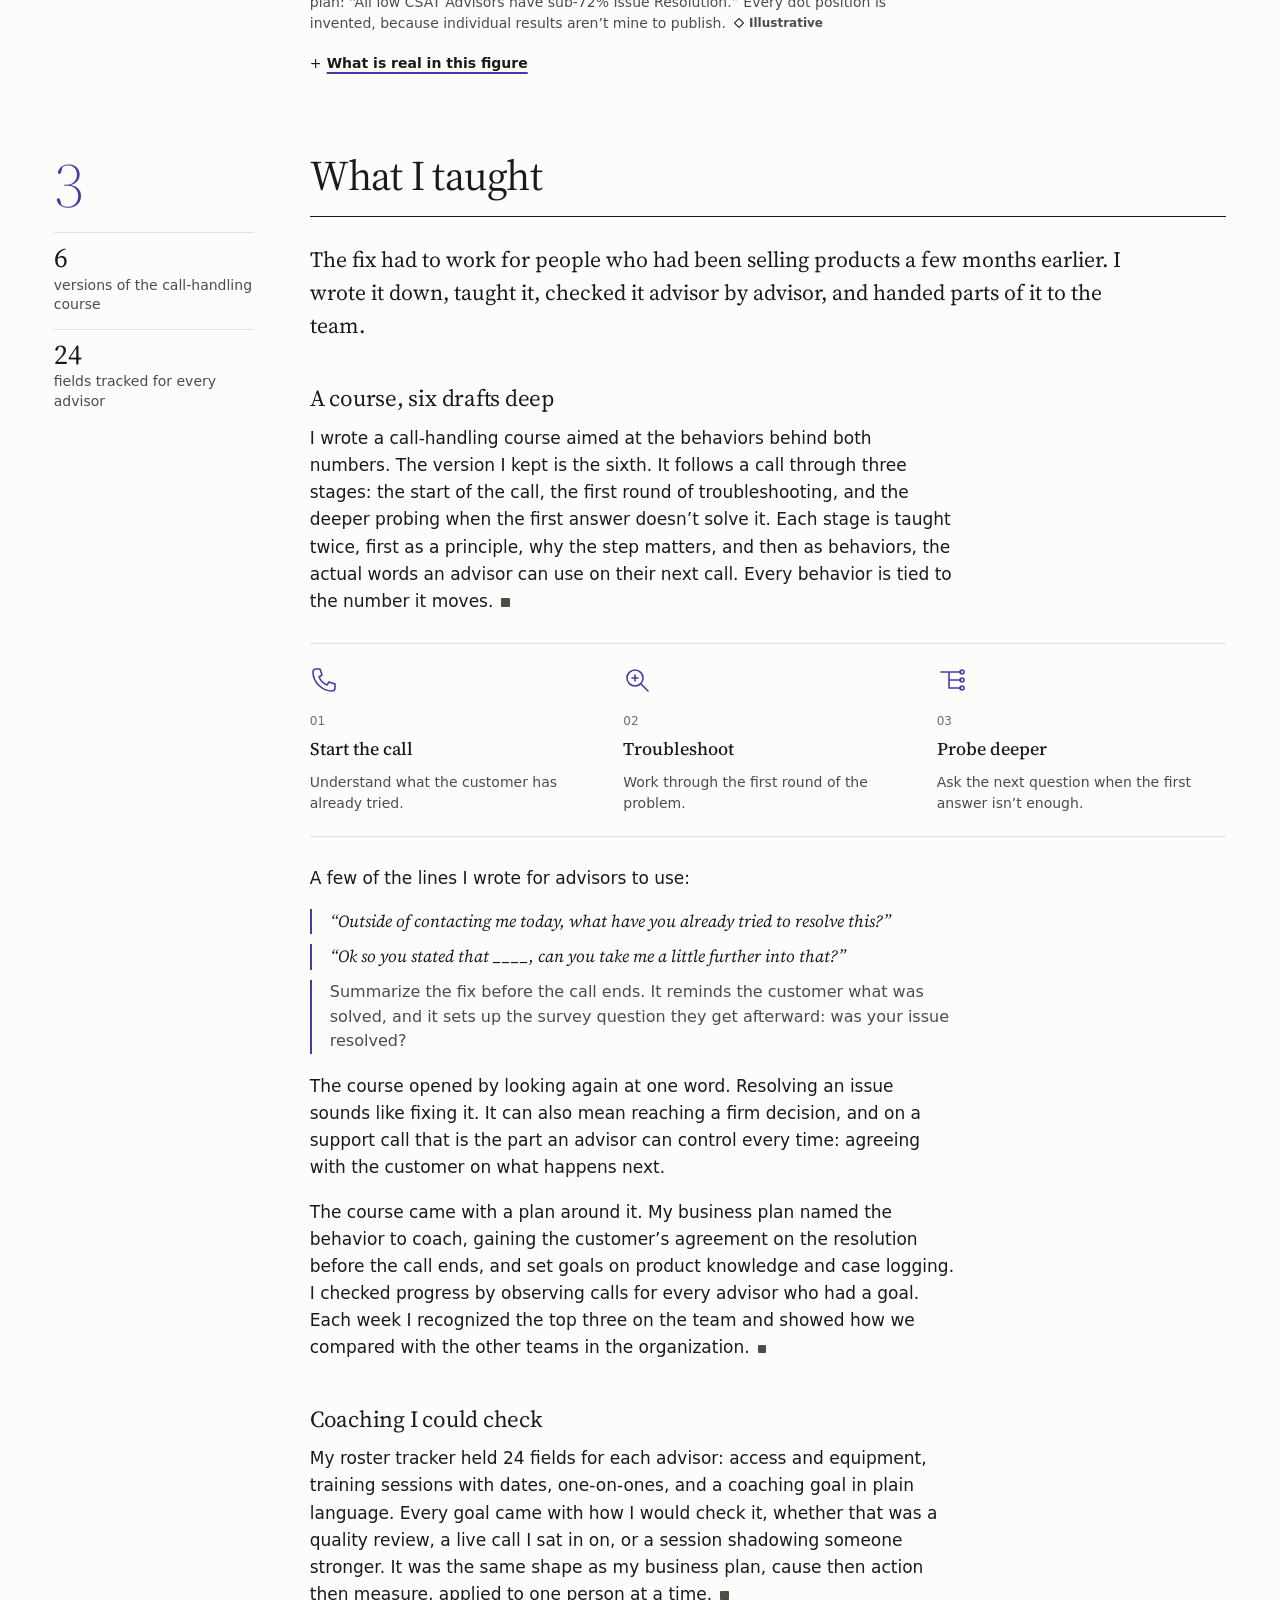
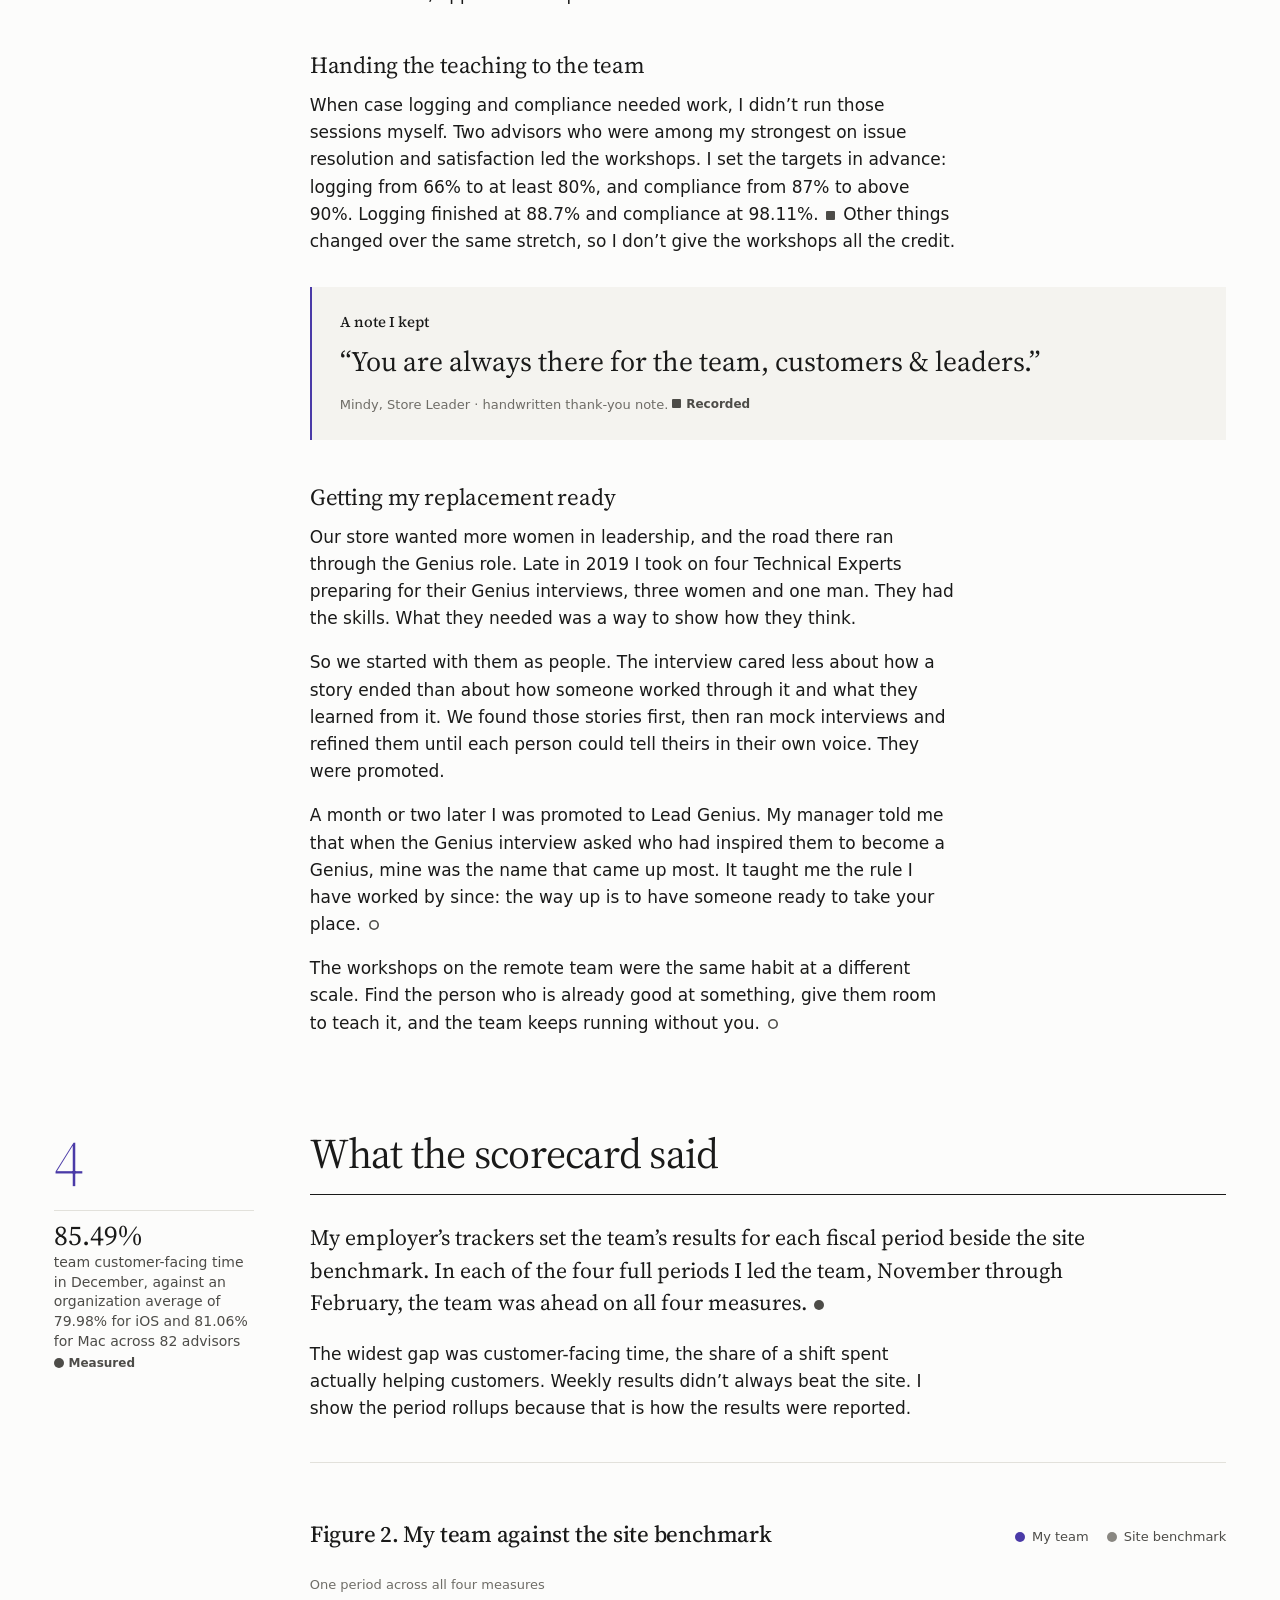
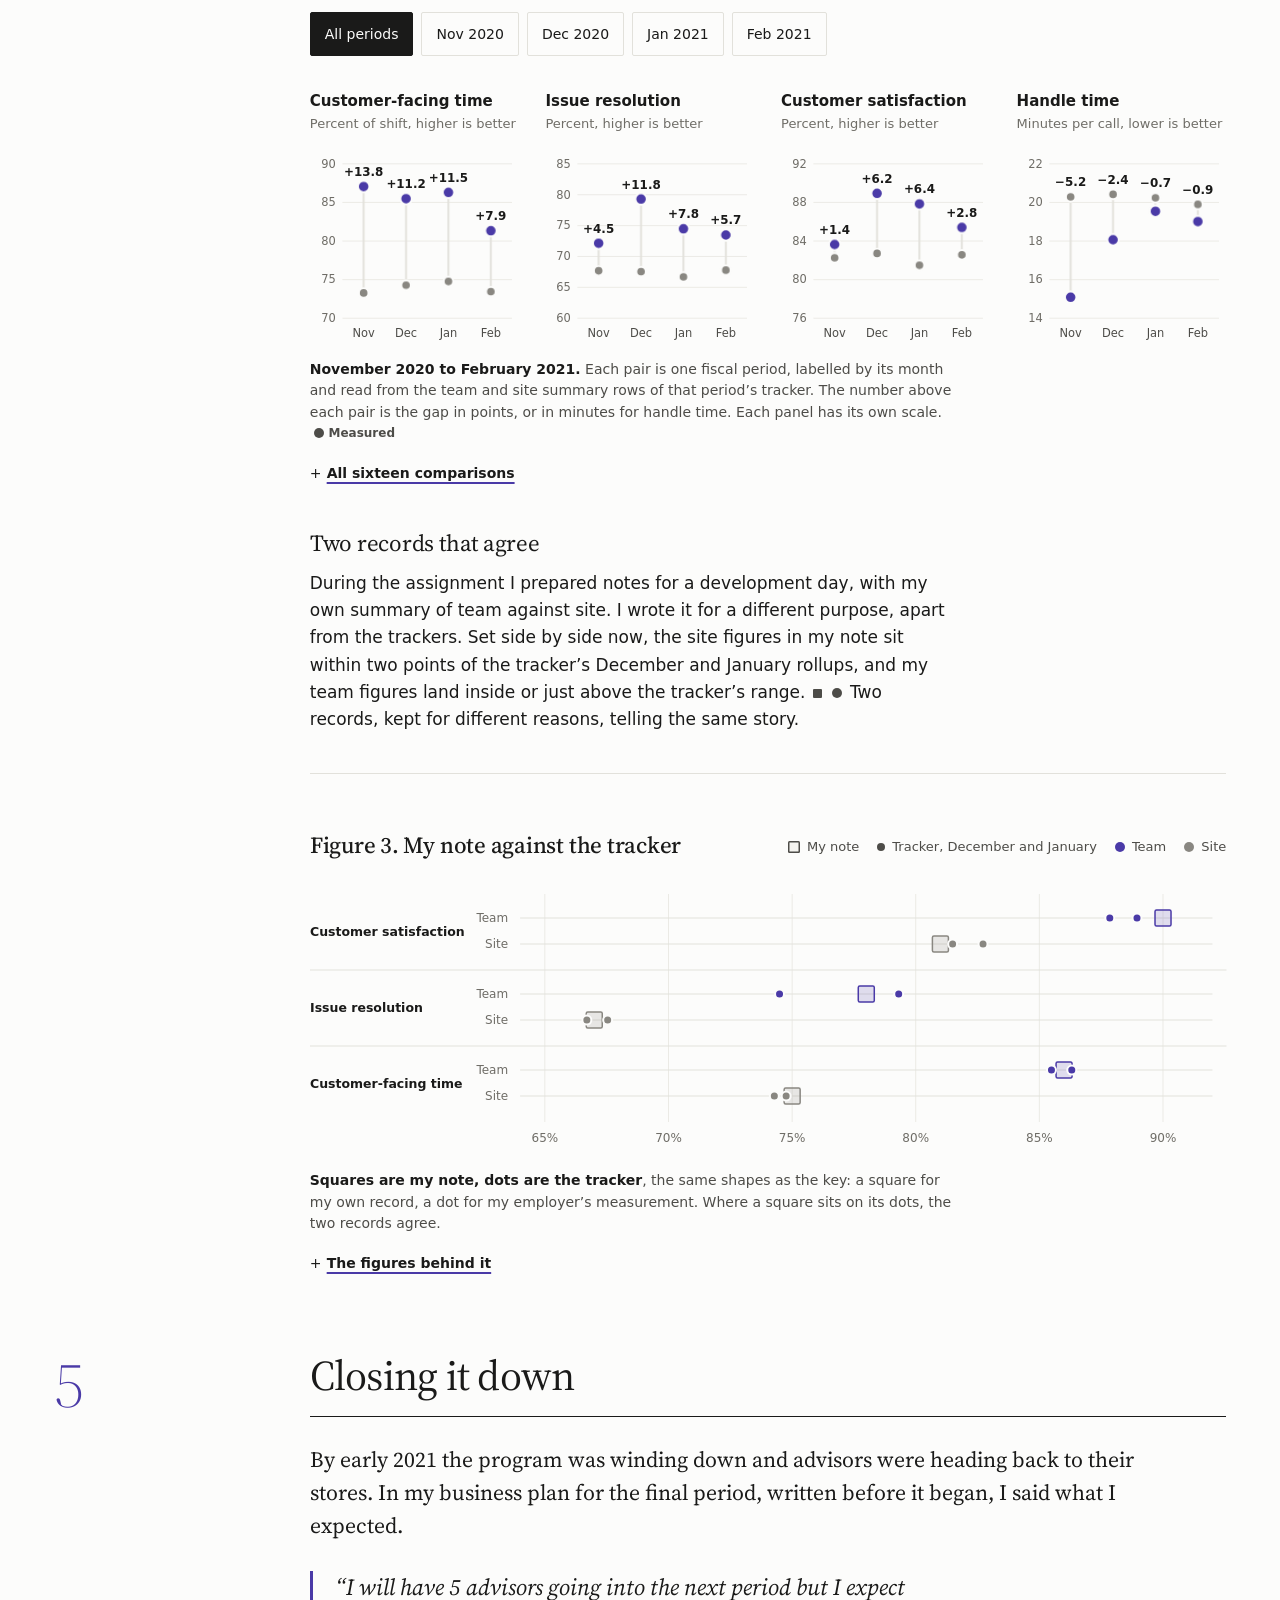
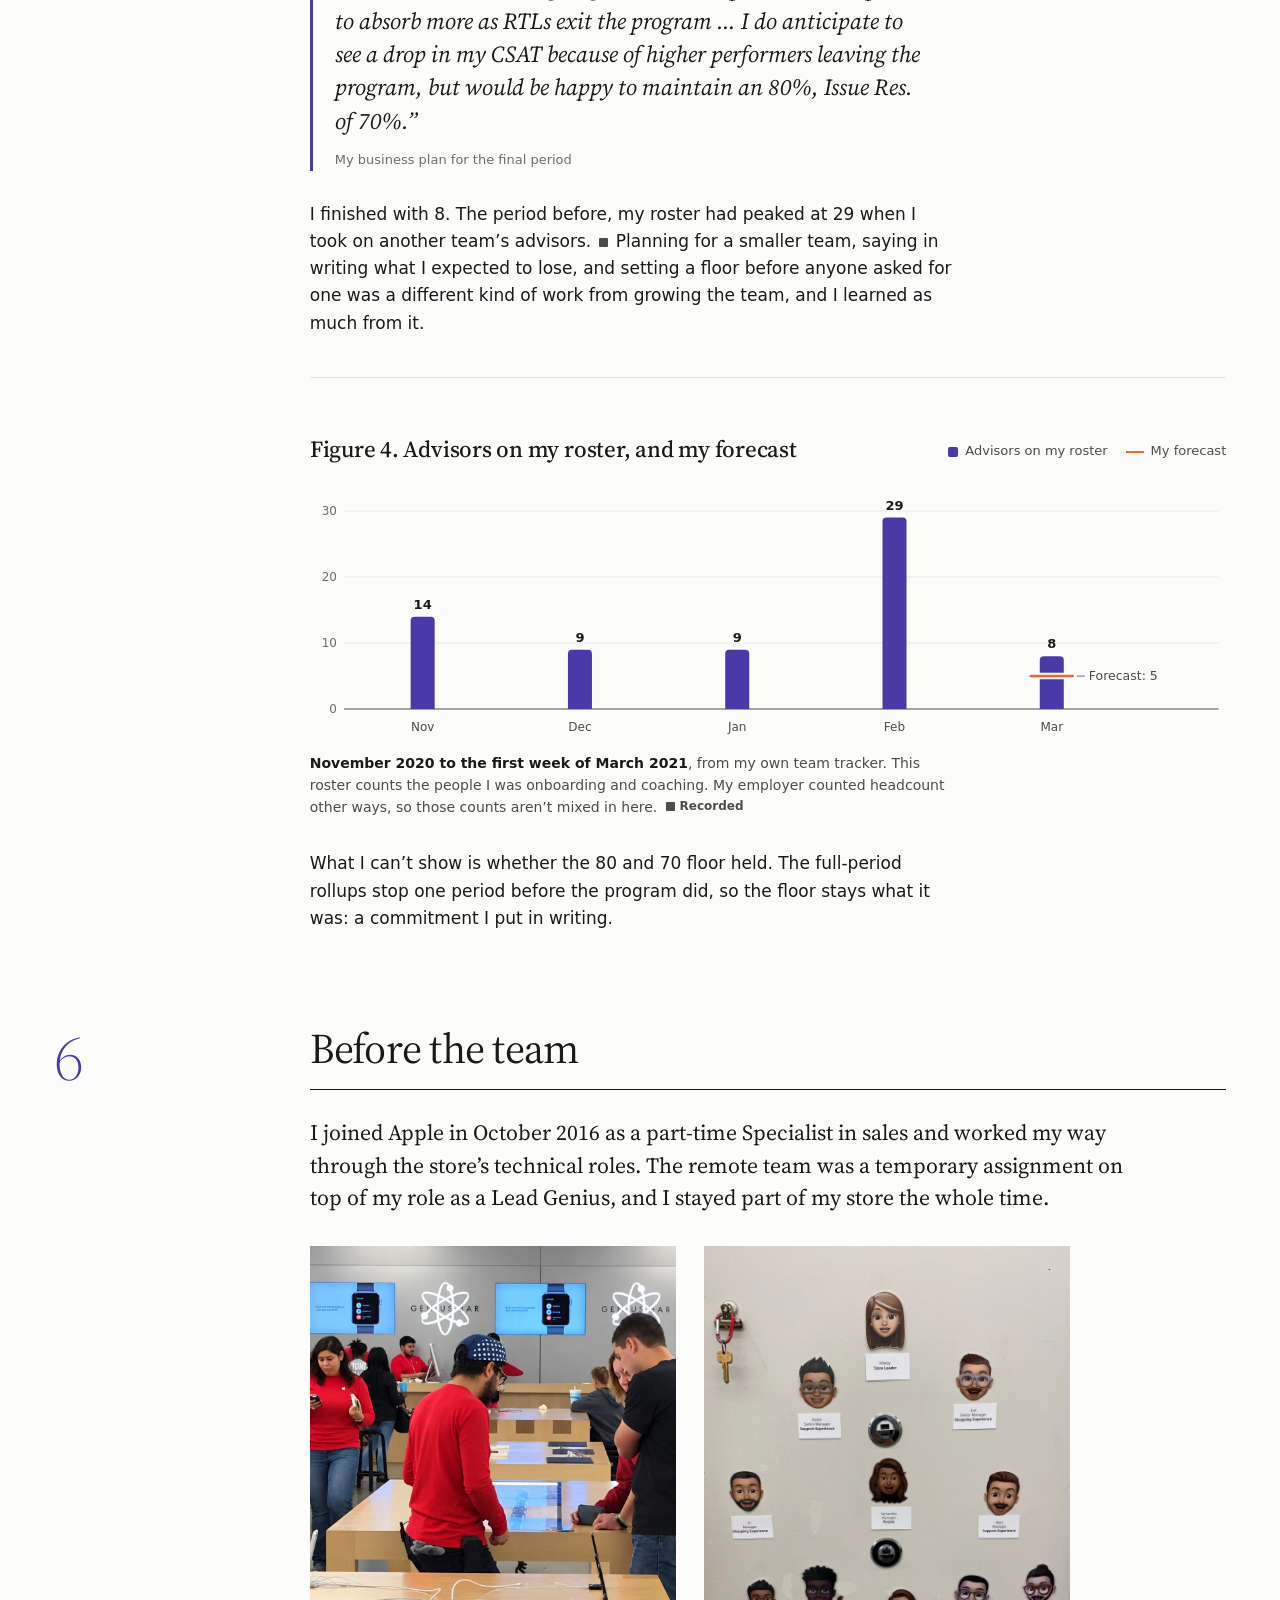
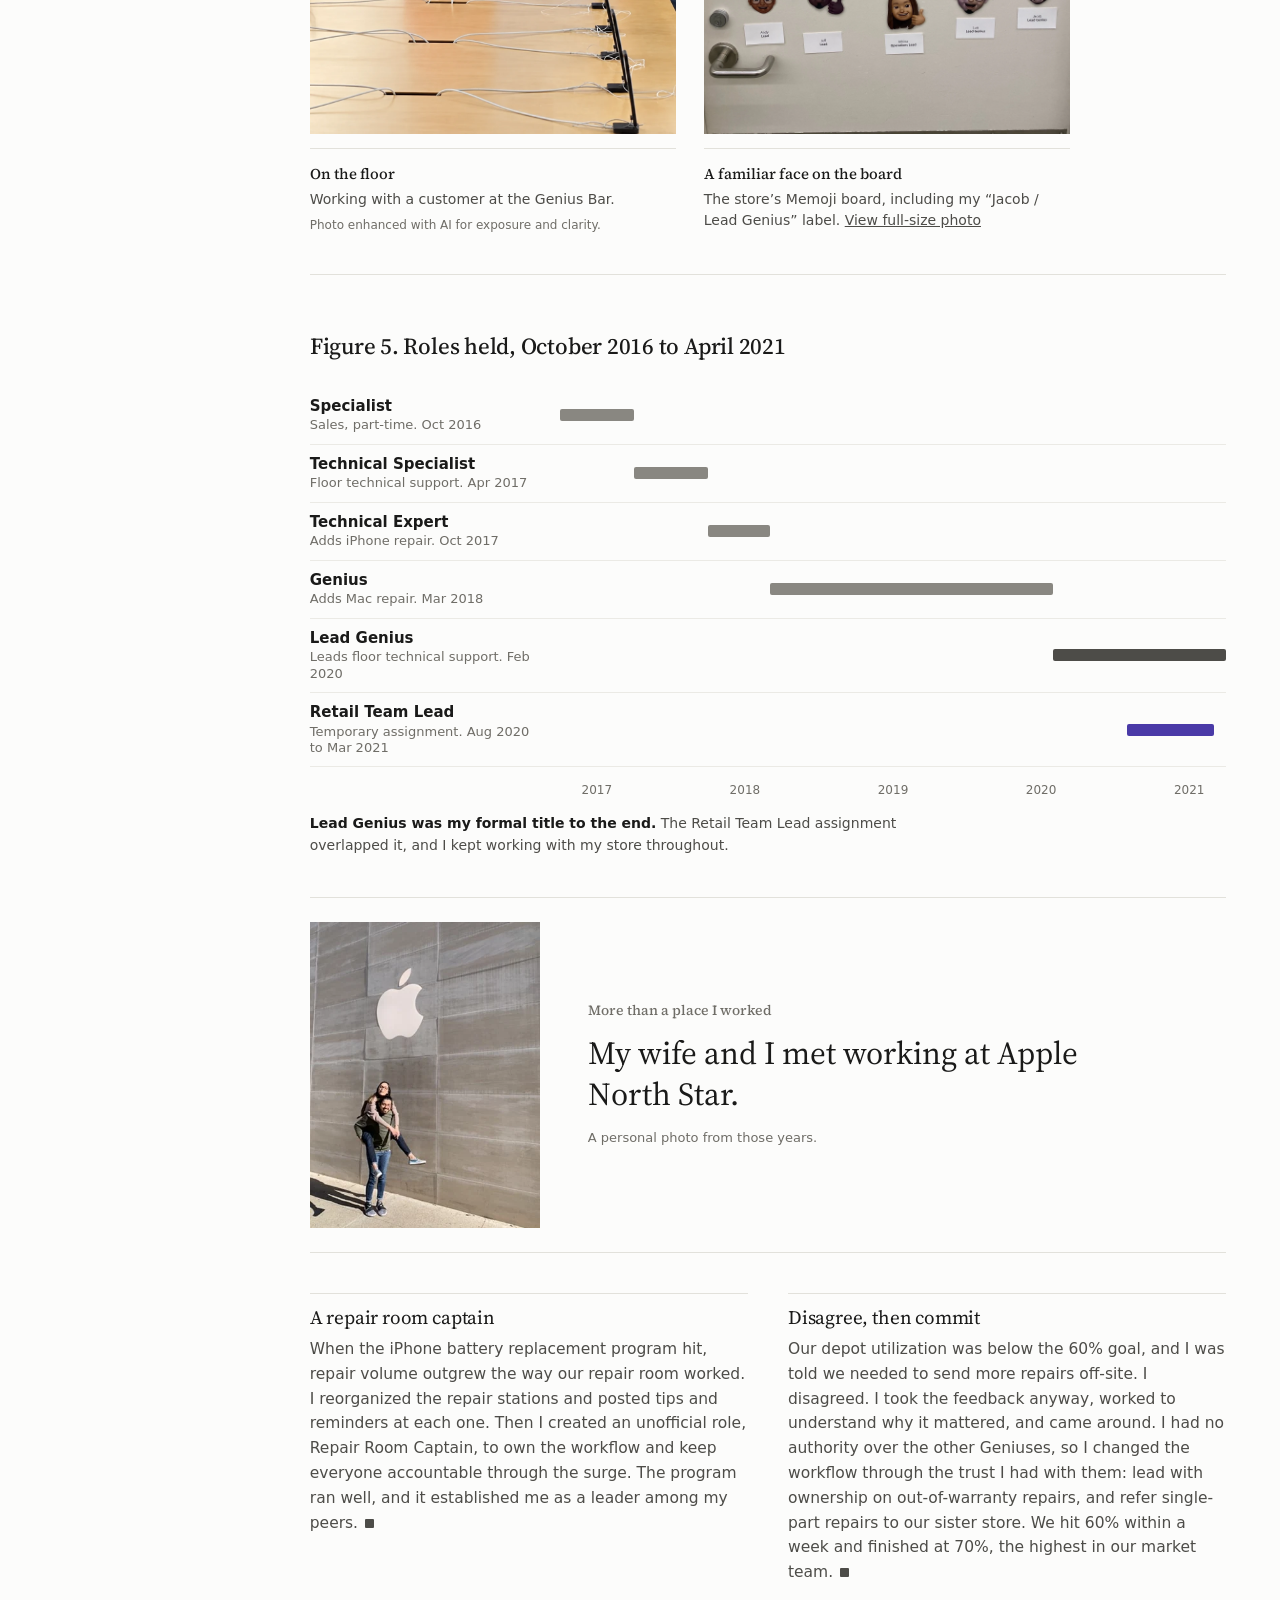
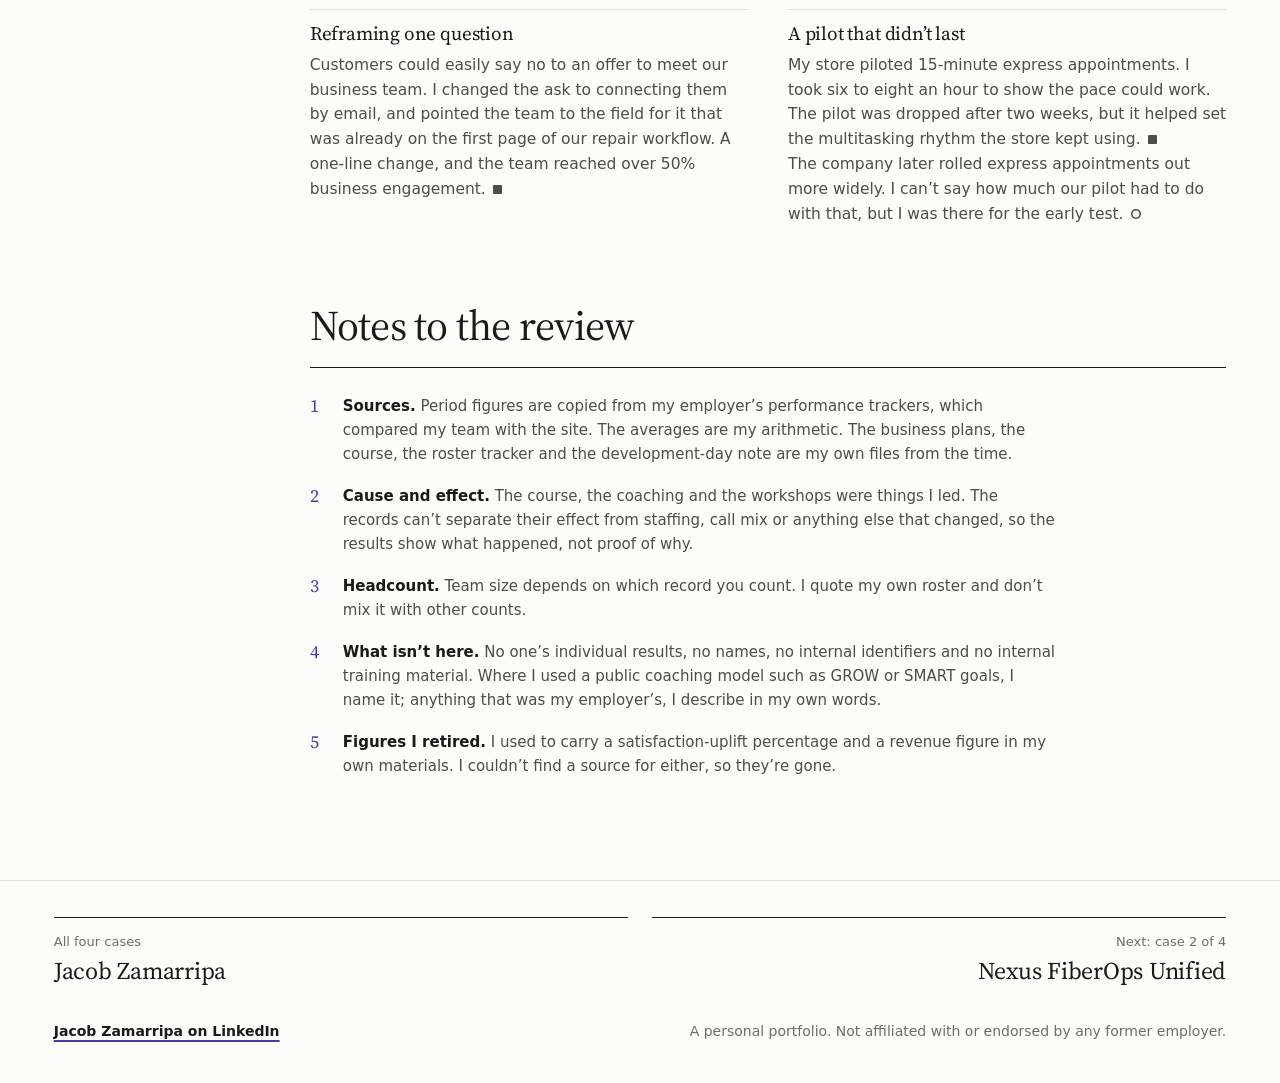
==== commit f4486b15: "Bring Apple case study to life with personal photos and process icons" ====
--- a/apple-rtl/index.html
+++ b/apple-rtl/index.html
@@ -24,9 +24,11 @@
 <link rel="icon" href="../assets/favicon.svg" type="image/svg+xml">
 <script src="../assets/frame.js" defer></script>
 <link rel="stylesheet" href="../assets/portfolio-explore.css">
+<script>(function(){addEventListener("pagereveal",function(e){if(e.viewTransition)[e.viewTransition.ready,e.viewTransition.updateCallbackDone,e.viewTransition.finished].forEach(function(p){p.catch(function(){})})});try{if(/[?&]evidence=/.test(location.search)&&!matchMedia("(prefers-reduced-motion: reduce)").matches)document.documentElement.classList.add("px-arriving")}catch(e){}})()</script>
 <script src="../assets/explore-data.js" defer></script>
 <script src="../assets/portfolio-explore.js" defer></script>
 <script src="figures.js" defer></script>
+<link rel="stylesheet" href="photo-story.css">
 <style>
 /* =====================================================================
    Period Review: the operating review. A printed period report: serif
@@ -333,9 +335,15 @@
 
 <div class="rv-wrap">
   <header class="rv-cover">
+    <div class="rv-cover-story"><div class="rv-cover-copy">
     <p class="rv-org">Apple, Retail at Home</p>
     <h1>Period Review</h1>
     <p class="rv-stand">In 2020 I was handed a team of support advisors working from their homes, most of them from the sales floor. This is my review of that team: what was holding it back, what I taught, and what my employer’s numbers showed afterward.</p>
+    </div>
+    <figure class="rv-cover-photo">
+      <img src="photos/domain-opening-cleanup-v3.webp" width="480" height="360" alt="Jacob standing outside the Apple store at Austin’s Domain." fetchpriority="high">
+      <figcaption><span class="rv-photo-label">From the store floor</span>Helping open the store at Austin’s Domain. <small class="rv-photo-edit">Foreground bystanders removed with AI. <a href="photos/domain-opening-clear-original.webp">Original photo</a></small></figcaption>
+    </figure></div>
     <dl class="rv-colophon">
       <div><dt>Formal title</dt><dd>Lead Genius</dd></div>
       <div><dt>Assignment</dt><dd>Retail Team Lead, temporary</dd></div>
@@ -434,6 +442,11 @@
 
       <h3>A course, six drafts deep</h3>
       <p>I wrote a call-handling course aimed at the behaviors behind both numbers. The version I kept is the sixth. It follows a call through three stages: the start of the call, the first round of troubleshooting, and the deeper probing when the first answer doesn’t solve it. Each stage is taught twice, first as a principle, why the step matters, and then as behaviors, the actual words an advisor can use on their next call. Every behavior is tied to the number it <span class="rv-nw">moves. <span class="fr-ev fr-ev--mark" data-ev="recorded">Recorded</span></span></p>
+      <ol class="rv-call-path" aria-label="Three stages of the call-handling course">
+<li><svg viewBox="0 0 30 30" aria-hidden="true" focusable="false"><path d="M6 3h4l2 6-3 2a15 15 0 0 0 8 8l2-3 6 2v4a3 3 0 0 1-3 3C12 25 3 16 3 6a3 3 0 0 1 3-3Z"/></svg><span class="rv-path-step">01</span><b>Start the call</b><p>Understand what the customer has already tried.</p></li>
+<li><svg viewBox="0 0 30 30" aria-hidden="true" focusable="false"><circle cx="12" cy="12" r="8"/><path d="m18 18 7 7M9 12h6m-3-3v6"/></svg><span class="rv-path-step">02</span><b>Troubleshoot</b><p>Work through the first round of the problem.</p></li>
+<li><svg viewBox="0 0 30 30" aria-hidden="true" focusable="false"><path d="M4 6h8v16h12M12 6h12M12 14h12"/><circle cx="25" cy="6" r="2"/><circle cx="25" cy="14" r="2"/><circle cx="25" cy="22" r="2"/></svg><span class="rv-path-step">03</span><b>Probe deeper</b><p>Ask the next question when the first answer isn’t enough.</p></li>
+</ol>
       <p>A few of the lines I wrote for advisors to use:</p>
       <ul class="rv-lines">
         <li>“Outside of contacting me today, what have you already tried to resolve this?”</li>
@@ -448,6 +461,12 @@
 
       <h3>Handing the teaching to the team</h3>
       <p>When case logging and compliance needed work, I didn’t run those sessions myself. Two advisors who were among my strongest on issue resolution and satisfaction led the workshops. I set the targets in advance: logging from 66% to at least 80%, and compliance from 87% to above 90%. Logging finished at 88.7% and compliance at <span class="rv-nw">98.11%. <span class="fr-ev fr-ev--mark" data-ev="recorded">Recorded</span></span> Other things changed over the same stretch, so I don’t give the workshops all the credit.</p>
+
+      <aside class="rv-kept-note" aria-label="Excerpt from a handwritten note">
+        <p class="rv-photo-label">A note I kept</p>
+        <blockquote>“You are always there for the team, customers &amp; leaders.”</blockquote>
+        <p>Mindy, Store Leader · handwritten thank-you note. <span class="fr-ev" data-ev="recorded">Recorded</span></p>
+      </aside>
 
       <h3>Getting my replacement ready</h3>
       <p>Our store wanted more women in leadership, and the road there ran through the Genius role. Late in 2019 I took on four Technical Experts preparing for their Genius interviews, three women and one man. They had the skills. What they needed was a way to show how they think.</p>
@@ -568,6 +587,19 @@
       <h2 id="store-h">Before the team</h2>
       <p class="rv-lede">I joined Apple in October 2016 as a part-time Specialist in sales and worked my way through the store’s technical roles. The remote team was a temporary assignment on top of my role as a Lead Genius, and I stayed part of my store the whole time.</p>
 
+      <div class="rv-store-archive">
+      <figure class="rv-store-photo">
+        <img src="photos/genius-bar-enhanced-v1.webp" width="1536" height="2048" alt="Jacob in a red Apple shirt working with a customer at the Genius Bar." loading="lazy" decoding="async">
+        <figcaption><span class="rv-photo-label">On the floor</span>Working with a customer at the Genius Bar. <small class="rv-photo-edit">Photo enhanced with AI for exposure and clarity.</small></figcaption>
+      </figure>
+      <figure class="rv-store-photo">
+        <a class="rv-photo-full" href="photos/memoji-board.webp" aria-label="View the full store Memoji board photograph">
+          <img src="photos/memoji-board.webp" width="1536" height="2048" alt="The store’s Memoji leadership board. Jacob’s portrait at the lower right is labeled Jacob, Lead Genius." loading="lazy" decoding="async">
+        </a>
+        <figcaption><span class="rv-photo-label">A familiar face on the board</span>The store’s Memoji board, including my “Jacob / Lead Genius” label. <a href="photos/memoji-board.webp">View full-size photo</a></figcaption>
+      </figure>
+      </div>
+
       <figure class="rv-fig" id="fig-5">
         <div class="rv-fig-head"><h3 class="rv-fig-title">Figure 5. Roles held, October 2016 to April 2021</h3></div>
         <ol class="rv-roles">
@@ -582,6 +614,11 @@
           <span style="left:calc(3 / 54 * 100%)">2017</span><span style="left:calc(15 / 54 * 100%)">2018</span><span style="left:calc(27 / 54 * 100%)">2019</span><span style="left:calc(39 / 54 * 100%)">2020</span><span style="left:calc(51 / 54 * 100%)">2021</span>
         </div></div>
         <figcaption class="rv-cap"><b>Lead Genius was my formal title to the end.</b> The Retail Team Lead assignment overlapped it, and I kept working with my store throughout.</figcaption>
+      </figure>
+
+      <figure class="rv-personal">
+        <img src="photos/apple-together.webp" width="360" height="480" alt="Jacob giving his wife a piggyback ride beneath an Apple logo." loading="lazy" decoding="async">
+        <figcaption><span class="rv-photo-label">More than a place I worked</span><p>My wife and I met working at Apple North Star.</p><p class="rv-personal-note">A personal photo from those years.</p></figcaption>
       </figure>
 
       <ul class="rv-moments">
--- a/assets/portfolio-explore.css
+++ b/assets/portfolio-explore.css
@@ -1,32 +1,13 @@
 /* Evidence-led navigation and visual mechanics; interiors keep their own tokens. */
-.px{font:400 1rem/1.5 var(--fr-sans,system-ui);color:var(--fr-ink);--px-accent:var(--fr-mark-ink,var(--fr-ink));box-sizing:border-box}
+.px{font:400 1rem/1.5 var(--fr-sans,system-ui);color:var(--fr-ink);box-sizing:border-box}
 .px *{box-sizing:border-box}.px [hidden]{display:none!important}
 .px button,.px input,.px select{font:inherit}.px button,.px a,.px input,.px select{touch-action:manipulation}
 .px button{cursor:pointer}.px button:focus-visible,.px a:focus-visible,.px input:focus-visible,.px select:focus-visible{outline:3px solid var(--fr-focus,var(--fr-ink));outline-offset:4px}
 .px button:disabled{opacity:.45;cursor:default}
 .px-kicker{font-size:.8125rem;margin:0 0 8px;color:var(--fr-muted)}
-.px-explore{margin:0 0 64px;padding:28px 0;border-top:3px solid var(--fr-ink);border-bottom:1px solid var(--fr-rule)}
-.px-explore h2{font-size:clamp(1.7rem,3vw,2.5rem);line-height:1.1;letter-spacing:-.035em;margin:0 0 12px}
-.px-explore p{max-width:65ch}.px-lenses{display:flex;flex-wrap:wrap;gap:6px 20px;margin:24px 0 16px}
-.px-lenses button{background:none;border:0;border-bottom:3px solid transparent;padding:10px 0;color:var(--fr-ink-2);font-size:.9375rem}
-.px-lenses button[aria-pressed=true]{border-color:var(--px-accent);color:var(--fr-ink);font-weight:700}
-.px-search-row{display:flex;align-items:end;gap:12px;margin-top:24px}.px-search-row label{flex:1;display:grid;gap:7px;font-size:.875rem;font-weight:600}
-.px-search-row input{width:100%;min-width:0;border:1px solid var(--fr-rule);border-bottom:2px solid var(--fr-ink);background:var(--fr-bg);color:var(--fr-ink);border-radius:0;padding:13px 12px;font-size:1rem}
-.px-clear{border:1px solid var(--fr-rule);background:var(--fr-bg);color:var(--fr-ink);padding:13px;min-height:49px}
-.px-route-list{list-style:none;counter-reset:route;display:grid;grid-template-columns:repeat(4,minmax(0,1fr));gap:0;margin:24px 0;padding:0;border-top:1px solid var(--fr-rule)}
-.px-route-list li{counter-increment:route;border-bottom:1px solid var(--fr-rule);padding:18px 18px 18px 0;min-width:0}
-.px-route-list li:before{content:"0" counter(route);display:block;font-size:1.75rem;line-height:1;color:var(--px-accent);margin-bottom:12px;font-variant-numeric:tabular-nums}
-.px-route-list a{color:var(--fr-ink);font-size:1rem;line-height:1.3;text-decoration-thickness:1px;text-underline-offset:4px;font-weight:650}
-.px-route-list small{display:block;color:var(--fr-muted);font-size:.75rem;margin-top:8px}
-.px-start{display:inline-block;padding:12px 18px;background:var(--fr-ink);color:var(--fr-bg);text-decoration:none;font-weight:650;min-height:44px}
-.px-results{list-style:none;margin:12px 0 0;padding:0}.px-results li{border-top:1px solid var(--fr-rule);padding:16px 0;display:grid;grid-template-columns:160px minmax(0,1fr);gap:6px 20px}
-.px-results small{color:var(--fr-muted);font-size:.8125rem}.px-results a{color:var(--fr-ink);font-weight:650;text-underline-offset:3px}.px-results p{font-size:.9375rem;margin:5px 0 0;color:var(--fr-ink-2)}
-.px-result-count{font-size:.8125rem;color:var(--fr-muted);margin:14px 0}
-.px-relevance{font:500 .875rem/1.5 var(--fr-sans);border-left:3px solid var(--fr-mark-ink);padding:4px 0 4px 10px;color:var(--fr-ink-2);margin:0 0 16px}
-.px-relevant .h-case h3,.px-relevant .h-omni-text h3{text-decoration:underline;text-decoration-color:var(--fr-mark);text-underline-offset:6px;text-decoration-thickness:2px}
-.px-routebar{max-width:var(--fr-max,1240px);margin:20px auto;padding:18px 20px;border:1px solid var(--fr-rule);border-left:4px solid var(--fr-mark-ink);background:var(--fr-bg);width:calc(100% - 2*var(--fr-gutter,20px))}
-.px-routebar p{margin:4px 0 8px}.px-routebar h2{font-size:1.125rem;line-height:1.3;margin:0}.px-routebar nav{display:flex;gap:10px 24px;flex-wrap:wrap;margin-top:12px}.px-routebar a{color:var(--fr-ink);font-size:.875rem;text-underline-offset:3px}
-.px-evidence-target{outline:2px solid var(--fr-mark-ink)!important;outline-offset:8px;scroll-margin-top:26px}
+
+
+.px-evidence-target{scroll-margin-top:28px}
 .px-controls{display:flex;flex-wrap:wrap;gap:8px;margin:18px 0}.px-controls button{padding:10px 14px;min-height:44px;border:1px solid var(--fr-rule);background:var(--fr-bg);color:var(--fr-ink);border-radius:2px;font-size:.875rem}
 .px-controls button[aria-pressed=true]{background:var(--fr-ink);color:var(--fr-bg);border-color:var(--fr-ink)}
 .px-tour{padding:22px 24px;border:1px solid var(--fr-rule);border-left:4px solid var(--fr-mark-ink);background:var(--fr-bg);margin:22px 0;position:relative}
@@ -36,24 +17,151 @@
 .px-compare-line{position:absolute;inset:0 auto 0 var(--reveal,65%);width:2px;background:var(--fr-mark-ink);pointer-events:none}.px-compare-line:after{content:'↔';position:absolute;left:-18px;top:44%;width:38px;height:38px;display:grid;place-items:center;background:var(--fr-ink);color:var(--fr-bg);border:2px solid var(--fr-bg);border-radius:50%;font-size:1.3rem}
 .px-range-label{display:flex;gap:15px;align-items:center;margin:14px 0;flex-wrap:wrap;font-size:.875rem}.px-range-label input{flex:1;min-width:140px;accent-color:var(--fr-mark-ink);height:36px}.px-boundary{font-size:.8125rem!important;color:var(--fr-muted);max-width:85ch}
 .px-zone-panel{display:grid;grid-template-columns:minmax(180px,1fr) 2fr;gap:20px;border-top:1px solid var(--fr-rule);padding:18px 0}.px-zone-panel h3{margin:0;font-size:1.125rem}.px-zone-panel p{margin:0;font-size:.9375rem}
-.px-zone-active{filter:drop-shadow(0 0 4px var(--fr-mark-ink))}.px-zone-muted{opacity:.25}.px-compare .px-zone-region{fill:var(--fr-mark-ink);opacity:.15;stroke:var(--fr-mark-ink);stroke-width:2}
+.px-zone-muted{opacity:.25}
 .px-drawer-sketch{width:100%;max-width:540px;margin:16px 0;display:block}.px-drawer-sketch text{fill:var(--fr-ink);font:13px system-ui}.px-drawer-sketch .drawer-open{transform:translateX(-52px);transition:transform .45s ease}.px-drawer-sketch rect,.px-drawer-sketch path{stroke:var(--fr-ink);stroke-width:1.5;fill:var(--fr-surface)}
 .px-period-values{display:grid;grid-template-columns:repeat(4,minmax(0,1fr));gap:12px;margin:18px 0}.px-period-values>div{border-top:2px solid var(--fr-rule);padding-top:12px}.px-period-values b{display:block;font-size:.875rem}.px-period-values span{display:block;font-size:.875rem;margin-top:6px;font-variant-numeric:tabular-nums}.rv-bench[data-period] .rv-pair{opacity:.2;transition:opacity .2s}.rv-bench[data-period] .rv-pair.px-period-on{opacity:1}.rv-bench[data-period] .rv-pair.px-period-on .rv-dot{stroke:var(--rv-ink);stroke-width:2}
 .px-record-flow{display:grid;grid-template-columns:repeat(5,minmax(0,1fr));gap:7px;margin:0 0 18px}.px-record-flow span{border-top:4px solid var(--fr-rule);padding:8px 4px;font-size:.8125rem;line-height:1.3}.px-record-flow span.px-done{border-color:var(--fr-ink)}.px-record-flow span.px-now{border-color:var(--fr-mark-ink);font-weight:700}.px-record-flow.px-blocked span.px-now{border-color:#bd3543;color:var(--fr-ink)}
 .px-record-id{display:flex;justify-content:space-between;gap:12px;border-bottom:1px solid var(--fr-rule);padding-bottom:12px;margin-bottom:15px;font-size:.875rem}.px-record-id b{font-family:ui-monospace,monospace}.px-record-flash{animation:px-confirm .7s ease-out}.led-row.is-norm .led-out{animation:px-confirm .7s ease-out}
 @keyframes px-confirm{from{box-shadow:inset 0 0 0 2px var(--fr-mark-ink)}to{box-shadow:inset 0 0 0 2px transparent}}
-.px-preview{position:relative}.px-preview-note{position:absolute;inset:auto 0 0;padding:10px 14px;background:var(--fr-ink);color:var(--fr-bg);font:500 .8125rem/1.4 var(--fr-sans);z-index:3}
-@media(max-width:760px){.px-route-list{grid-template-columns:repeat(2,minmax(0,1fr))}.px-results li{grid-template-columns:1fr}.px-period-values{grid-template-columns:repeat(2,minmax(0,1fr))}.px-zone-panel{grid-template-columns:1fr;gap:8px}.px-tour{padding:18px 16px}.px-record-flow span{font-size:.6875rem}.px-explore{margin-bottom:36px}}
+.px-preview{position:relative}.px-preview-note{background:var(--fr-ink);color:var(--fr-bg);font:500 .8125rem/1.4 var(--fr-sans);z-index:3}
+@media(max-width:760px){.px-period-values{grid-template-columns:repeat(2,minmax(0,1fr))}.px-zone-panel{grid-template-columns:1fr;gap:8px}.px-tour{padding:18px 16px}.px-record-flow span{font-size:.6875rem}}
 @media(prefers-reduced-motion:reduce){.px *, .px-record-flash,.led-row.is-norm .led-out{animation:none!important;transition:none!important;scroll-behavior:auto!important}}
-@media print{.px-explore,.px-routebar,.px-controls{display:none}.px-tour{break-inside:avoid}}
+@media print{.px-lens,.px-tour{break-inside:avoid}}
 
 .px-tour-active{position:sticky;top:8px;z-index:35;box-shadow:0 3px 0 var(--fr-rule)}
 @media(max-width:600px){.px-tour-active{padding:12px}.px-tour-active h3{font-size:1rem}.px-tour-active p{font-size:.8125rem}.px-tour-active .px-controls{margin-top:10px}.px-tour-active .px-controls button{padding:8px 12px}}
 
 .px-preview-note{position:relative;inset:auto;display:block;margin-top:12px;padding:10px 12px;font-size:.75rem}.pv-fleet.px-preview .pv-f-stamp{bottom:70px}.pv-nexus.px-preview .pv-n-phone{bottom:50px}.pv-nexus .pv-n-side b{font-size:1.2rem}.pv-nexus .pv-n-side{gap:14px}.px-preview-finding{font:600 .75rem/1.5 system-ui;margin:16px 0 0;padding-top:12px;border-top:1px solid currentColor;color:inherit}.pv-apple .pv-a-grid>span{max-width:100px}
 
-.zones .px-drawer-sketch{max-width:440px;margin:12px 0;height:auto}.px-compare-edge .px-compare-line{display:none}.px-path-dock{position:fixed;bottom:0;left:0;right:0;z-index:45;display:flex;justify-content:center;align-items:center;gap:12px 26px;flex-wrap:wrap;background:var(--fr-bg);border-top:2px solid var(--fr-mark-ink);padding:10px 16px;font-size:.875rem}.px-path-dock a{color:var(--fr-ink);min-height:44px;display:inline-flex;align-items:center;text-underline-offset:4px}.px-path-dock span{font-weight:650}.px-path-active{padding-bottom:90px}.px-routebar{scroll-margin-top:18px}
-@media(max-width:500px){.px-path-dock{gap:2px 14px;font-size:.8125rem}.px-path-dock span{width:100%;text-align:center}.px-path-active{padding-bottom:100px}}
-@media print{.px-path-dock{display:none}}
+.zones .px-drawer-sketch{max-width:440px;margin:12px 0;height:auto}.px-compare-edge .px-compare-line{display:none}
 
-.px-access-toggle{border:1px solid var(--fr-rule);background:var(--fr-bg);color:var(--fr-ink);min-height:44px;padding:10px 14px;margin-top:8px}.px-access-drawer{transition:transform .45s ease}.px-compare .px-zone-region{fill:none;opacity:.85;stroke-width:2;stroke-dasharray:5 4;pointer-events:none}
+
+
+.px-access-toggle{border:1px solid var(--fr-rule);background:var(--fr-bg);color:var(--fr-ink);min-height:44px;padding:10px 14px;margin-top:8px}.px-access-drawer{transition:transform .45s ease}.px-compare .px-zone-region{fill:none;opacity:.85;stroke:var(--fr-mark-ink);stroke-width:2;stroke-dasharray:5 4;pointer-events:none}
+
+
+/* Role lens on the timeline header: highlights the path through the work */
+.px-lens{margin:0 0 30px;padding:18px 0 0;border-top:1px solid var(--fr-rule)}
+.px-lens-label{margin:0 0 10px;font:600 .8125rem/1.2 var(--fr-sans);color:var(--fr-muted)}
+.px-lens .px-lenses{display:flex;flex-wrap:wrap;gap:8px;margin:0}
+.px-lens .px-lenses button{min-height:44px;padding:8px 14px;border:1px solid var(--fr-rule);border-radius:999px;background:var(--fr-bg);color:var(--fr-ink-2);font-size:.875rem;line-height:1.2}
+.px-lens .px-lenses button:hover{border-color:var(--fr-ink);color:var(--fr-ink)}
+.px-lens .px-chip{display:none}
+.px-lens .px-lenses button[aria-pressed=true]{background:var(--fr-ink);border-color:var(--fr-ink);color:var(--fr-bg);font-weight:650}
+.px-lens-status{margin:14px 0 0;font-size:.9375rem;color:var(--fr-ink-2);max-width:60ch}
+.px-lens-start{color:var(--fr-ink);font-weight:700;text-decoration-color:var(--fr-mark);text-decoration-thickness:2px;text-underline-offset:4px;white-space:nowrap}
+.px-lens-start:after{content:" \2192"}
+.h-tl .h-stop>.h-col,.h-tl .h-stop>.h-when{transition:opacity .25s ease}
+.h-tl.px-lens-on .px-lens-miss>.h-col,.h-tl.px-lens-on .px-lens-miss>.h-when{opacity:.4}
+.h-tl.px-lens-on .h-stop--job.px-lens-miss>.h-col,.h-tl.px-lens-on .h-stop--event.px-lens-miss>.h-col{opacity:.55}
+.px-lens-hits{margin:0 0 18px;padding:12px 0 2px 14px;border-left:3px solid var(--fr-mark)}
+.px-lens-hits .px-kicker{margin:0 0 6px;font-weight:600;color:var(--fr-mark-ink)}
+.px-lens-hits ol{list-style:none;margin:0;padding:0}
+.px-lens-hits li{display:grid;grid-template-columns:2.1rem minmax(0,1fr);gap:0 6px;padding:6px 0}
+.px-lens-num{grid-row:span 2;font:700 1.125rem/1.2 var(--fr-sans);color:var(--fr-mark-ink);font-variant-numeric:tabular-nums}
+.px-lens-hits a{color:var(--fr-ink);font-weight:650;line-height:1.3;text-underline-offset:3px}
+.px-lens-hits small{color:var(--fr-muted);font-size:.75rem;margin-top:2px}
+@media(prefers-reduced-motion:reduce){.h-tl .h-stop>.h-col,.h-tl .h-stop>.h-when{transition:none}}
+
+@media(max-width:600px){.px-lens .px-full{display:none}.px-lens .px-chip{display:inline}.px-lens .px-lenses{gap:6px}.px-lens .px-lenses button{padding:7px 11px;font-size:.8125rem;min-height:44px}}
+
+/* Role lens preview line */
+.px-lens-status p{margin:0}.px-lens-intro{color:var(--fr-ink-2)}
+.px-lens-preview{font-size:.875rem;color:var(--fr-muted);margin:2px 0 10px!important}
+.px-lens-start{display:inline-block}
+
+/* =====================================================================
+   Journey guide. One docked component with a fixed identity: it does not
+   read the case page's tokens, so it looks the same on every page and in
+   both color schemes. Palette and type come from the homepage frame.
+   ===================================================================== */
+.px-journey,.px-j-toast{
+  --pj-bg:#17191d;--pj-surface:#202328;--pj-ink:#eef0ea;--pj-ink-2:#c6cbc4;--pj-muted:#959b95;--pj-rule:#353a40;--pj-accent:#ff7a2f;--pj-accent-ink:#1a1d21;
+  font-family:"Archivo",ui-sans-serif,"Helvetica Neue",Arial,sans-serif;font-stretch:100%;letter-spacing:0;color:var(--pj-ink);-webkit-font-smoothing:antialiased;box-sizing:border-box}
+.px-journey [hidden]{display:none!important}
+.px-journey *,.px-j-toast *{box-sizing:border-box;font-family:inherit}
+.px-journey{position:fixed;left:0;right:0;bottom:0;z-index:60;background:var(--pj-bg);border-top:3px solid var(--pj-accent);box-shadow:0 -10px 30px rgba(0,0,0,.22);font-size:14px;line-height:1.4;transition:transform .45s cubic-bezier(.2,.7,.2,1)}
+.px-journey.px-enter{transform:translateY(100%)}
+.px-journey a{color:var(--pj-ink)}
+.px-journey button{font:inherit;cursor:pointer;touch-action:manipulation}
+.px-journey :focus-visible,.px-j-toast :focus-visible{outline:2px solid var(--pj-accent);outline-offset:3px}
+.px-j-head{max-width:1240px;margin:0 auto;padding:12px clamp(16px,4vw,48px);display:grid;grid-template-columns:minmax(0,1fr) auto auto auto;align-items:center;gap:10px 28px}
+.px-j-kicker{margin:0;font-size:12px;font-weight:600;letter-spacing:.02em;color:var(--pj-accent)}
+.px-j-title{min-height:44px;display:flex;align-items:center;gap:8px;margin:2px 0 0;padding:0;border:0;background:none;color:var(--pj-ink);font-size:17px;font-weight:700;line-height:1.25;text-align:left;font-stretch:105%}
+.px-j-caret{width:8px;height:8px;border-right:2px solid var(--pj-muted);border-bottom:2px solid var(--pj-muted);transform:rotate(45deg) translateY(-2px);flex:none;transition:transform .2s}
+.px-j-compact .px-j-caret{transform:rotate(-135deg) translate(-2px,0)}
+.px-j-look{margin:6px 0 0;color:var(--pj-ink-2);max-width:70ch;font-size:14px}
+.px-j-look b{color:var(--pj-muted);font-weight:600;margin-right:4px}
+.px-j-compact .px-j-look{display:none}
+.px-j-tl{list-style:none;margin:0;padding:0;display:grid;grid-template-columns:repeat(4,64px);position:relative}
+.px-j-tl:before{content:"";position:absolute;left:12px;right:12px;top:12px;height:2px;background:var(--pj-rule)}
+.px-j-case{position:relative;display:grid;justify-items:center;gap:5px}
+.px-j-case-stops{display:flex;gap:3px;min-height:26px;align-items:center}
+.px-j-case-stops:empty:before{content:"";width:8px;height:8px;border-radius:50%;background:var(--pj-rule)}
+.px-j-case-name{font-size:11px;font-weight:600;color:var(--pj-muted)}
+.px-j-case-here .px-j-case-name{color:var(--pj-ink)}
+.px-j-dot{display:grid;place-items:center;width:26px;height:26px;border-radius:50%;border:1.5px solid var(--pj-rule);background:var(--pj-bg);color:var(--pj-muted)!important;font-size:12px;font-weight:700;text-decoration:none}
+.px-j-dot.px-j-seen{border-color:var(--pj-ink-2);color:var(--pj-ink)!important}
+.px-j-dot.px-j-here{background:var(--pj-accent);border-color:var(--pj-accent);color:var(--pj-accent-ink)!important}
+.px-j-actions,.px-j-tools{display:flex;align-items:center;gap:8px}
+.px-j-next{display:inline-flex;align-items:center;min-height:44px;padding:0 18px;border-radius:999px;background:var(--pj-accent);color:var(--pj-accent-ink)!important;font-weight:700;text-decoration:none;white-space:nowrap}
+.px-j-next:hover{background:#ff8f4f}
+.px-j-btn{min-height:44px;padding:0 14px;border-radius:999px;border:1px solid var(--pj-rule);background:transparent;color:var(--pj-ink);font-size:14px}
+.px-j-btn:hover{border-color:var(--pj-ink-2)}
+.px-j-btn[aria-expanded=true]{background:var(--pj-ink);color:var(--pj-bg);border-color:var(--pj-ink)}
+.px-j-close{width:44px;padding:0;font-size:20px;line-height:1}
+.px-j-map{max-width:1240px;margin:0 auto;padding:16px clamp(16px,4vw,48px) 4px;border-bottom:1px solid var(--pj-rule);max-height:min(56vh,520px);overflow:auto}
+.px-j-list{list-style:none;margin:12px 0 0;padding:0;display:grid;grid-template-columns:repeat(4,minmax(0,1fr));gap:0 24px}
+.px-j-list li{display:grid;grid-template-columns:30px minmax(0,1fr);gap:10px;padding:12px 0;border-top:1px solid var(--pj-rule)}
+.px-j-list .px-j-here{border-top:2px solid var(--pj-accent)}
+.px-j-num{display:grid;place-items:center;width:26px;height:26px;border-radius:50%;border:1.5px solid var(--pj-rule);color:var(--pj-muted);font-size:12px;font-weight:700}
+.px-j-seen .px-j-num{border-color:var(--pj-ink-2);color:var(--pj-ink)}.px-j-here .px-j-num{background:var(--pj-accent);border-color:var(--pj-accent);color:var(--pj-accent-ink)}
+.px-j-list a{font-weight:650;line-height:1.3;text-underline-offset:3px;text-decoration-color:var(--pj-muted)}
+.px-j-list small{display:block;margin-top:3px;color:var(--pj-muted);font-size:12px}
+.px-j-mapfoot{display:flex;flex-wrap:wrap;align-items:center;gap:10px 20px;padding:14px 0 12px}
+.px-j-mapfoot a{color:var(--pj-ink-2)}
+.px-path-active .px-evidence-target,.px-path-active .px-evidence-target:target,.px-path-active .px-evidence-target:focus{outline:none!important;box-shadow:-14px 0 0 -10px #ff7a2f!important}
+html:has(body.px-path-active){scroll-behavior:auto;scroll-padding-bottom:calc(var(--px-journey-h,120px) + 24px)}
+.px-path-active{padding-bottom:calc(var(--px-journey-h,120px) + 24px)}
+.px-j-toast{position:fixed;left:50%;bottom:18px;transform:translateX(-50%);z-index:61;display:flex;gap:16px;align-items:center;flex-wrap:wrap;justify-content:center;background:var(--pj-bg);border-top:3px solid var(--pj-accent);color:var(--pj-ink);padding:12px 18px;border-radius:4px;font-size:14px;box-shadow:0 8px 24px rgba(0,0,0,.25);transition:opacity .35s ease;max-width:calc(100% - 32px)}
+.px-j-toast a{color:var(--pj-ink);font-weight:700;text-underline-offset:3px}.px-j-toast-out{opacity:0}
+@media(max-width:900px){.px-j-list{grid-template-columns:1fr 1fr}}
+@media(max-width:700px){
+  .px-j-head{grid-template-columns:minmax(0,1fr) auto;grid-template-areas:"info tools" "tl next";padding:10px 14px 12px;gap:10px 10px;align-items:start}
+  .px-j-info{grid-area:info}.px-j-tools{grid-area:tools;gap:6px}.px-j-tl{grid-area:tl;align-self:center}.px-j-actions{grid-area:next;align-self:center}
+  .px-j-tools .px-j-btn{min-height:44px}.px-j-tools .px-j-close{width:44px}.px-j-next{min-height:44px}
+  .px-j-title{font-size:16px}.px-j-look{font-size:13px}
+  .px-j-tl{grid-template-columns:repeat(4,52px)}
+  .px-j-next{padding:0 14px}.px-j-tools .px-j-btn:not(.px-j-close){padding:0 12px}
+  .px-j-list{grid-template-columns:1fr}.px-j-map{padding:14px 14px 4px;max-height:52vh}
+}
+@media(max-width:380px){.px-j-tl{grid-template-columns:repeat(4,44px)}.px-j-case-name{font-size:10px}}
+@media(prefers-reduced-motion:reduce){.px-journey,.px-j-caret,.px-j-toast{transition:none}}
+@media print{.px-journey,.px-j-toast,.px-j-curtain,.px-hl-layer{display:none!important}.px-path-active{padding-bottom:0}html.px-arriving body::after{display:none}}
+
+/* Page-to-page transition: a short crossfade between pages (browsers that
+   support cross-document view transitions), with the path guide held in
+   place instead of re-entering on every stop. */
+@view-transition{navigation:auto}
+::view-transition-old(root),::view-transition-new(root){animation-duration:.3s;animation-timing-function:ease}
+.px-journey{view-transition-name:px-journey}
+::view-transition-group(px-journey){animation-duration:.3s}
+::view-transition-old(px-journey),::view-transition-new(px-journey){animation:none}
+@media(prefers-reduced-motion:reduce){@view-transition{navigation:none}}
+
+/* Arrival highlight on the section's leading heading (overlay; no layout change) */
+.px-hl-layer{position:absolute;left:0;top:0;width:0;height:0;pointer-events:none;z-index:40}
+.px-hl[hidden]{display:none}
+.px-hl{position:absolute;display:block;background-image:linear-gradient(rgba(255,122,47,.38),rgba(255,122,47,.38));background-repeat:no-repeat;background-position:0 92%;background-size:0% 40%;animation:px-hl 3.2s cubic-bezier(.2,.7,.2,1) .1s forwards}
+@keyframes px-hl{0%{background-size:0% 40%}18%{background-size:100% 40%}72%{background-size:100% 40%}100%{background-size:100% 0%}}
+@media(prefers-reduced-motion:reduce){.px-hl{animation:none;background-size:100% 40%}}
+
+/* Curtain between stops: rises behind the guide on Next, lowers once the
+   next page has settled, so its late layout shifts are never seen. */
+.px-j-curtain{visibility:visible;position:fixed;inset:0;z-index:59;background:#17191d;transform:translateY(100%);transition:transform .34s cubic-bezier(.65,0,.35,1);pointer-events:none}
+.px-j-curtain.px-on{transform:none;animation:px-failsafe 0s linear 2.5s forwards}
+.px-j-curtain.px-still{transition:none}
+html.px-arriving body::after{content:"";position:fixed;inset:0;z-index:59;background:#17191d;animation:px-failsafe 0s linear 2.5s forwards}
+html:active-view-transition-type(px-path) body::after{content:"";position:fixed;inset:0;z-index:59;background:#17191d}
+@keyframes px-failsafe{to{visibility:hidden}}
+@media(prefers-reduced-motion:reduce){.px-j-curtain,html.px-arriving body::after,html:active-view-transition-type(px-path) body::after{display:none}}
--- a/apple-rtl/photo-story.css
+++ b/apple-rtl/photo-story.css
@@ -0,0 +1,34 @@
+/* Personal photographs add place and people to the operating review. */
+.rv-cover-story{display:grid;grid-template-columns:minmax(0,1.2fr) minmax(0,1fr);gap:clamp(28px,5vw,64px);align-items:center}
+.rv-cover-story h1{font-size:clamp(3.4rem,8.3vw,7rem)}
+.rv-cover-copy{min-width:0}
+.rv-cover-photo{margin:0;position:relative;padding:0 0 18px 18px}
+.rv-cover-photo::before{content:"";position:absolute;inset:18px 18px 0 0;background:var(--rv-shade);border:1px solid var(--rv-rule);z-index:-1}
+.rv-cover-photo img{display:block;width:100%;height:auto;border:1px solid var(--rv-rule)}
+.rv-cover-photo figcaption{padding:14px 4px 0;font-size:.8125rem;line-height:1.5;color:var(--rv-ink2);max-width:35em}
+.rv-photo-label{display:block;font:500 .9375rem/1.4 var(--rv-serif);color:var(--rv-ink);margin-bottom:5px}
+.rv-call-path{list-style:none;margin:28px 0;padding:22px 0;display:grid;grid-template-columns:repeat(3,minmax(0,1fr));gap:24px;border-block:1px solid var(--rv-rule)}
+.rv-call-path li{position:relative;min-width:0}
+.rv-call-path svg{display:block;width:30px;height:30px;margin-bottom:16px;fill:none;stroke:var(--rv-team);stroke-width:1.6;stroke-linecap:round;stroke-linejoin:round}
+.rv-path-step{display:block;font-size:.75rem;font-variant-numeric:tabular-nums;color:var(--rv-muted);margin-bottom:5px}
+.rv-call-path b{font:500 1.125rem/1.3 var(--rv-serif)}
+.rv-call-path li p{font-size:.875rem;line-height:1.5;margin:8px 0 0;color:var(--rv-ink2)}
+.rv-personal{display:grid;grid-template-columns:minmax(0,230px) minmax(0,1fr);gap:clamp(24px,4vw,48px);align-items:center;margin:40px 0;padding:24px 0;border-block:1px solid var(--rv-rule)}
+.rv-personal img{display:block;width:100%;height:auto}
+.rv-personal .rv-photo-label{font-size:.875rem;color:var(--rv-muted)}
+.rv-personal figcaption>p:first-of-type{font:400 clamp(1.5rem,2.6vw,2rem)/1.3 var(--rv-serif);max-width:16em;margin:12px 0}
+.rv-personal-note{font-size:.8125rem;color:var(--rv-muted);margin:0}
+.rv-store-archive{display:grid;grid-template-columns:repeat(2,minmax(0,1fr));gap:28px;margin:32px 0;max-width:760px}
+.rv-store-photo{margin:0;min-width:0}
+.rv-store-photo img{display:block;width:100%;height:auto}
+.rv-store-photo figcaption{border-top:1px solid var(--rv-rule);padding-top:14px;margin-top:14px;font-size:.875rem;line-height:1.5;color:var(--rv-ink2)}
+.rv-photo-full{display:block}
+.rv-photo-full:focus-visible{outline:2px solid var(--rv-team);outline-offset:5px}
+.rv-kept-note{margin:32px 0;padding:24px 28px;background:var(--rv-shade);border-left:2px solid var(--rv-team)}
+.rv-kept-note blockquote{font:400 clamp(1.375rem,2.5vw,1.75rem)/1.4 var(--rv-serif);margin:10px 0 14px;max-width:26em}
+.rv-kept-note>p:last-child{font-size:.8125rem;color:var(--rv-muted);margin:0}
+@media(max-width:600px){.rv-store-archive{grid-template-columns:1fr;gap:28px;max-width:360px}.rv-kept-note{padding:20px}}
+@media(max-width:860px){.rv-cover-story{grid-template-columns:1fr}.rv-cover-story h1{font-size:clamp(3.4rem,10.5vw,8.5rem)}.rv-cover-photo{max-width:480px;justify-self:end;width:100%}}
+@media(max-width:600px){.rv-call-path{grid-template-columns:1fr;gap:20px}.rv-call-path li{display:grid;grid-template-columns:36px minmax(0,1fr);column-gap:12px}.rv-call-path svg{grid-row:1/4;margin:2px 0 0}.rv-path-step,.rv-call-path b,.rv-call-path li p{grid-column:2}.rv-personal{grid-template-columns:minmax(0,130px) minmax(0,1fr);gap:20px}.rv-personal figcaption>p:first-of-type{font-size:1.25rem}}
+
+.rv-photo-edit{display:block;margin-top:6px;font-size:.75rem;color:var(--rv-muted)}
